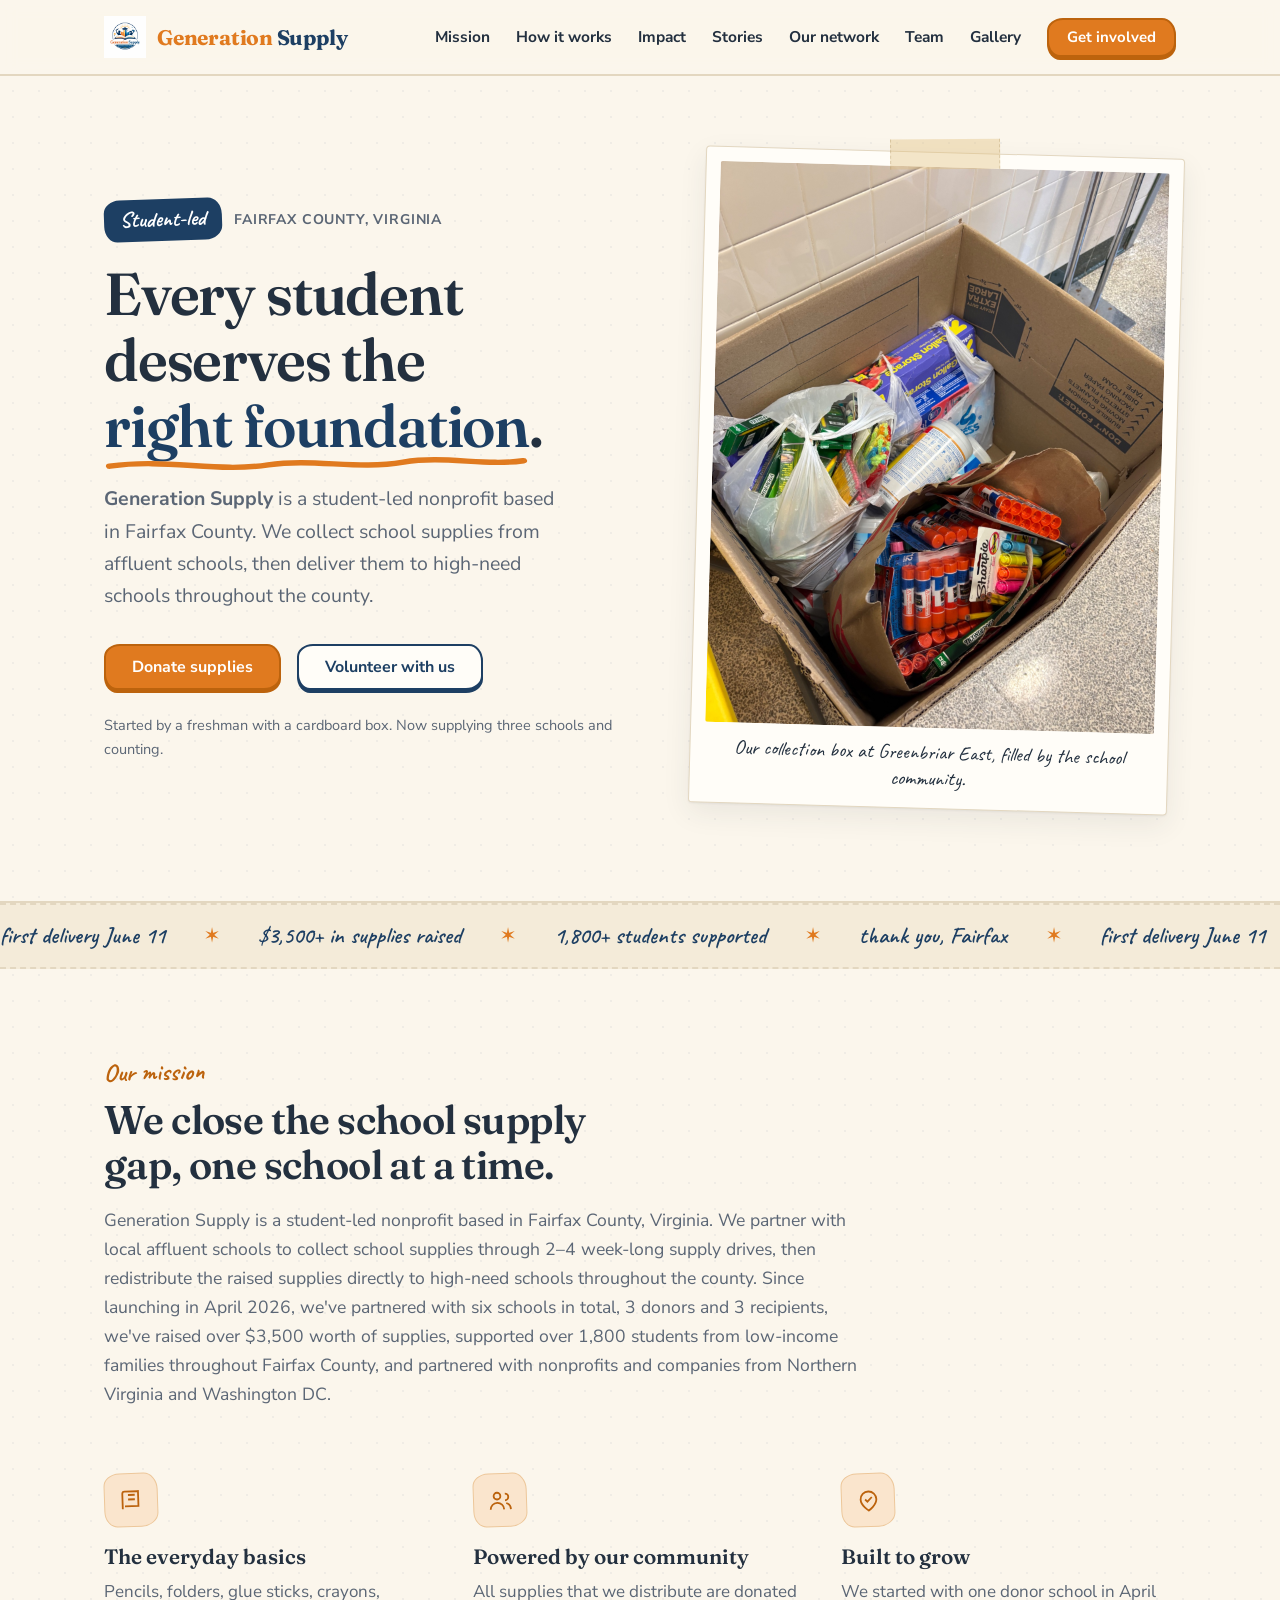
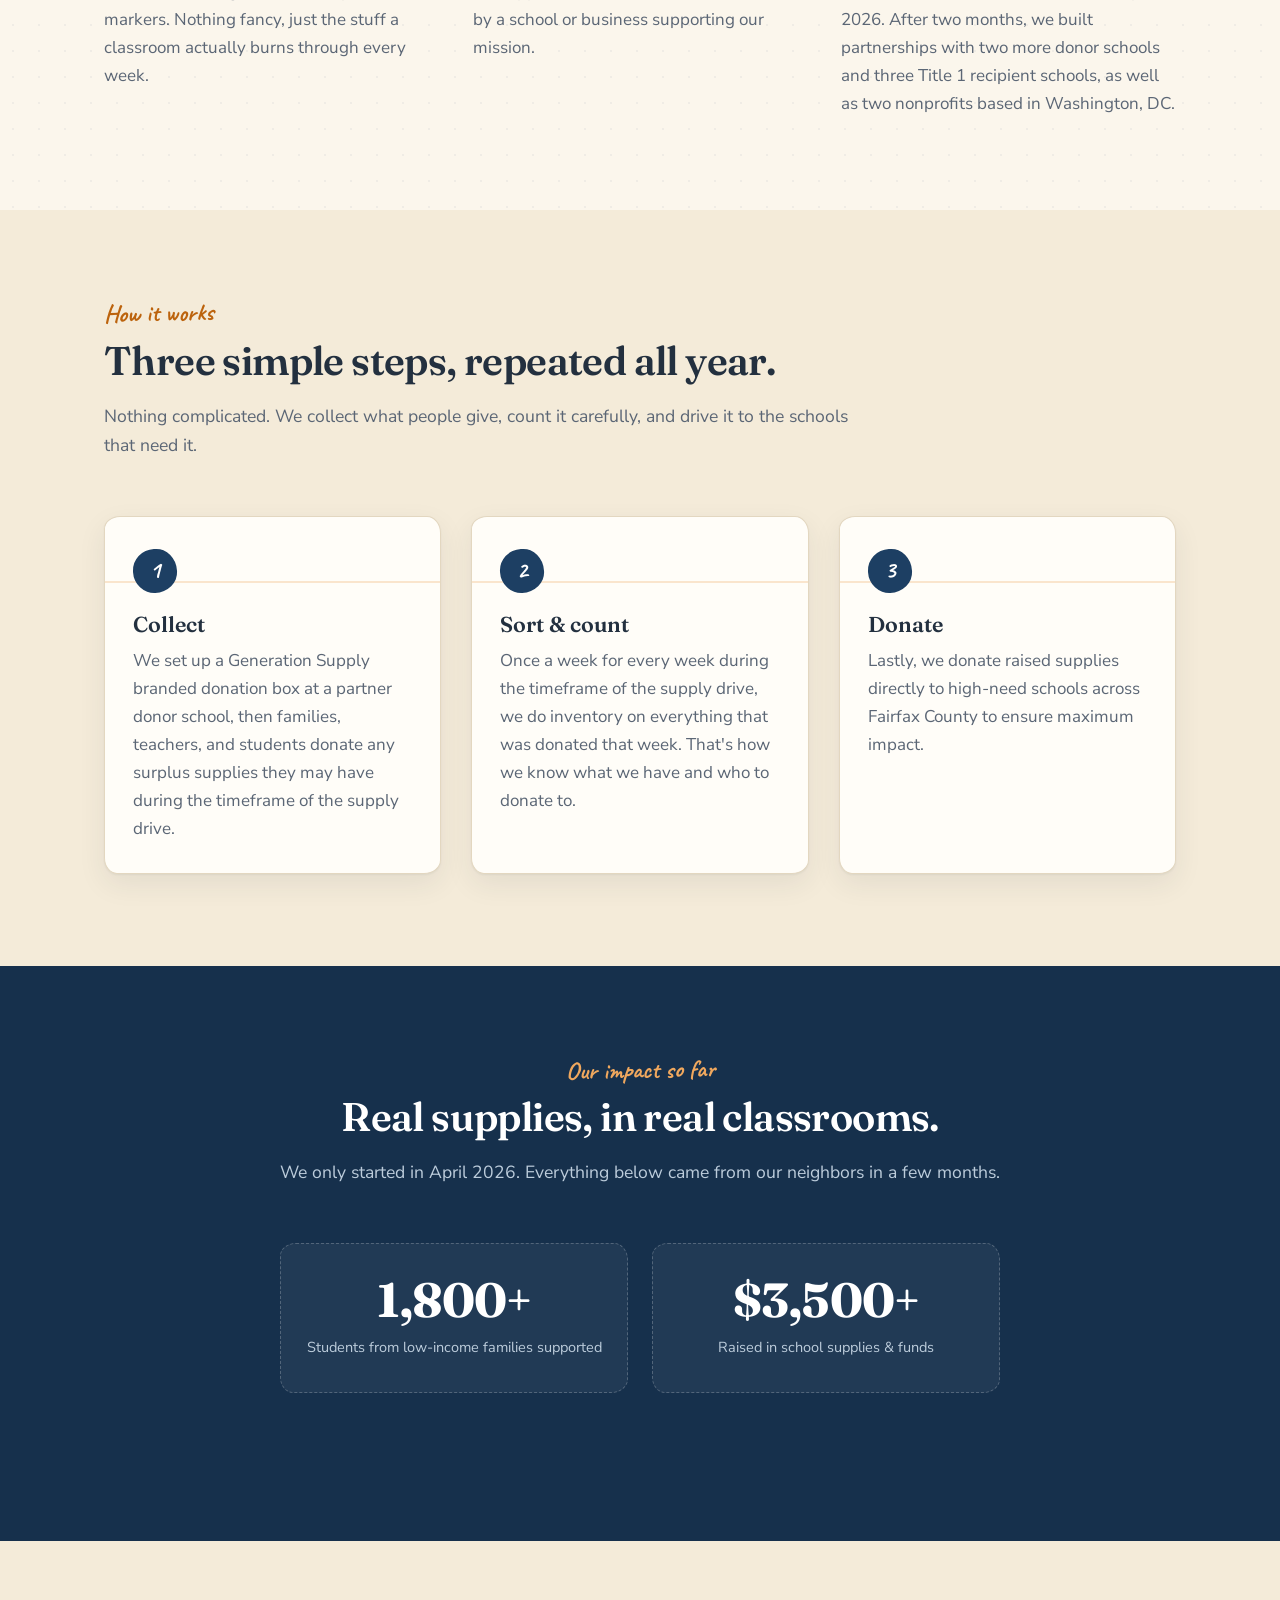
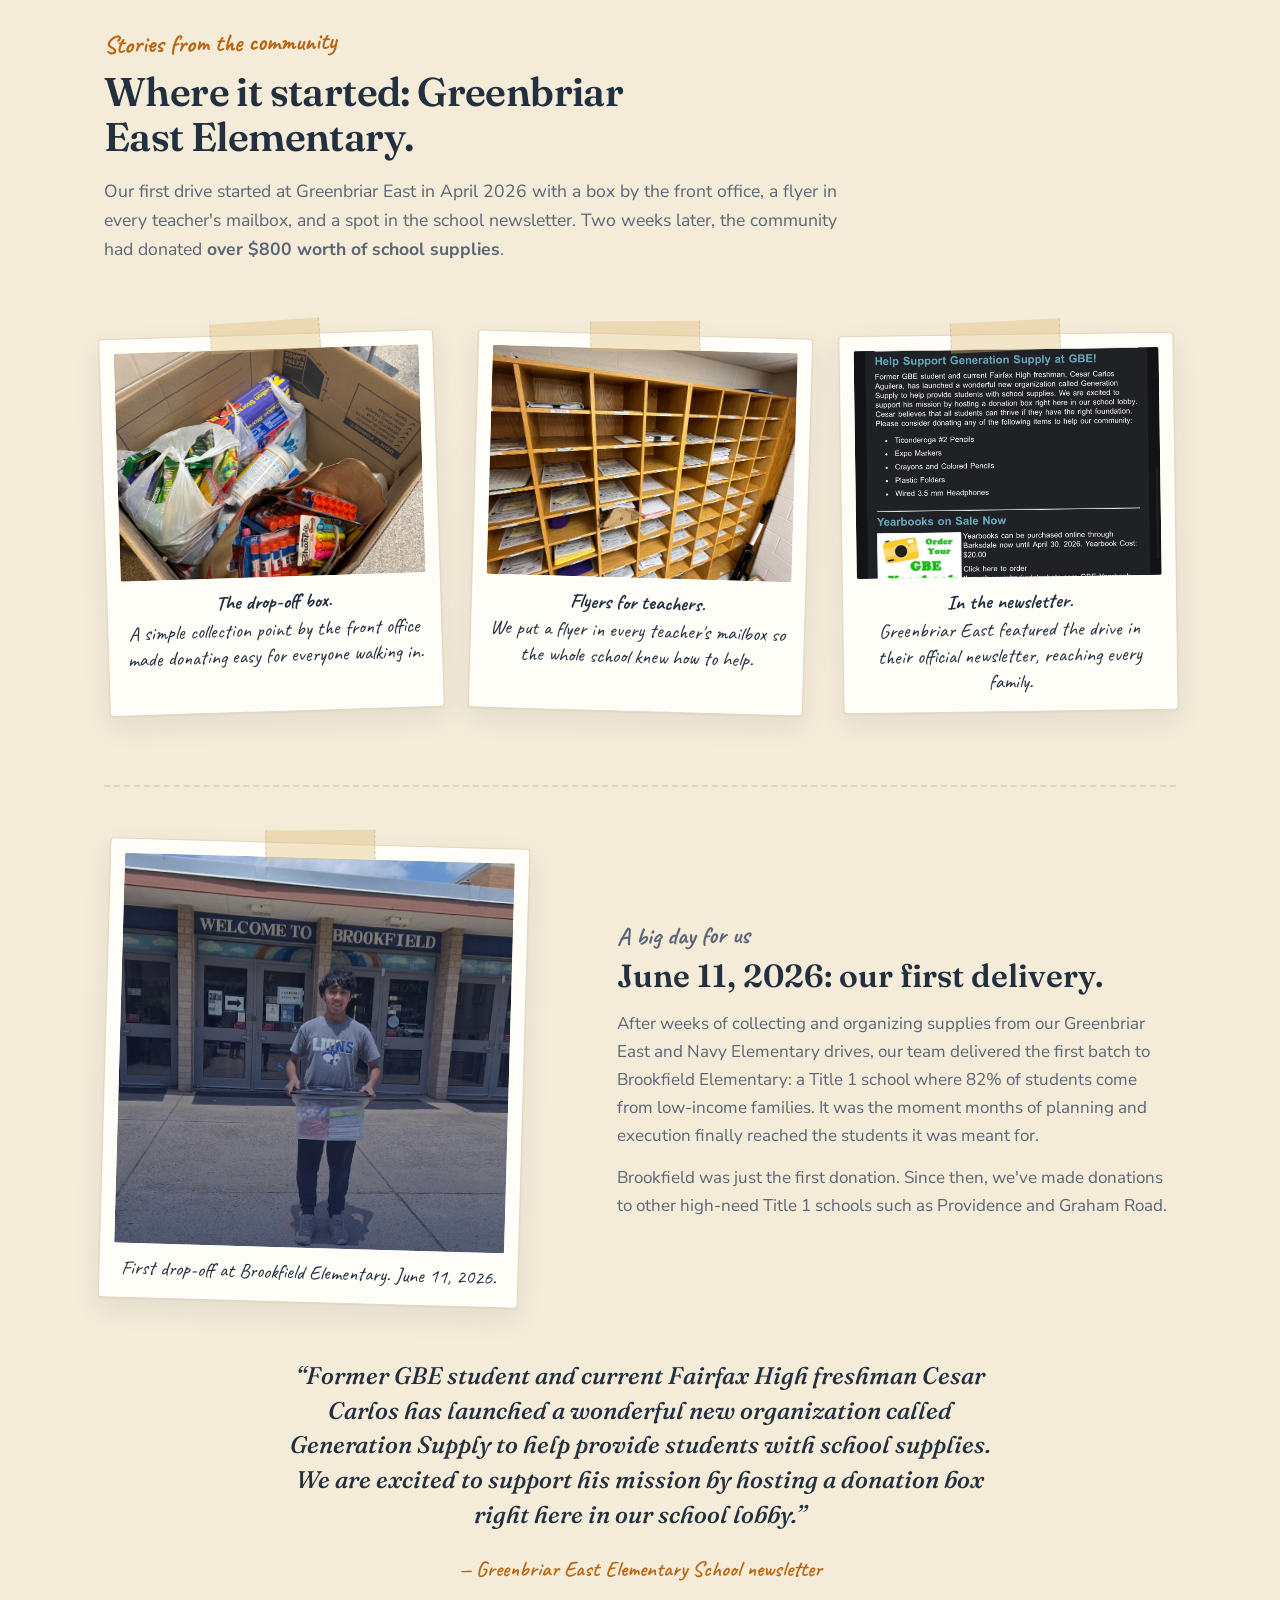
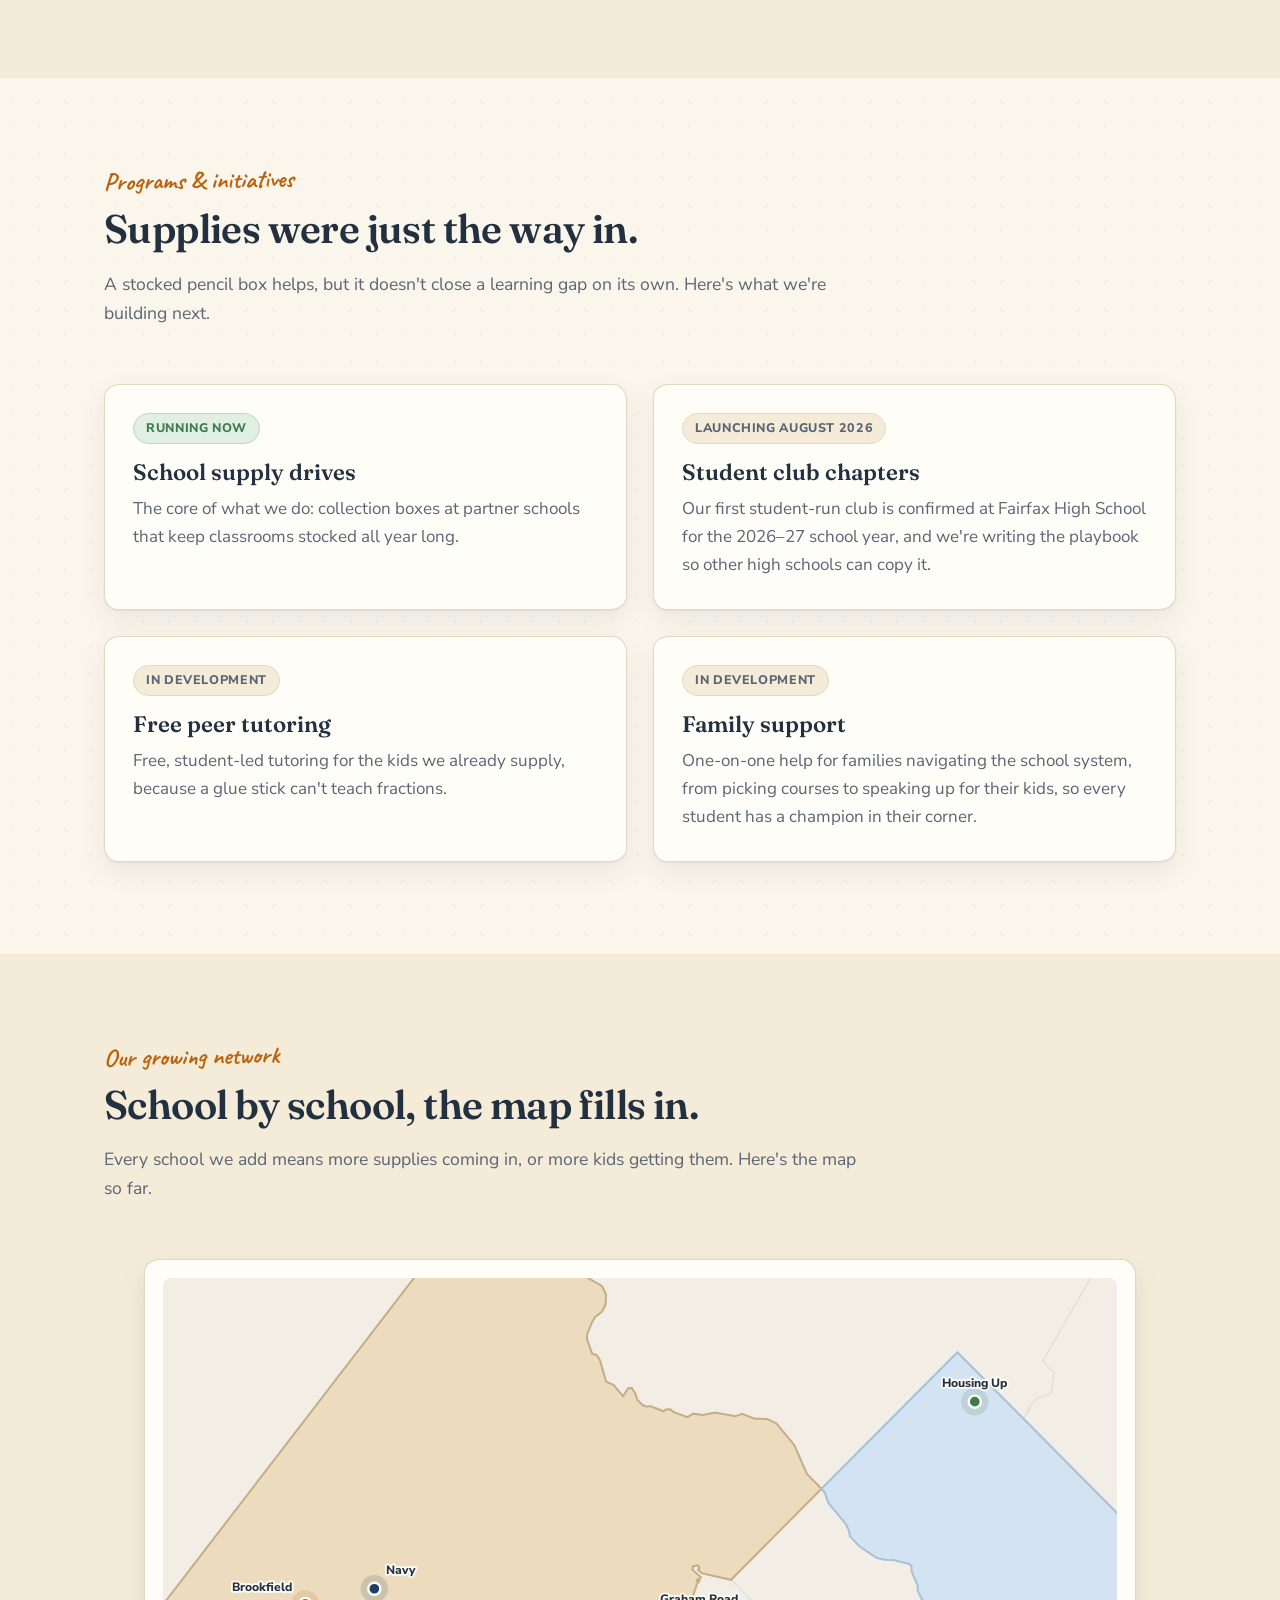
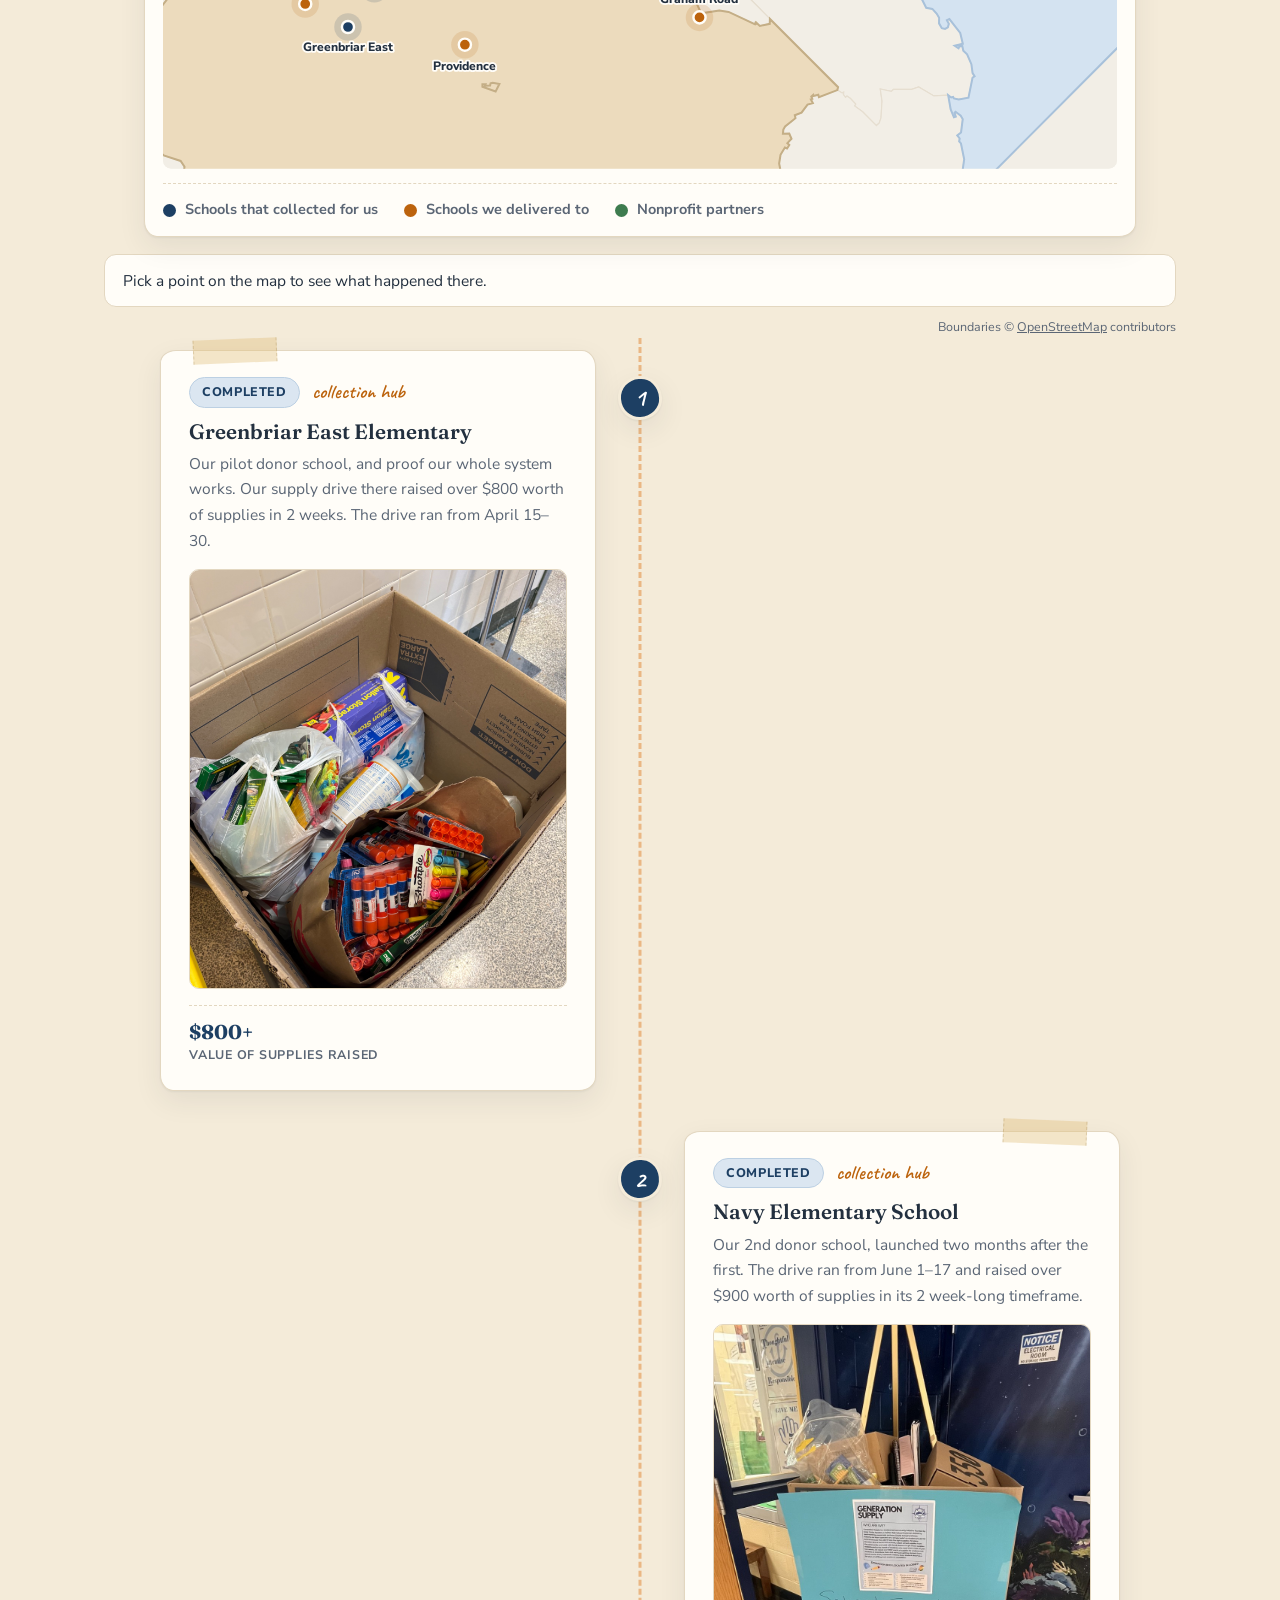
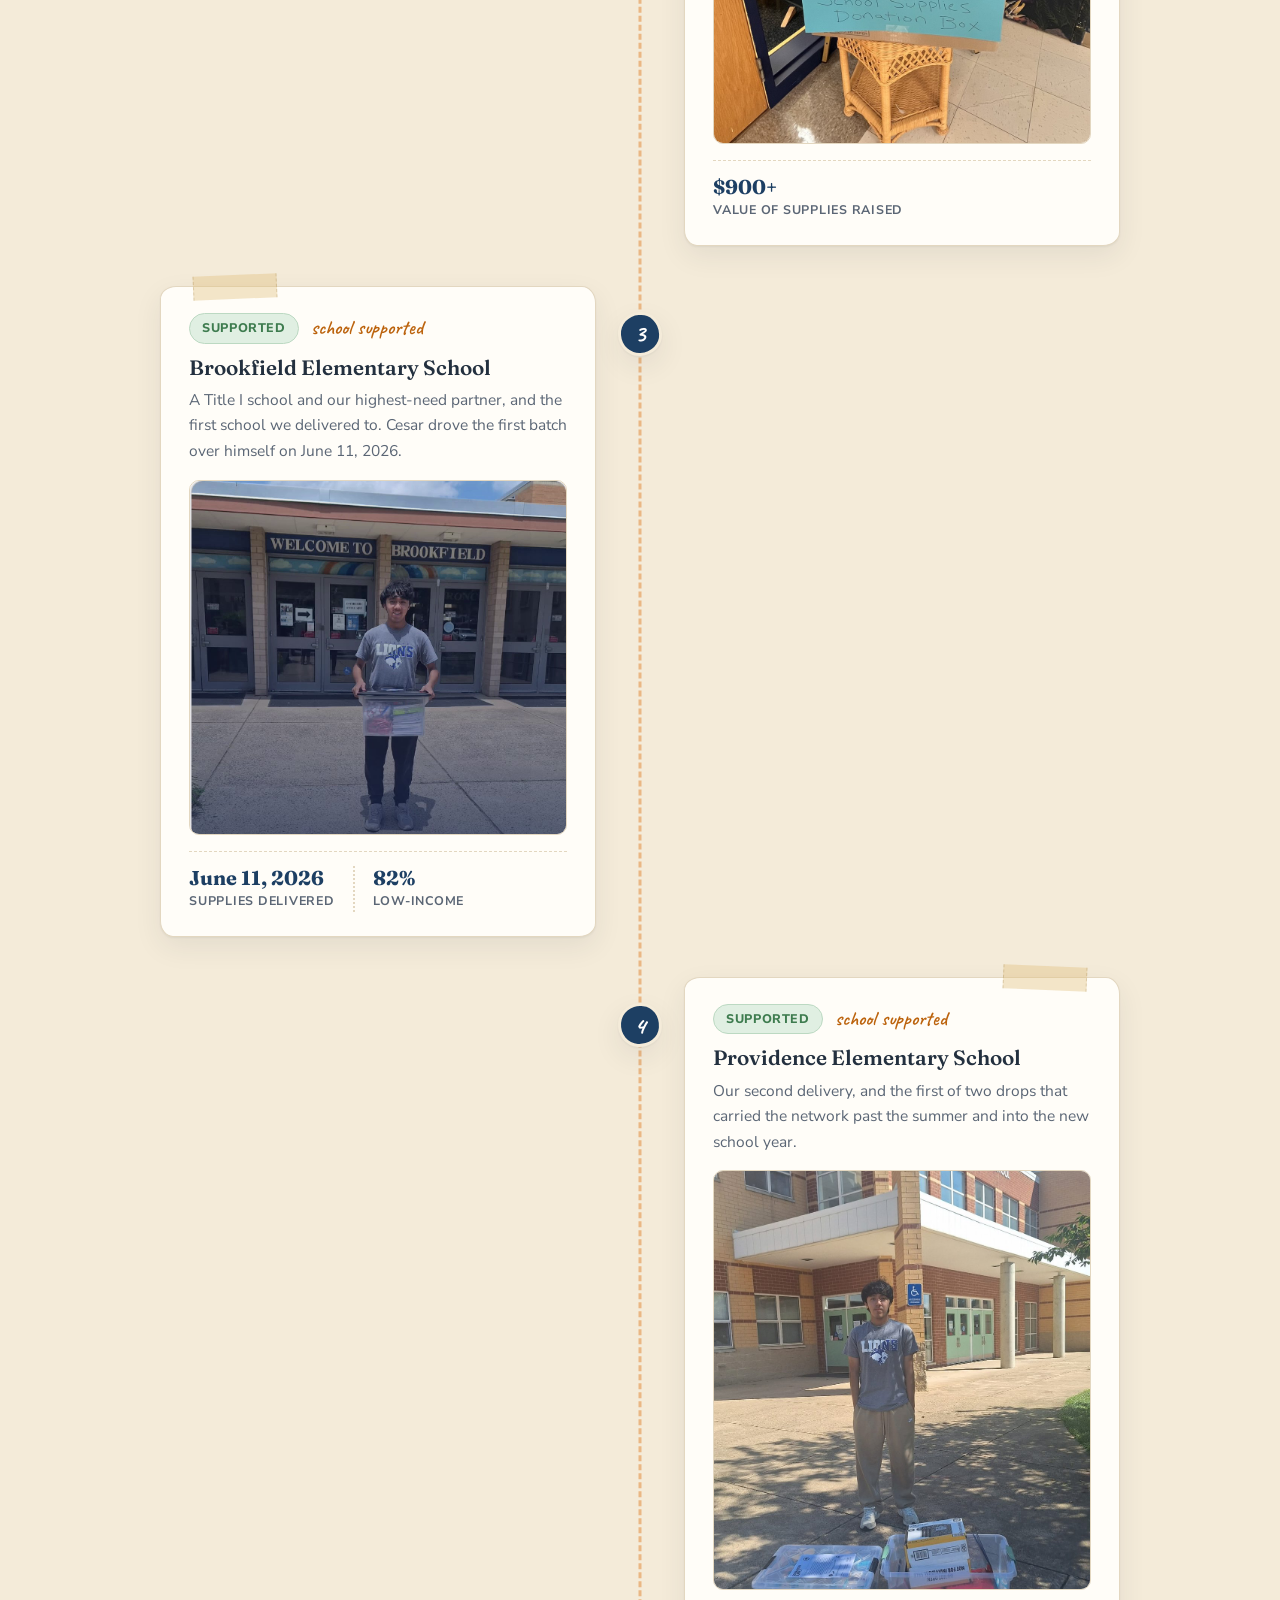
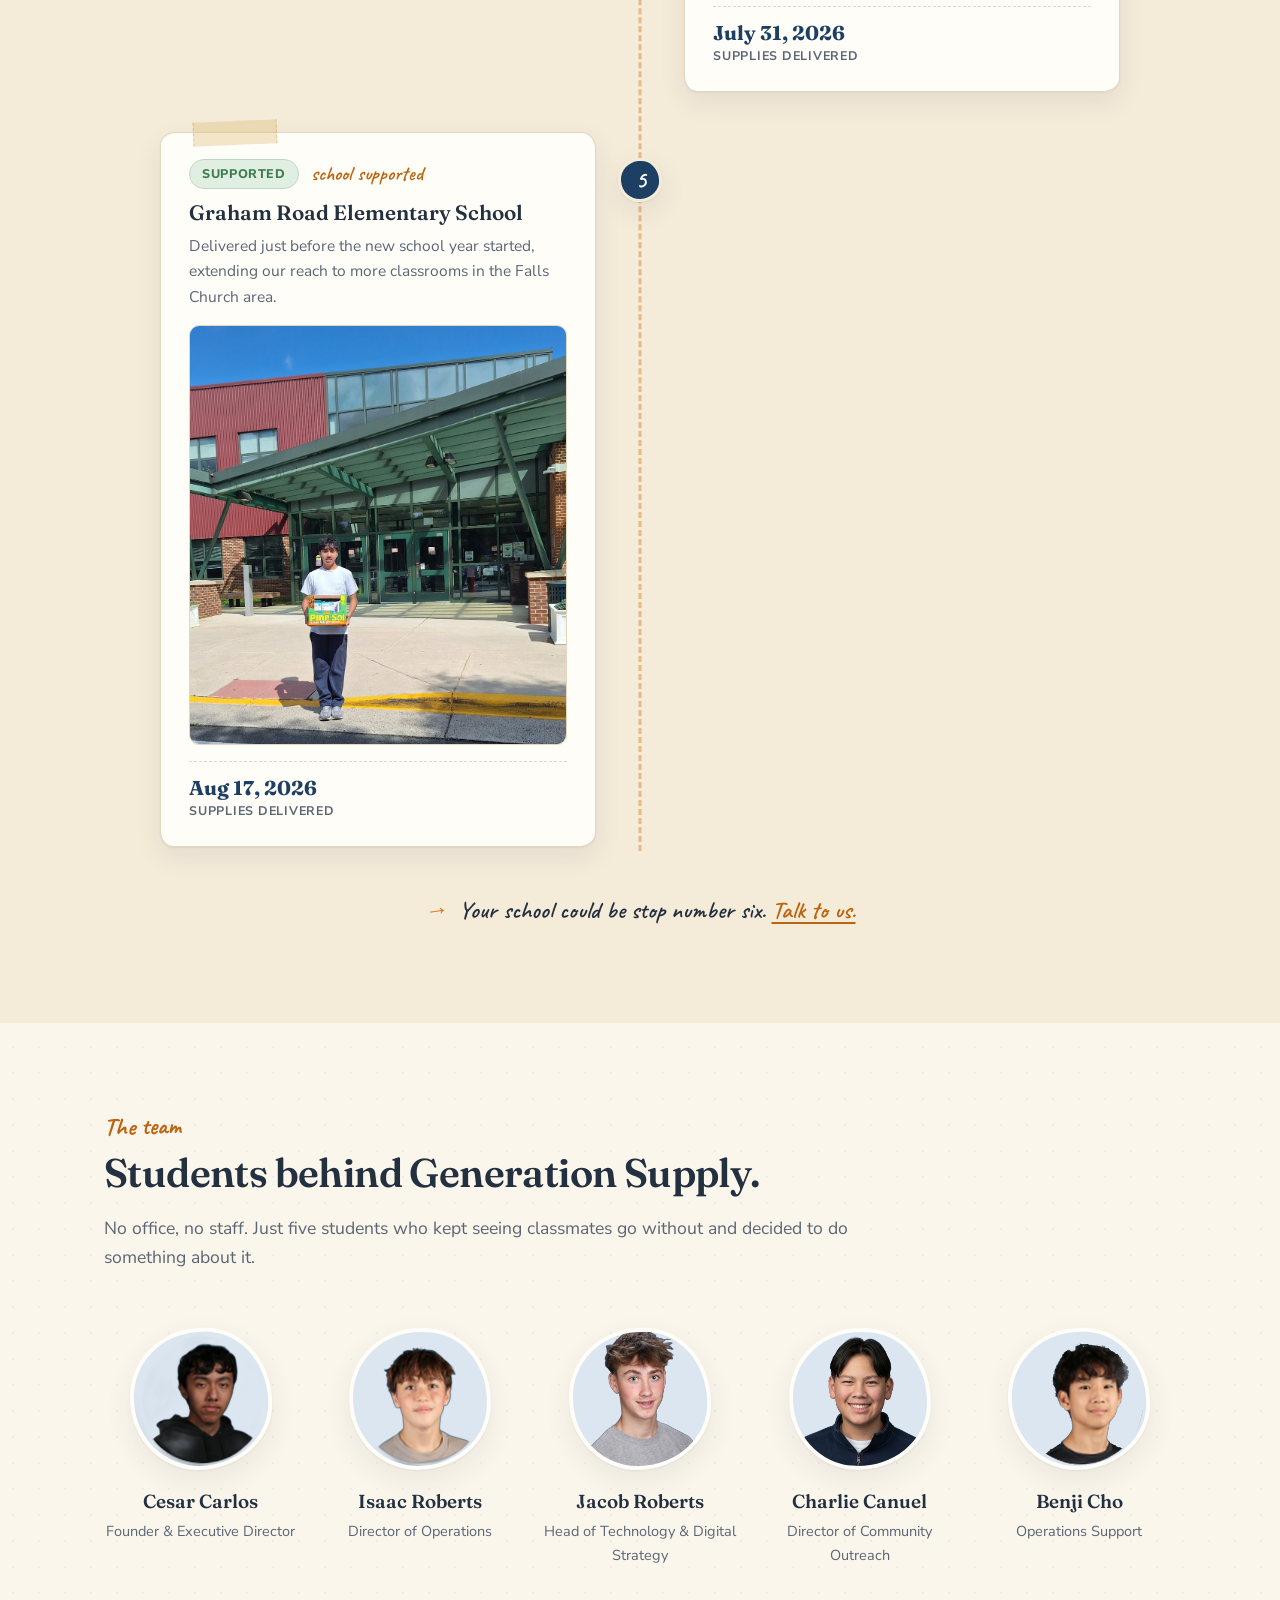
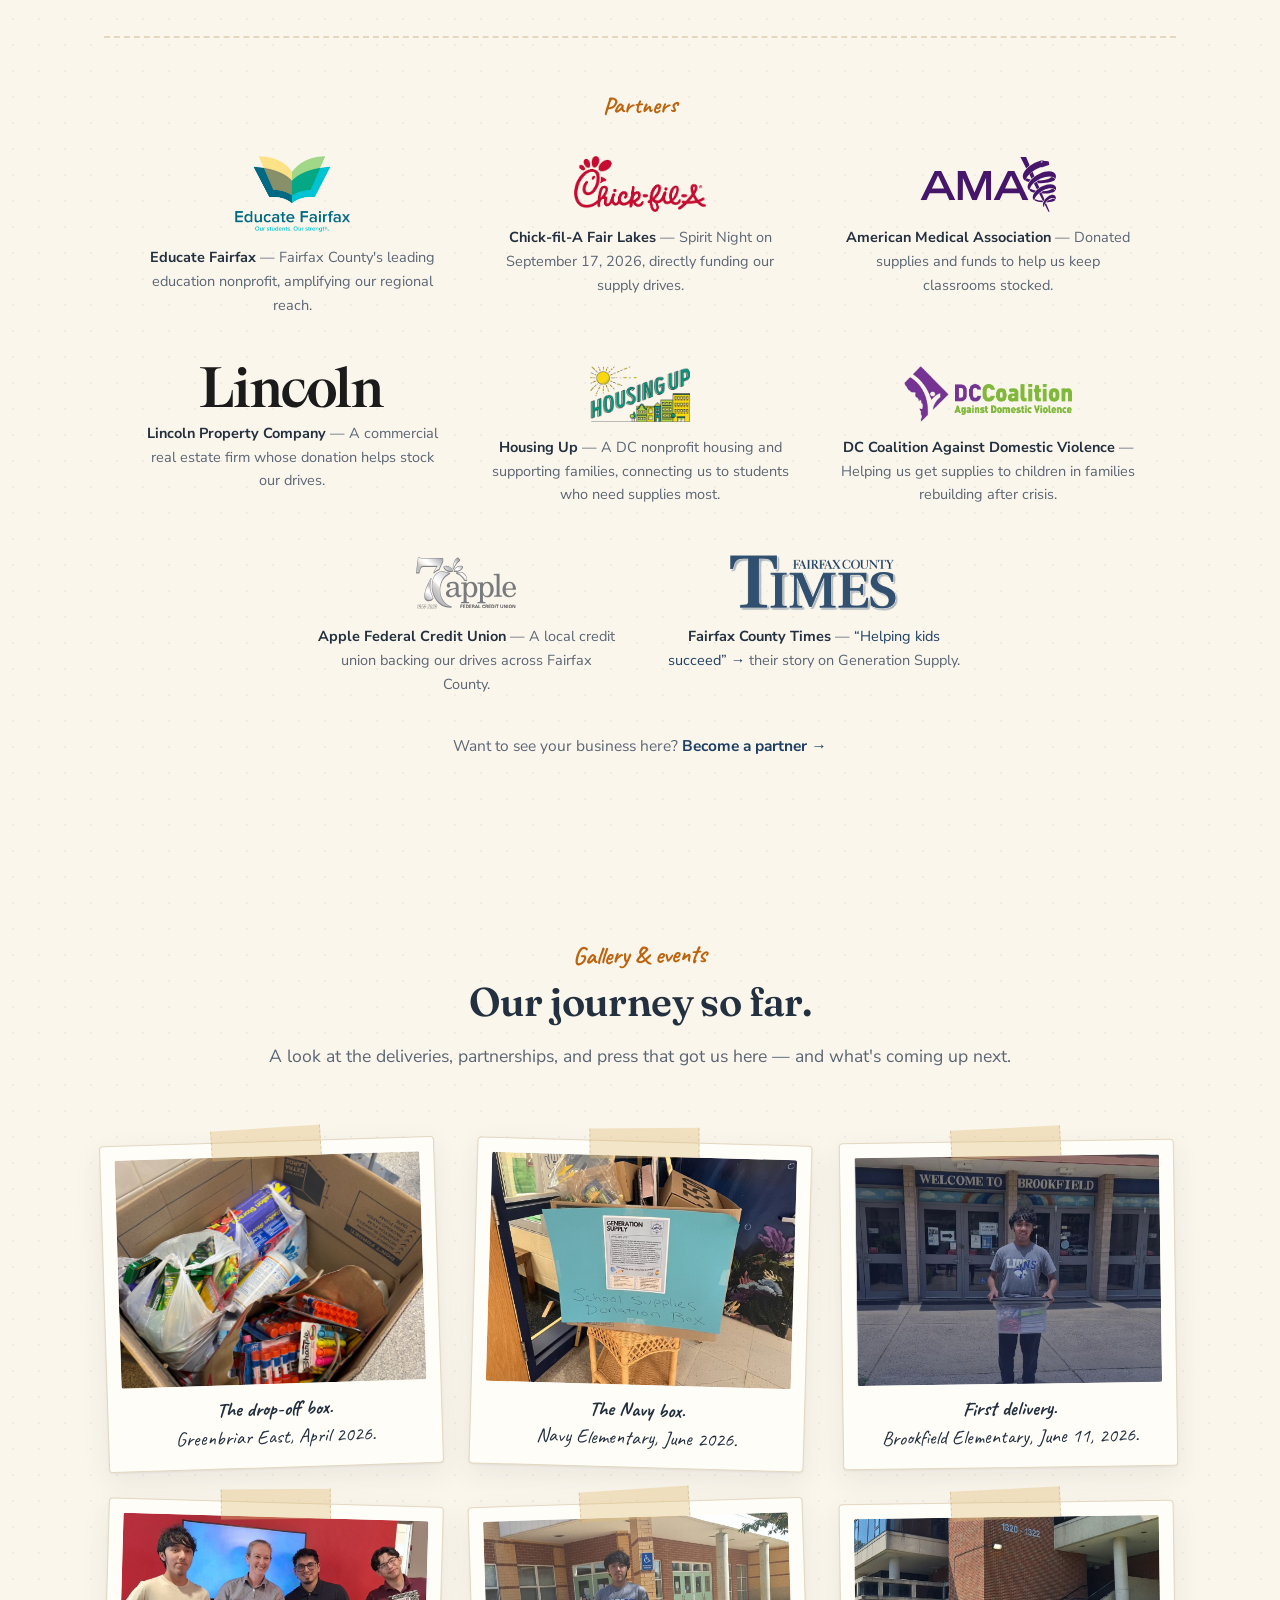
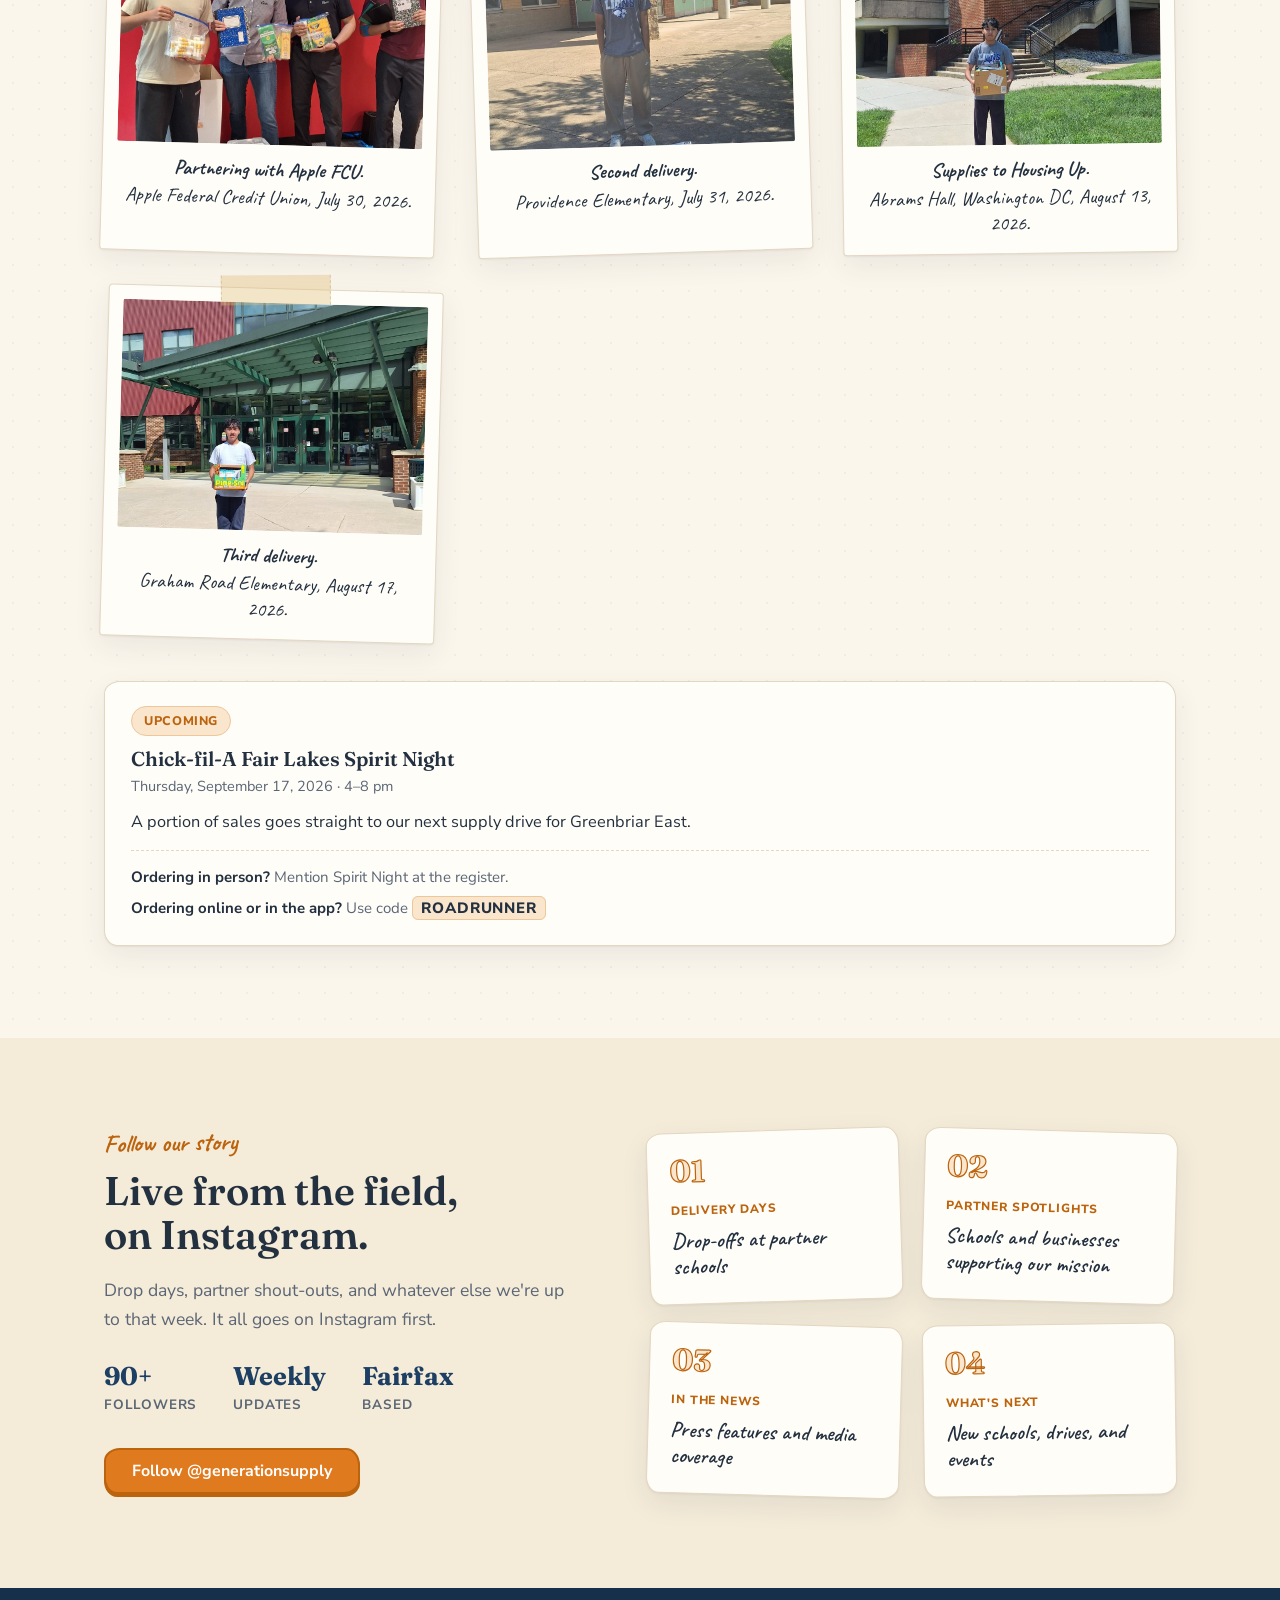
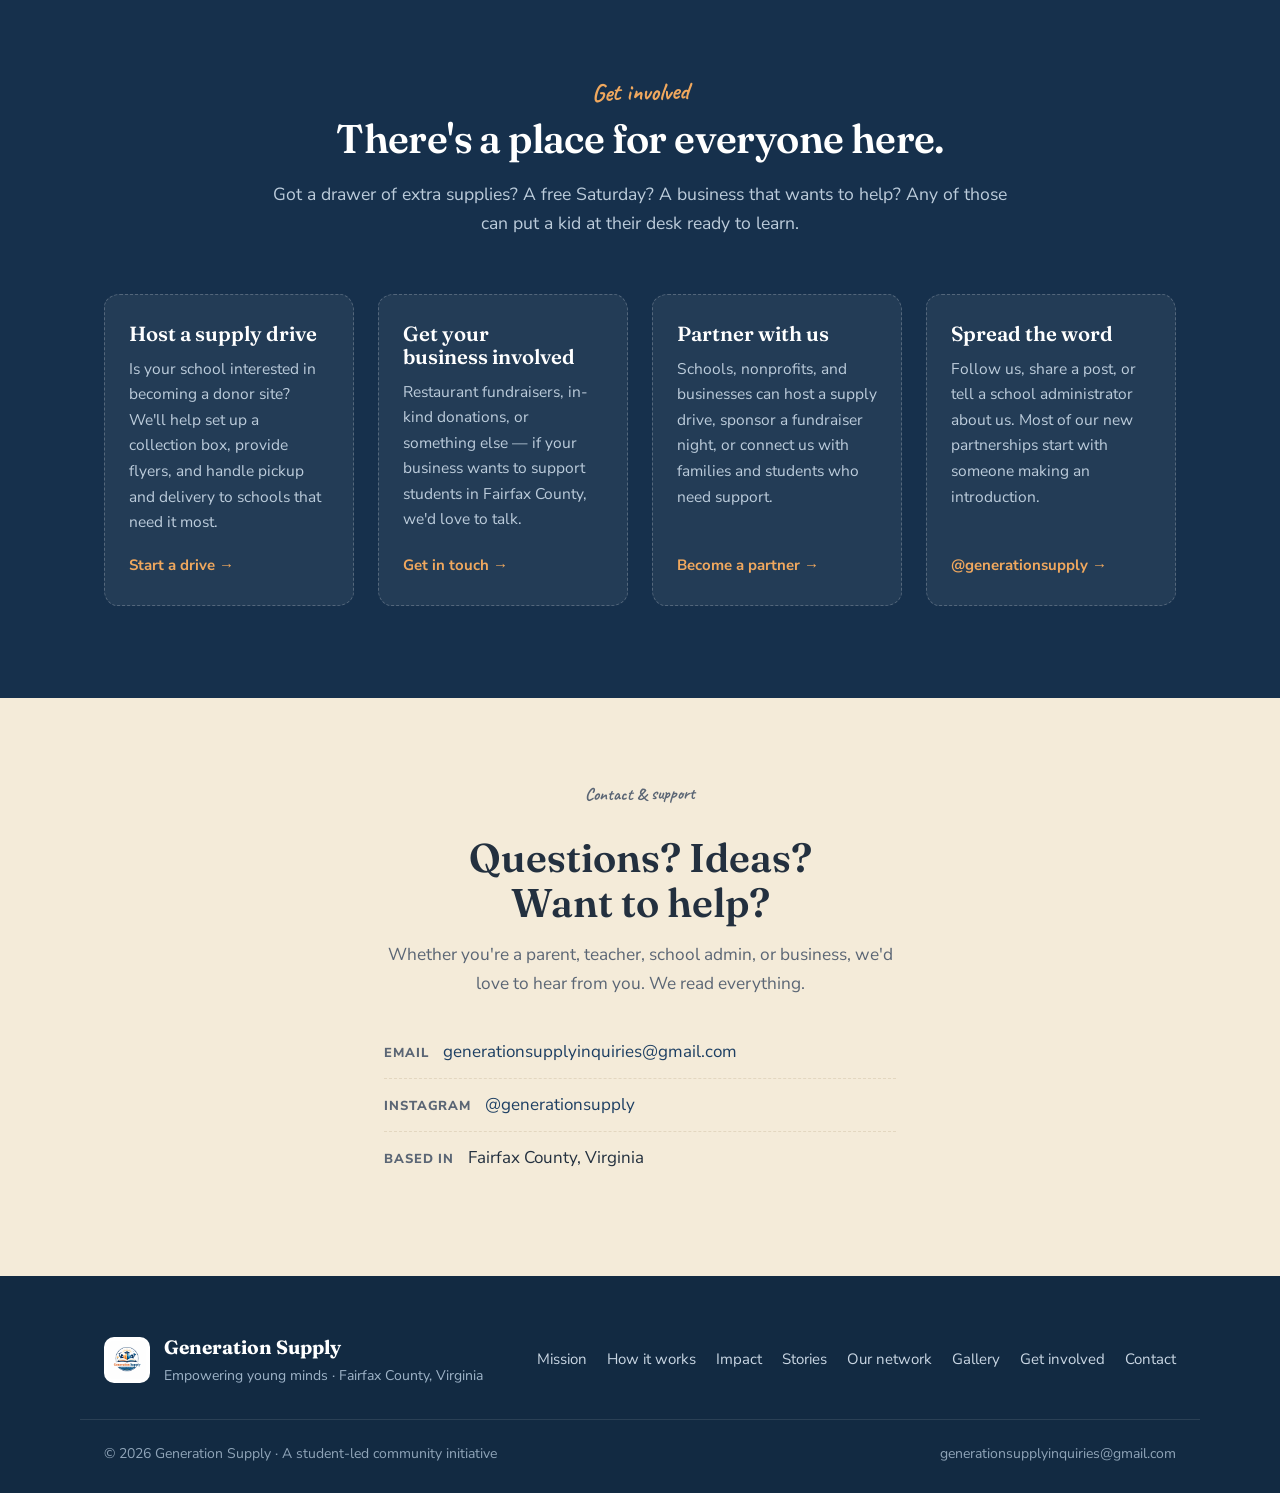
==== index.html @ fa34ab77 "Add a service-area map to the network section An inline SVG map of the Fairfax-to-DC corridor showin" ====
<!DOCTYPE html>
<html lang="en">
<head>
  <meta charset="UTF-8" />
  <meta name="viewport" content="width=device-width, initial-scale=1.0" />
  <title>Generation Supply | School Supply Nonprofit in Fairfax County</title>
  <meta name="description" content="Generation Supply is a student-led nonprofit in Fairfax County, Virginia. We collect donated school supplies from families, teachers, and local businesses and hand-deliver them to classrooms that need them most. Founded 2026 by Cesar Carlos." />
  <link rel="canonical" href="https://gensupply.org/" />
  <meta name="robots" content="index, follow, max-image-preview:large, max-snippet:-1" />
  <meta name="author" content="Generation Supply" />
  <meta name="keywords" content="Generation Supply, GenSupply, school supply donation, Fairfax County nonprofit, student-led nonprofit, school supplies for students in need, Virginia school supply drive" />
  <link rel="icon" type="image/png" href="/assets/logo.png" />
  <link rel="apple-touch-icon" href="/assets/logo.png" />

  <!-- Open Graph -->
  <meta property="og:site_name" content="Generation Supply" />
  <meta property="og:title" content="Generation Supply — Student-Led School Supply Nonprofit in Fairfax County" />
  <meta property="og:description" content="We collect donated school supplies across Fairfax County and hand-deliver them to the classrooms that need them most." />
  <meta property="og:image" content="https://gensupply.org/assets/logo.png" />
  <meta property="og:image:alt" content="Generation Supply logo" />
  <meta property="og:url" content="https://gensupply.org/" />
  <meta property="og:type" content="website" />
  <meta property="og:locale" content="en_US" />

  <!-- Twitter / X -->
  <meta name="twitter:card" content="summary_large_image" />
  <meta name="twitter:title" content="Generation Supply — Student-Led School Supply Nonprofit in Fairfax County" />
  <meta name="twitter:description" content="We collect donated school supplies across Fairfax County and hand-deliver them to the classrooms that need them most." />
  <meta name="twitter:image" content="https://gensupply.org/assets/logo.png" />

  <!-- Structured data -->
  <script type="application/ld+json">
  {
    "@context": "https://schema.org",
    "@graph": [
      {
        "@type": ["NGO", "Organization"],
        "@id": "https://gensupply.org/#organization",
        "name": "Generation Supply",
        "alternateName": ["GenSupply", "Generation Supply Fairfax"],
        "url": "https://gensupply.org/",
        "logo": {
          "@type": "ImageObject",
          "url": "https://gensupply.org/assets/logo.png"
        },
        "image": "https://gensupply.org/assets/logo.png",
        "description": "Generation Supply is a student-led nonprofit in Fairfax County, Virginia that collects donated school supplies and hand-delivers them to classrooms that need them most.",
        "foundingDate": "2026-04",
        "founder": {
          "@type": "Person",
          "name": "Cesar Carlos"
        },
        "email": "generationsupplyinquiries@gmail.com",
        "areaServed": {
          "@type": "AdministrativeArea",
          "name": "Fairfax County, Virginia"
        },
        "address": {
          "@type": "PostalAddress",
          "addressRegion": "VA",
          "addressLocality": "Fairfax County",
          "addressCountry": "US"
        },
        "sameAs": [
          "https://www.instagram.com/generationsupply",
          "https://www.fairfaxtimes.com/articles/helping-kids-succeed/article_2a3df8d2-0830-4caa-8f2f-b1328328c92b.html"
        ]
      },
      {
        "@type": "WebSite",
        "@id": "https://gensupply.org/#website",
        "url": "https://gensupply.org/",
        "name": "Generation Supply",
        "inLanguage": "en-US",
        "publisher": { "@id": "https://gensupply.org/#organization" }
      }
    ]
  }
  </script>

  <!-- Fonts: Fraunces (headings) · Nunito Sans (body) · Caveat (handwritten accents) -->
  <link rel="preconnect" href="https://fonts.googleapis.com" />
  <link rel="preconnect" href="https://fonts.gstatic.com" crossorigin />
  <link href="https://fonts.googleapis.com/css2?family=Fraunces:opsz,wght@9..144,500;9..144,600;9..144,700&family=Nunito+Sans:opsz,wght@6..12,400;6..12,600;6..12,700;6..12,800&family=Caveat:wght@500;600;700&display=swap" rel="stylesheet" />

  <link rel="stylesheet" href="styles.css?v=16" />

  <!-- Decide before first paint whether the event banner shows, so it never flashes
       for someone who dismissed it or after the event has passed -->
  <script>
    (function () {
      var EXPIRES = new Date(2026, 8, 18);           // midnight after Spirit Night
      var KEY = "gs-promo-spirit-night-2026-09-17";  // keyed to the event, so the next one shows again
      var hide = new Date() >= EXPIRES;
      try { if (localStorage.getItem(KEY) === "1") hide = true; } catch (e) { /* private mode */ }
      if (hide) document.documentElement.classList.add("gs-promo-hide");
    })();
  </script>

  <!-- Decide before first paint whether the intro plays, so repeat visits never flash it -->
  <script>
    (function () {
      try {
        if (sessionStorage.getItem("gs-intro-seen") === "1") {
          document.documentElement.classList.add("gs-intro-skip");
        }
      } catch (e) { /* private mode: just play it */ }
    })();
  </script>
</head>
<body>
  <!-- ============ INTRO CURTAIN ============ -->
  <!-- Purely decorative: the real page is already in the DOM underneath. -->
  <div class="gs-intro" id="gsIntro" role="presentation" aria-hidden="true">
    <p class="gs-intro-words">
      <span class="gs-intro-word">Collect<i>.</i></span>
      <span class="gs-intro-word">Count<i>.</i></span>
      <span class="gs-intro-word">Deliver<i>.</i></span>
    </p>
    <span class="gs-intro-hint">click anywhere to skip</span>
  </div>

  <a class="skip-link" href="#main">Skip to content</a>

  <!-- ============ EVENT BANNER ============ -->
  <!-- Hidden automatically once the event passes; see the guard in <head>. -->
  <aside class="promo" id="gsPromo" aria-label="Upcoming event">
    <div class="container promo-inner">
      <p class="promo-copy">
        <span class="promo-when" id="gsPromoWhen">Coming up</span>
        <span class="promo-text">
          <strong>Spirit Night at Chick-fil-A Fair Lakes.</strong>
          <span class="promo-date">Thursday, September 17 &middot; 4&ndash;8 pm</span>
          <span class="promo-detail">&mdash; eat with us and fund our next drive.</span>
        </span>
      </p>
      <a class="promo-cta" href="#spirit-night">See details</a>
      <button class="promo-close" id="gsPromoClose" type="button" aria-label="Dismiss this announcement">
        <svg viewBox="0 0 16 16" aria-hidden="true" focusable="false"><path d="M3 3l10 10M13 3L3 13" fill="none" stroke="currentColor" stroke-width="2.2" stroke-linecap="round"/></svg>
      </button>
    </div>
  </aside>

  <!-- ============ HEADER ============ -->
  <header class="site-header" id="top">
    <div class="container header-inner">
      <a class="brand" href="#top" aria-label="Generation Supply home">
        <img src="assets/logo.png" alt="" class="brand-mark" />
        <span class="brand-name">Generation<span> Supply</span></span>
      </a>

      <nav class="nav" id="nav" aria-label="Primary">
        <a href="#mission">Mission</a>
        <a href="#how">How it works</a>
        <a href="#impact">Impact</a>
        <a href="#stories">Stories</a>
        <a href="#network">Our network</a>
        <a href="#team">Team</a>
        <a href="#gallery">Gallery</a>
        <a href="#involved" class="btn btn-primary nav-cta">Get involved</a>
      </nav>

      <button class="nav-toggle" id="navToggle" aria-label="Open menu" aria-expanded="false" aria-controls="nav">
        <span></span><span></span><span></span>
      </button>
    </div>
  </header>

  <main id="main">

    <!-- ============ HERO ============ -->
    <section class="hero">
      <div class="container hero-grid">
        <div class="hero-copy">
          <p class="eyebrow"><span class="sticker">Student-led</span> Fairfax County, Virginia</p>
          <h1>Every student deserves the <span class="squiggle">right foundation<svg viewBox="0 0 220 14" preserveAspectRatio="none" aria-hidden="true"><path d="M3 9c30-6 55 5 82-1 24-5 46 4 70-2 21-5 42 3 62-1" fill="none" stroke="currentColor" stroke-width="4" stroke-linecap="round"/></svg></span>.</h1>
          <p class="lead">
            <strong>Generation Supply</strong> is a student-led nonprofit based in Fairfax County. We collect
            school supplies from affluent schools, then deliver them to high-need schools throughout
            the county.
          </p>
          <div class="hero-actions">
            <a href="#involved" class="btn btn-primary">Donate supplies</a>
            <a href="#involved" class="btn btn-outline">Volunteer with us</a>
          </div>
          <p class="hero-note">Started by a freshman with a cardboard box. Now supplying three schools and counting.</p>
        </div>

        <figure class="hero-figure polaroid tilt-r">
          <img src="assets/gbe-dropbox.jpeg" alt="A collection box at Greenbriar East Elementary filled with donated pencils, glue sticks, markers, and other school supplies." />
          <figcaption>Our collection box at Greenbriar East, filled by the school community.</figcaption>
        </figure>
      </div>
    </section>

    <!-- ============ TICKER ============ -->
    <div class="ticker" aria-hidden="true">
      <div class="ticker-track">
        <span>first delivery June 11</span><span class="tick-dot">✶</span>
        <span>$3,500+ in supplies raised</span><span class="tick-dot">✶</span>
        <span>1,800+ students supported</span><span class="tick-dot">✶</span>
        <span>thank you, Fairfax</span><span class="tick-dot">✶</span>
        <span>first delivery June 11</span><span class="tick-dot">✶</span>
        <span>$3,500+ in supplies raised</span><span class="tick-dot">✶</span>
        <span>1,800+ students supported</span><span class="tick-dot">✶</span>
        <span>thank you, Fairfax</span><span class="tick-dot">✶</span>
        <span>first delivery June 11</span><span class="tick-dot">✶</span>
        <span>$3,500+ in supplies raised</span><span class="tick-dot">✶</span>
        <span>1,800+ students supported</span><span class="tick-dot">✶</span>
        <span>thank you, Fairfax</span><span class="tick-dot">✶</span>
        <span>first delivery June 11</span><span class="tick-dot">✶</span>
        <span>$3,500+ in supplies raised</span><span class="tick-dot">✶</span>
        <span>1,800+ students supported</span><span class="tick-dot">✶</span>
        <span>thank you, Fairfax</span><span class="tick-dot">✶</span>
        <span>first delivery June 11</span><span class="tick-dot">✶</span>
        <span>$3,500+ in supplies raised</span><span class="tick-dot">✶</span>
        <span>1,800+ students supported</span><span class="tick-dot">✶</span>
        <span>thank you, Fairfax</span><span class="tick-dot">✶</span>
        <span>first delivery June 11</span><span class="tick-dot">✶</span>
        <span>$3,500+ in supplies raised</span><span class="tick-dot">✶</span>
        <span>1,800+ students supported</span><span class="tick-dot">✶</span>
        <span>thank you, Fairfax</span><span class="tick-dot">✶</span>
      </div>
    </div>

    <!-- ============ MISSION / WHAT WE DO ============ -->
    <section class="section" id="mission">
      <div class="container">
        <div class="section-head">
          <p class="kicker">Our mission</p>
          <h2>We close the school supply gap, one school at a time.</h2>
          <p class="section-intro">
            Generation Supply is a student-led nonprofit based in Fairfax County, Virginia. We partner
            with local affluent schools to collect school supplies through 2&ndash;4 week-long supply
            drives, then redistribute the raised supplies directly to high-need schools throughout the
            county. Since launching in April 2026, we've partnered with six schools in total, 3 donors
            and 3 recipients, we've raised over $3,500 worth of supplies, supported over 1,800 students
            from low-income families throughout Fairfax County, and partnered with nonprofits and
            companies from Northern Virginia and Washington DC.
          </p>
        </div>

        <div class="feature-row">
          <article class="feature">
            <div class="feature-icon" aria-hidden="true">
              <svg viewBox="0 0 24 24" fill="none" stroke="currentColor" stroke-width="1.6"><path d="M4 19.5V6a2 2 0 0 1 2-2h11.5"/><path d="M6 17h12V3"/><path d="M9 7h6M9 11h6"/></svg>
            </div>
            <h3>The everyday basics</h3>
            <p>Pencils, folders, glue sticks, crayons, markers. Nothing fancy, just the stuff a classroom actually burns through every week.</p>
          </article>

          <article class="feature">
            <div class="feature-icon" aria-hidden="true">
              <svg viewBox="0 0 24 24" fill="none" stroke="currentColor" stroke-width="1.6"><circle cx="9" cy="8" r="3"/><path d="M3 20a6 6 0 0 1 12 0"/><path d="M16 6a3 3 0 0 1 0 6M21 20a6 6 0 0 0-4-5.6"/></svg>
            </div>
            <h3>Powered by our community</h3>
            <p>All supplies that we distribute are donated by a school or business supporting our mission.</p>
          </article>

          <article class="feature">
            <div class="feature-icon" aria-hidden="true">
              <svg viewBox="0 0 24 24" fill="none" stroke="currentColor" stroke-width="1.6"><path d="M12 21s-7-4.6-7-10a7 7 0 0 1 14 0c0 5.4-7 10-7 10Z"/><path d="M9 11l2 2 4-4"/></svg>
            </div>
            <h3>Built to grow</h3>
            <p>We started with one donor school in April 2026. After two months, we built partnerships with two more donor schools and three Title 1 recipient schools, as well as two nonprofits based in Washington, DC.</p>
          </article>
        </div>
      </div>
    </section>

    <!-- ============ HOW IT WORKS ============ -->
    <section class="section section-alt" id="how">
      <div class="container">
        <div class="section-head">
          <p class="kicker">How it works</p>
          <h2>Three simple steps, repeated all year.</h2>
          <p class="section-intro">
            Nothing complicated. We collect what people give, count it carefully, and drive it to
            the schools that need it.
          </p>
        </div>

        <ol class="steps">
          <li class="step">
            <span class="step-num">1</span>
            <h3>Collect</h3>
            <p>We set up a Generation Supply branded donation box at a partner donor school, then families, teachers, and students donate any surplus supplies they may have during the timeframe of the supply drive.</p>
          </li>
          <li class="step">
            <span class="step-num">2</span>
            <h3>Sort &amp; count</h3>
            <p>Once a week for every week during the timeframe of the supply drive, we do inventory on everything that was donated that week. That's how we know what we have and who to donate to.</p>
          </li>
          <li class="step">
            <span class="step-num">3</span>
            <h3>Donate</h3>
            <p>Lastly, we donate raised supplies directly to high-need schools across Fairfax County to ensure maximum impact.</p>
          </li>
        </ol>
      </div>
    </section>

    <!-- ============ IMPACT ============ -->
    <section class="section section-dark" id="impact">
      <div class="container">
        <div class="section-head center">
          <p class="kicker kicker-light">Our impact so far</p>
          <h2>Real supplies, in real classrooms.</h2>
          <p class="section-intro section-intro-light">
            We only started in April 2026. Everything below came from our neighbors in a few months.
          </p>
        </div>

        <div class="stats stats-duo">
          <div class="stat">
            <span class="stat-num" data-count="1800" data-suffix="+">0</span>
            <span class="stat-label">Students from low-income families supported</span>
          </div>
          <div class="stat">
            <span class="stat-num" data-prefix="$" data-count="3500" data-suffix="+">0</span>
            <span class="stat-label">Raised in school supplies &amp; funds</span>
          </div>
        </div>

      </div>
    </section>

    <!-- ============ STORIES ============ -->
    <section class="section section-alt" id="stories">
      <div class="container">
        <div class="section-head">
          <p class="kicker">Stories from the community</p>
          <h2>Where it started: Greenbriar East Elementary.</h2>
          <p class="section-intro">
            Our first drive started at Greenbriar East in April 2026 with a box by the front office,
            a flyer in every teacher's mailbox, and a spot in the school newsletter. Two weeks later,
            the community had donated <strong>over $800 worth of school supplies</strong>.
          </p>
        </div>

        <div class="story-grid">
          <figure class="story-card polaroid tilt-l">
            <img src="assets/gbe-dropbox.jpeg" alt="The Generation Supply drop-off box at Greenbriar East, filled with donated supplies." />
            <figcaption><strong>The drop-off box.</strong> A simple collection point by the front office made donating easy for everyone walking in.</figcaption>
          </figure>
          <figure class="story-card polaroid tilt-r">
            <img src="assets/gbe-mailers.jpeg" alt="Printed flyers prepared for distribution to teachers at Greenbriar East." />
            <figcaption><strong>Flyers for teachers.</strong> We put a flyer in every teacher's mailbox so the whole school knew how to help.</figcaption>
          </figure>
          <figure class="story-card polaroid tilt-l2">
            <img src="assets/gbe-newsletter.jpeg" alt="Generation Supply featured in the Greenbriar East school newsletter." />
            <figcaption><strong>In the newsletter.</strong> Greenbriar East featured the drive in their official newsletter, reaching every family.</figcaption>
          </figure>
        </div>

        <!-- Milestone: first delivery -->
        <div class="milestone">
          <figure class="milestone-photo polaroid tilt-r">
            <img src="assets/brookfield-delivery.png" alt="Cesar Carlos standing in front of Brookfield Elementary holding a bin of donated school supplies." />
            <figcaption>First drop-off at Brookfield Elementary. June 11, 2026.</figcaption>
          </figure>
          <div class="milestone-copy">
            <p class="kicker">A big day for us</p>
            <h3>June 11, 2026: our first delivery.</h3>
            <p>
              After weeks of collecting and organizing supplies from our Greenbriar East and Navy
              Elementary drives, our team delivered the first batch to Brookfield Elementary: a Title 1
              school where 82% of students come from low-income families. It was the moment months of
              planning and execution finally reached the students it was meant for.
            </p>
            <p>
              Brookfield was just the first donation. Since then, we've made donations to other high-need
              Title 1 schools such as Providence and Graham Road.
            </p>
          </div>
        </div>

        <blockquote class="testimonial">
          <p>
            “Former GBE student and current Fairfax High freshman Cesar Carlos has launched a wonderful
            new organization called Generation Supply to help provide students with school supplies.
            We are excited to support his mission by hosting a donation box right here in our school lobby.”
          </p>
          <footer>— Greenbriar East Elementary School newsletter</footer>
        </blockquote>
      </div>
    </section>

    <!-- ============ PROGRAMS ============ -->
    <section class="section" id="programs">
      <div class="container">
        <div class="section-head">
          <p class="kicker">Programs &amp; initiatives</p>
          <h2>Supplies were just the way in.</h2>
          <p class="section-intro">
            A stocked pencil box helps, but it doesn't close a learning gap on its own.
            Here's what we're building next.
          </p>
        </div>

        <div class="program-grid">
          <article class="program">
            <p class="program-tag"><span class="chip chip-live">Running now</span></p>
            <h3>School supply drives</h3>
            <p>The core of what we do: collection boxes at partner schools that keep classrooms stocked all year long.</p>
          </article>

          <article class="program">
            <p class="program-tag"><span class="chip">Launching August 2026</span></p>
            <h3>Student club chapters</h3>
            <p>Our first student-run club is confirmed at Fairfax High School for the 2026–27 school year, and we're writing the playbook so other high schools can copy it.</p>
          </article>

          <article class="program">
            <p class="program-tag"><span class="chip">In development</span></p>
            <h3>Free peer tutoring</h3>
            <p>Free, student-led tutoring for the kids we already supply, because a glue stick can't teach fractions.</p>
          </article>

          <article class="program">
            <p class="program-tag"><span class="chip">In development</span></p>
            <h3>Family support</h3>
            <p>One-on-one help for families navigating the school system, from picking courses to speaking up for their kids, so every student has a champion in their corner.</p>
          </article>
        </div>
      </div>
    </section>

        <!-- ============ NETWORK / ROADMAP ============ -->
    <section class="section section-alt" id="network">
      <div class="container">
        <div class="section-head">
          <p class="kicker">Our growing network</p>
          <h2>School by school, the map fills in.</h2>
          <p class="section-intro">
            Every school we add means more supplies coming in, or more kids getting them.
            Here's the map so far.
          </p>
        </div>

        <figure class="gm-figure">
        <svg class="gm-svg" viewBox="0 0 1180 607" role="img" aria-label="Map of where Generation Supply collects and delivers school supplies"><defs><clipPath id="gmFrame"><rect x="0" y="0" width="1180" height="607" rx="10"/></clipPath></defs><g class="gm-shapes" clip-path="url(#gmFrame)"><rect class="gm-ground" x="0" y="0" width="1180" height="607"/><path class="gm-near" d="M-981.9 43.0L-323.3 239.3L-316.4 237.7L-310.7 241.2L-307.8 241.1L-304.1 238.5L-299.0 237.6L-296.0 240.0L-288.9 240.7L-283.1 251.3L-272.3 263.0L-265.4 263.9L-260.9 269.6L-254.3 270.0L-251.2 268.5L-247.6 270.4L-245.8 279.6L-243.8 279.9L-242.2 284.4L-236.8 288.7L-237.0 292.3L-233.7 301.1L-234.3 306.9L-231.4 309.5L-228.7 318.7L-225.5 322.1L-216.2 324.6L-205.8 347.2L-191.1 357.1L-191.5 364.0L-184.3 365.0L-179.2 368.0L-171.1 379.0L-164.0 378.3L-157.7 381.1L-154.8 378.9L-152.2 379.5L-144.5 384.1L-142.0 388.9L-133.1 392.8L-128.5 389.9L-125.3 391.0L-116.6 385.9L-107.4 391.7L-106.6 402.4L-102.3 413.1L-103.2 417.4L-107.0 422.4L-104.2 428.3L-106.1 432.4L-101.4 442.8L-107.9 449.5L-108.9 452.8L-104.4 452.6L-98.9 456.7L-102.0 463.2L-106.2 467.2L-108.2 474.7L-97.5 481.8L-97.4 484.4L-103.9 495.3L-101.7 501.0L-98.9 500.1L-96.6 502.2L-93.2 498.5L-96.4 495.5L-91.2 491.2L-78.6 498.0L-73.0 499.0L369.9 -77.4L358.2 -81.9L356.8 -87.2L344.0 -91.5L293.0 -90.0L279.2 -87.6L259.7 -90.8L247.3 -89.5L219.1 -96.7L206.8 -96.0L184.4 -101.1L173.2 -101.3L136.3 -113.0L102.2 -118.4L86.0 -125.9L70.2 -153.6L71.8 -161.7L69.7 -166.7L61.9 -174.7L53.2 -195.5L38.0 -216.4L20.3 -227.3L1.8 -232.5L-21.9 -242.8L-27.0 -243.2L-40.1 -251.9L-49.3 -272.9L-53.7 -295.4L-54.7 -319.7L-48.3 -328.7L-41.8 -361.1L-34.3 -381.6L-23.4 -402.2L-16.0 -412.4L-6.6 -419.0L35.3 -429.0L44.3 -434.3L51.4 -441.2L57.2 -456.2L55.0 -472.8L59.2 -488.6L67.8 -500.1L89.3 -518.4L93.4 -526.4L94.5 -533.2L91.1 -542.4L84.6 -548.7L65.9 -561.2L45.6 -580.4L36.4 -593.9L25.4 -601.3L11.2 -607.5L-10.0 -610.6L-20.2 -613.9L-46.0 -630.5L-61.3 -634.8L-82.6 -645.6L-88.5 -650.9L-93.5 -663.2L-104.5 -674.8L-110.9 -689.5L-118.8 -694.7L-125.5 -702.7L-128.3 -714.9L-127.5 -721.7L-130.0 -726.8L-127.6 -743.2L-129.1 -749.0L-137.8 -757.9L-141.7 -759.4L-165.9 -755.3L-183.8 -746.5L-193.6 -744.8L-210.5 -747.4L-223.6 -751.8L-228.4 -748.2L-234.1 -750.9L-244.0 -748.8L-258.7 -755.3L-269.2 -757.7L-275.0 -762.4L-303.3 -765.0L-317.5 -770.8L-328.0 -778.6L-348.2 -787.4L-359.8 -800.0L-370.5 -808.3L-374.5 -808.5L-384.4 -806.5L-394.5 -796.2L-408.7 -791.7L-420.5 -793.3L-439.2 -800.9L-456.3 -798.3L-463.4 -799.4L-466.6 -794.5L-488.1 -784.1L-497.2 -776.1L-505.0 -763.6L-515.8 -740.2L-523.4 -729.2L-528.7 -716.6L-535.8 -693.9L-535.9 -679.0L-544.3 -670.2L-546.9 -663.1L-548.0 -654.7L-545.6 -645.4L-553.4 -642.2L-556.6 -632.8L-556.1 -628.1L-564.5 -624.9L-567.3 -625.9L-568.9 -622.9L-572.3 -621.4L-574.2 -602.7L-566.0 -603.2L-571.8 -585.7L-575.2 -567.8L-588.7 -548.6L-596.8 -543.6L-596.3 -540.9L-606.9 -526.8L-606.4 -520.7L-612.9 -507.9L-622.6 -495.2L-620.8 -491.5L-632.9 -466.2L-632.0 -447.4L-646.3 -410.8L-645.5 -406.7L-649.0 -390.0L-653.3 -386.3L-656.7 -380.2L-660.4 -378.6L-669.7 -360.8L-676.0 -344.1L-682.0 -336.8L-685.5 -318.4L-683.5 -302.7L-689.3 -293.6L-694.2 -290.1L-696.1 -281.8L-704.3 -270.2L-714.9 -260.9L-720.6 -251.3L-732.1 -240.2L-751.0 -196.0L-752.4 -181.1L-760.0 -165.4L-760.6 -157.2L-767.4 -148.5L-769.1 -141.9L-770.5 -140.4L-780.0 -139.0L-791.5 -139.1L-800.4 -134.5L-819.4 -105.6L-826.3 -92.0L-830.5 -76.5L-836.9 -67.5L-845.2 -67.2L-849.8 -58.4L-857.4 -52.3L-863.7 -50.4L-866.9 -40.9L-886.5 -25.9L-905.6 -16.7L-909.5 -13.1L-908.4 -7.3L-923.5 2.7L-928.2 18.8L-938.8 16.2L-959.7 23.1L-967.3 24.1L-970.8 37.8L-979.7 40.3L-981.9 43.0Z"/><path class="gm-near" d="M-456.4 517.1L-456.0 539.9L-338.3 770.5L-261.9 914.3L-66.3 1294.4L-63.1 1296.2L4.6 1231.1L10.1 1221.5L10.5 1214.0L15.4 1207.7L17.5 1208.5L17.3 1206.7L19.7 1206.1L21.1 1202.7L35.6 1198.2L38.8 1201.6L43.1 1197.6L47.1 1199.5L53.2 1198.3L59.6 1204.2L65.0 1205.9L65.4 1212.9L68.0 1216.8L71.3 1217.0L70.9 1221.5L73.7 1223.7L73.9 1226.9L77.3 1229.5L79.9 1235.4L90.6 1233.5L97.7 1229.1L102.8 1230.4L106.7 1228.8L115.8 1229.4L117.4 1239.4L121.0 1243.5L127.7 1246.2L131.5 1250.3L137.7 1250.6L141.2 1258.0L146.1 1259.4L151.2 1269.3L159.8 1274.3L162.2 1272.9L167.0 1274.6L167.6 1278.5L172.5 1276.7L169.3 1282.8L174.1 1283.2L177.2 1290.3L183.6 1292.4L186.3 1297.7L191.1 1295.9L193.9 1297.7L197.3 1301.7L197.5 1304.7L202.0 1303.1L210.4 1309.6L216.5 1315.8L214.5 1321.7L220.1 1319.6L227.8 1327.5L228.6 1330.9L225.2 1334.0L227.0 1338.6L232.9 1342.0L232.6 1347.4L235.7 1351.7L241.6 1354.9L241.7 1359.9L250.5 1360.2L248.8 1366.3L258.0 1370.0L254.0 1374.6L254.5 1379.4L263.5 1379.2L266.1 1377.3L267.1 1379.2L268.8 1378.4L274.2 1387.0L273.7 1390.5L279.7 1397.4L289.0 1398.4L292.4 1394.0L296.8 1394.2L304.9 1397.5L308.6 1402.5L315.6 1401.2L326.3 1407.3L335.8 1408.2L345.6 1412.7L350.3 1410.2L354.2 1410.9L357.1 1413.1L358.3 1421.6L371.3 1432.4L388.1 1437.2L409.8 1449.0L413.1 1446.8L406.5 1438.8L411.8 1434.4L419.0 1433.6L425.5 1438.7L432.6 1437.1L433.8 1430.9L430.4 1424.8L430.9 1420.6L435.4 1417.1L440.0 1425.9L452.1 1401.7L457.7 1395.3L461.5 1397.2L462.2 1395.6L456.9 1393.9L457.3 1392.4L463.0 1383.7L466.6 1381.1L467.1 1375.3L475.0 1358.4L475.0 1351.5L480.6 1343.1L481.7 1337.2L479.4 1324.8L484.7 1314.4L492.7 1307.0L511.2 1297.8L512.4 1289.6L523.3 1285.8L544.0 1204.6L544.4 1195.5L585.3 1166.3L579.2 1108.4L598.8 1066.0L600.3 1055.5L599.0 1046.0L593.1 1034.6L549.9 981.9L536.1 974.0L526.6 954.6L528.0 953.7L523.7 947.8L511.5 940.6L504.6 938.4L484.5 919.8L470.4 914.4L442.9 895.5L433.2 891.4L424.0 881.2L418.3 881.4L410.9 885.3L403.0 896.8L399.5 899.3L375.3 898.0L372.9 895.0L372.8 891.7L379.2 881.7L386.9 876.9L385.4 870.2L378.0 868.3L366.1 872.4L361.8 871.5L359.9 868.0L361.5 855.3L360.1 852.3L351.7 849.0L341.2 848.1L334.7 845.1L321.9 844.1L310.9 833.3L307.2 834.7L302.2 840.5L295.5 859.9L286.6 864.9L283.5 874.1L279.8 874.6L272.6 870.3L261.9 854.5L258.9 845.1L259.2 834.2L265.0 822.1L263.1 808.2L259.7 801.7L250.9 792.2L238.8 785.1L242.2 769.3L229.9 766.6L221.5 768.2L215.3 760.7L211.8 759.5L208.4 761.4L206.1 766.6L208.8 776.6L201.2 776.9L197.2 779.9L191.8 779.7L191.5 774.3L194.1 767.9L203.4 756.9L202.2 754.6L183.6 744.3L180.0 736.1L182.0 733.3L188.0 733.3L189.6 731.2L189.3 723.6L183.2 718.3L184.6 711.8L190.1 706.5L180.2 698.8L172.6 695.7L169.8 691.6L160.2 686.8L153.3 680.7L145.9 683.9L146.6 664.7L139.1 654.5L139.2 648.4L133.3 632.5L125.3 619.1L116.1 618.2L109.4 622.5L110.1 628.5L106.9 636.8L104.1 639.5L95.8 640.3L94.2 636.4L90.8 635.2L84.5 641.2L76.0 638.2L66.8 640.7L57.8 637.9L53.4 630.7L46.7 631.7L45.0 638.6L39.3 636.7L32.0 638.5L16.6 634.0L16.0 627.9L25.6 612.9L26.6 604.5L21.8 597.4L0.9 590.5L-7.3 584.2L-10.0 572.0L-3.8 559.9L-22.7 545.6L-19.0 538.5L-19.4 529.7L-12.5 526.8L-15.0 521.5L-15.1 516.4L-19.9 515.4L-46.6 527.7L-55.2 526.3L-59.7 527.4L-70.6 521.2L-74.5 515.0L-74.9 510.3L-71.2 499.7L-78.6 498.0L-91.2 491.2L-96.4 495.5L-93.2 498.2L-93.7 500.7L-96.6 502.2L-98.9 500.1L-101.7 501.0L-103.7 494.6L-97.2 483.2L-98.2 480.8L-108.2 474.7L-106.2 467.2L-102.0 463.2L-98.9 456.7L-104.4 452.6L-108.9 452.8L-107.9 449.5L-101.4 442.8L-106.1 432.4L-104.2 428.3L-107.0 422.4L-103.2 417.4L-102.3 413.1L-106.6 402.4L-107.4 391.7L-116.6 385.9L-125.3 391.0L-128.5 389.9L-133.1 392.8L-142.0 388.9L-144.5 384.1L-152.2 379.5L-154.8 378.9L-157.7 381.1L-164.0 378.3L-171.1 379.0L-179.2 368.0L-184.3 365.0L-191.5 364.0L-191.1 357.1L-205.8 347.2L-216.2 324.6L-225.5 322.1L-228.7 318.7L-231.4 309.5L-234.3 306.9L-233.7 301.1L-237.0 292.3L-236.8 288.7L-242.2 284.4L-243.8 279.9L-245.8 279.6L-247.6 270.4L-251.2 268.5L-254.3 270.0L-260.9 269.6L-265.4 263.9L-272.3 263.0L-283.1 251.3L-288.9 240.7L-296.0 240.0L-298.3 237.6L-309.4 241.2L-316.4 237.7L-323.3 239.3L-326.9 238.2L-330.4 245.5L-332.3 260.1L-336.6 262.1L-345.7 281.6L-342.8 285.3L-346.2 293.7L-345.5 298.7L-348.4 303.6L-349.2 309.6L-381.1 373.9L-407.2 391.6L-419.3 428.2L-418.8 434.2L-426.9 480.6L-426.2 488.0L-433.4 510.6L-456.1 510.4L-456.4 517.1Z"/><path class="gm-near" d="M-54.7 -319.7L-53.7 -295.4L-49.3 -272.9L-40.1 -251.9L-27.0 -243.2L-21.9 -242.8L1.8 -232.5L20.3 -227.3L38.0 -216.4L53.2 -195.5L61.9 -174.7L69.7 -166.7L71.8 -161.7L70.2 -153.6L80.2 -137.8L84.2 -128.1L87.8 -124.5L102.2 -118.4L136.3 -113.0L173.2 -101.3L184.4 -101.1L206.8 -96.0L219.1 -96.7L247.3 -89.5L259.7 -90.8L280.3 -87.6L293.0 -90.0L345.0 -91.3L357.4 -86.9L358.2 -81.9L373.5 -76.2L380.2 -71.2L389.6 -69.5L398.8 -61.8L416.8 -61.2L441.4 -48.6L454.3 -39.7L461.9 -30.9L482.4 -13.8L495.5 -8.5L524.1 -1.0L540.6 7.8L544.2 11.6L548.0 20.1L547.4 32.8L543.1 41.5L534.6 48.1L530.7 54.6L524.7 69.4L524.2 74.9L530.7 93.3L536.7 95.6L540.3 101.3L548.1 128.1L557.5 132.4L569.0 146.3L575.3 136.3L579.8 136.2L584.1 142.5L586.8 150.8L593.5 157.4L598.7 159.3L602.7 158.4L619.2 164.8L622.1 162.6L627.4 162.5L631.8 165.9L648.7 172.1L655.8 167.8L667.4 169.5L682.8 166.3L707.9 171.1L716.3 168.0L726.7 172.8L747.9 174.6L756.1 177.8L780.6 206.3L796.7 242.7L814.5 260.7L982.6 91.8L1064.7 174.8L1071.7 159.4L1081.2 148.9L1098.3 143.3L1102.5 116.6L1095.2 110.8L1088.5 102.2L1262.9 -199.9L1261.7 -201.3L1264.6 -202.8L1275.6 -234.0L1267.6 -243.5L1277.4 -250.7L1276.3 -252.5L1279.5 -254.4L1281.0 -251.8L1295.6 -258.7L1298.2 -265.4L1302.3 -267.3L1309.5 -280.7L1287.5 -265.1L1270.0 -261.3L1263.4 -266.4L1251.4 -266.5L1250.2 -271.4L1244.0 -280.2L1226.2 -290.0L1224.5 -298.3L1221.1 -298.5L1211.6 -293.4L1208.5 -287.3L1202.0 -283.0L1191.2 -282.2L1185.2 -273.8L1177.7 -274.8L1159.5 -285.1L1158.8 -289.2L1162.1 -295.3L1171.5 -300.9L1170.2 -310.2L1176.3 -312.2L1175.8 -316.0L1172.4 -319.9L1164.8 -315.9L1154.7 -316.6L1149.3 -318.4L1145.8 -326.1L1122.5 -329.1L1119.5 -336.5L1119.7 -341.1L1125.9 -353.7L1127.0 -363.5L1122.8 -366.9L1117.2 -365.9L1115.7 -368.0L1108.6 -369.7L1105.7 -372.6L1096.3 -375.3L1076.4 -375.4L1067.6 -384.3L1067.4 -387.7L1075.7 -396.8L1072.7 -399.2L1060.3 -396.8L1058.3 -402.2L1064.0 -401.8L1070.8 -404.6L1072.2 -407.2L1069.7 -408.9L1060.2 -410.1L1054.1 -413.5L1051.9 -417.0L1053.7 -419.8L1053.9 -425.9L1056.3 -427.6L1060.7 -438.7L1061.0 -445.9L1055.1 -450.2L1046.0 -450.6L1043.2 -453.4L1043.1 -457.2L1050.7 -479.9L1049.8 -485.0L1048.0 -487.5L1033.8 -492.0L1028.5 -501.7L1021.9 -505.1L1011.6 -517.5L1005.3 -521.4L1000.4 -522.0L1002.0 -532.8L995.3 -540.9L996.1 -548.9L990.3 -550.8L984.5 -556.6L976.1 -566.9L976.4 -571.3L974.5 -569.5L962.0 -571.0L956.2 -573.9L951.2 -572.4L946.7 -577.9L942.2 -577.4L938.4 -581.3L940.6 -586.4L936.9 -595.0L937.7 -596.7L929.7 -602.9L928.7 -608.8L925.0 -610.1L923.7 -612.8L921.6 -611.4L921.5 -614.7L917.8 -618.5L915.5 -618.1L910.3 -621.5L904.8 -621.7L901.3 -625.2L902.1 -627.1L899.3 -631.0L886.4 -633.5L880.3 -638.0L871.9 -638.9L866.0 -641.5L862.6 -645.2L849.4 -648.5L843.9 -643.2L840.7 -644.7L833.9 -643.2L830.3 -645.7L827.1 -644.7L821.2 -652.6L812.6 -651.2L800.5 -656.1L791.7 -654.6L789.6 -659.7L785.1 -660.7L782.8 -667.4L784.3 -677.2L778.8 -681.5L779.0 -684.8L771.3 -694.9L772.5 -698.4L771.4 -702.5L776.8 -707.8L771.2 -711.8L771.5 -719.9L764.0 -722.2L760.8 -729.1L752.1 -739.4L745.9 -742.8L742.4 -747.5L729.4 -754.6L723.9 -763.2L719.4 -761.7L715.5 -773.5L714.0 -775.1L708.5 -775.3L706.6 -777.6L703.3 -783.4L700.6 -797.7L682.9 -820.2L676.2 -840.5L671.3 -846.5L671.4 -853.5L678.6 -865.8L688.0 -870.4L712.3 -890.4L247.9 -611.8L91.0 -522.5L88.2 -516.9L67.8 -500.1L59.2 -488.6L55.0 -472.8L57.2 -456.2L53.3 -444.5L48.7 -437.9L34.7 -428.8L-6.6 -419.0L-14.7 -413.7L-22.0 -404.5L-34.3 -381.6L-41.8 -361.1L-48.3 -328.7L-54.7 -319.7Z"/><path class="gm-near" d="M893.0 883.1L965.4 1129.9L968.0 1132.7L972.0 1125.6L971.3 1121.8L978.1 1115.6L978.9 1112.7L981.4 1112.0L984.9 1105.9L985.9 1098.6L989.2 1096.4L988.2 1095.1L1000.2 1089.4L1003.3 1085.0L1011.2 1084.1L1013.7 1078.0L1012.7 1073.1L1016.8 1068.7L1015.7 1066.1L1019.2 1065.5L1019.2 1063.5L1022.7 1061.2L1024.7 1050.6L1027.1 1046.6L1031.8 1042.6L1045.5 1037.7L1046.9 1034.8L1048.8 1035.9L1050.6 1033.2L1055.4 1033.9L1059.0 1032.4L1059.2 1029.9L1061.9 1031.1L1065.5 1026.9L1072.0 1028.7L1081.2 1023.2L1090.9 1019.7L1094.2 1020.4L1097.2 1018.1L1107.5 1019.6L1113.4 1017.6L1115.4 1019.1L1119.7 1016.3L1128.6 1017.0L1133.0 1011.5L1149.2 1009.3L1153.2 1011.6L1152.4 1012.9L1164.9 1015.1L1166.2 1016.7L1183.7 1015.4L1190.5 1022.6L1193.1 1022.6L1198.4 1027.6L1208.8 1025.6L1217.7 1028.9L1225.3 1026.6L1237.3 1028.5L1239.3 1030.4L1240.2 1029.4L1247.0 1033.2L1258.9 1032.2L1261.9 1034.2L1264.1 1032.7L1273.4 1035.8L1275.8 1033.2L1283.0 1032.5L1286.9 1027.0L1292.9 1027.8L1295.3 1025.6L1303.4 1026.7L1308.0 1020.3L1313.3 1019.2L1321.5 1020.8L1327.7 1014.4L1334.2 1017.3L1339.4 1017.5L1343.2 1015.6L1350.0 1018.4L1353.6 1016.0L1362.7 1016.6L1543.7 1103.0L1573.0 1115.2L1584.0 1122.6L1587.9 1123.5L1593.7 1121.8L1608.2 1129.4L1611.3 1157.3L1610.5 1167.7L1612.6 1173.4L1611.0 1183.8L1613.0 1184.2L1612.7 1186.9L1617.7 1192.6L1619.8 1199.8L1619.5 1221.9L1617.9 1225.8L1622.1 1235.2L1618.7 1242.6L1622.0 1244.5L1625.3 1251.8L1621.8 1257.3L1624.9 1261.1L1625.8 1266.2L1623.7 1269.8L1619.8 1271.8L1625.5 1275.3L1623.5 1290.9L1629.6 1294.8L1634.9 1291.2L1643.0 1294.3L1644.0 1299.1L1650.1 1303.2L1654.1 1309.5L1666.2 1310.9L1669.6 1313.4L1677.4 1314.9L1674.1 1318.1L1674.9 1319.8L1682.0 1320.9L1683.9 1317.1L1687.2 1321.8L1692.7 1324.4L1694.1 1331.7L1696.6 1333.5L1700.1 1333.4L1700.8 1326.4L1704.5 1325.6L1706.6 1328.1L1707.3 1335.2L1716.4 1333.1L1726.0 1338.6L1729.6 1347.2L1753.8 1354.0L1761.8 1352.8L1767.7 1324.6L1768.6 1307.5L1759.1 1279.1L1754.6 1271.0L1757.0 1255.2L1751.0 1229.3L1754.3 1214.9L1762.5 1198.7L1764.6 1187.7L1768.4 1178.9L1766.1 1156.7L1768.5 1129.0L1755.6 1102.7L1750.3 1098.6L1739.0 1094.5L1730.1 1086.2L1725.1 1078.2L1727.6 1044.1L1741.4 1027.0L1745.6 1015.9L1744.1 1006.7L1736.6 1002.2L1722.0 1002.1L1715.7 999.9L1711.3 996.8L1707.6 989.7L1708.3 984.9L1711.3 982.2L1724.7 978.8L1730.1 975.1L1737.5 956.1L1737.1 954.1L1719.3 942.0L1715.2 936.5L1712.9 924.3L1720.4 902.2L1720.5 896.2L1714.5 883.7L1705.4 873.9L1723.4 834.7L1718.5 813.8L1719.6 808.5L1723.5 804.6L1735.1 805.5L1742.6 801.9L1743.9 797.9L1742.3 776.0L1739.3 771.2L1736.7 770.1L1722.8 769.8L1717.3 768.4L1714.7 765.7L1710.6 755.2L1710.8 742.0L1707.8 717.5L1705.2 713.0L1692.8 702.4L1682.7 697.5L1680.0 691.8L1679.1 684.1L1683.6 672.4L1697.8 668.6L1703.1 665.2L1706.3 660.6L1704.9 655.9L1695.9 649.5L1687.6 639.0L1687.5 632.8L1692.8 617.2L1684.2 601.5L1683.9 592.1L1688.7 584.9L1691.9 584.2L1699.6 587.5L1705.1 586.9L1716.5 577.4L1717.5 567.1L1714.2 552.5L1713.7 539.6L1710.4 528.4L1711.3 520.8L1716.7 499.9L1725.3 488.5L1728.7 479.1L1726.3 470.9L1727.7 464.8L1734.4 451.9L1746.1 444.7L1750.7 435.1L1751.1 429.7L1755.8 427.0L1759.6 421.1L1762.2 404.3L1760.7 401.4L1761.9 394.7L1766.1 393.9L1770.0 389.7L1760.2 377.4L1760.3 366.5L1767.0 358.5L1770.6 356.6L1770.2 353.8L1771.8 352.8L1770.6 350.5L1774.9 345.1L1774.2 337.0L1773.0 334.5L1769.5 336.0L1763.6 330.0L1755.4 325.7L1756.9 318.1L1754.0 309.2L1750.8 308.9L1745.1 302.2L1741.4 306.0L1738.7 305.0L1729.4 289.7L1731.2 285.8L1746.7 281.1L1749.2 274.1L1749.1 268.2L1731.9 262.2L1726.2 253.8L1729.6 242.7L1723.8 233.4L1719.9 221.6L1723.9 212.7L1722.3 199.3L1719.9 195.4L1720.0 191.9L1711.9 183.1L1711.5 166.0L1708.3 165.5L1702.5 160.7L1700.9 156.8L1701.7 154.3L1706.0 152.9L1707.8 146.4L1704.1 143.9L1704.6 136.2L1713.3 129.7L1711.0 123.9L1706.5 120.7L1704.5 116.0L1700.5 114.4L1695.0 108.4L1693.6 104.8L1691.3 103.7L1691.0 99.4L1686.4 94.9L1678.6 93.3L1677.2 89.6L1671.4 88.4L1668.4 83.5L1664.4 81.3L1654.4 83.6L1653.8 80.1L1657.9 69.7L1654.6 63.5L1650.3 60.5L1644.1 63.5L1640.6 61.3L1638.6 61.9L1630.1 49.1L1627.2 46.5L1622.8 45.5L1622.5 40.9L1613.7 33.1L1618.1 26.4L1616.1 10.9L1611.1 2.7L1606.1 1.0L1602.5 -3.3L1607.6 -10.4L1604.6 -13.8L1599.1 -14.8L1595.1 -20.6L1588.5 -22.8L1576.9 -15.7L1572.5 -21.6L1573.2 -25.3L1570.4 -29.8L1566.1 -25.8L1562.7 -25.7L1560.1 -31.3L1552.3 -31.3L1550.0 -34.7L1552.8 -38.9L1550.7 -42.0L1546.9 -41.3L1545.7 -43.1L1530.9 -46.2L1528.5 -42.6L1523.6 -41.3L1513.1 -45.2L1510.5 -50.7L1510.8 -55.9L1508.3 -64.6L1506.0 -65.9L1505.5 -68.7L1493.8 -72.0L1491.4 -84.3L1487.7 -90.8L1480.6 -87.1L1474.8 -86.2L1470.6 -87.2L1467.7 -90.3L1464.2 -89.6L1462.2 -91.0L1458.3 -88.4L1451.6 -93.3L1448.5 -92.9L1439.7 -99.7L1432.5 -101.0L1429.3 -108.8L1425.4 -109.5L1425.3 -106.5L1420.2 -105.1L1416.6 -111.0L1415.4 -120.5L1416.7 -122.1L1418.7 -120.8L1419.8 -123.2L1422.4 -123.5L1422.8 -125.9L1427.1 -127.3L1421.7 -146.1L1429.2 -156.7L1432.7 -158.0L1432.6 -160.5L1438.5 -164.8L1436.8 -178.9L1433.8 -181.5L1432.0 -179.2L1430.3 -180.9L1427.4 -180.0L1426.7 -182.9L1423.9 -181.9L1416.3 -184.8L1416.1 -195.5L1409.4 -202.9L1408.9 -208.2L1402.0 -213.6L1395.0 -215.4L1391.9 -218.4L1387.1 -218.0L1376.2 -222.8L1362.5 -221.6L1346.7 -228.2L1345.5 -231.9L1341.4 -233.2L1335.0 -241.0L1331.7 -249.7L1317.3 -265.9L1314.3 -273.7L1315.4 -277.7L1313.5 -279.8L1309.5 -280.7L1302.3 -267.3L1298.2 -265.4L1295.6 -258.7L1281.0 -251.8L1279.5 -254.4L1276.3 -252.5L1277.4 -250.7L1267.6 -243.5L1275.6 -234.0L1264.6 -202.8L1261.7 -201.3L1262.9 -199.9L1088.5 102.2L1095.2 110.8L1102.5 116.6L1098.3 143.3L1081.2 148.9L1071.7 159.4L1072.3 160.8L1064.6 174.1L1263.2 374.4L986.2 652.5L985.9 655.2L983.9 655.6L979.8 790.2L977.2 795.5L981.3 802.1L981.5 832.2L977.5 852.4L971.4 863.5L956.6 875.9L917.4 875.6L912.7 871.3L893.0 883.1Z"/><path class="gm-near" d="M702.6 373.3L835.0 506.1L834.1 509.5L839.8 513.2L841.9 512.4L841.6 515.4L844.2 518.8L846.0 517.1L850.4 520.2L856.8 527.1L855.4 529.3L865.4 536.6L882.4 553.6L886.0 550.3L888.1 544.1L889.4 523.3L887.2 508.4L900.8 511.3L903.5 508.9L926.1 508.8L934.7 505.8L953.5 517.0L970.3 515.8L974.9 518.9L977.3 518.2L978.3 520.0L984.3 521.3L996.3 519.1L1001.3 494.5L1003.8 492.2L1001.4 488.8L999.9 477.7L994.6 465.4L989.9 460.9L988.7 455.2L985.1 455.7L984.0 458.0L979.3 454.8L989.3 452.5L988.1 443.6L983.8 434.6L972.3 421.8L969.5 423.7L972.0 427.7L970.8 432.1L964.0 433.6L960.2 428.0L960.0 420.3L956.9 415.1L951.6 409.3L944.0 407.9L933.6 387.2L933.5 380.6L926.0 363.0L925.9 356.6L923.4 353.9L903.3 348.8L892.7 348.6L882.5 346.2L861.4 331.8L849.8 319.6L848.2 311.5L843.5 302.8L823.0 278.2L818.7 265.7L814.5 260.7L702.6 373.3Z"/><path class="gm-near" d="M762.1 600.5L764.6 613.5L766.4 613.1L771.7 628.4L776.2 626.8L776.6 633.9L813.8 627.0L829.0 620.7L830.5 623.3L847.9 619.4L860.0 619.8L908.4 627.3L917.5 629.9L935.5 638.7L934.3 641.7L983.5 669.5L983.9 655.6L985.9 655.2L986.9 651.9L986.4 627.0L991.0 595.3L987.0 575.7L984.8 573.2L985.4 569.6L982.4 565.8L987.1 562.1L989.2 545.6L986.7 541.3L980.3 536.5L979.1 537.7L980.6 542.5L978.3 543.4L974.3 533.6L971.2 516.0L953.5 517.0L934.7 505.8L926.1 508.8L903.5 508.9L900.8 511.3L887.2 508.4L889.4 523.3L888.1 544.1L886.0 550.3L882.5 553.6L865.4 536.6L855.4 529.3L856.8 527.1L850.4 520.2L846.0 517.1L844.2 518.8L841.6 515.4L841.9 512.4L839.8 513.2L834.1 509.5L811.3 518.6L810.5 515.6L804.5 517.1L804.2 515.7L801.9 517.6L803.1 520.5L801.3 521.1L803.8 525.9L797.2 527.7L789.8 537.6L781.5 540.8L782.3 544.5L769.5 554.7L767.3 558.6L766.8 563.6L774.6 563.5L777.4 570.0L772.3 575.3L774.7 577.6L771.9 582.0L769.2 580.8L763.8 589.8L762.1 600.5Z"/><path class="gm-near" d="M654.4 358.7L657.0 363.3L665.2 370.0L663.3 374.5L661.7 372.5L660.2 374.6L662.8 375.7L660.3 378.7L655.6 392.9L665.7 414.7L688.1 411.2L699.6 413.0L732.5 428.5L734.1 427.6L732.4 425.0L738.2 430.3L750.5 427.8L750.7 421.7L702.6 373.3L667.1 365.4L661.7 361.0L663.5 358.5L661.4 355.5L655.7 356.7L654.4 358.7Z"/><path class="gm-home" d="M-75.3 512.2L-70.8 521.1L-59.5 527.5L-55.2 526.3L-46.6 527.7L-19.6 515.3L-14.6 516.9L-15.0 521.5L-12.5 526.8L-19.4 529.7L-19.0 538.5L-22.7 545.6L-3.8 559.9L-10.0 572.0L-7.3 584.2L0.9 590.5L21.8 597.4L26.6 604.5L25.6 612.9L15.8 628.4L16.8 634.2L32.0 638.5L39.3 636.7L45.0 638.6L46.7 631.7L53.4 630.7L57.8 637.9L66.8 640.7L76.0 638.2L84.5 641.2L90.8 635.2L94.2 636.4L95.8 640.3L104.1 639.5L106.9 636.8L110.1 628.5L109.4 622.5L115.3 618.4L125.2 619.0L133.3 632.5L139.2 648.4L139.1 654.5L146.6 664.7L145.9 683.9L153.3 680.7L160.2 686.8L169.8 691.6L172.6 695.7L180.2 698.8L190.1 706.5L184.6 711.8L183.2 718.3L189.3 723.6L189.6 731.2L188.0 733.3L182.0 733.3L180.0 736.1L183.6 744.3L202.2 754.6L203.4 756.9L194.1 767.9L191.5 774.3L191.8 779.7L197.2 779.9L201.2 776.9L208.8 776.6L206.1 766.6L208.4 761.4L211.8 759.5L215.3 760.7L221.5 768.2L229.9 766.6L242.2 769.3L238.8 785.1L250.9 792.2L259.7 801.7L263.1 808.2L265.0 822.1L259.2 834.2L258.9 845.1L261.9 854.5L272.6 870.3L279.8 874.6L283.5 874.1L286.6 864.9L295.5 859.9L302.2 840.5L307.2 834.7L310.9 833.3L321.9 844.1L334.7 845.1L341.2 848.1L351.7 849.0L360.1 852.3L361.5 855.3L359.9 868.0L361.8 871.5L366.1 872.4L378.0 868.3L385.4 870.2L386.9 876.9L379.2 881.7L372.8 891.7L372.9 895.0L375.3 898.0L399.5 899.3L403.0 896.8L410.9 885.3L418.3 881.4L424.0 881.2L433.2 891.4L442.9 895.5L470.4 914.4L484.5 919.8L504.6 938.4L511.5 940.6L523.7 947.8L528.0 953.7L526.6 954.6L536.1 974.0L549.9 981.9L593.1 1034.6L599.0 1046.0L600.3 1055.5L598.8 1066.0L579.2 1108.4L585.3 1166.3L642.5 1125.3L650.0 1123.4L661.6 1124.4L666.8 1120.2L680.6 1117.3L685.7 1113.4L701.2 1110.5L792.0 1081.4L788.7 1067.8L784.9 1059.9L786.5 1054.6L779.2 1047.5L779.1 1038.6L786.9 974.2L798.4 961.7L808.4 943.4L848.5 909.0L860.4 905.6L870.9 895.6L880.9 888.8L882.3 890.1L883.1 887.5L899.5 878.3L912.7 871.3L917.4 875.6L956.6 875.9L971.4 863.5L977.5 852.4L981.5 832.2L981.3 802.1L977.2 795.5L979.8 790.2L983.5 669.5L934.3 641.7L935.5 638.7L917.5 629.9L908.4 627.3L860.0 619.8L847.9 619.4L830.5 623.3L829.0 620.7L813.8 627.0L776.6 633.9L776.2 626.8L771.7 628.4L766.4 613.1L764.6 613.5L762.1 600.5L763.8 589.8L769.2 580.8L771.9 582.0L774.7 577.6L772.3 575.3L777.4 570.0L774.6 563.5L766.8 563.6L767.3 558.6L769.5 554.7L782.3 544.5L781.5 540.8L789.8 537.6L797.2 527.7L803.8 525.9L801.3 521.1L803.1 520.5L801.9 517.6L804.2 515.7L804.5 517.1L810.5 515.6L811.3 518.6L834.1 509.7L835.0 506.1L750.7 421.7L750.5 427.8L738.2 430.3L732.4 425.0L734.1 427.6L732.5 428.5L699.6 413.0L688.1 411.2L665.7 414.7L655.6 392.9L660.3 378.7L662.8 375.7L660.2 374.6L661.7 372.5L663.3 374.5L665.2 370.0L654.9 360.8L655.5 356.8L661.4 355.5L663.5 358.5L661.7 361.0L667.1 365.4L702.6 373.3L814.5 260.7L796.7 242.7L780.6 206.3L758.8 179.9L747.9 174.6L730.8 173.7L716.3 168.0L707.9 171.1L682.8 166.3L667.4 169.5L655.8 167.8L648.7 172.1L631.8 165.9L627.4 162.5L622.1 162.6L619.2 164.8L602.7 158.4L598.7 159.3L593.5 157.4L586.8 150.8L584.1 142.5L579.8 136.2L575.3 136.3L569.0 146.3L557.5 132.4L548.1 128.1L540.3 101.3L536.7 95.6L530.7 93.3L524.2 74.9L524.7 69.4L530.7 54.6L534.6 48.1L543.1 41.5L547.4 32.8L548.0 20.1L543.0 10.2L524.1 -1.0L495.5 -8.5L482.4 -13.8L461.9 -30.9L453.1 -40.6L420.4 -59.7L413.5 -62.0L398.8 -61.8L389.6 -69.5L380.2 -71.2L369.9 -77.4L-73.1 499.1L-70.8 500.5L-75.3 512.2Z M395.1 502.4L395.1 505.6L411.4 511.5L416.1 502.2L407.8 500.6L405.2 501.3L404.6 504.1L398.2 504.3L399.0 502.4L395.1 502.4Z"/><path class="gm-dc" d="M814.5 260.7L818.7 265.7L823.0 278.2L843.5 302.8L848.2 311.5L849.8 319.6L861.4 331.8L882.5 346.2L892.7 348.6L903.3 348.8L923.4 353.9L925.9 356.6L926.0 363.0L933.5 380.6L933.6 387.2L944.0 407.9L951.6 409.3L956.9 415.1L960.0 420.3L959.9 427.2L963.3 433.1L967.3 434.0L970.8 432.1L972.0 427.7L969.6 423.2L972.7 421.8L986.1 439.0L989.3 452.5L979.3 454.8L984.0 458.0L985.1 455.7L988.7 455.2L989.9 460.9L994.6 465.4L999.9 477.7L1001.4 488.8L1003.9 492.5L1001.3 494.5L996.3 519.1L984.3 521.3L978.3 520.0L977.3 518.2L974.9 518.9L971.2 516.0L974.3 533.6L978.3 543.4L980.6 542.5L979.1 537.7L980.3 536.5L986.7 541.3L989.2 545.6L987.1 562.1L982.4 565.8L985.4 569.6L984.8 573.2L987.0 575.7L991.0 595.3L986.4 627.0L986.9 651.9L1263.2 374.4L982.6 91.8L814.5 260.7Z"/></g><g class="gm-pins"><g class="gm-pin gm-hub" tabindex="0" role="button" data-i="0" aria-label="Greenbriar East Elementary" data-stop="stop-greenbriar-east" data-detail="Greenbriar East Elementary &mdash; our pilot donor school. April 15&ndash;30, 2026 &middot; $800+ raised"><circle class="gm-halo" cx="228.8" cy="431.7" r="17"/><circle class="gm-dot"  cx="228.8" cy="431.7" r="7.5"/><text class="gm-lbl" x="228.8" y="461.7" text-anchor="middle">Greenbriar East</text></g><g class="gm-pin gm-hub" tabindex="0" role="button" data-i="1" aria-label="Navy Elementary School" data-stop="stop-navy" data-detail="Navy Elementary School &mdash; our second donor school. June 1&ndash;17, 2026 &middot; $900+ raised"><circle class="gm-halo" cx="261.4" cy="384.4" r="17"/><circle class="gm-dot"  cx="261.4" cy="384.4" r="7.5"/><text class="gm-lbl" x="275.4" y="366.4" text-anchor="start">Navy</text></g><g class="gm-pin gm-give" tabindex="0" role="button" data-i="2" aria-label="Brookfield Elementary School" data-stop="stop-brookfield" data-detail="Brookfield Elementary School &mdash; our first delivery, June 11, 2026."><circle class="gm-halo" cx="175.9" cy="403.2" r="17"/><circle class="gm-dot"  cx="175.9" cy="403.2" r="7.5"/><text class="gm-lbl" x="159.9" y="387.2" text-anchor="end">Brookfield</text></g><g class="gm-pin gm-give" tabindex="0" role="button" data-i="3" aria-label="Providence Elementary School" data-stop="stop-providence" data-detail="Providence Elementary School &mdash; our second delivery, July 31, 2026."><circle class="gm-halo" cx="373.4" cy="453.6" r="17"/><circle class="gm-dot"  cx="373.4" cy="453.6" r="7.5"/><text class="gm-lbl" x="373.4" y="484.6" text-anchor="middle">Providence</text></g><g class="gm-pin gm-give" tabindex="0" role="button" data-i="4" aria-label="Graham Road Elementary School" data-stop="stop-graham-road" data-detail="Graham Road Elementary School &mdash; delivered August 17, 2026."><circle class="gm-halo" cx="663.6" cy="419.8" r="17"/><circle class="gm-dot"  cx="663.6" cy="419.8" r="7.5"/><text class="gm-lbl" x="663.6" y="401.8" text-anchor="middle">Graham Road</text></g><g class="gm-pin gm-np" tabindex="0" role="button" data-i="5" aria-label="Housing Up" data-stop="" data-detail="Housing Up &mdash; a DC nonprofit housing and supporting families. Supplies delivered August 13, 2026."><circle class="gm-halo" cx="1004.1" cy="153.0" r="17"/><circle class="gm-dot"  cx="1004.1" cy="153.0" r="7.5"/><text class="gm-lbl" x="1004.1" y="135.0" text-anchor="middle">Housing Up</text></g></g></svg>
        <div class="gm-key">
        <span class="gm-hub"><i></i>Schools that collected for us</span>
        <span class="gm-give"><i></i>Schools we delivered to</span>
        <span class="gm-np"><i></i>Nonprofit partners</span>
        </div>
        </figure>
        <p class="gm-readout" id="gmReadout" aria-live="polite">Pick a point on the map to see what happened there.</p>
        <p class="gm-credit">Boundaries &copy; <a href="https://www.openstreetmap.org/copyright" target="_blank" rel="noopener">OpenStreetMap</a> contributors</p>

        <ol class="network-route">
          <li class="stop">
            <span class="stop-pin" aria-hidden="true">1</span>
            <article class="stop-card" id="stop-greenbriar-east">
              <div class="stop-head">
                <span class="chip chip-done">Completed</span>
                <span class="network-role">collection hub</span>
              </div>
              <h3>Greenbriar East Elementary</h3>
              <p>Our pilot donor school, and proof our whole system works. Our supply drive there raised over $800 worth of supplies in 2 weeks. The drive ran from April 15&ndash;30.</p>
              <figure class="stop-photo">
                <img src="assets/gbe-dropbox.jpeg" alt="The Generation Supply collection box at Greenbriar East Elementary, filled with donated school supplies." loading="lazy" />
              </figure>
              <ul class="stop-stats">
                <li><strong>$800+</strong><span>Value of Supplies Raised</span></li>
              </ul>
            </article>
          </li>
          <li class="stop">
            <span class="stop-pin" aria-hidden="true">2</span>
            <article class="stop-card" id="stop-navy">
              <div class="stop-head">
                <span class="chip chip-done">Completed</span>
                <span class="network-role">collection hub</span>
              </div>
              <h3>Navy Elementary School</h3>
              <p>Our 2nd donor school, launched two months after the first. The drive ran from June 1&ndash;17 and raised over $900 worth of supplies in its 2 week-long timeframe.</p>
              <figure class="stop-photo">
                <img src="assets/navy-dropbox.jpg" alt="The Generation Supply donation box in the Navy Elementary lobby, filled with donated school supplies beside a hand-lettered sign." loading="lazy" width="1000" height="1778" />
              </figure>
              <ul class="stop-stats">
                <li><strong>$900+</strong><span>Value of Supplies Raised</span></li>
              </ul>
            </article>
          </li>
          <li class="stop">
            <span class="stop-pin" aria-hidden="true">3</span>
            <article class="stop-card" id="stop-brookfield">
              <div class="stop-head">
                <span class="chip chip-live">Supported</span>
                <span class="network-role">school supported</span>
              </div>
              <h3>Brookfield Elementary School</h3>
              <p>A Title I school and our highest-need partner, and the first school we delivered to. Cesar drove the first batch over himself on June 11, 2026.</p>
              <figure class="stop-photo">
                <img src="assets/brookfield-delivery.png" alt="Cesar Carlos outside Brookfield Elementary holding a bin of donated school supplies." loading="lazy" />
              </figure>
              <ul class="stop-stats">
                <li><strong>June 11, 2026</strong><span>supplies delivered</span></li>
                <li><strong>82%</strong><span>low-income</span></li>
              </ul>
            </article>
          </li>
          <li class="stop">
            <span class="stop-pin" aria-hidden="true">4</span>
            <article class="stop-card" id="stop-providence">
              <div class="stop-head">
                <span class="chip chip-live">Supported</span>
                <span class="network-role">school supported</span>
              </div>
              <h3>Providence Elementary School</h3>
              <p>Our second delivery, and the first of two drops that carried the network past the summer and into the new school year.</p>
              <figure class="stop-photo">
                <img src="assets/providence-delivery.jpg" alt="Cesar Carlos outside Providence Elementary School with two bins of donated school supplies." loading="lazy" width="1000" height="1546" />
              </figure>
              <ul class="stop-stats">
                <li><strong>July 31, 2026</strong><span>supplies delivered</span></li>
              </ul>
            </article>
          </li>
          <li class="stop">
            <span class="stop-pin" aria-hidden="true">5</span>
            <article class="stop-card" id="stop-graham-road">
              <div class="stop-head">
                <span class="chip chip-live">Supported</span>
                <span class="network-role">school supported</span>
              </div>
              <h3>Graham Road Elementary School</h3>
              <p>Delivered just before the new school year started, extending our reach to more classrooms in the Falls Church area.</p>
              <figure class="stop-photo">
                <img src="assets/graham-road-delivery.jpg" alt="Cesar Carlos outside Graham Road Elementary School carrying a box of donated supplies." loading="lazy" width="1000" height="1164" />
              </figure>
              <ul class="stop-stats">
                <li><strong>Aug 17, 2026</strong><span>supplies delivered</span></li>
              </ul>
            </article>
          </li>
        </ol>
        <p class="route-next"><span class="route-next-doodle" aria-hidden="true">→</span> Your school could be stop number six. <a href="#contact">Talk to us.</a></p>
      </div>
    </section>

    <!-- ============ TEAM ============ -->
    <section class="section" id="team">
      <div class="container">
        <div class="section-head">
          <p class="kicker">The team</p>
          <h2>Students behind Generation Supply.</h2>
          <p class="section-intro">
            No office, no staff. Just five students who kept seeing classmates go without
            and decided to do something about it.
          </p>
        </div>

        <div class="team-grid">
          <figure class="member">
            <img src="assets/cesar-carlos.png?v=3" alt="Portrait of Cesar Carlos" />
            <figcaption>
              <span class="member-name">Cesar Carlos</span>
              <span class="member-role">Founder &amp; Executive Director</span>
            </figcaption>
          </figure>
          <figure class="member">
            <img src="assets/isaac-roberts.png?v=3" alt="Portrait of Isaac Roberts" />
            <figcaption>
              <span class="member-name">Isaac Roberts</span>
              <span class="member-role">Director of Operations</span>
            </figcaption>
          </figure>
          <figure class="member">
            <img src="assets/jacob-roberts.png?v=3" alt="Portrait of Jacob Roberts" />
            <figcaption>
              <span class="member-name">Jacob Roberts</span>
              <span class="member-role">Head of Technology &amp; Digital Strategy</span>
            </figcaption>
          </figure>
          <figure class="member">
            <img src="assets/charlie-canuel.png?v=3" alt="Portrait of Charlie Canuel" />
            <figcaption>
              <span class="member-name">Charlie Canuel</span>
              <span class="member-role">Director of Community Outreach</span>
            </figcaption>
          </figure>
          <figure class="member">
            <img src="assets/benji-cho.png?v=3" alt="Portrait of Benji Cho" />
            <figcaption>
              <span class="member-name">Benji Cho</span>
              <span class="member-role">Operations Support</span>
            </figcaption>
          </figure>
        </div>

        <!-- Partners -->
        <div class="partners">
          <p class="partners-title">Partners</p>
          <div class="partners-logos">
            <div class="partner">
              <a href="https://educatefairfax.org/" target="_blank" rel="noopener">
                <img class="partner-logo-lg" src="assets/educate-fairfax.png?v=2" alt="Educate Fairfax" />
              </a>
              <span><strong>Educate Fairfax</strong> — Fairfax County's leading education nonprofit, amplifying our regional reach.</span>
            </div>
            <div class="partner">
              <img src="assets/chick-fil-a.png?v=2" alt="Chick-fil-A Fair Lakes" />
              <span><strong>Chick-fil-A Fair Lakes</strong> — Spirit Night on September 17, 2026, directly funding our supply drives.</span>
            </div>
            <div class="partner">
              <img src="assets/american-medical-association.svg" alt="American Medical Association" />
              <span><strong>American Medical Association</strong> &mdash; Donated supplies and funds to help us keep classrooms stocked.</span>
            </div>
            <div class="partner">
              <img class="partner-logo-wordmark" src="assets/lincoln-property-company.svg" alt="Lincoln Property Company" />
              <span><strong>Lincoln Property Company</strong> &mdash; A commercial real estate firm whose donation helps stock our drives.</span>
            </div>
            <div class="partner">
              <img src="assets/housing-up.svg" alt="Housing Up" />
              <span><strong>Housing Up</strong> — A DC nonprofit housing and supporting families, connecting us to students who need supplies most.</span>
            </div>
            <div class="partner">
              <img src="assets/dc-coalition-domestic-violence.png" alt="DC Coalition Against Domestic Violence" />
              <span><strong>DC Coalition Against Domestic Violence</strong> — Helping us get supplies to children in families rebuilding after crisis.</span>
            </div>
            <div class="partner">
              <a href="https://www.instagram.com/reel/Db_21FjxsR4/" target="_blank" rel="noopener">
                <img src="assets/apple-fcu.svg" alt="Apple Federal Credit Union" />
              </a>
              <span><strong>Apple Federal Credit Union</strong> — A local credit union backing our drives across Fairfax County.</span>
            </div>
            <div class="partner">
              <a href="https://www.fairfaxtimes.com/articles/helping-kids-succeed/article_2a3df8d2-0830-4caa-8f2f-b1328328c92b.html" target="_blank" rel="noopener">
                <img src="assets/fairfax-county-times.png" alt="Fairfax County Times" />
              </a>
              <span><strong>Fairfax County Times</strong> — <a href="https://www.fairfaxtimes.com/articles/helping-kids-succeed/article_2a3df8d2-0830-4caa-8f2f-b1328328c92b.html" target="_blank" rel="noopener">“Helping kids succeed” →</a> their story on Generation Supply.</span>
            </div>
          </div>
          <p class="partners-cta">Want to see your business here? <a href="#contact">Become a partner →</a></p>
        </div>
      </div>
    </section>

    <!-- ============ GALLERY & EVENTS ============ -->
    <section class="section" id="gallery">
      <div class="container">
        <div class="section-head center">
          <p class="kicker">Gallery &amp; events</p>
          <h2>Our journey so far.</h2>
          <p class="section-intro">A look at the deliveries, partnerships, and press that got us here &mdash; and what's coming up next.</p>
        </div>

        <div class="story-grid">
          <figure class="story-card polaroid tilt-l">
            <img src="assets/gbe-dropbox.jpeg" alt="A collection box at Greenbriar East Elementary filled with donated pencils, glue sticks, markers, and other school supplies." />
            <figcaption><strong>The drop-off box.</strong> Greenbriar East, April 2026.</figcaption>
          </figure>
          <figure class="story-card polaroid tilt-r">
            <img src="assets/navy-dropbox.jpg" style="object-position: center 58%" alt="The Generation Supply donation box in the Navy Elementary lobby, filled with donated school supplies beside a hand-lettered sign." />
            <figcaption><strong>The Navy box.</strong> Navy Elementary, June 2026.</figcaption>
          </figure>
          <figure class="story-card polaroid tilt-l2">
            <img src="assets/brookfield-delivery.png" alt="Cesar Carlos standing in front of Brookfield Elementary holding a bin of donated school supplies." loading="lazy" />
            <figcaption><strong>First delivery.</strong> Brookfield Elementary, June 11, 2026.</figcaption>
          </figure>
          <figure class="story-card polaroid tilt-r">
            <img src="assets/apple-fcu-visit.jpg" style="object-position: center 42%" alt="Generation Supply team members with an Apple Federal Credit Union staff member, holding donated school supplies beside a Generation Supply collection bin." loading="lazy" />
            <figcaption><strong>Partnering with Apple FCU.</strong> Apple Federal Credit Union, July 30, 2026.</figcaption>
          </figure>
          <figure class="story-card polaroid tilt-l">
            <img src="assets/providence-delivery.jpg" alt="Cesar Carlos outside Providence Elementary School with two bins of donated school supplies." loading="lazy" />
            <figcaption><strong>Second delivery.</strong> Providence Elementary, July 31, 2026.</figcaption>
          </figure>
          <figure class="story-card polaroid tilt-l2">
            <img src="assets/housing-up-delivery.jpg" style="object-position: center 62%" alt="A Generation Supply team member carrying a box of donated school supplies outside Abrams Hall in Washington, DC." loading="lazy" />
            <figcaption><strong>Supplies to Housing Up.</strong> Abrams Hall, Washington DC, August 13, 2026.</figcaption>
          </figure>
          <figure class="story-card polaroid tilt-r">
            <img src="assets/graham-road-delivery.jpg" alt="Cesar Carlos outside Graham Road Elementary School carrying a box of donated supplies." loading="lazy" />
            <figcaption><strong>Third delivery.</strong> Graham Road Elementary, August 17, 2026.</figcaption>
          </figure>
                </div>

        <div class="hub-cards" style="margin-top: 40px;">
          <article class="hub-card" id="spirit-night">
            <p class="hub-status"><span class="chip chip-soon">Upcoming</span></p>
            <h3>Chick-fil-A Fair Lakes Spirit Night</h3>
            <p class="hub-meta">Thursday, September 17, 2026 &middot; 4&ndash;8 pm</p>
            <p class="hub-raised">A portion of sales goes straight to our next supply drive for Greenbriar East.</p>
            <ul class="hub-how">
              <li><strong>Ordering in person?</strong> Mention Spirit Night at the register.</li>
              <li><strong>Ordering online or in the app?</strong> Use code <strong class="hub-code">ROADRUNNER</strong></li>
            </ul>
          </article>
        </div>
      </div>
    </section>

    <!-- ============ INSTAGRAM ============ -->
    <section class="section section-alt" id="instagram">
      <div class="container insta-grid">
        <div class="insta-copy">
          <p class="kicker">Follow our story</p>
          <h2>Live from the field, on Instagram.</h2>
          <p class="section-intro">
            Drop days, partner shout-outs, and whatever else we're up to that week.
            It all goes on Instagram first.
          </p>
          <div class="insta-stats">
            <div><strong>90+</strong><span>followers</span></div>
            <div><strong>Weekly</strong><span>updates</span></div>
            <div><strong>Fairfax</strong><span>based</span></div>
          </div>
          <a href="https://www.instagram.com/generationsupply" target="_blank" rel="noopener" class="btn btn-primary">Follow @generationsupply</a>
        </div>

        <div class="insta-feed" aria-label="What we post about">
          <a class="insta-card tilt-l" href="https://www.instagram.com/generationsupply" target="_blank" rel="noopener">
            <span class="insta-num">01</span>
            <span class="insta-tag">Delivery days</span>
            <span class="insta-title">Drop-offs at partner schools</span>
          </a>
          <a class="insta-card tilt-r" href="https://www.instagram.com/generationsupply" target="_blank" rel="noopener">
            <span class="insta-num">02</span>
            <span class="insta-tag">Partner spotlights</span>
            <span class="insta-title">Schools and businesses supporting our mission</span>
          </a>
          <a class="insta-card tilt-r" href="https://www.instagram.com/generationsupply" target="_blank" rel="noopener">
            <span class="insta-num">03</span>
            <span class="insta-tag">In the news</span>
            <span class="insta-title">Press features and media coverage</span>
          </a>
          <a class="insta-card tilt-l2" href="https://www.instagram.com/generationsupply" target="_blank" rel="noopener">
            <span class="insta-num">04</span>
            <span class="insta-tag">What's next</span>
            <span class="insta-title">New schools, drives, and events</span>
          </a>
        </div>
      </div>
    </section>

    <!-- ============ GET INVOLVED ============ -->
    <section class="section section-dark" id="involved">
      <div class="container">
        <div class="section-head center">
          <p class="kicker kicker-light">Get involved</p>
          <h2>There's a place for everyone here.</h2>
          <p class="section-intro section-intro-light">
            Got a drawer of extra supplies? A free Saturday? A business that wants to help?
            Any of those can put a kid at their desk ready to learn.
          </p>
        </div>

        <div class="involve-grid">
          <div class="involve-card">
            <h3>Host a supply drive</h3>
            <p>Is your school interested in becoming a donor site? We'll help set up a collection box, provide flyers, and handle pickup and delivery to schools that need it most.</p>
            <a href="#contact" class="link-arrow">Start a drive</a>
          </div>
          <div class="involve-card">
            <h3>Get your business involved</h3>
            <p>Restaurant fundraisers, in-kind donations, or something else &mdash; if your business wants to support students in Fairfax County, we'd love to talk.</p>
            <a href="#contact" class="link-arrow">Get in touch</a>
          </div>
          <div class="involve-card">
            <h3>Partner with us</h3>
            <p>Schools, nonprofits, and businesses can host a supply drive, sponsor a fundraiser night, or connect us with families and students who need support.</p>
            <a href="#contact" class="link-arrow">Become a partner</a>
          </div>
          <div class="involve-card">
            <h3>Spread the word</h3>
            <p>Follow us, share a post, or tell a school administrator about us. Most of our new partnerships start with someone making an introduction.</p>
            <a href="https://www.instagram.com/generationsupply" target="_blank" rel="noopener" class="link-arrow">@generationsupply</a>
          </div>
        </div>
      </div>
    </section>

    <!-- ============ CONTACT ============ -->
    <section class="section section-contact" id="contact">
      <div class="container contact-grid">
        <div class="contact-copy">
          <p class="kicker">Contact &amp; support</p>
          <h2>Questions? Ideas? Want to help?</h2>
          <p>
            Whether you're a parent, teacher, school admin, or business, we'd love to hear from you.
            We read everything.
          </p>
          <ul class="contact-list">
            <li>
              <span class="contact-label">Email</span>
              <a href="mailto:generationsupplyinquiries@gmail.com">generationsupplyinquiries@gmail.com</a>
            </li>
            <li>
              <span class="contact-label">Instagram</span>
              <a href="https://www.instagram.com/generationsupply" target="_blank" rel="noopener">@generationsupply</a>
            </li>
            <li>
              <span class="contact-label">Based in</span>
              <span>Fairfax County, Virginia</span>
            </li>
          </ul>
        </div>
      </div>
    </section>
  </main>

  <!-- ============ FOOTER ============ -->
  <footer class="site-footer">
    <div class="container footer-inner">
      <div class="footer-brand">
        <img src="assets/logo.png" alt="" class="footer-mark" />
        <div>
          <p class="footer-name">Generation Supply</p>
          <p class="footer-tag">Empowering young minds · Fairfax County, Virginia</p>
        </div>
      </div>
      <nav class="footer-nav" aria-label="Footer">
        <a href="#mission">Mission</a>
        <a href="#how">How it works</a>
        <a href="#impact">Impact</a>
        <a href="#stories">Stories</a>
        <a href="#network">Our network</a>
        <a href="#gallery">Gallery</a>
        <a href="#involved">Get involved</a>
        <a href="#contact">Contact</a>
      </nav>
    </div>
    <div class="container footer-bottom">
      <p>© 2026 Generation Supply · A student-led community initiative</p>
      <a href="mailto:generationsupplyinquiries@gmail.com">generationsupplyinquiries@gmail.com</a>
    </div>
  </footer>

  <script src="script.js?v=16"></script>
</body>
</html>
---- styles.css ----
/* ============================================================
   Generation Supply — stylesheet
   Palette from the logo: navy + warm orange on kraft paper.
   Fraunces (headings) · Nunito Sans (body) · Caveat (handwritten).
   ============================================================ */

:root {
  --paper:      #fbf6ec;  /* warm cream background */
  --paper-2:    #f4ebd9;  /* kraft-paper section background */
  --white:      #fffdf8;  /* warm card white */
  --ink:        #23303f;  /* primary text */
  --muted:      #5b6675;  /* secondary text */
  --navy:       #1d3f63;  /* brand blue */
  --navy-deep:  #16304c;  /* chalkboard sections */
  --navy-ink:   #122a42;
  --orange:     #e07a1f;  /* brand accent */
  --orange-dk:  #bc630d;
  --orange-soft:#fae5cd;
  --navy-soft:  #dbe6f1;  /* muted brand-navy tint — portrait backdrops */
  --green:      #3e7c4f;  /* crayon green — "active" states */
  --green-soft: #e0efe2;
  --line:       #e3d7c0;  /* hairline borders on paper */

  --maxw: 1120px;
  /* Slightly uneven radii so cards feel hand-cut, not stamped out */
  --radius-hand: 16px 14px 17px 13px / 13px 17px 14px 16px;
  --radius: 14px;
  --shadow: 0 1px 2px rgba(34, 48, 63, .06), 0 10px 28px rgba(34, 48, 63, .08);
  --shadow-lift: 0 2px 4px rgba(34, 48, 63, .08), 0 16px 36px rgba(34, 48, 63, .12);

  --serif: "Fraunces", Georgia, "Times New Roman", serif;
  --sans: "Nunito Sans", -apple-system, BlinkMacSystemFont, "Segoe UI", Roboto, Helvetica, Arial, sans-serif;
  --hand: "Caveat", "Segoe Print", cursive;
}

/* ---------- Reset ---------- */
*, *::before, *::after { box-sizing: border-box; }
html { scroll-behavior: smooth; -webkit-text-size-adjust: 100%; }
body {
  margin: 0;
  font-family: var(--sans);
  font-size: 17px;
  line-height: 1.65;
  color: var(--ink);
  background: var(--paper);
  /* Faint dot-grid, like graph paper */
  background-image: radial-gradient(rgba(29, 63, 99, .05) 1px, transparent 1px);
  background-size: 26px 26px;
  -webkit-font-smoothing: antialiased;
  text-rendering: optimizeLegibility;
}
img { max-width: 100%; display: block; }
a { color: var(--navy); text-decoration: none; }
a:hover { color: var(--orange-dk); }
h1, h2, h3 { font-family: var(--serif); color: var(--ink); line-height: 1.12; margin: 0; font-weight: 600; text-wrap: balance; }
p { margin: 0; }
ul, ol { margin: 0; padding: 0; list-style: none; }

.container { width: 100%; max-width: var(--maxw); margin: 0 auto; padding: 0 24px; }

.skip-link {
  position: absolute; left: -999px; top: 0; z-index: 200;
  background: var(--navy); color: #fff; padding: 10px 16px; border-radius: 0 0 8px 0;
}
.skip-link:focus { left: 0; color: #fff; }

:focus-visible { outline: 3px solid var(--orange); outline-offset: 2px; border-radius: 4px; }

/* ---------- Buttons ---------- */
.btn {
  display: inline-flex; align-items: center; justify-content: center;
  font-family: var(--sans); font-weight: 700; font-size: 16px;
  padding: 13px 26px; border-radius: var(--radius-hand); border: 2px solid transparent;
  cursor: pointer; text-align: center; line-height: 1;
  transition: transform .12s ease, box-shadow .12s ease, background-color .15s ease, color .15s ease, border-color .15s ease;
}
.btn-primary {
  background: var(--orange); color: #fff; border-color: var(--orange-dk);
  box-shadow: 0 3px 0 var(--orange-dk);
}
.btn-primary:hover { background: var(--orange-dk); color: #fff; transform: translateY(-1px); box-shadow: 0 4px 0 #9c500a; }
.btn-primary:active { transform: translateY(2px); box-shadow: 0 1px 0 var(--orange-dk); }
.btn-outline {
  background: var(--white); color: var(--navy); border-color: var(--navy);
  box-shadow: 0 3px 0 var(--navy);
}
.btn-outline:hover { background: var(--navy); color: #fff; transform: translateY(-1px); box-shadow: 0 4px 0 var(--navy-ink); }
.btn-outline:active { transform: translateY(2px); box-shadow: 0 1px 0 var(--navy); }
.btn-block { width: 100%; }

/* ---------- Status chips (sticker-style) ---------- */
.chip {
  display: inline-block; font-size: 12.5px; font-weight: 800; letter-spacing: .05em;
  text-transform: uppercase; color: var(--muted); background: var(--paper-2);
  border: 1.5px solid var(--line);
  padding: 4px 12px; border-radius: 999px;
}
.chip-live { color: var(--green); background: var(--green-soft); border-color: #bcd9c2; }
.chip-soon { color: var(--orange-dk); background: var(--orange-soft); border-color: #edc79a; }
.chip-done { color: var(--navy); background: var(--navy-soft); border-color: #bcd0e3; }

/* ============================================================
   EVENT BANNER
   Sits above the sticky header, so it reads as an announcement and
   scrolls away instead of eating room on small screens for good.
   ============================================================ */
.gs-promo-hide .promo { display: none; }
.promo {
  background: var(--navy-deep);
  color: #f3ece0;
  border-bottom: 2px solid var(--navy-ink);
}
.promo-inner {
  display: flex; align-items: center; gap: 18px;
  /* padding-block only — the shorthand would drop .container's side padding */
  padding-top: 11px; padding-bottom: 11px; min-height: 52px;
}
.promo-copy {
  display: flex; align-items: center; gap: 14px;
  flex: 1; min-width: 0; margin: 0;
  font-size: 15px; line-height: 1.35;
}
/* The countdown reads as a hand-written note, not another status chip */
.promo-when {
  flex: none;
  font-family: var(--hand); font-size: 1.28rem; font-weight: 700;
  color: #ffc689; line-height: 1;
  padding-right: 14px; border-right: 1.5px dashed rgba(243, 236, 224, .32);
}
.promo-text { min-width: 0; }
.promo-text strong { color: #fff; font-weight: 800; }
.promo-date { color: #cdd8e4; }
.promo-detail { color: #cdd8e4; }
.promo-cta {
  flex: none; color: var(--navy-deep); background: var(--orange);
  font-weight: 800; font-size: 14.5px; white-space: nowrap;
  padding: 9px 18px; border-radius: 999px;
  box-shadow: 0 2px 0 var(--orange-dk);
  transition: transform .18s ease, background .18s ease;
}
.promo-cta:hover { background: #f08c33; color: var(--navy-deep); transform: translateY(-1px); }
.promo-cta:active { transform: translateY(1px); box-shadow: 0 1px 0 var(--orange-dk); }
.promo-close {
  flex: none; display: grid; place-items: center;
  width: 32px; height: 32px; padding: 0; cursor: pointer;
  color: #a9bacd; background: none;
  border: 1.5px solid rgba(243, 236, 224, .22); border-radius: 50%;
  transition: color .18s ease, border-color .18s ease, background .18s ease;
}
.promo-close svg { width: 13px; height: 13px; }
.promo-close:hover { color: #fff; border-color: rgba(243, 236, 224, .5); background: rgba(243, 236, 224, .1); }
.promo :focus-visible { outline: 3px solid #ffc689; outline-offset: 3px; }

/* ============================================================
   HEADER
   ============================================================ */
.site-header {
  position: sticky; top: 0; z-index: 100;
  background: rgba(251, 246, 236, .92);
  backdrop-filter: saturate(150%) blur(8px);
  border-bottom: 2px solid var(--line);
}
.header-inner { display: flex; align-items: center; justify-content: space-between; height: 74px; }
.brand { display: inline-flex; align-items: center; gap: 11px; color: var(--ink); }
.brand-mark { width: 42px; height: 42px; object-fit: contain; }
.brand-name { font-family: var(--serif); font-weight: 700; font-size: 21px; letter-spacing: -.01em; color: var(--orange); }
.brand-name span { color: var(--navy); }

.nav { display: flex; align-items: center; gap: 26px; }
.nav > a { font-weight: 700; font-size: 15.5px; color: var(--ink); }
.nav > a:hover { color: var(--orange-dk); }
.nav .nav-cta { color: #fff; font-size: 15px; padding: 10px 18px; }
.nav .nav-cta:hover { color: #fff; }

.nav-toggle {
  display: none; flex-direction: column; gap: 5px; background: none; border: 0;
  padding: 8px; cursor: pointer;
}
.nav-toggle span { width: 24px; height: 2.5px; background: var(--ink); border-radius: 2px; transition: .2s; }
.nav-toggle[aria-expanded="true"] span:nth-child(1) { transform: translateY(7.5px) rotate(45deg); }
.nav-toggle[aria-expanded="true"] span:nth-child(2) { opacity: 0; }
.nav-toggle[aria-expanded="true"] span:nth-child(3) { transform: translateY(-7.5px) rotate(-45deg); }

/* ============================================================
   HERO
   ============================================================ */
.hero { padding: 76px 0 92px; border-bottom: 2px solid var(--line); }
.hero-grid { display: grid; grid-template-columns: 1.05fr .95fr; gap: 64px; align-items: center; }

.eyebrow {
  display: flex; align-items: center; gap: 12px; flex-wrap: wrap;
  font-weight: 700; font-size: 14px; letter-spacing: .06em; text-transform: uppercase;
  color: var(--muted); margin-bottom: 20px;
}
.sticker {
  display: inline-block; font-family: var(--hand); font-size: 1.35rem; font-weight: 700;
  text-transform: none; letter-spacing: 0;
  color: #fff; background: var(--navy); padding: 2px 16px 4px;
  border-radius: var(--radius-hand); transform: rotate(-2deg);
}
.hero h1 { font-size: clamp(2.5rem, 4.8vw, 3.7rem); letter-spacing: -.02em; margin-bottom: 24px; }

/* Hand-drawn underline on the key phrase */
.squiggle { position: relative; white-space: nowrap; color: var(--navy); }
.squiggle svg {
  position: absolute; left: 0; bottom: -.18em; width: 100%; height: .32em;
  color: var(--orange); overflow: visible;
}
.squiggle svg path { stroke-dasharray: 300; stroke-dashoffset: 300; animation: draw 1s ease-out .4s forwards; }
@keyframes draw { to { stroke-dashoffset: 0; } }

.lead { font-size: 1.22rem; color: var(--muted); max-width: 38ch; margin-bottom: 32px; }
.hero-actions { display: flex; gap: 16px; flex-wrap: wrap; margin-bottom: 24px; }
.hero-note { font-size: 14.5px; color: var(--muted); }

/* ---------- Polaroid photos with tape ---------- */
.polaroid {
  margin: 0; position: relative;
  background: var(--white); border: 1px solid var(--line);
  padding: 14px 14px 16px; border-radius: 4px;
  box-shadow: var(--shadow);
  transition: transform .25s ease, box-shadow .25s ease;
}
.polaroid::before {
  content: ""; position: absolute; top: -14px; left: 50%; z-index: 2;
  width: 110px; height: 30px; transform: translateX(-50%) rotate(-2deg);
  background: rgba(224, 190, 122, .38);
  border-left: 1px dashed rgba(150, 118, 60, .25);
  border-right: 1px dashed rgba(150, 118, 60, .25);
}
.polaroid img { border-radius: 2px; }
.polaroid figcaption {
  font-family: var(--hand); font-size: 1.25rem; line-height: 1.3; color: var(--ink);
  padding: 12px 4px 0; text-align: center;
}
.tilt-r  { transform: rotate(1.6deg); }
.tilt-l  { transform: rotate(-1.8deg); }
.tilt-l2 { transform: rotate(-.8deg); }
.polaroid:hover { transform: rotate(0deg) translateY(-4px); box-shadow: var(--shadow-lift); }

.hero-figure img { width: 100%; aspect-ratio: 4 / 5; object-fit: cover; }

/* ---------- Ticker (paper banner strip) ---------- */
.ticker {
  overflow: hidden; background: var(--paper-2);
  border-top: 2px dashed var(--line); border-bottom: 2px dashed var(--line);
  padding: 12px 0;
}
.ticker-track {
  display: flex; align-items: center; gap: 40px; width: max-content;
  animation: ticker 36s linear infinite;
}
.ticker-track span {
  font-family: var(--hand); font-size: 1.45rem; font-weight: 600;
  color: var(--navy); white-space: nowrap;
}
.ticker-track .tick-dot { color: var(--orange); font-size: 1rem; }
@keyframes ticker { to { transform: translateX(-50%); } }
.ticker:hover .ticker-track { animation-play-state: paused; }

/* ---------- Scroll reveal ---------- */
.reveal { opacity: 0; transition: opacity .7s ease, transform .7s ease; }
.reveal-up { transform: translateY(20px); }
.reveal.in { opacity: 1; }
.reveal-up.in { transform: none; }

/* ============================================================
   SECTION SCAFFOLD
   ============================================================ */
.section { padding: 92px 0; scroll-margin-top: 74px; }
.section-alt { background: var(--paper-2); }
.section-dark { background: var(--navy-deep); color: #e8eef5; }
.section-dark h2 { color: #fff; }

.section-head { max-width: 760px; margin-bottom: 56px; }
.section-head.center { margin-left: auto; margin-right: auto; text-align: center; }
.kicker {
  font-family: var(--hand); font-size: 1.55rem; font-weight: 700; line-height: 1;
  color: var(--orange-dk); margin-bottom: 12px; transform: rotate(-1deg); transform-origin: left bottom;
}
.section-head.center .kicker { transform: rotate(-1deg) translateX(0); transform-origin: center; }
.kicker-light { color: #f0a85e; }
.section-head h2 { font-size: clamp(1.8rem, 3.2vw, 2.5rem); letter-spacing: -.015em; }
.section-intro { margin-top: 18px; font-size: 1.1rem; color: var(--muted); }
.section-intro-light { color: #bcccdb; }

/* ---------- Mission features ---------- */
.feature-row { display: grid; grid-template-columns: repeat(3, 1fr); gap: 34px; }
.feature { padding-top: 8px; }
.feature-icon {
  width: 54px; height: 54px; border-radius: var(--radius-hand); display: grid; place-items: center;
  background: var(--orange-soft); color: var(--orange-dk); margin-bottom: 18px;
  border: 1.5px solid #edc79a; transform: rotate(-2deg);
}
.feature-icon svg { width: 27px; height: 27px; }
.feature h3 { font-size: 1.3rem; margin-bottom: 10px; }
.feature p { color: var(--muted); }

/* ---------- How it works / steps ---------- */
.steps { display: grid; grid-template-columns: repeat(3, 1fr); gap: 30px; }
.step {
  position: relative; background: var(--white); border: 1.5px solid var(--line);
  border-radius: var(--radius-hand); padding: 32px 28px 30px; box-shadow: var(--shadow);
  /* Ruled-paper top edge */
  background-image: linear-gradient(var(--orange-soft) 2px, transparent 2px);
  background-size: 100% 100%; background-position: 0 64px; background-repeat: no-repeat;
}
.step-num {
  display: grid; place-items: center; width: 44px; height: 44px; border-radius: 50% 46% 52% 48% / 48% 52% 46% 50%;
  background: var(--navy); color: #fff; font-family: var(--hand); font-weight: 700; font-size: 1.5rem;
  margin-bottom: 20px; transform: rotate(-3deg);
}
.step h3 { font-size: 1.35rem; margin-bottom: 10px; }
.step p { color: var(--muted); }
.step-detail { margin-top: 16px; font-size: 14.5px; color: var(--ink); padding-top: 14px; border-top: 1.5px dashed var(--line); }
.step-detail strong { color: var(--navy); }

/* ---------- Impact / stats (chalkboard) ---------- */
.stats { display: grid; grid-template-columns: repeat(4, 1fr); gap: 24px; margin-bottom: 56px; }
.stats-duo { grid-template-columns: repeat(2, 1fr); max-width: 720px; margin-inline: auto; }
.stat {
  text-align: center; padding: 32px 18px; border-radius: var(--radius-hand);
  background: rgba(255,255,255,.05); border: 1.5px dashed rgba(255,255,255,.22);
}
.stat-num {
  display: block; font-family: var(--serif); font-weight: 700; font-variant-numeric: tabular-nums;
  font-size: clamp(2.2rem, 4vw, 3rem); color: #fff; line-height: 1; letter-spacing: -.02em;
}
.stat-label { display: block; margin-top: 12px; font-size: 14.5px; color: #bcccdb; }

.impact-schools {
  max-width: 820px; margin: 0 auto; padding: 28px 30px; border-radius: var(--radius-hand);
  background: rgba(255,255,255,.06); border: 1px solid rgba(255,255,255,.14);
}
.impact-schools > p { color: #cdd9e6; margin-bottom: 16px; }
.impact-schools li { padding: 10px 0; border-top: 1px solid rgba(255,255,255,.1); color: #e8eef5; }
.impact-schools li:first-of-type { border-top: 0; }
.impact-schools strong { color: #fff; }
.impact-schools span { color: #9fb4c8; }

/* ---------- Supply ledger ---------- */
.ledger-grid { display: grid; grid-template-columns: 1.05fr .95fr; gap: 40px; align-items: start; }

.ledger {
  position: relative; background: var(--white); border: 1.5px solid var(--line);
  border-radius: 4px; padding: 32px 34px 28px 58px; box-shadow: var(--shadow);
  /* Notebook paper: red margin line + blue rules */
  background-image:
    linear-gradient(90deg, transparent 42px, rgba(194, 78, 58, .4) 42px, rgba(194, 78, 58, .4) 44px, transparent 44px),
    repeating-linear-gradient(transparent, transparent 35px, rgba(29, 63, 99, .12) 35px, rgba(29, 63, 99, .12) 36px);
}
.ledger::before {
  content: ""; position: absolute; top: -12px; right: 38px; z-index: 2;
  width: 96px; height: 26px; transform: rotate(2.5deg);
  background: rgba(224, 190, 122, .38);
  border-left: 1px dashed rgba(150, 118, 60, .25);
  border-right: 1px dashed rgba(150, 118, 60, .25);
}
.ledger-title { font-family: var(--serif); font-weight: 700; font-size: 1.2rem; margin-bottom: 18px; }
.ledger-date {
  display: block; font-family: var(--hand); font-weight: 600; font-size: 1.2rem;
  color: var(--orange-dk); margin-top: 2px;
}
.ledger-rows li {
  display: flex; align-items: baseline; gap: 10px; padding: 7px 0;
  font-size: 1.02rem;
}
.ledger-item { flex-shrink: 0; font-weight: 700; }
/* Dotted leader line, like a handwritten ledger */
.ledger-rows li::after { content: ""; order: 2; flex: 1; border-bottom: 2px dotted var(--line); transform: translateY(-4px); }
.ledger-rows .ledger-item { order: 1; }
.ledger-rows .ledger-count { order: 3; }
.ledger-count {
  font-family: var(--serif); font-weight: 700; font-variant-numeric: tabular-nums;
  font-size: 1.15rem; color: var(--navy);
}
.ledger-total {
  display: flex; justify-content: space-between; align-items: baseline;
  margin-top: 16px; padding-top: 14px; border-top: 2px solid var(--ink);
  font-weight: 800;
}
.ledger-total .ledger-count { font-size: 1.45rem; color: var(--orange-dk); }

.hub-cards { display: flex; flex-direction: column; gap: 20px; }
.hub-card { scroll-margin-top: 92px; }
.hub-card {
  background: var(--white); border: 1.5px solid var(--line); border-radius: var(--radius-hand);
  padding: 24px 26px; box-shadow: var(--shadow);
}
.hub-status { margin-bottom: 12px; }
.hub-card h3 { font-size: 1.25rem; margin-bottom: 4px; }
.hub-meta { font-size: 14.5px; color: var(--muted); margin-bottom: 10px; }
.hub-raised { font-size: 1.02rem; }
.hub-how { list-style: none; margin: 14px 0 0; padding: 14px 0 0; border-top: 1.5px dashed var(--line); }
.hub-how li { font-size: 15px; color: var(--muted); }
.hub-how li + li { margin-top: 7px; }
.hub-how strong { color: var(--ink); }
.hub-code {
  font-family: var(--sans); font-weight: 800; letter-spacing: .06em;
  color: var(--orange-dk); background: var(--orange-soft);
  border: 1.5px solid #edc79a; border-radius: 6px; padding: 1px 8px;
}
.hub-raised strong {
  font-family: var(--serif); font-size: 1.3rem; color: var(--green); font-variant-numeric: tabular-nums;
}
.hub-note { font-size: 15px; color: var(--muted); padding: 4px 6px 0; }
.hub-note strong { color: var(--ink); }

/* ---------- Stories ---------- */
.story-grid { display: grid; grid-template-columns: repeat(3, 1fr); gap: 34px; padding-top: 14px; }
.story-card img { width: 100%; height: auto; aspect-ratio: 4 / 3; object-fit: cover; }
.story-card figcaption strong { display: block; margin-bottom: 2px; }

/* ---------- Milestone (first delivery) ---------- */
.milestone {
  display: grid; grid-template-columns: .9fr 1.1fr; gap: 56px; align-items: center;
  margin-top: 72px; padding-top: 56px; border-top: 2px dashed var(--line);
}
.milestone-photo { max-width: 420px; }
.milestone-photo img { width: 100%; aspect-ratio: 1 / 1; object-fit: cover; }
.milestone-copy h3 { font-size: clamp(1.5rem, 2.6vw, 2rem); margin-bottom: 16px; }
.milestone-copy p { color: var(--muted); margin-bottom: 14px; }
.milestone-copy p:last-child { margin-bottom: 0; }
.milestone-copy .kicker { margin-bottom: 8px; }

.testimonial { max-width: 760px; margin: 56px auto 0; text-align: center; padding: 0 12px; }
.testimonial p {
  font-family: var(--serif); font-size: clamp(1.2rem, 2.2vw, 1.5rem); line-height: 1.45;
  color: var(--ink); font-weight: 500; font-style: italic;
}
.testimonial footer { margin-top: 18px; font-family: var(--hand); font-size: 1.35rem; font-weight: 600; color: var(--orange-dk); }

/* ---------- Programs ---------- */
.program-grid { display: grid; grid-template-columns: repeat(2, 1fr); gap: 26px; }
.program {
  background: var(--white); border: 1.5px solid var(--line); border-radius: var(--radius-hand);
  padding: 28px 28px 30px; box-shadow: var(--shadow);
  transition: transform .2s ease, box-shadow .2s ease;
}
.program:hover { transform: translateY(-3px); box-shadow: var(--shadow-lift); }
.program-tag { margin-bottom: 16px; }
.program h3 { font-size: 1.4rem; margin-bottom: 10px; }
.program p { color: var(--muted); }

/* ---------- Network / route map ---------- */
.network-route { position: relative; max-width: 960px; margin: 0 auto; padding: 12px 0 4px; }
/* The dashed "route" drawn down the middle */
.network-route::before {
  content: ""; position: absolute; left: 50%; top: 0; bottom: 0;
  border-left: 3px dashed var(--orange); opacity: .45; transform: translateX(-1.5px);
}
.stop { position: relative; width: 50%; padding: 0 44px 40px 0; }
.stop:nth-child(even) { margin-left: 50%; padding: 0 0 40px 44px; }
.stop:last-child { padding-bottom: 0; }

.stop-pin {
  position: absolute; top: 26px; right: -22px; z-index: 2;
  display: grid; place-items: center; width: 44px; height: 44px;
  border-radius: 50% 46% 52% 48% / 48% 52% 46% 50%;
  background: var(--navy); color: #fff;
  font-family: var(--hand); font-weight: 700; font-size: 1.5rem;
  border: 3px solid var(--paper-2); box-shadow: var(--shadow);
  transform: rotate(-4deg);
}
.stop:nth-child(even) .stop-pin { right: auto; left: -22px; transform: rotate(4deg); }

.stop-card {
  position: relative; background: var(--white); border: 1.5px solid var(--line);
  border-radius: var(--radius-hand); padding: 26px 28px 24px; box-shadow: var(--shadow);
  transition: transform .2s ease, box-shadow .2s ease;
}
.stop-card:hover { transform: translateY(-3px); box-shadow: var(--shadow-lift); }
/* Tape strip on top, like it's pinned to the map */
.stop-card::before {
  content: ""; position: absolute; top: -12px; left: 32px;
  width: 84px; height: 24px; transform: rotate(-2.5deg);
  background: rgba(224, 190, 122, .38);
  border-left: 1px dashed rgba(150, 118, 60, .25);
  border-right: 1px dashed rgba(150, 118, 60, .25);
}
.stop:nth-child(even) .stop-card::before { left: auto; right: 32px; transform: rotate(2.5deg); }

.stop-head { display: flex; align-items: center; gap: 12px; flex-wrap: wrap; margin-bottom: 12px; }
.network-role { font-family: var(--hand); font-weight: 600; font-size: 1.25rem; color: var(--orange-dk); line-height: 1.1; }
.stop-card h3 { font-size: 1.3rem; margin-bottom: 8px; }
.stop-card p { color: var(--muted); font-size: 15.5px; }

.stop-stats {
  display: flex; flex-wrap: wrap; margin-top: 16px; padding-top: 14px;
  border-top: 1.5px dashed var(--line);
}
.stop-stats li { display: flex; flex-direction: column; }
.stop-stats li + li { border-left: 2px dotted var(--line); padding-left: 18px; margin-left: 18px; }
.stop-stats strong {
  font-family: var(--serif); font-weight: 700; font-size: 1.25rem;
  color: var(--navy); line-height: 1.15; font-variant-numeric: tabular-nums;
}
.stop-stats span { font-size: 12.5px; text-transform: uppercase; letter-spacing: .06em; color: var(--muted); font-weight: 700; margin-top: 2px; }

.route-next {
  text-align: center; margin-top: 40px;
  font-family: var(--hand); font-weight: 600; font-size: 1.5rem; color: var(--ink);
}
.route-next a { color: var(--orange-dk); text-decoration: underline; text-decoration-thickness: 2px; text-underline-offset: 4px; }
.route-next a:hover { color: var(--navy); }
.route-next-doodle { display: inline-block; color: var(--orange); transform: rotate(-8deg); margin-right: 4px; }

/* ---------- Team ---------- */
.team-grid { display: grid; grid-template-columns: repeat(5, 1fr); gap: 26px; }
.member { margin: 0; text-align: center; }
.member img {
  width: 142px; height: 142px; border-radius: 50% 46% 52% 48% / 48% 52% 46% 50%;
  object-fit: cover; margin: 0 auto 16px;
  border: 4px solid var(--white); box-shadow: var(--shadow);
  /* Same soft-navy backdrop behind every portrait */
  background: var(--navy-soft);
}
.member:nth-child(odd) img { transform: rotate(-2deg); }
.member:nth-child(even) img { transform: rotate(2deg); }
.member-name { display: block; font-family: var(--serif); font-weight: 600; font-size: 1.18rem; color: var(--ink); }
.member-role { display: block; font-size: 14.5px; color: var(--muted); margin-top: 3px; }

/* ---------- Partners ---------- */
.partners { margin-top: 68px; padding-top: 48px; border-top: 2px dashed var(--line); text-align: center; }
.partners-title {
  font-family: var(--hand); font-size: 1.5rem; font-weight: 700; color: var(--orange-dk);
  margin-bottom: 30px; transform: rotate(-1deg);
}
.partners-logos { display: flex; justify-content: center; flex-wrap: wrap; gap: 48px; }
.partner { display: flex; flex-direction: column; align-items: center; gap: 14px; max-width: 300px; }
.partner img { height: 56px; width: auto; object-fit: contain; }
.partner img.partner-logo-lg { height: 76px; }
.partner img.partner-logo-wordmark { height: 42px; }
.partner > a { display: block; line-height: 0; transition: transform .2s ease; }
.partner > a:hover { transform: translateY(-3px); }
.partner span { font-size: 14.5px; color: var(--muted); }
.partner strong { color: var(--ink); }
.partners-cta { margin-top: 36px; font-size: 15.5px; color: var(--muted); }
.partners-cta a { font-weight: 700; }

/* ---------- Instagram ---------- */
.insta-grid { display: grid; grid-template-columns: 1fr 1.1fr; gap: 64px; align-items: center; }
.insta-copy h2 { font-size: clamp(1.8rem, 3.2vw, 2.5rem); }
.insta-copy .section-intro { margin-bottom: 28px; }
.insta-stats { display: flex; gap: 36px; margin-bottom: 30px; }
.insta-stats strong {
  display: block; font-family: var(--serif); font-weight: 700; font-size: 1.6rem;
  color: var(--navy); line-height: 1.1;
}
.insta-stats span { font-size: 13.5px; text-transform: uppercase; letter-spacing: .06em; color: var(--muted); font-weight: 700; }
.insta-feed { display: grid; grid-template-columns: 1fr 1fr; gap: 22px; }
.insta-card {
  display: flex; flex-direction: column; gap: 6px;
  background: var(--white); border: 1.5px solid var(--line); border-radius: var(--radius-hand);
  padding: 22px 22px 24px; box-shadow: var(--shadow); color: var(--ink);
  transition: transform .2s ease, box-shadow .2s ease;
}
.insta-card:hover { transform: rotate(0deg) translateY(-4px); box-shadow: var(--shadow-lift); color: var(--ink); }
.insta-num { font-family: var(--serif); font-weight: 700; font-size: 1.9rem; color: var(--orange-soft); -webkit-text-stroke: 1.2px var(--orange-dk); line-height: 1; }
.insta-tag { font-size: 12px; font-weight: 800; text-transform: uppercase; letter-spacing: .07em; color: var(--orange-dk); margin-top: 10px; }
.insta-title { font-family: var(--hand); font-weight: 600; font-size: 1.35rem; line-height: 1.2; }

/* ---------- Get involved ---------- */
.involve-grid { display: grid; grid-template-columns: repeat(4, 1fr); gap: 24px; }
.involve-card {
  background: rgba(255,255,255,.06); border: 1.5px dashed rgba(255,255,255,.22);
  border-radius: var(--radius-hand); padding: 28px 24px; display: flex; flex-direction: column;
}
.involve-card h3 { color: #fff; font-size: 1.28rem; margin-bottom: 10px; }
.involve-card p { color: #bcccdb; font-size: 15.5px; margin-bottom: 18px; flex: 1; }
.link-arrow { color: #f0a85e; font-weight: 700; font-size: 15px; }
.link-arrow::after { content: " →"; }
.link-arrow:hover { color: #fff; }

/* ---------- Contact ---------- */
.section-contact { background: var(--paper-2); }
.contact-grid { display: block; max-width: 560px; margin: 0 auto; text-align: center; }
.contact-grid .contact-list { text-align: left; }
.contact-copy h2 { font-size: clamp(1.8rem, 3.2vw, 2.5rem); margin-bottom: 16px; }
.contact-copy > p { color: var(--muted); font-size: 1.08rem; margin-bottom: 28px; }
.contact-list li { display: flex; gap: 14px; padding: 12px 0; border-top: 1.5px dashed var(--line); align-items: baseline; }
.contact-list li:first-child { border-top: 0; }
.contact-list li > * { min-width: 0; overflow-wrap: anywhere; }
.contact-label { min-width: 86px; font-size: 13px; text-transform: uppercase; letter-spacing: .07em; color: var(--muted); font-weight: 800; }

/* ============================================================
   FOOTER
   ============================================================ */
.site-footer { background: var(--navy-ink); color: #c9d6e3; padding: 56px 0 28px; }
.footer-inner { display: flex; justify-content: space-between; gap: 32px; flex-wrap: wrap; padding-bottom: 32px; border-bottom: 1px solid rgba(255,255,255,.1); }
.footer-brand { display: flex; gap: 14px; align-items: center; }
.footer-mark { width: 46px; height: 46px; object-fit: contain; background: #fff; border-radius: 10px; padding: 4px; }
.footer-name { font-family: var(--serif); font-weight: 700; font-size: 1.2rem; color: #fff; }
.footer-tag { font-size: 14px; color: #9fb4c8; }
.footer-nav { display: flex; flex-wrap: wrap; gap: 20px; align-items: center; }
.footer-nav a { color: #c9d6e3; font-size: 15px; }
.footer-nav a:hover { color: #fff; }
.footer-bottom { display: flex; justify-content: space-between; gap: 16px; flex-wrap: wrap; padding-top: 22px; font-size: 14px; color: #8fa4b8; }
.footer-bottom a { color: #8fa4b8; }
.footer-bottom a:hover { color: #fff; }

/* ============================================================
   RESPONSIVE
   ============================================================ */
/* ---------- Service-area map ---------- */
.gm-wrap { margin-top: 30px; }
.stop-card { transition: box-shadow .3s ease, border-color .3s ease; }
.stop-card.gm-flash { border-color: var(--orange); box-shadow: 0 0 0 3px var(--orange-soft); }
.gm-figure {
  position: relative; background: var(--white);
  border: 1.5px solid var(--line); border-radius: var(--radius-hand);
  box-shadow: var(--shadow); padding: 18px 18px 14px;
}
.gm-svg { width: 100%; height: auto; display: block; }
/* Backdrop is warm neutral, not blue - everything off-frame is land.
   Fairfax County and DC are the two places we work, so they carry the
   saturation; the surrounding counties stay recessive context. */
.gm-ground { fill: #faf7f1; }
.gm-near   { fill: #f2eee6; stroke: #e6ded0; stroke-width: 1.5; }
.gm-home   { fill: #ecdbbd; stroke: #c4ae86; stroke-width: 2.5; }
.gm-dc     { fill: #d4e3f1; stroke: #a8c1da; stroke-width: 2.5; }

.gm-hub  { color: var(--navy); }
.gm-give { color: var(--orange-dk); }
.gm-np   { color: var(--green); }

.gm-pin { cursor: pointer; outline: none; }
.gm-halo { fill: currentColor; opacity: .15; transition: r .18s ease, opacity .18s ease; }
.gm-dot  { fill: currentColor; stroke: var(--white); stroke-width: 3; transition: r .18s ease; }
.gm-lbl {
  font-family: var(--sans); font-weight: 800; font-size: 15px; fill: var(--ink);
  paint-order: stroke; stroke: var(--white); stroke-width: 4.5; stroke-linejoin: round;
  pointer-events: none;
}
.gm-pin:hover .gm-halo, .gm-pin:focus-visible .gm-halo { r: 22; opacity: .3; }
.gm-pin:hover .gm-dot,  .gm-pin:focus-visible .gm-dot  { r: 9; }
.gm-pin.is-on .gm-halo { r: 22; opacity: .34; }
.gm-pin.is-on .gm-dot  { r: 9.5; }
.gm-pin:focus-visible .gm-dot { stroke: var(--orange); }

/* legend */
.gm-key { display: flex; flex-wrap: wrap; gap: 10px 26px; margin-top: 14px; padding-top: 14px; border-top: 1.5px dashed var(--line); }
.gm-key span { display: inline-flex; align-items: center; gap: 9px; font-size: 14.5px; font-weight: 700; color: var(--muted); }
.gm-key i { width: 13px; height: 13px; border-radius: 50%; flex: none; }
.gm-key .gm-hub  i { background: var(--navy); }
.gm-key .gm-give i { background: var(--orange-dk); }
.gm-key .gm-np   i { background: var(--green); }

/* readout under the map - the route timeline below carries the full story,
   so this stays a single line instead of repeating every stop as a card */
.gm-readout {
  margin-top: 16px; padding: 14px 18px;
  background: var(--white); border: 1.5px solid var(--line); border-radius: 12px;
  font-size: 15.5px; color: var(--ink); line-height: 1.5; min-height: 22px;
}
.gm-readout em { font-style: normal; color: var(--muted); }
.gm-readout a { font-weight: 700; white-space: nowrap; }

.gm-credit { margin-top: 10px; font-size: 12.5px; color: var(--muted); text-align: right; }
.gm-credit a { color: var(--muted); text-decoration: underline; }

@media (max-width: 720px) {
  /* At phone width the map is ~340px across, so labels are illegible and a
     pin is a ~2px tap target. The map becomes an overview and the list below
     becomes the interface: tapping a card lights its pin. Pins are scaled up
     so that highlight is actually visible. */
  .gm-lbl { display: none; }
  .gm-figure { padding: 12px 12px 10px; }
  .gm-halo { r: 30; }
  .gm-dot  { r: 15; stroke-width: 5; }
  .gm-pin.is-on .gm-halo, .gm-pin:hover .gm-halo { r: 40; }
  .gm-pin.is-on .gm-dot,  .gm-pin:hover .gm-dot  { r: 18; }
  .gm-key { gap: 8px 18px; }
  .gm-key span { font-size: 13.5px; }
}

@media (max-width: 940px) {
  .promo-detail { display: none; }  /* the date stays; only the sales line goes */
  .hero-grid { grid-template-columns: 1fr; gap: 48px; }
  .hero-figure { order: -1; max-width: 460px; }
  .hero-figure img { aspect-ratio: 16 / 11; }
  .feature-row, .steps { grid-template-columns: 1fr; }
  .stats { grid-template-columns: repeat(2, 1fr); }
  .ledger-grid { grid-template-columns: 1fr; }
  .program-grid { grid-template-columns: 1fr; }
  .story-grid { grid-template-columns: 1fr; max-width: 480px; margin-left: auto; margin-right: auto; }
  .milestone { grid-template-columns: 1fr; gap: 44px; }
  .milestone-photo { margin: 0 auto; }
  .team-grid { grid-template-columns: repeat(3, 1fr); }
  .insta-grid { grid-template-columns: 1fr; gap: 44px; }
  .involve-grid { grid-template-columns: repeat(2, 1fr); }
  /* Route map: rail moves to the left edge, cards go full width */
  .network-route::before { left: 21px; transform: none; }
  .stop, .stop:nth-child(even) { width: 100%; margin-left: 0; padding: 0 0 36px 60px; }
  .stop-pin, .stop:nth-child(even) .stop-pin { left: 0; right: auto; }
  .stop-card::before, .stop:nth-child(even) .stop-card::before { left: 28px; right: auto; }
}

@media (max-width: 720px) {
  /* Mobile nav */
  .nav {
    position: fixed; inset: 74px 0 auto 0; flex-direction: column; align-items: stretch;
    gap: 0; background: var(--paper); border-bottom: 2px solid var(--line);
    padding: 8px 0 16px; box-shadow: 0 12px 24px rgba(34,48,63,.1);
    transform: translateY(-130%); transition: transform .25s ease; visibility: hidden;
  }
  .nav.open { transform: translateY(0); visibility: visible; }
  .nav > a { padding: 14px 24px; font-size: 17px; border-top: 1px solid var(--line); }
  .nav > a:first-child { border-top: 0; }
  .nav .nav-cta { margin: 12px 24px 0; padding: 13px; }
  .nav-toggle { display: flex; }
}

@media (max-width: 540px) {
  /* Narrow phones: copy stacks on its own row, the button gets the row below,
     and the close button tucks into the corner so nothing squeezes the headline. */
  .promo-inner { position: relative; flex-wrap: wrap; gap: 15px; padding-top: 18px; padding-bottom: 20px; }
  .promo-copy {
    flex: 1 1 100%; flex-direction: column; align-items: flex-start;
    gap: 7px; padding-right: 44px; font-size: 15px; line-height: 1.45;
  }
  .promo-when { padding-right: 0; border-right: 0; font-size: 1.32rem; }
  .promo-date { display: block; }  /* own line, so the date never wraps mid-phrase */
  .promo-cta { flex: 1 1 auto; text-align: center; padding: 13px 16px; font-size: 15px; }
  .promo-close { position: absolute; top: 14px; right: 0; width: 34px; height: 34px; }
  body { font-size: 16px; }
  .section { padding: 64px 0; }
  .hero { padding: 48px 0 64px; }
  .stats { grid-template-columns: 1fr 1fr; gap: 14px; }
  .team-grid { grid-template-columns: 1fr 1fr; }
  .insta-feed { grid-template-columns: 1fr; }
  .insta-stats { gap: 24px; }
  .involve-grid { grid-template-columns: 1fr; }
  .partners-logos { gap: 32px; }
  .hero-actions .btn { flex: 1; }
  .ledger { padding: 28px 22px 24px 50px; }
  .squiggle { white-space: normal; text-decoration: none; }
  .squiggle svg { display: none; }
  /* The absolute SVG can't follow a wrapped line, so repeat the wave as a
     background instead — box-decoration-break makes it redraw on every line. */
  .squiggle {
    background-image: url("data:image/svg+xml,%3Csvg%20xmlns='http://www.w3.org/2000/svg'%20viewBox='0%200%2090%2016'%3E%3Cpath%20d='M0%2010q22.5-9%2045%200t45%200'%20fill='none'%20stroke='%23e07a1f'%20stroke-width='4'%20stroke-linecap='round'/%3E%3C/svg%3E");
    background-repeat: repeat-x;
    background-position: left bottom;
    background-size: 90px 15px;
    padding-bottom: 13px;
    -webkit-box-decoration-break: clone;
    box-decoration-break: clone;
  }
}

@media (prefers-reduced-motion: reduce) {
  html { scroll-behavior: auto; }
  * { transition: none !important; animation: none !important; }
  .squiggle svg path { stroke-dashoffset: 0; }
}

/* ---------- Intro curtain ---------- */
/* Three words, then the curtain lifts. The page underneath is fully rendered
   the whole time, so crawlers and reduced-motion users never see this at all. */
.gs-intro {
  position: fixed; inset: 0; z-index: 9999;
  display: grid; place-items: center; align-content: center;
  background:
    radial-gradient(115% 78% at 50% 40%,
      #26527f 0%, #1b3e61 40%, #16304c 70%, #112742 100%);
  /* Independent of JS: the curtain lifts on its own even if script.js fails */
  animation: gsIntroLift .55s cubic-bezier(.4, 0, .2, 1) 2.55s forwards;
}

.gs-intro-words {
  position: relative; margin: 0;
  display: grid; place-items: center;
  padding: 0 24px;
}
.gs-intro-word {
  grid-area: 1 / 1;                     /* stack all three in one spot */
  font-family: var(--serif); font-weight: 700;
  font-size: clamp(2.5rem, 8.5vw, 5.75rem);
  letter-spacing: -.02em; line-height: 1.1;
  color: #f7f3ea; white-space: nowrap;
  opacity: 0;
  animation: gsIntroWord .85s cubic-bezier(.22, 1, .36, 1) both;
}
.gs-intro-word i { color: var(--orange); font-style: normal; }
.gs-intro-word:nth-child(1) { animation-delay: .10s; }
.gs-intro-word:nth-child(2) { animation-delay: .95s; }
.gs-intro-word:nth-child(3) { animation-delay: 1.80s; }

.gs-intro-hint {
  position: absolute; left: 50%; bottom: 42px; transform: translateX(-50%);
  font-family: var(--hand); font-size: 1.05rem; color: rgba(247, 243, 234, .42);
  opacity: 0; animation: gsIntroHint .5s ease-out 1.5s forwards;
}

@keyframes gsIntroWord {
  0%   { opacity: 0; transform: translateY(15px) scale(.985); filter: blur(11px); }
  20%  { opacity: 1; transform: translateY(0)    scale(1);    filter: blur(0); }
  72%  { opacity: 1; transform: translateY(0)    scale(1);    filter: blur(0); }
  100% { opacity: 0; transform: translateY(-11px) scale(1.015); filter: blur(9px); }
}
@keyframes gsIntroHint { to { opacity: 1; } }
@keyframes gsIntroLift { to { opacity: 0; visibility: hidden; } }

/* Repeat visit this session, or the user skipped it */
.gs-intro-skip .gs-intro,
.gs-intro-done .gs-intro { display: none; }

/* Never animate at people who asked us not to */
@media (prefers-reduced-motion: reduce) {
  .gs-intro { display: none; }
}

/* ---------- Timeline delivery photo ---------- */
.stop-photo { margin: 16px 0 0; }
.stop-photo img {
  display: block; width: 100%; height: auto;
  max-height: 420px; object-fit: cover;
  border-radius: 10px; border: 1.5px solid var(--line);
}
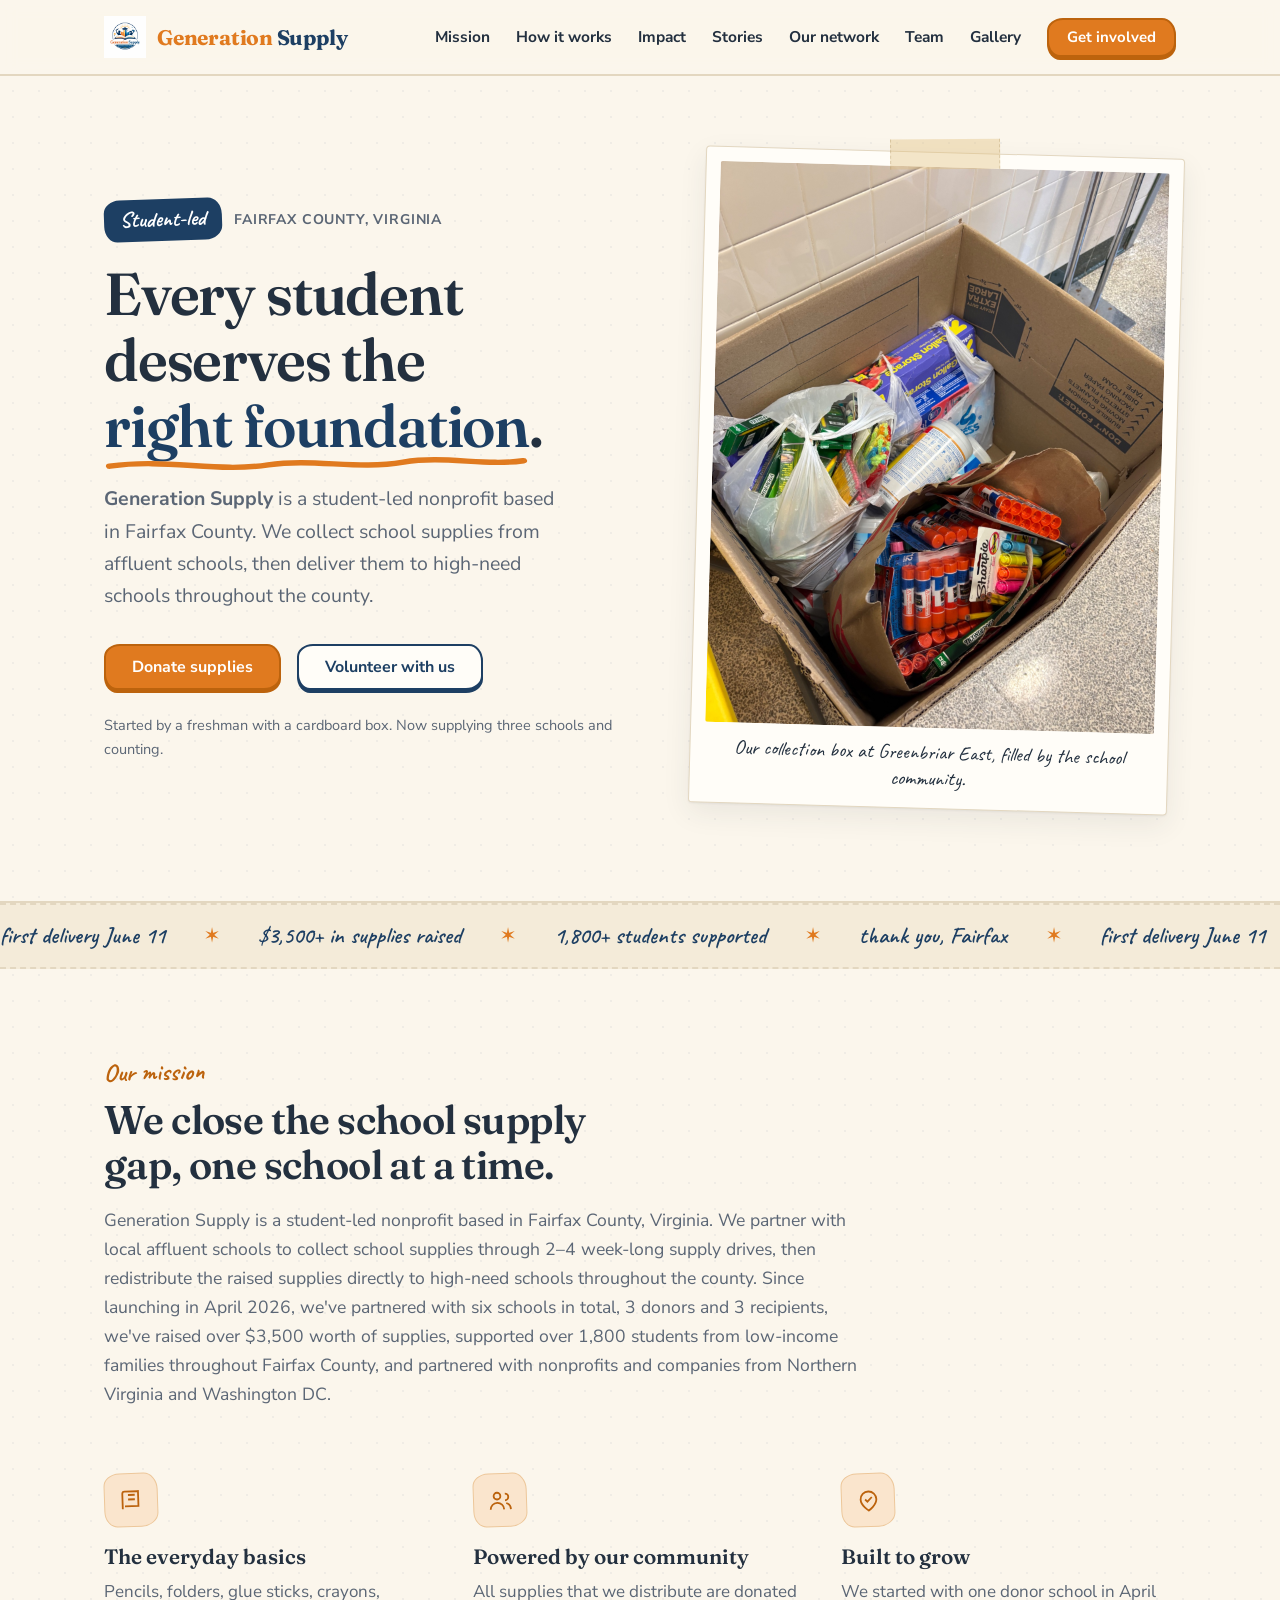
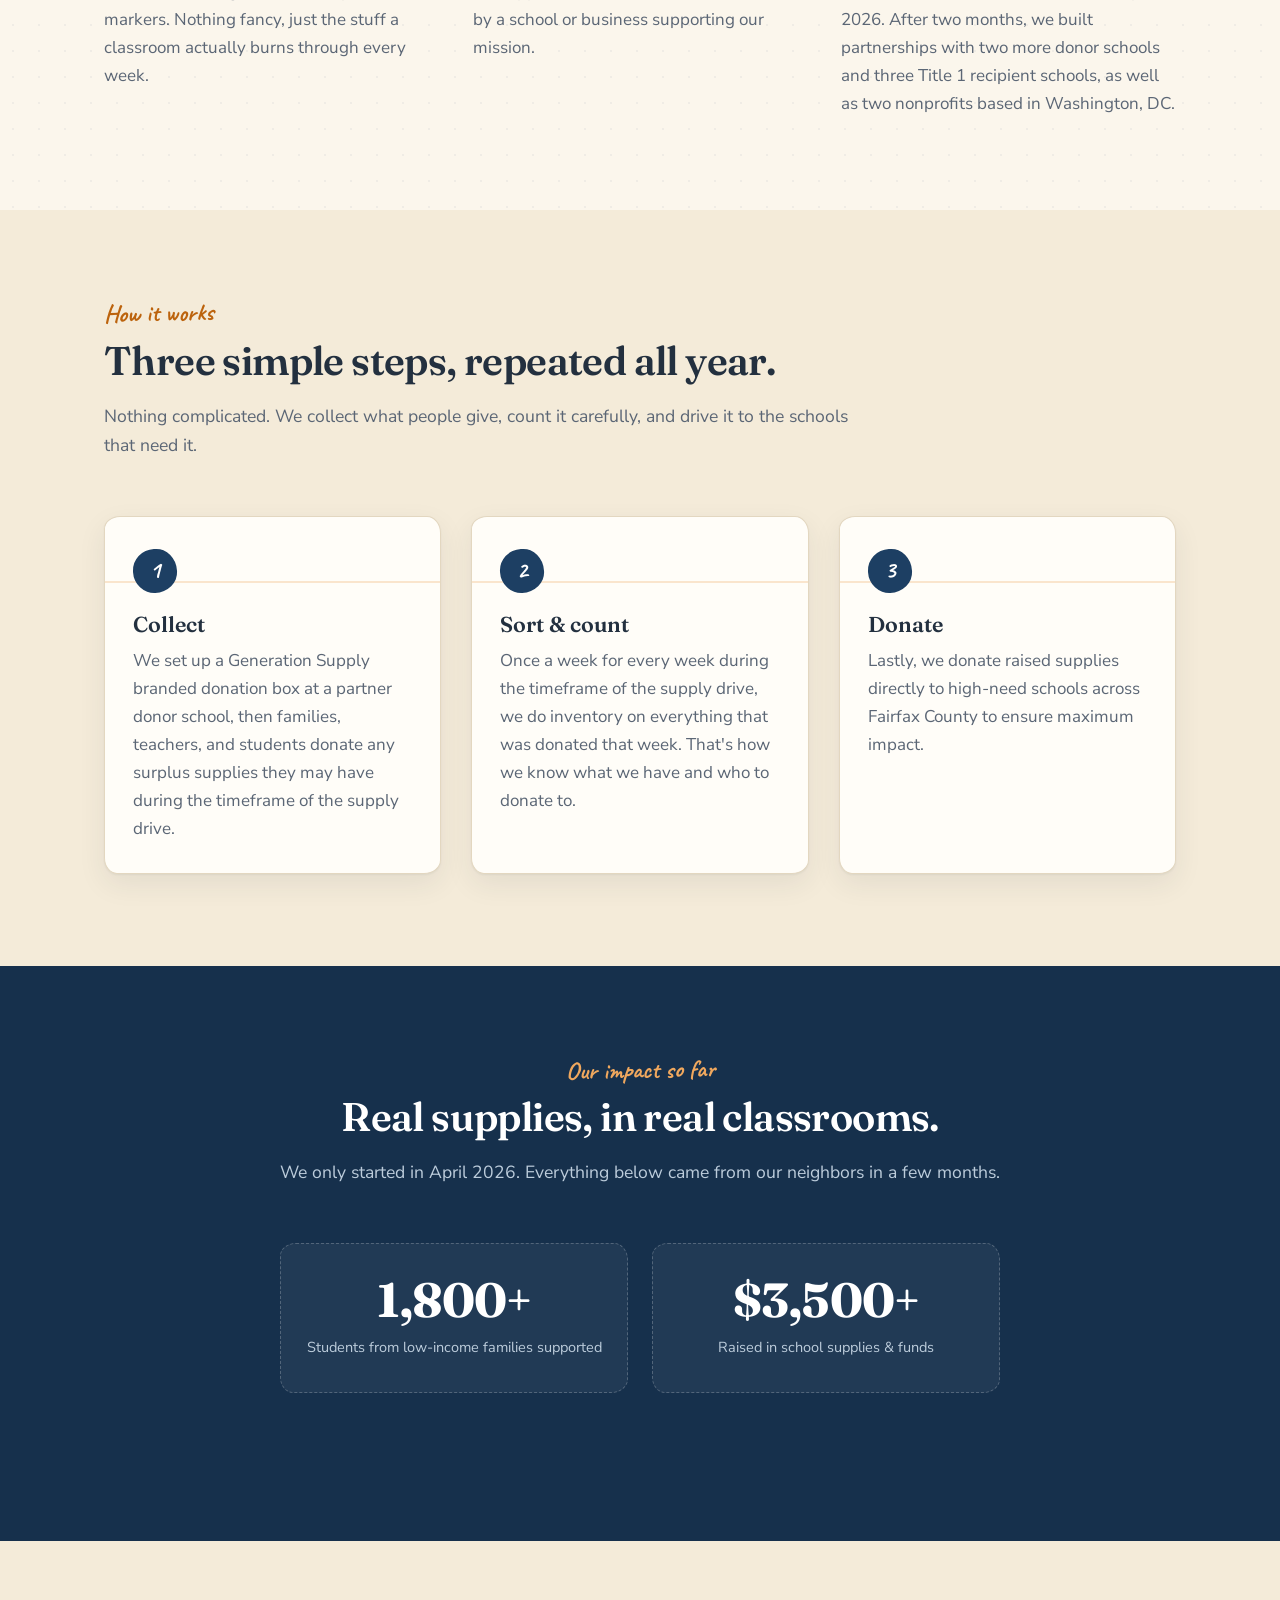
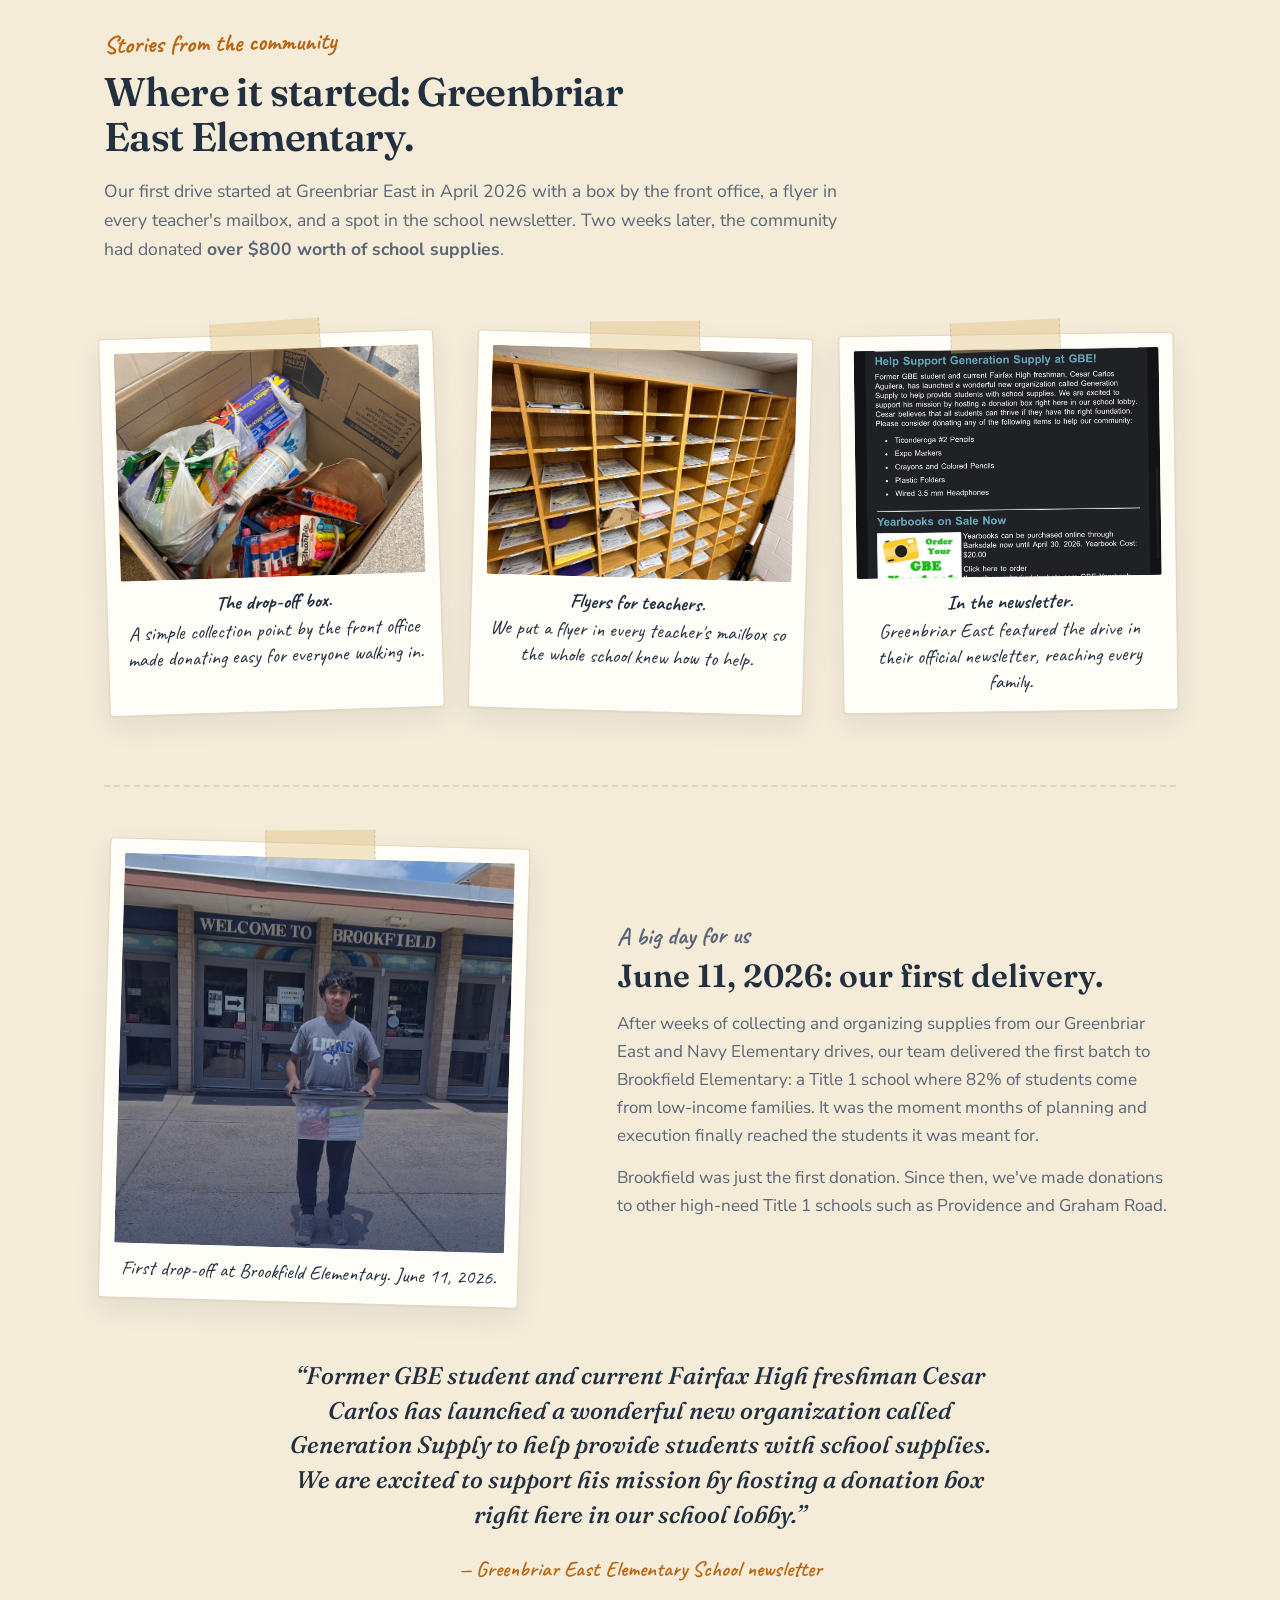
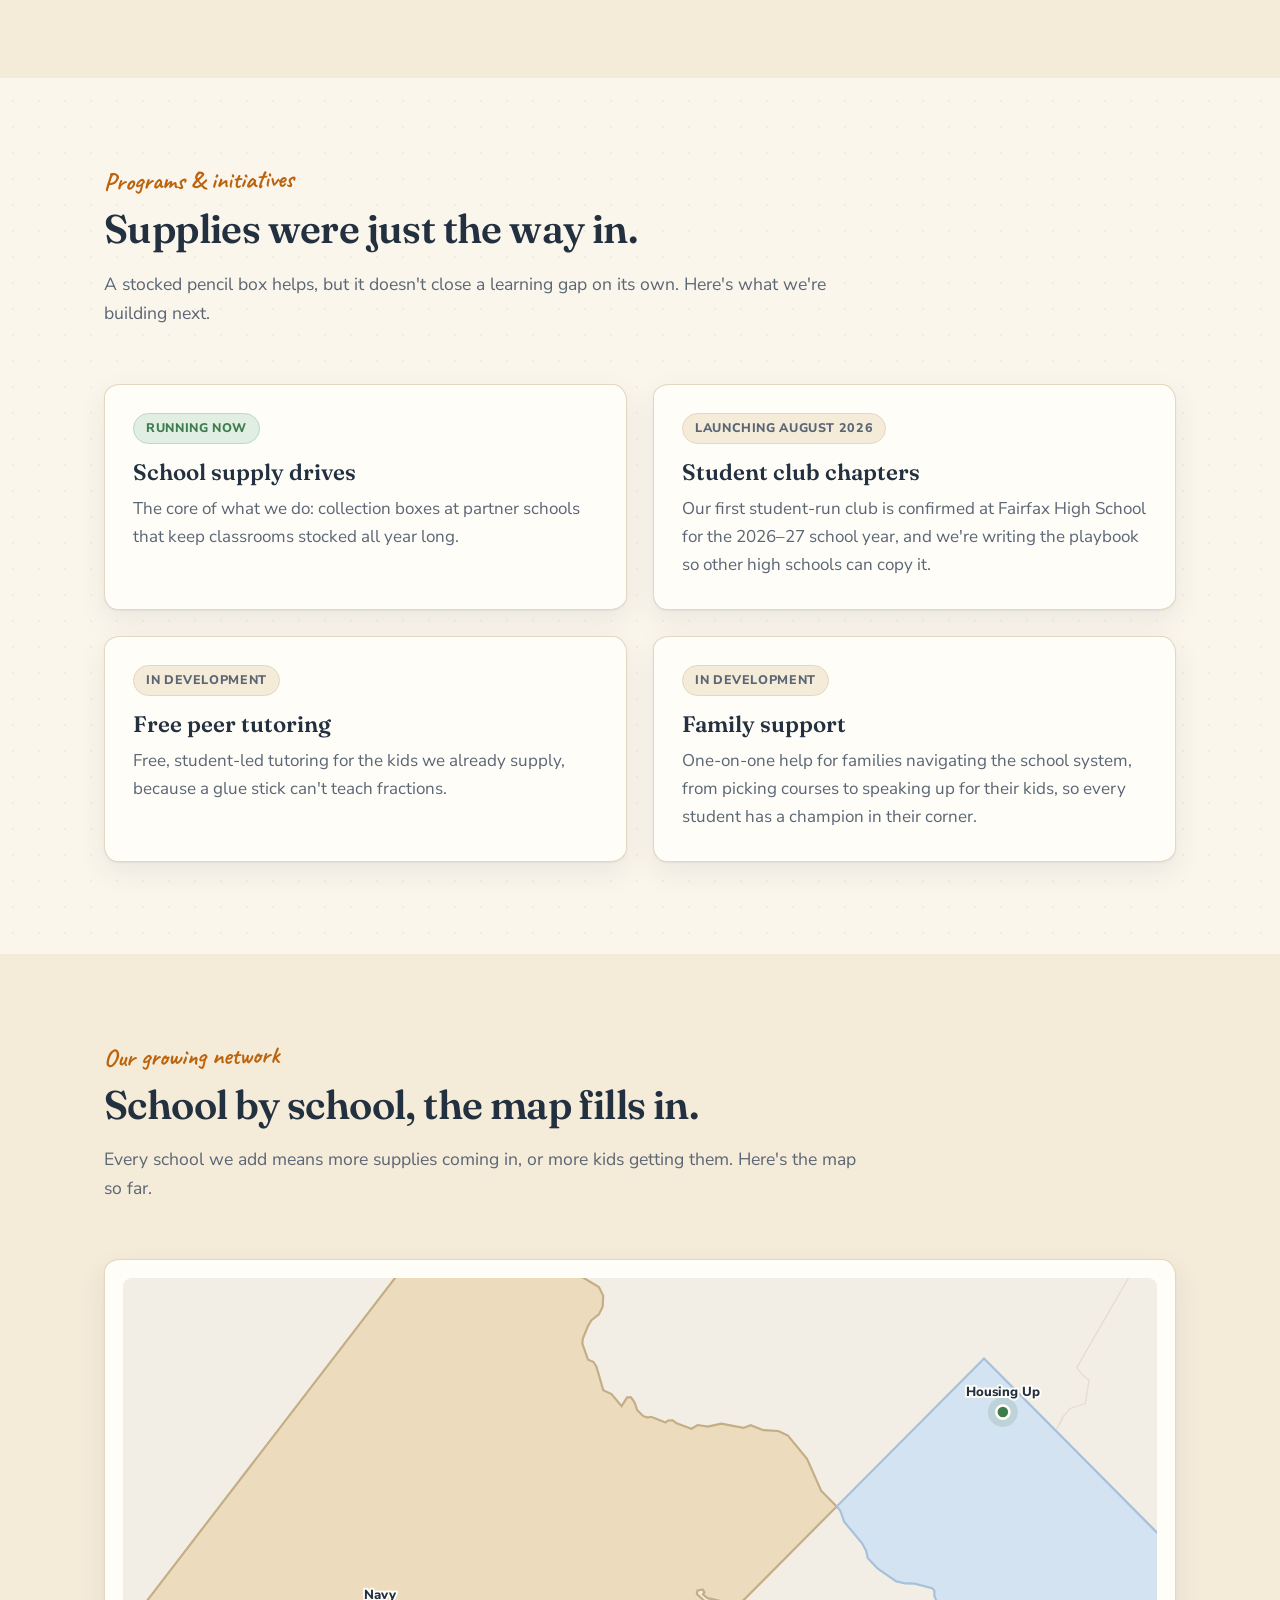
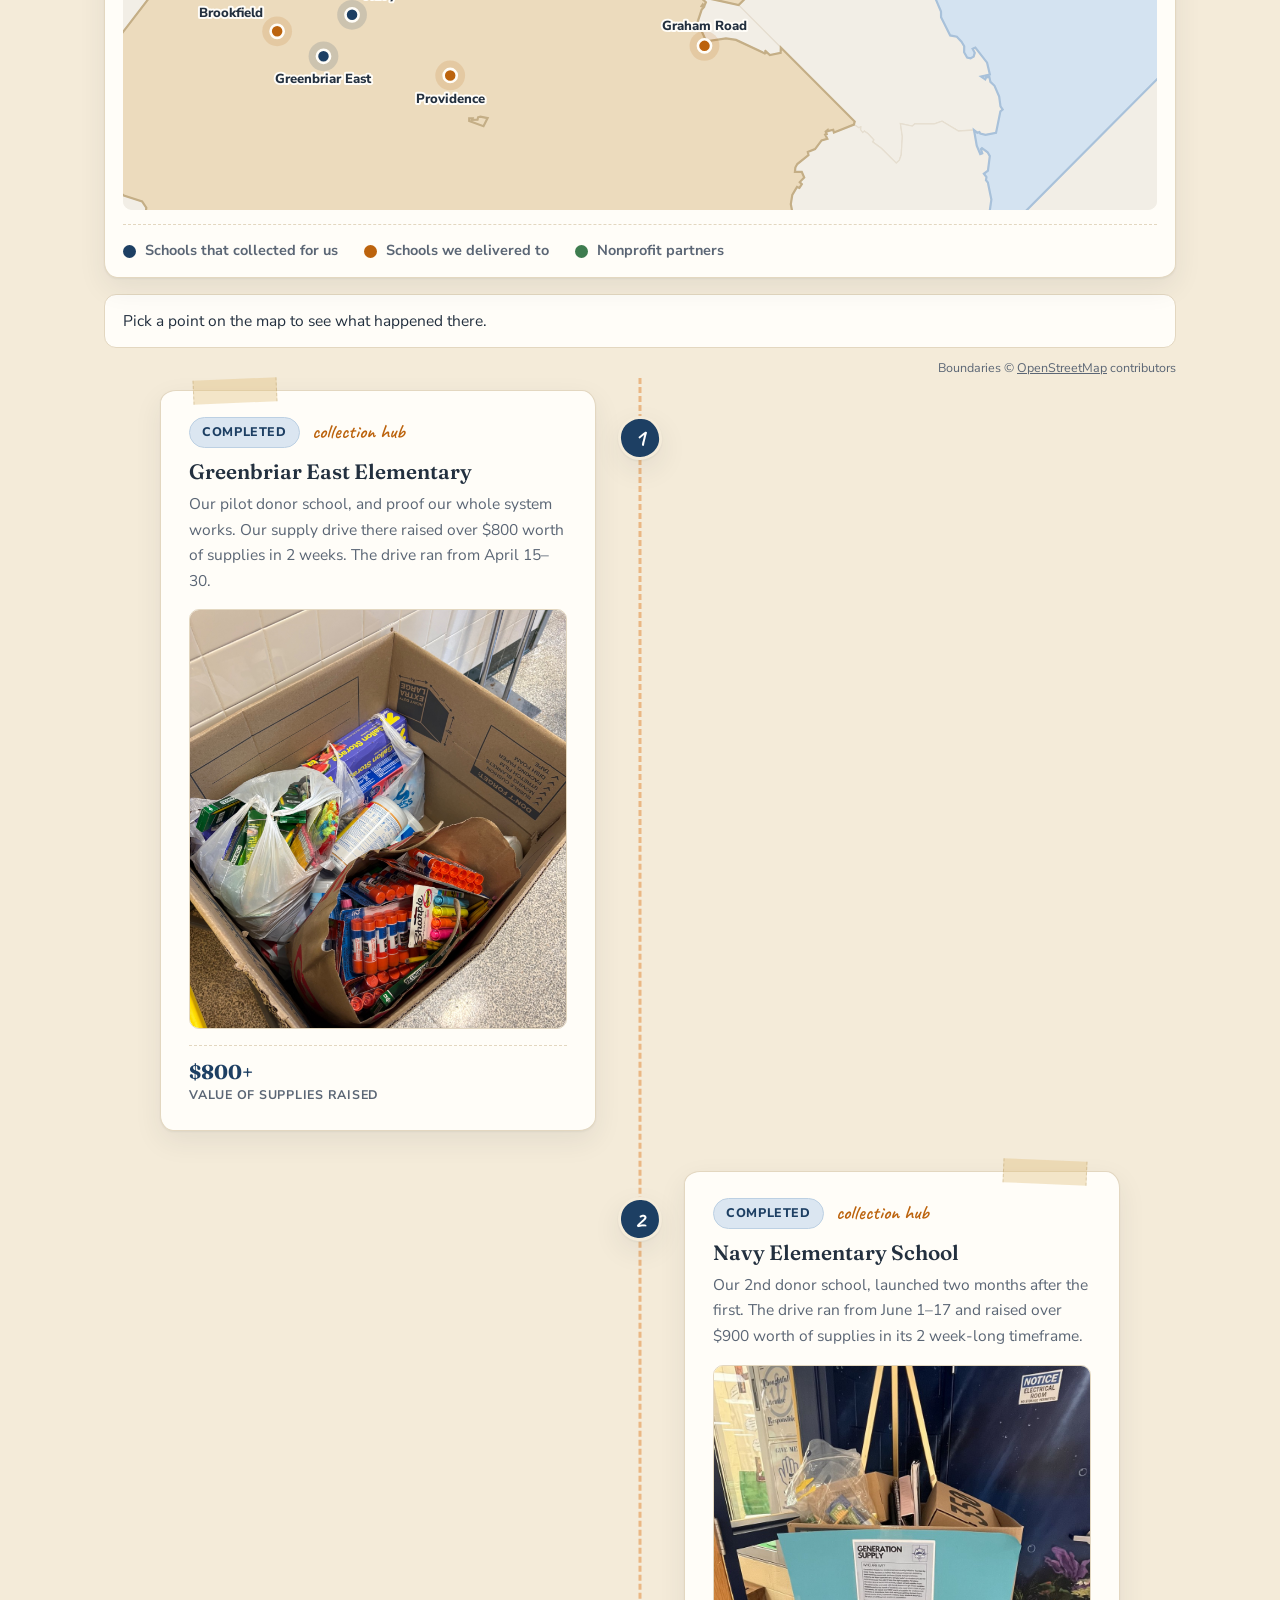
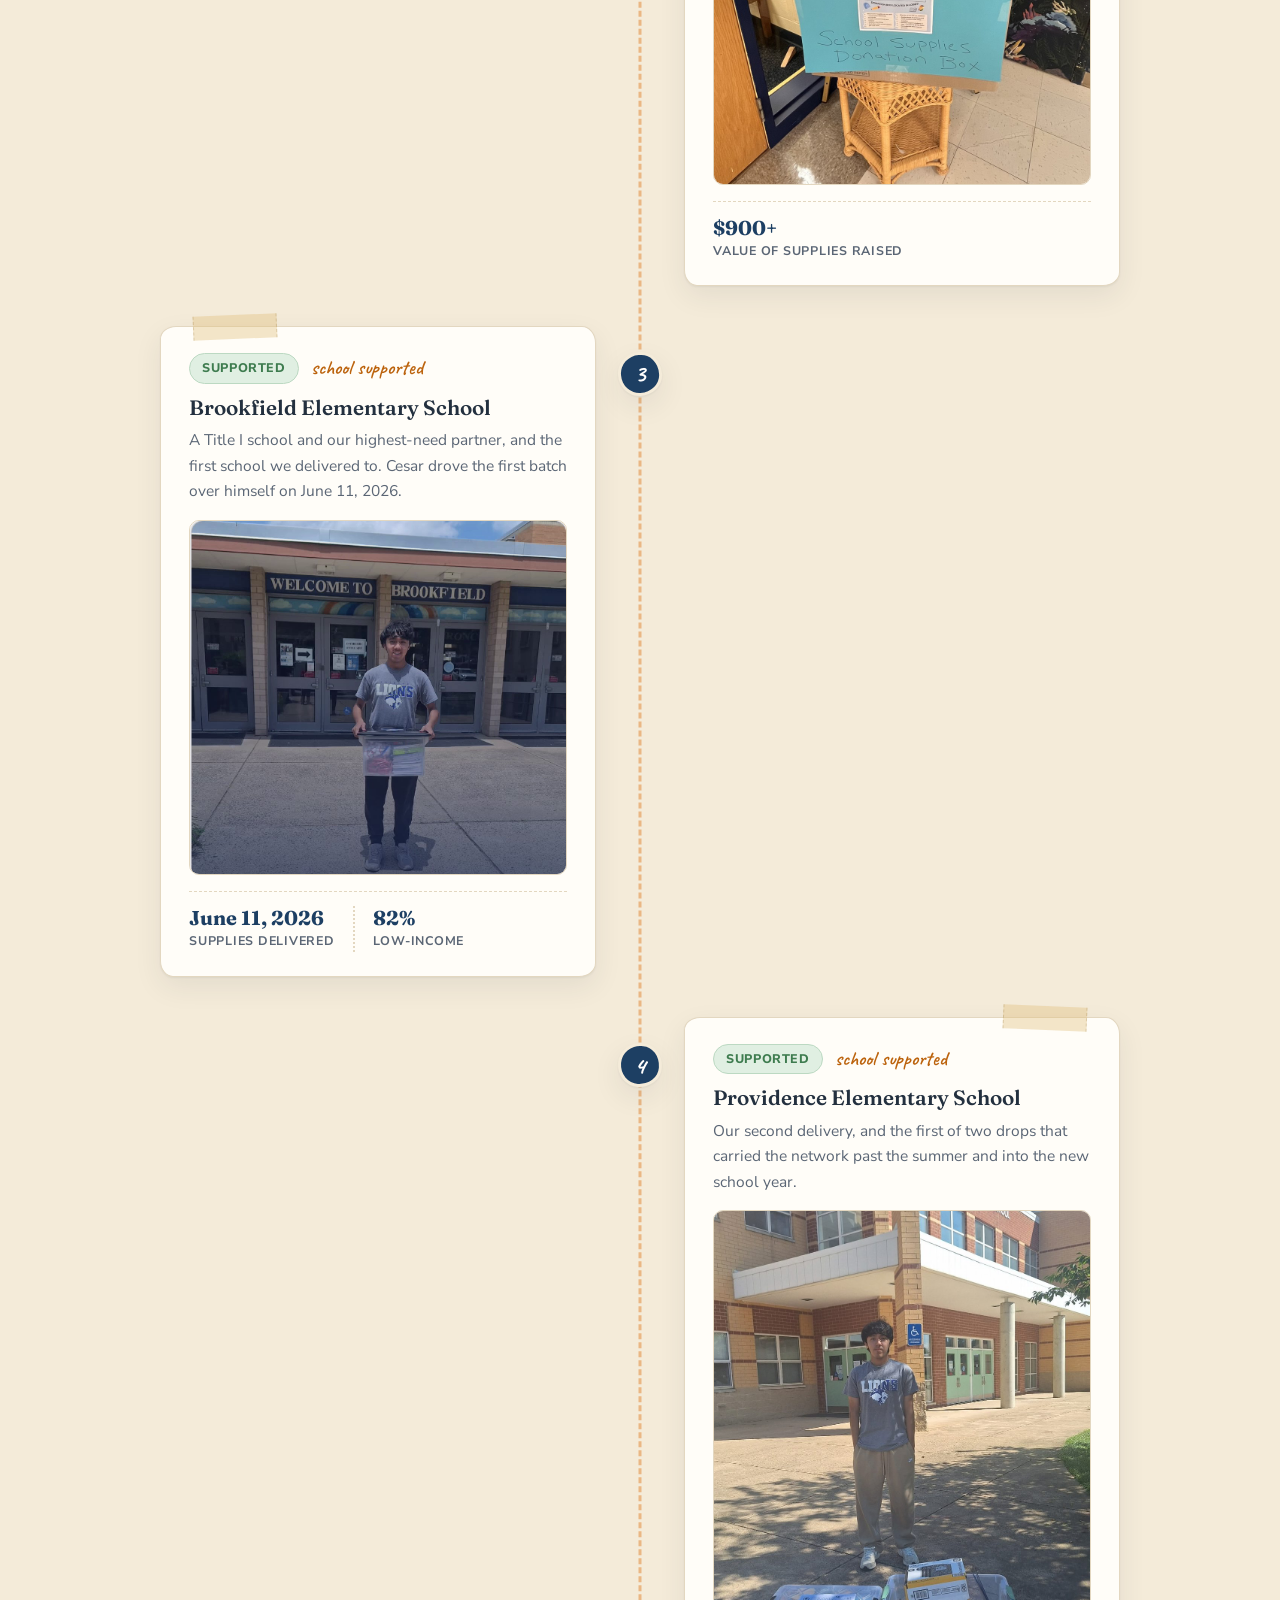
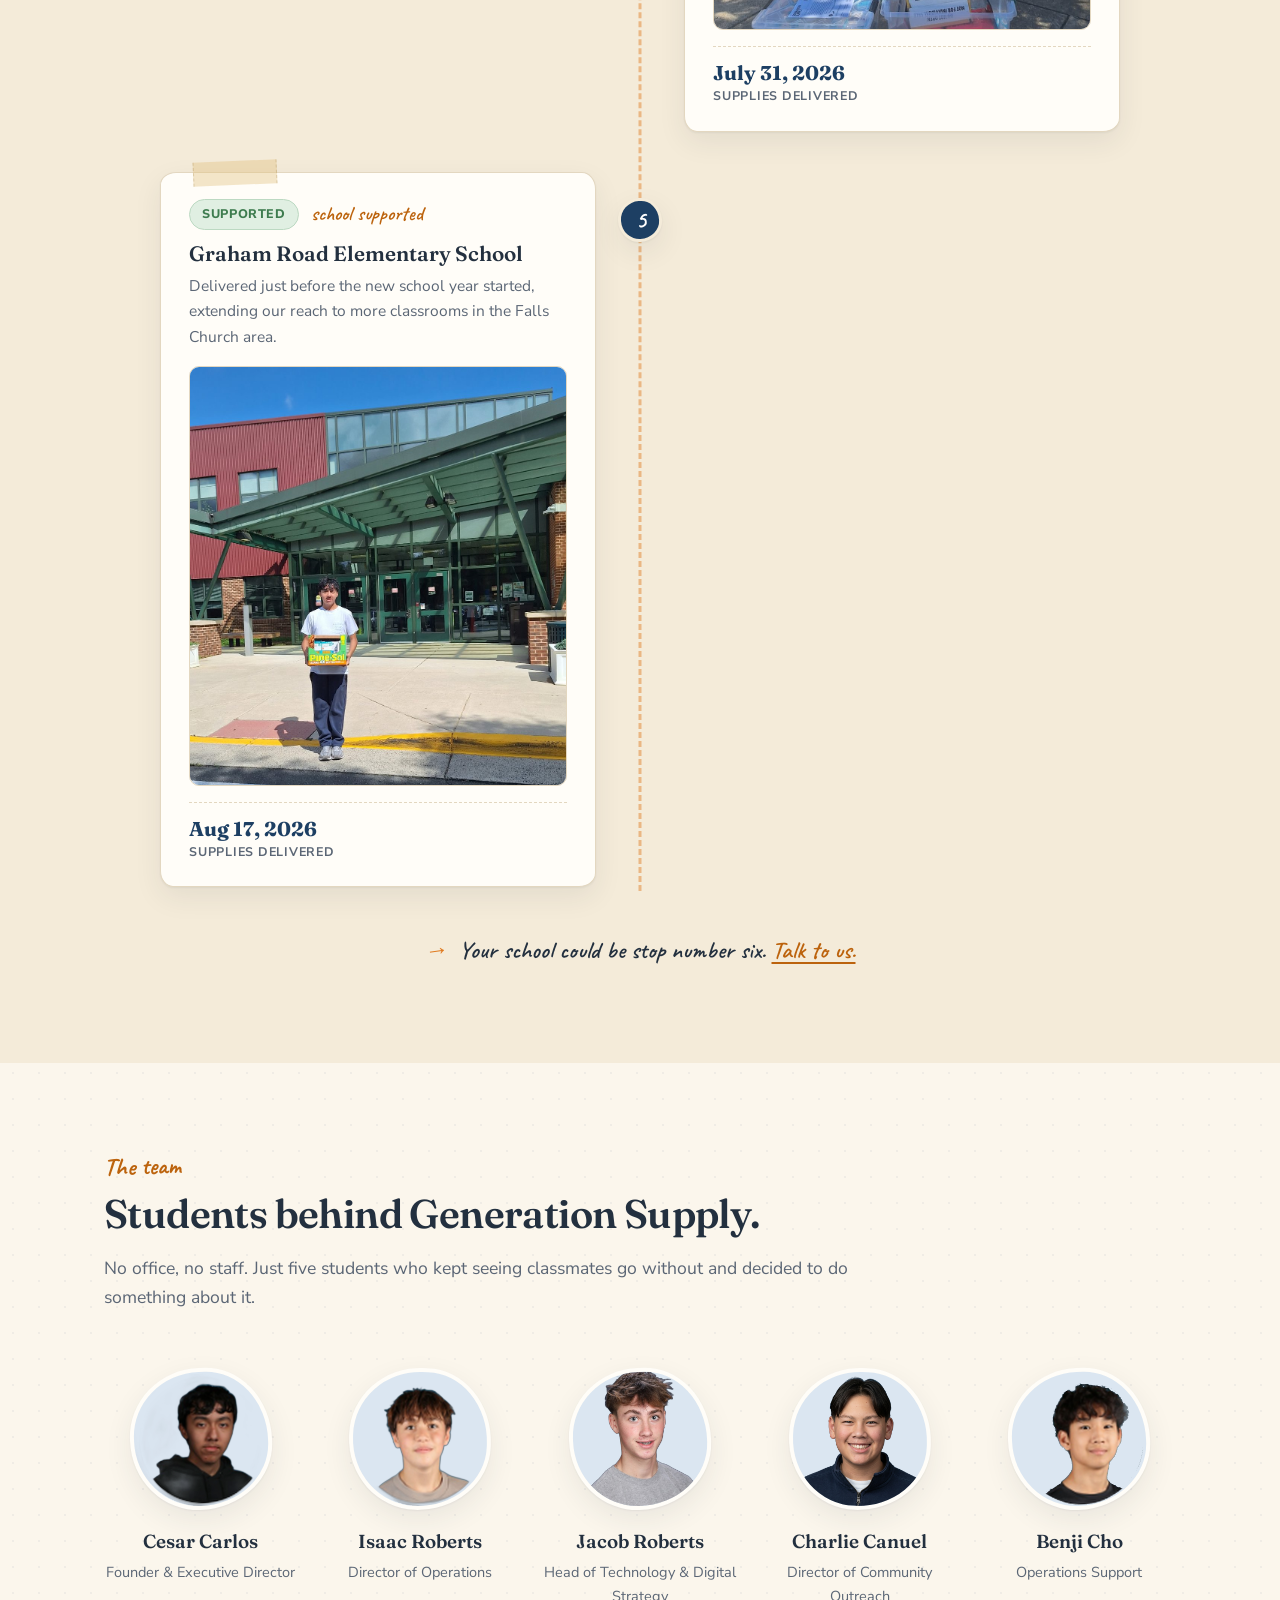
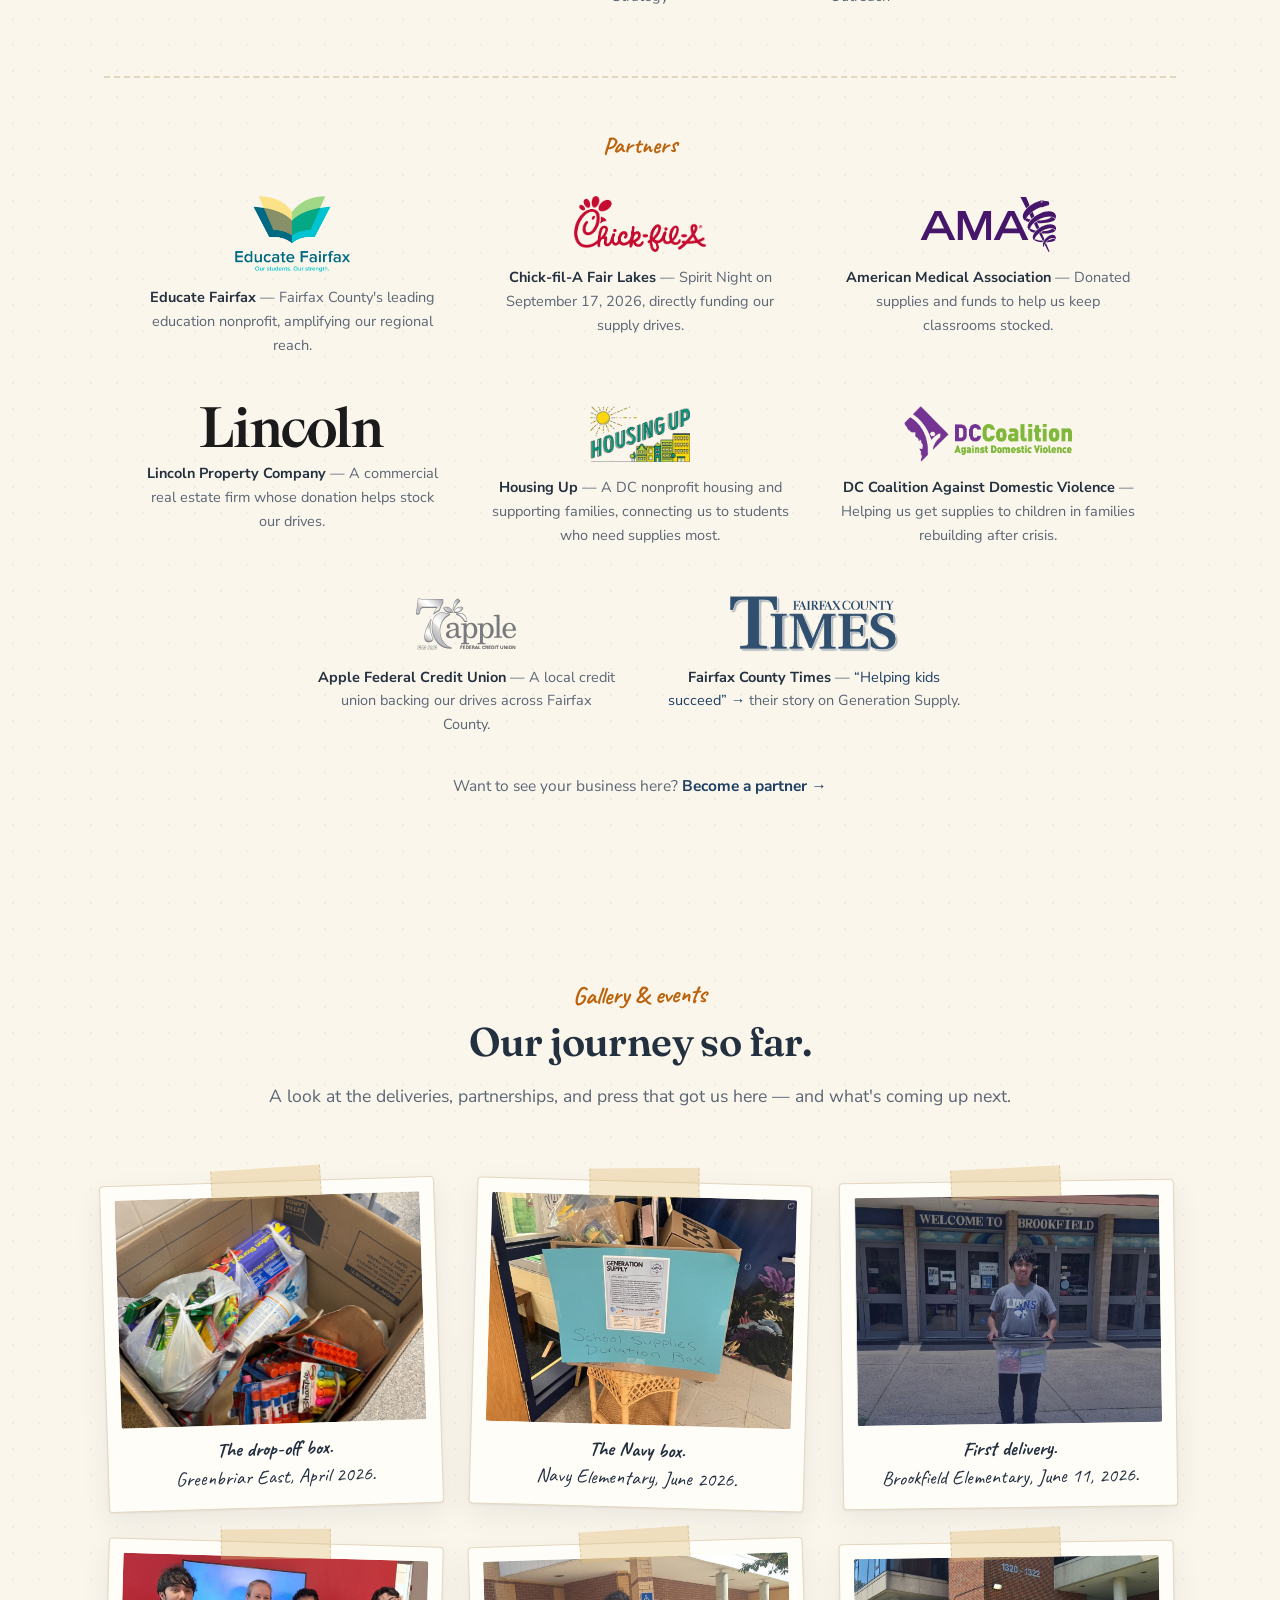
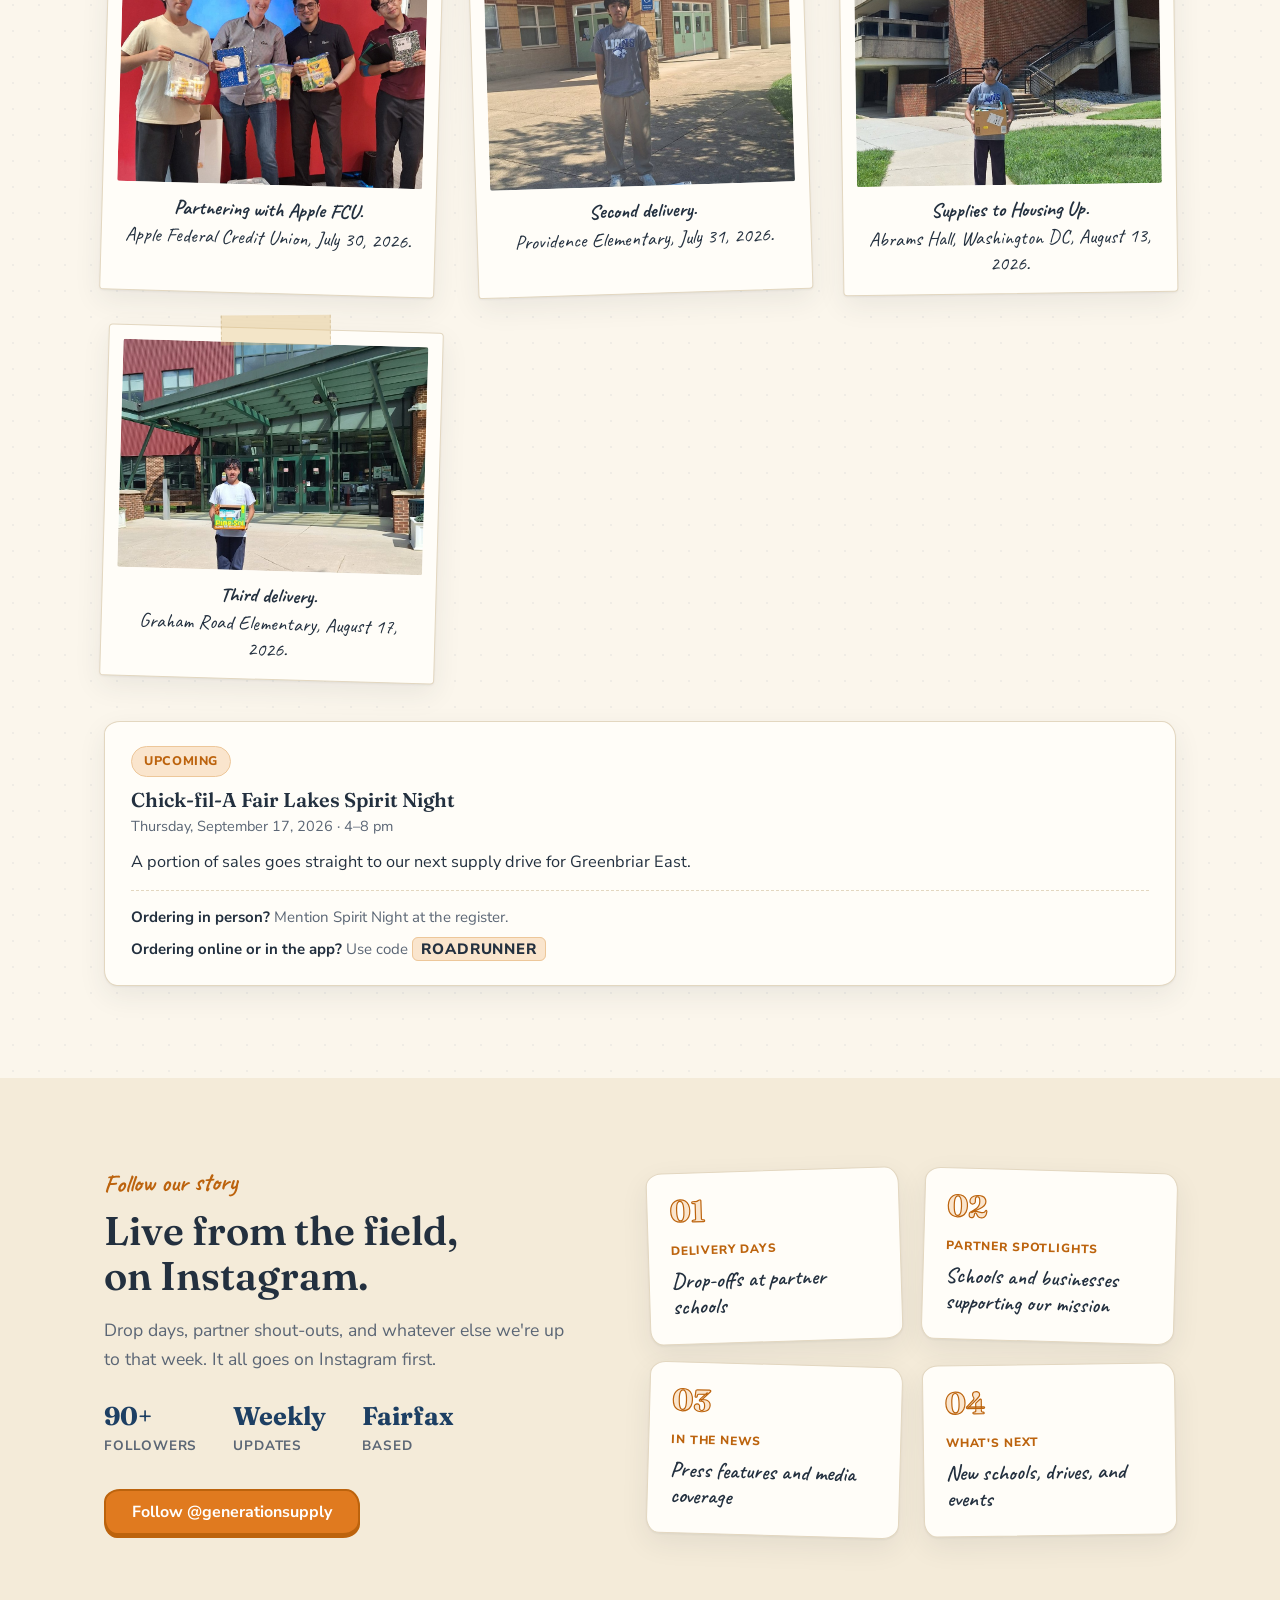
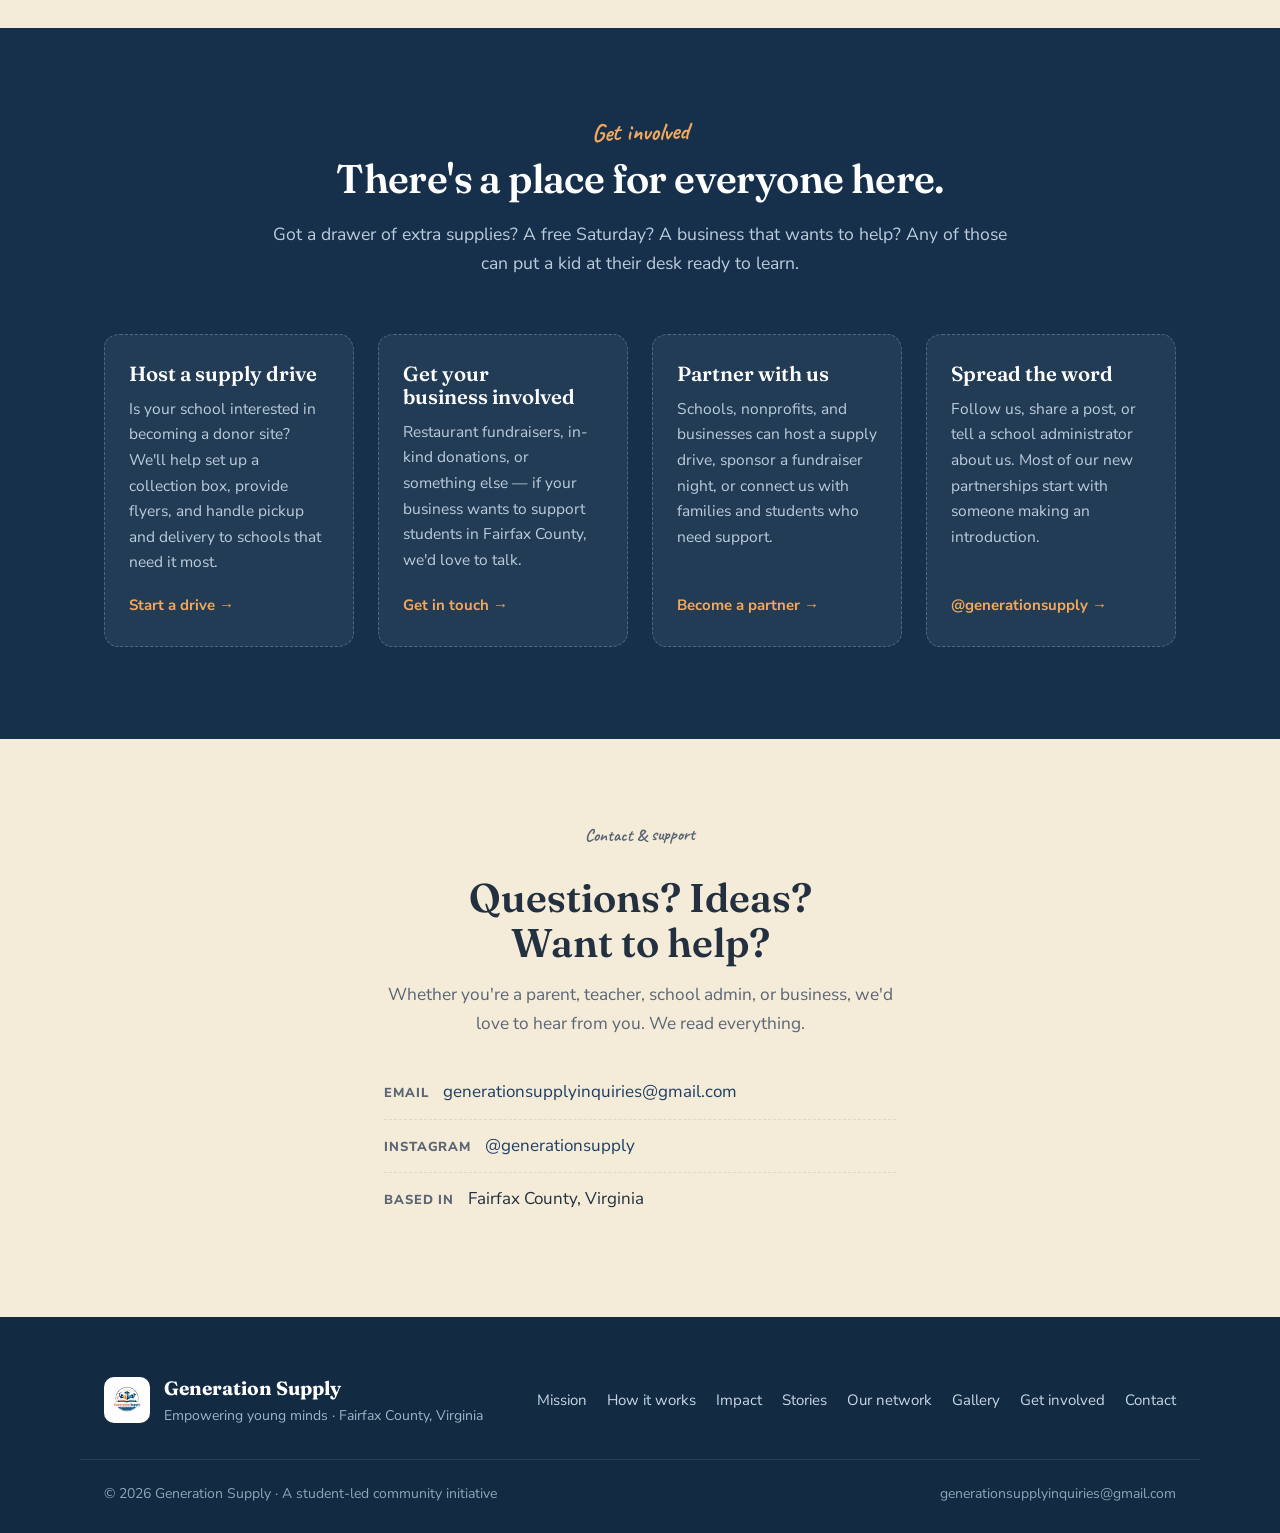
==== commit 03b95ad7: "Reset the map figure's default margin <figure> carries a UA default margin of 1em 40px, which I neve" ====
--- a/index.html
+++ b/index.html
@@ -83,7 +83,7 @@
   <link rel="preconnect" href="https://fonts.gstatic.com" crossorigin />
   <link href="https://fonts.googleapis.com/css2?family=Fraunces:opsz,wght@9..144,500;9..144,600;9..144,700&family=Nunito+Sans:opsz,wght@6..12,400;6..12,600;6..12,700;6..12,800&family=Caveat:wght@500;600;700&display=swap" rel="stylesheet" />
 
-  <link rel="stylesheet" href="styles.css?v=16" />
+  <link rel="stylesheet" href="styles.css?v=17" />
 
   <!-- Decide before first paint whether the event banner shows, so it never flashes
        for someone who dismissed it or after the event has passed -->
@@ -830,6 +830,6 @@
     </div>
   </footer>
 
-  <script src="script.js?v=16"></script>
+  <script src="script.js?v=17"></script>
 </body>
 </html>
--- a/styles.css
+++ b/styles.css
@@ -607,7 +607,7 @@
 .stop-card { transition: box-shadow .3s ease, border-color .3s ease; }
 .stop-card.gm-flash { border-color: var(--orange); box-shadow: 0 0 0 3px var(--orange-soft); }
 .gm-figure {
-  position: relative; background: var(--white);
+  margin: 0; position: relative; background: var(--white);
   border: 1.5px solid var(--line); border-radius: var(--radius-hand);
   box-shadow: var(--shadow); padding: 18px 18px 14px;
 }
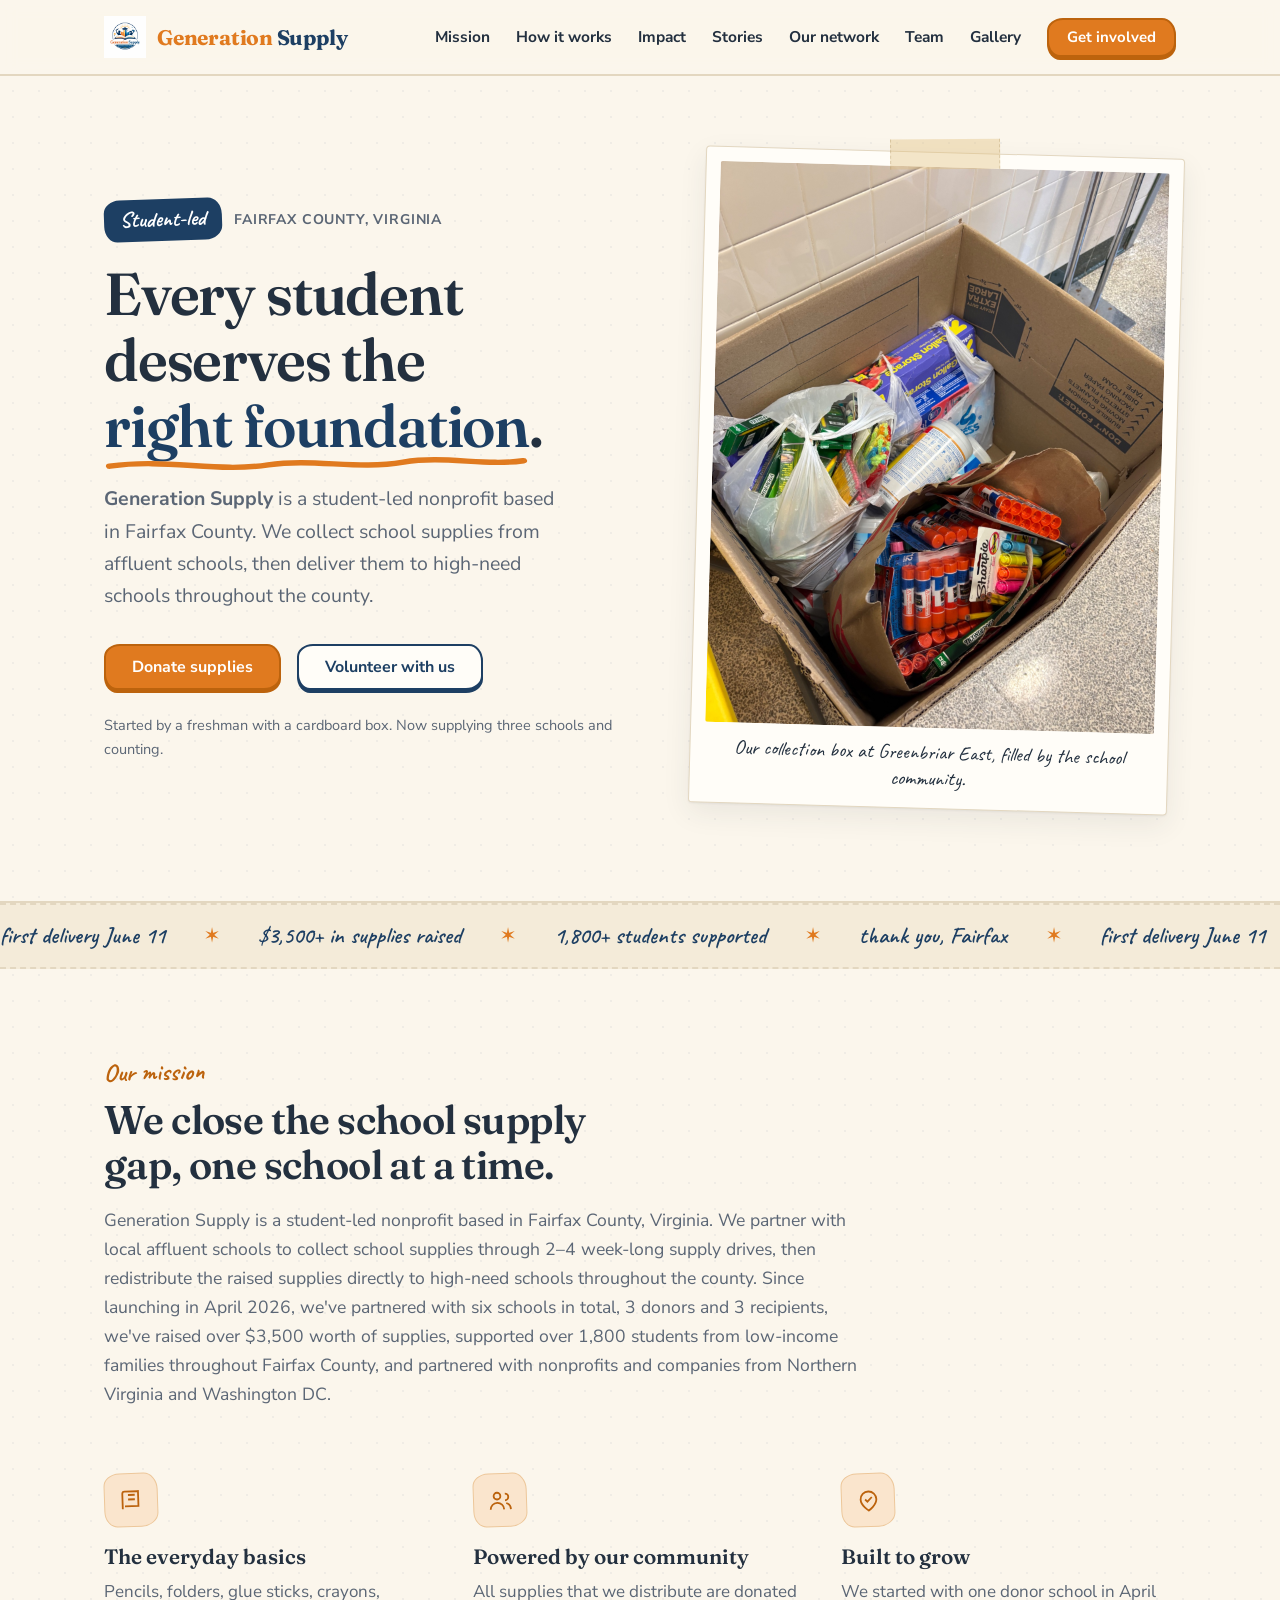
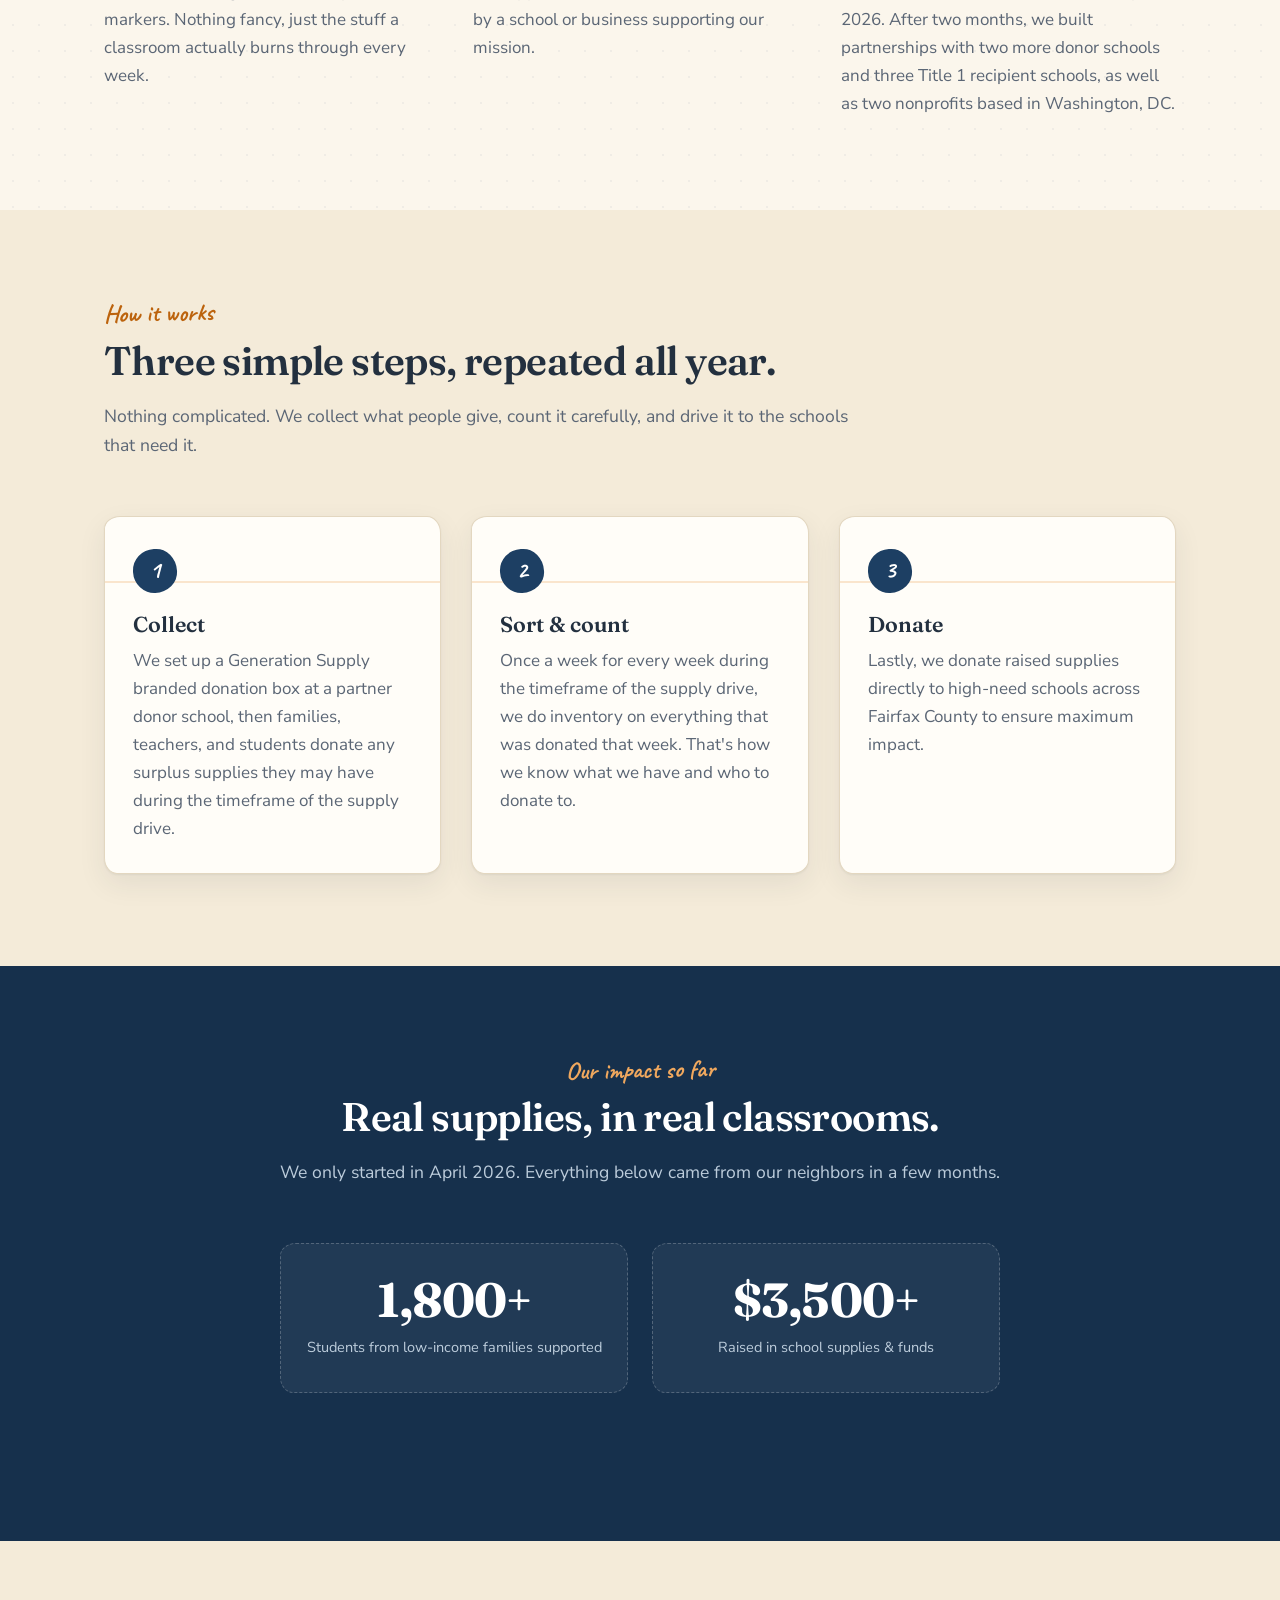
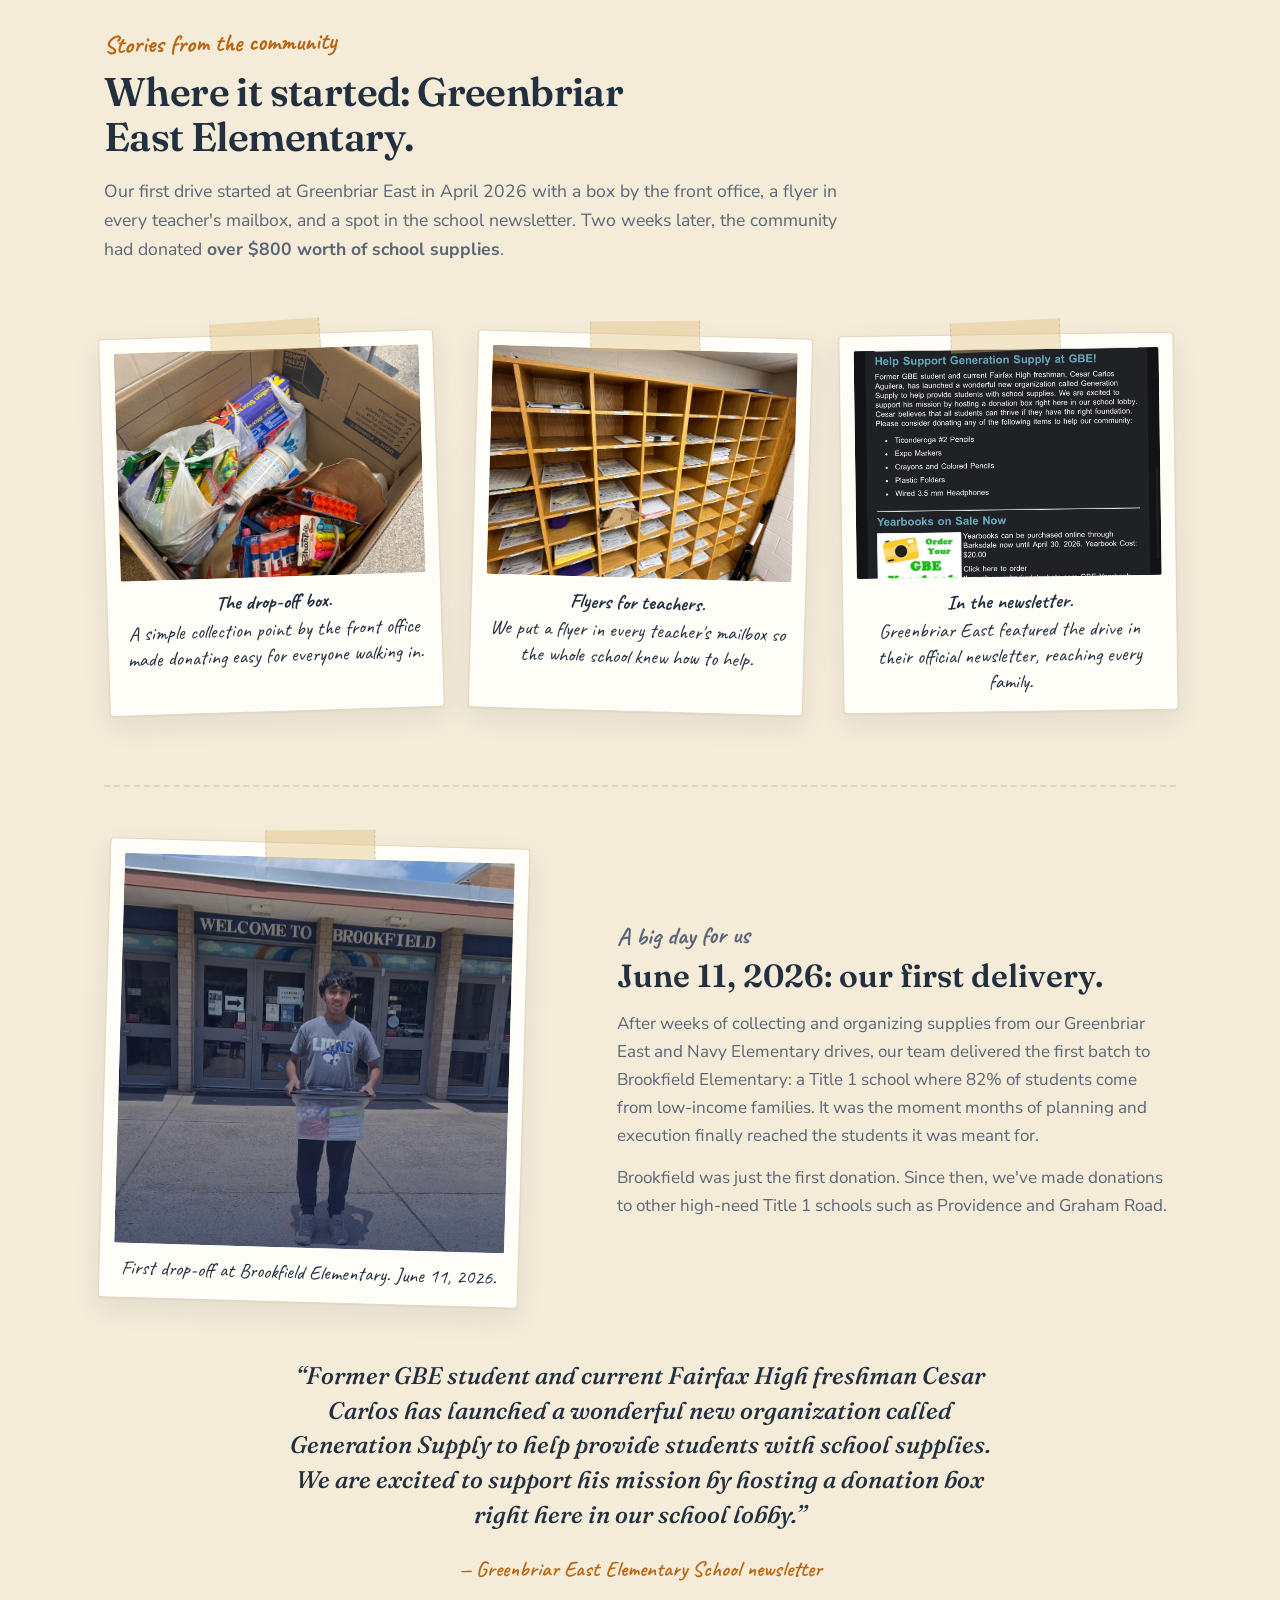
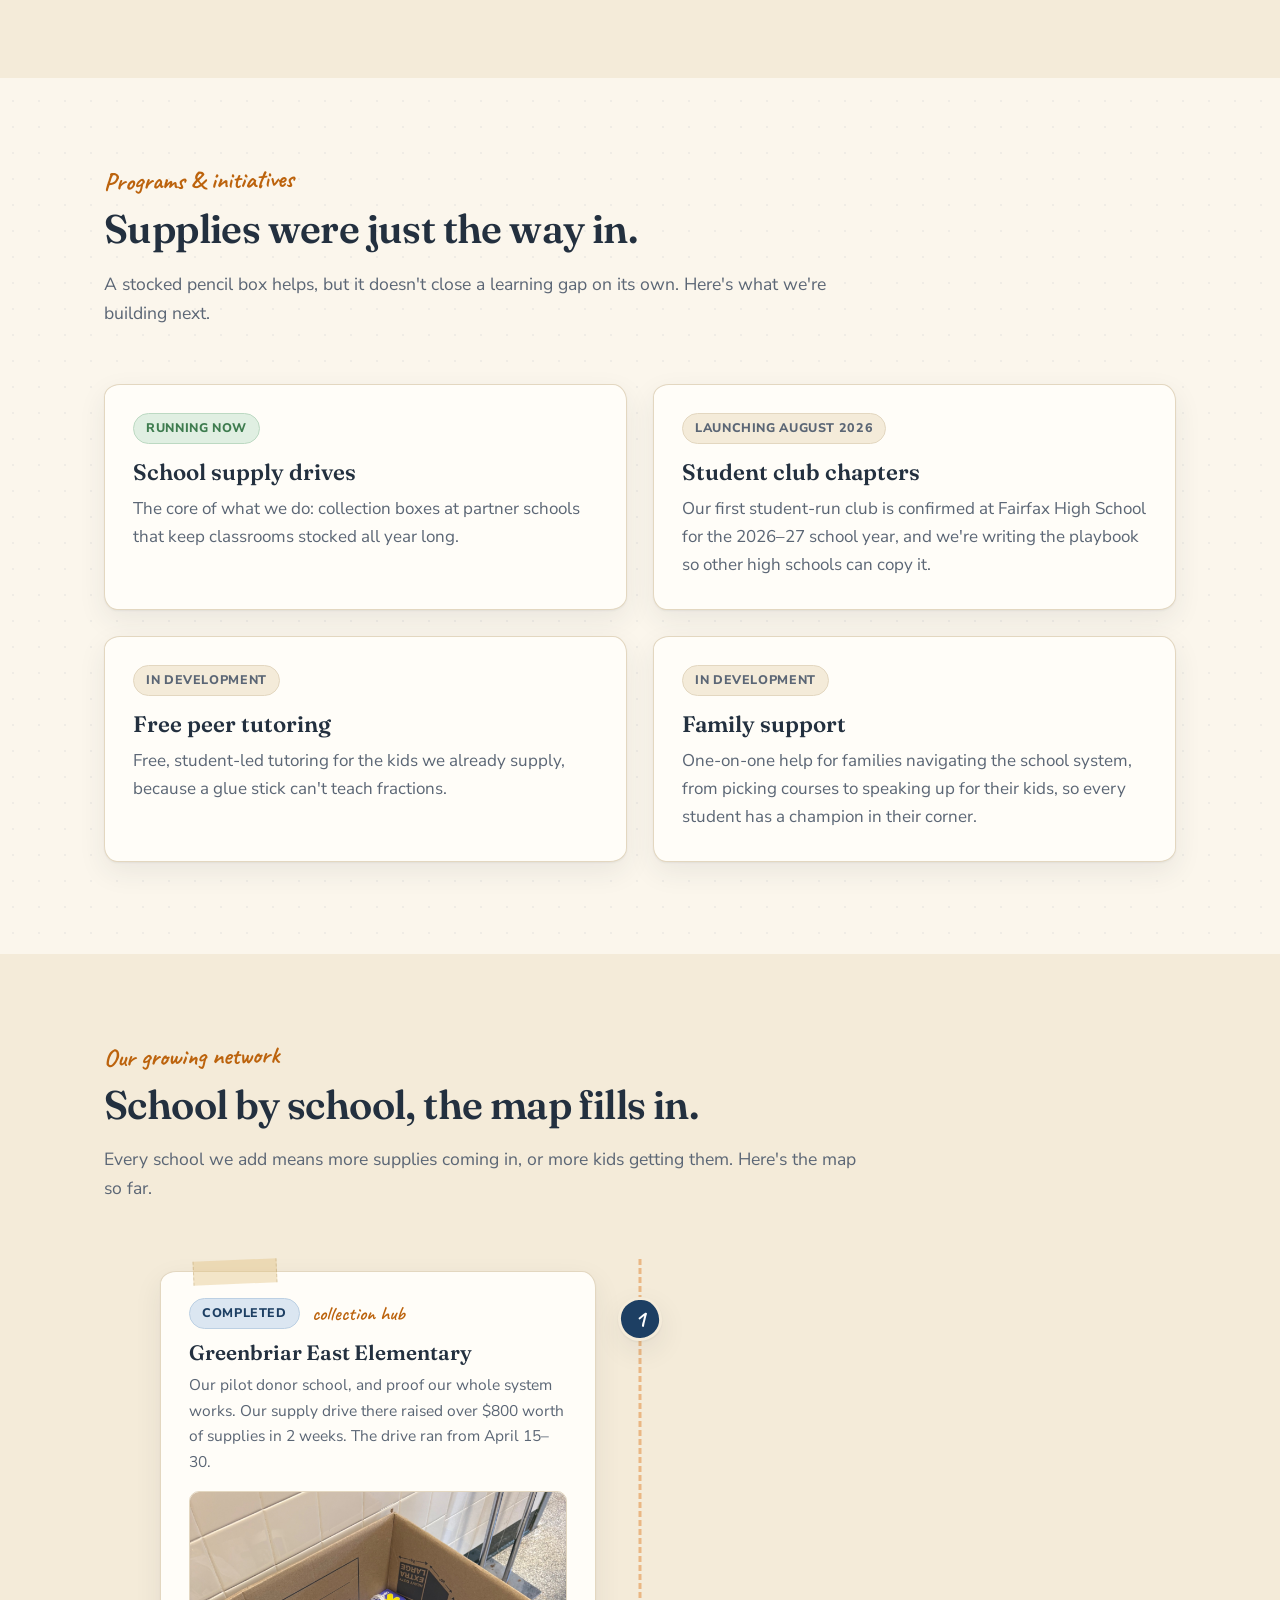
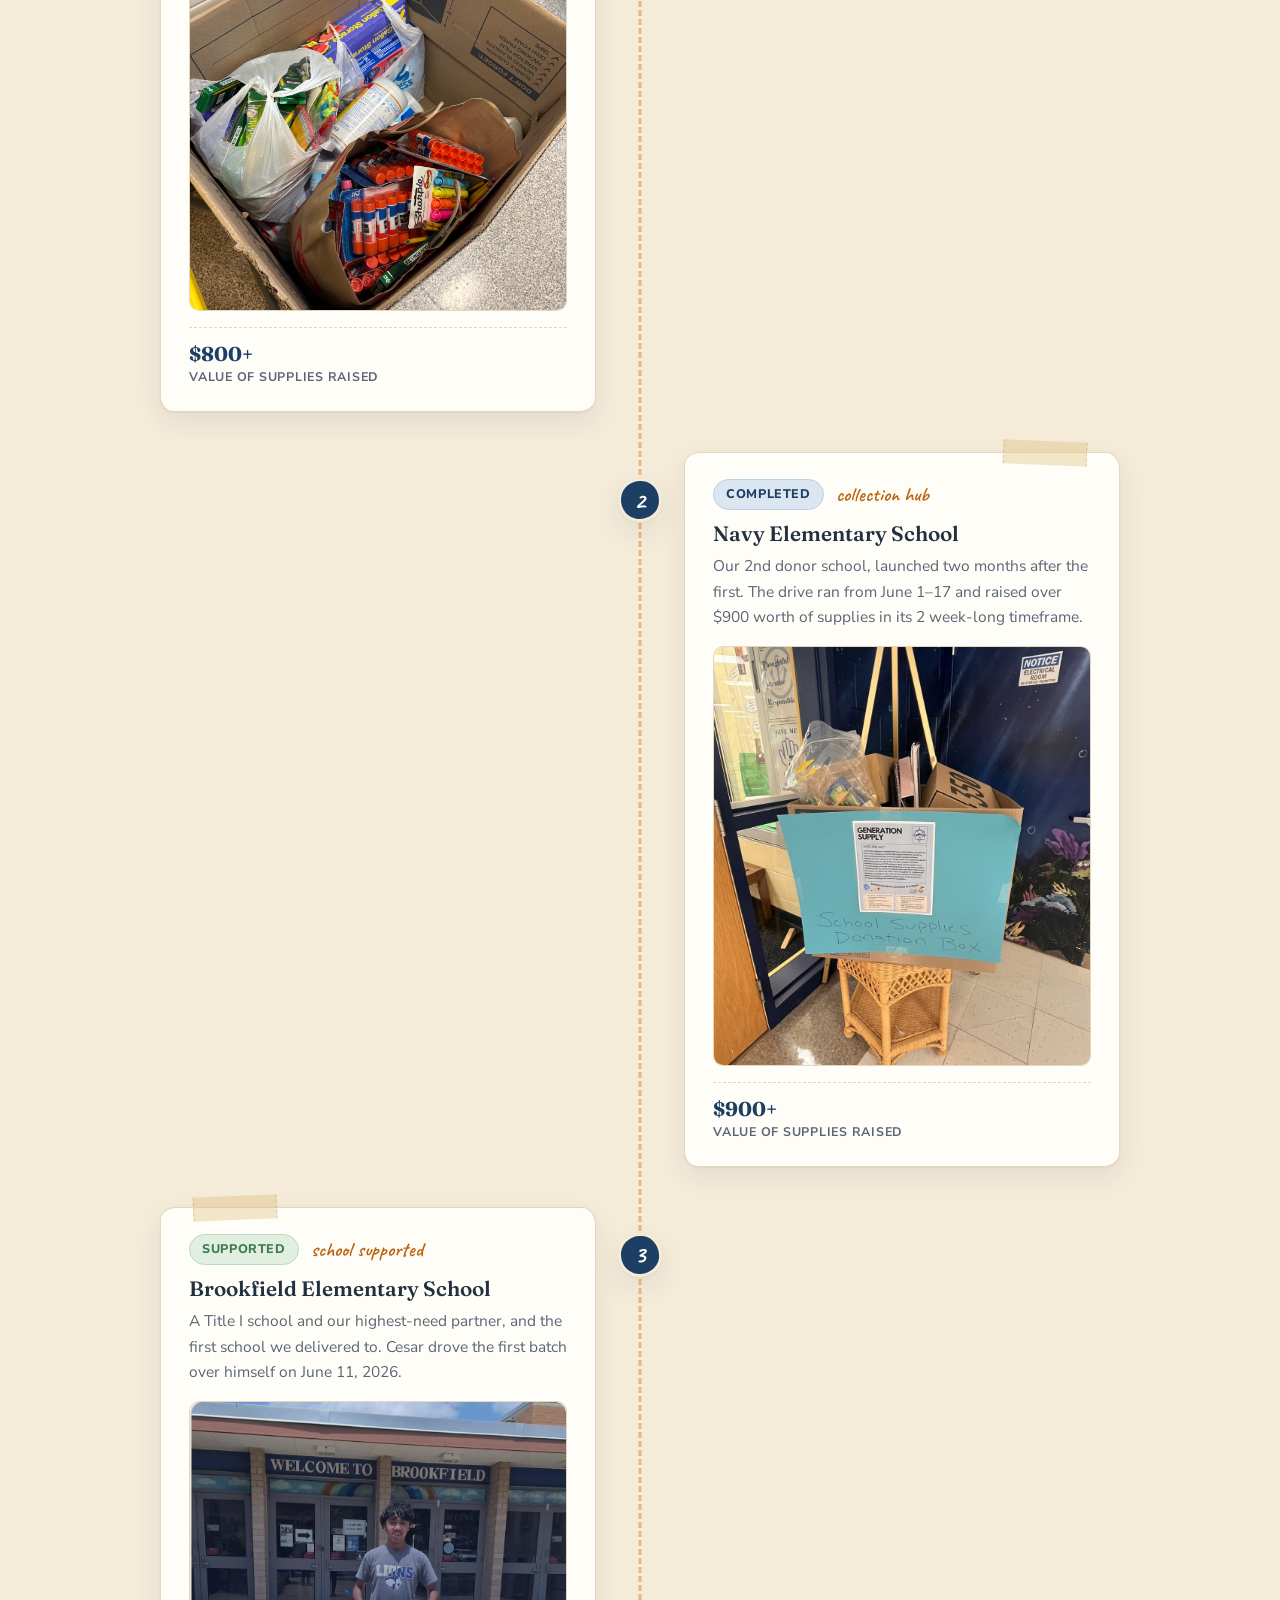
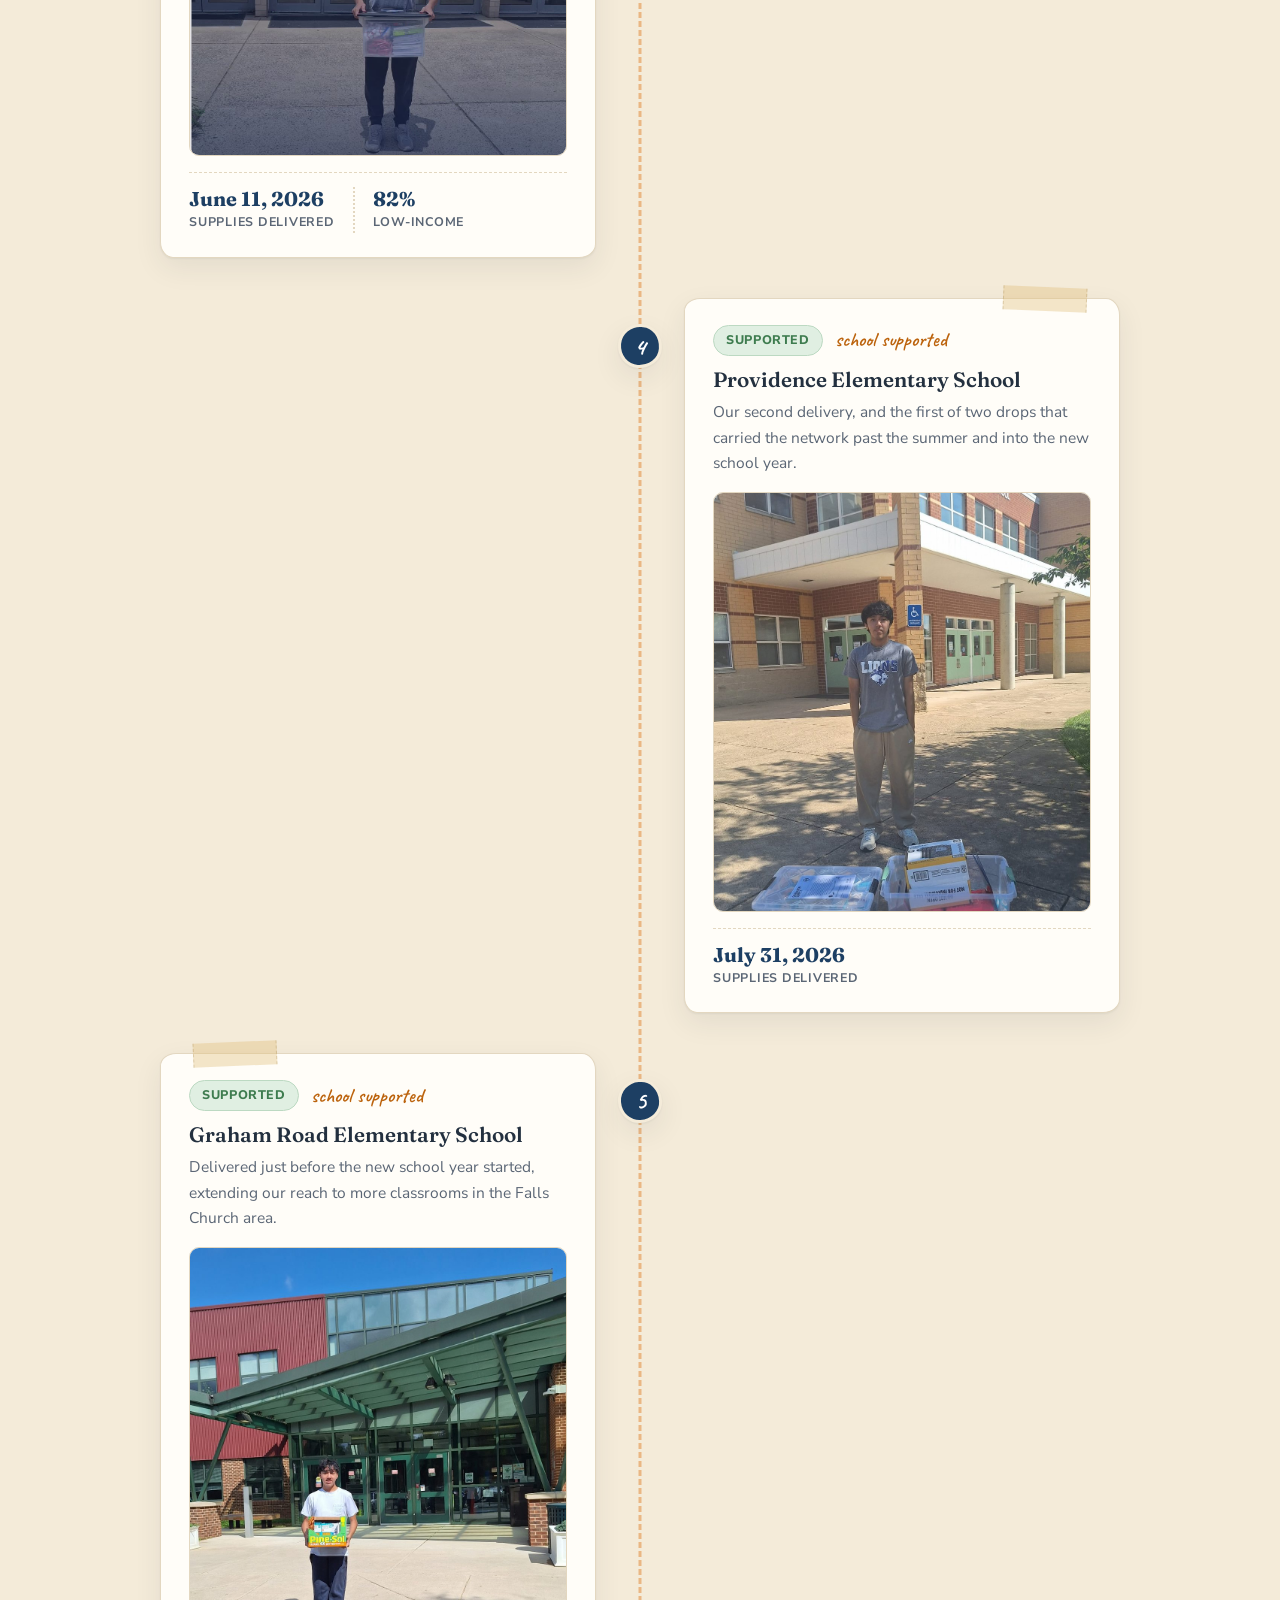
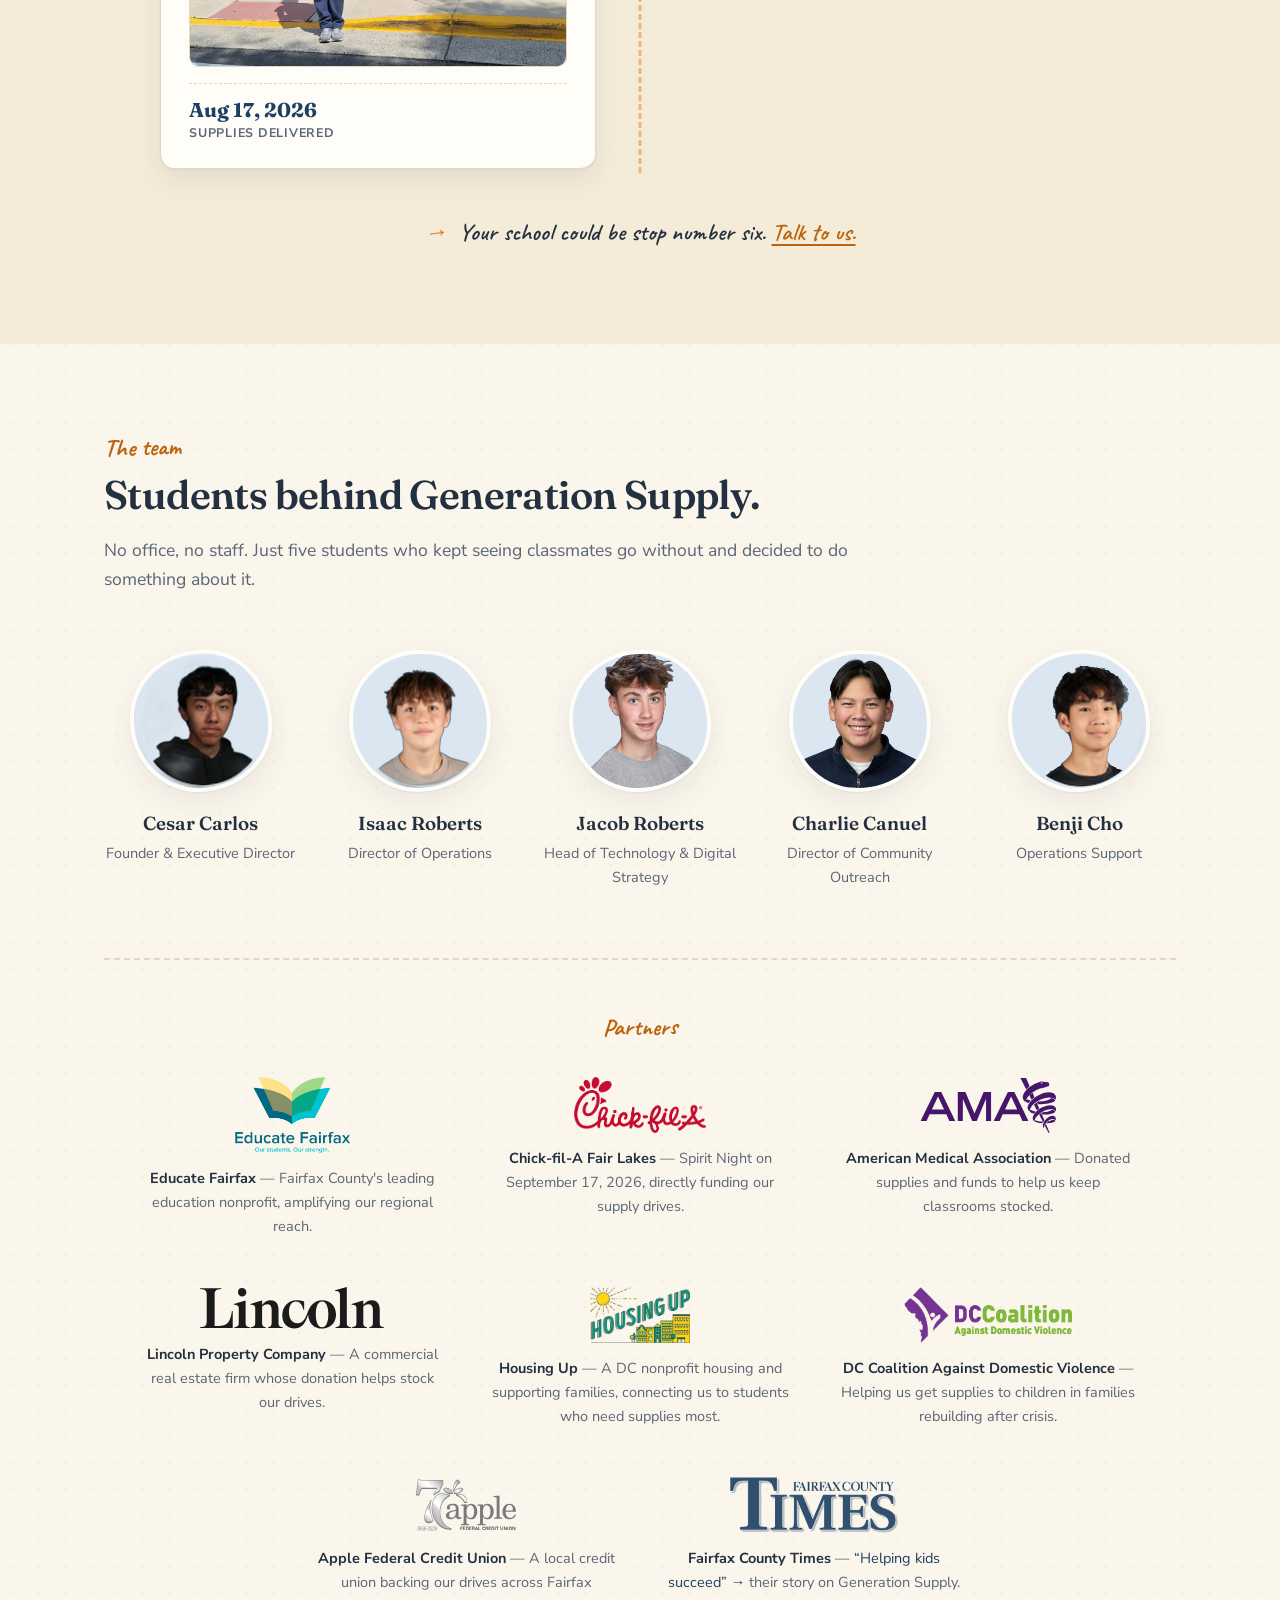
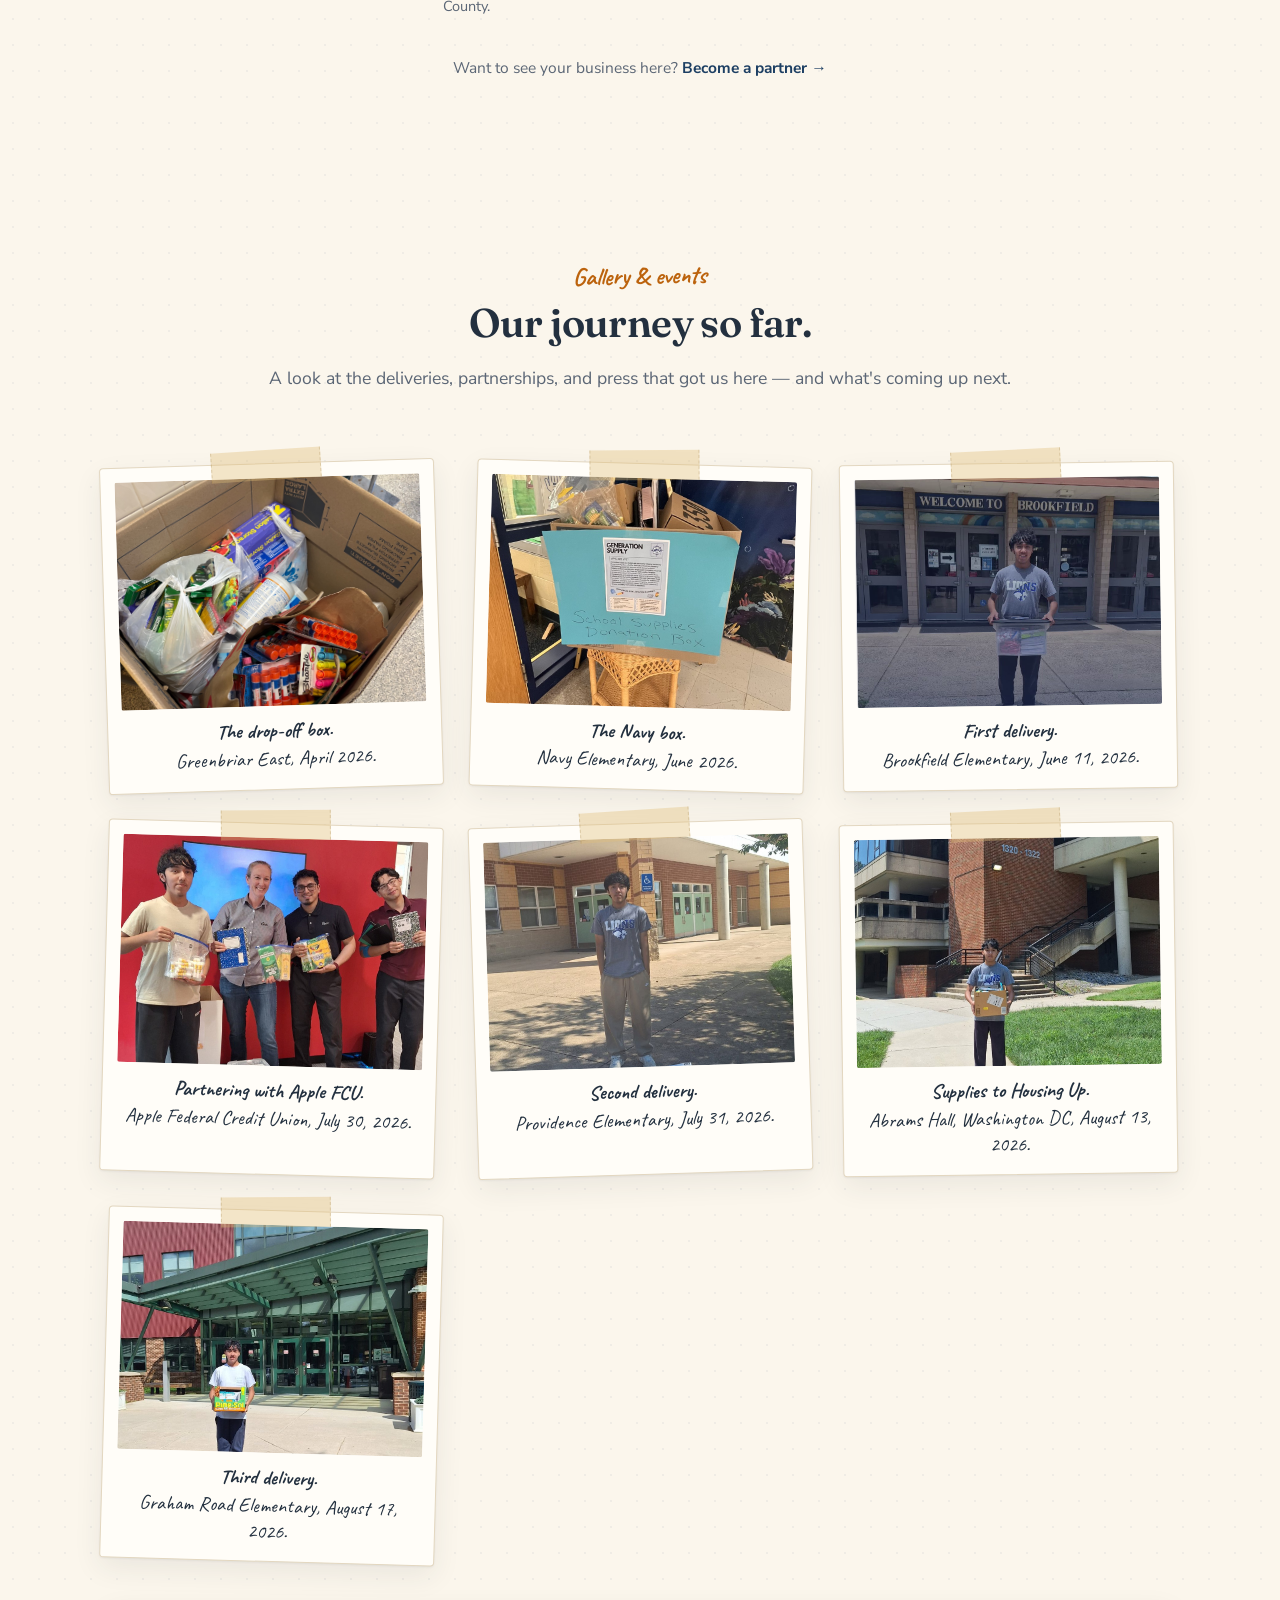
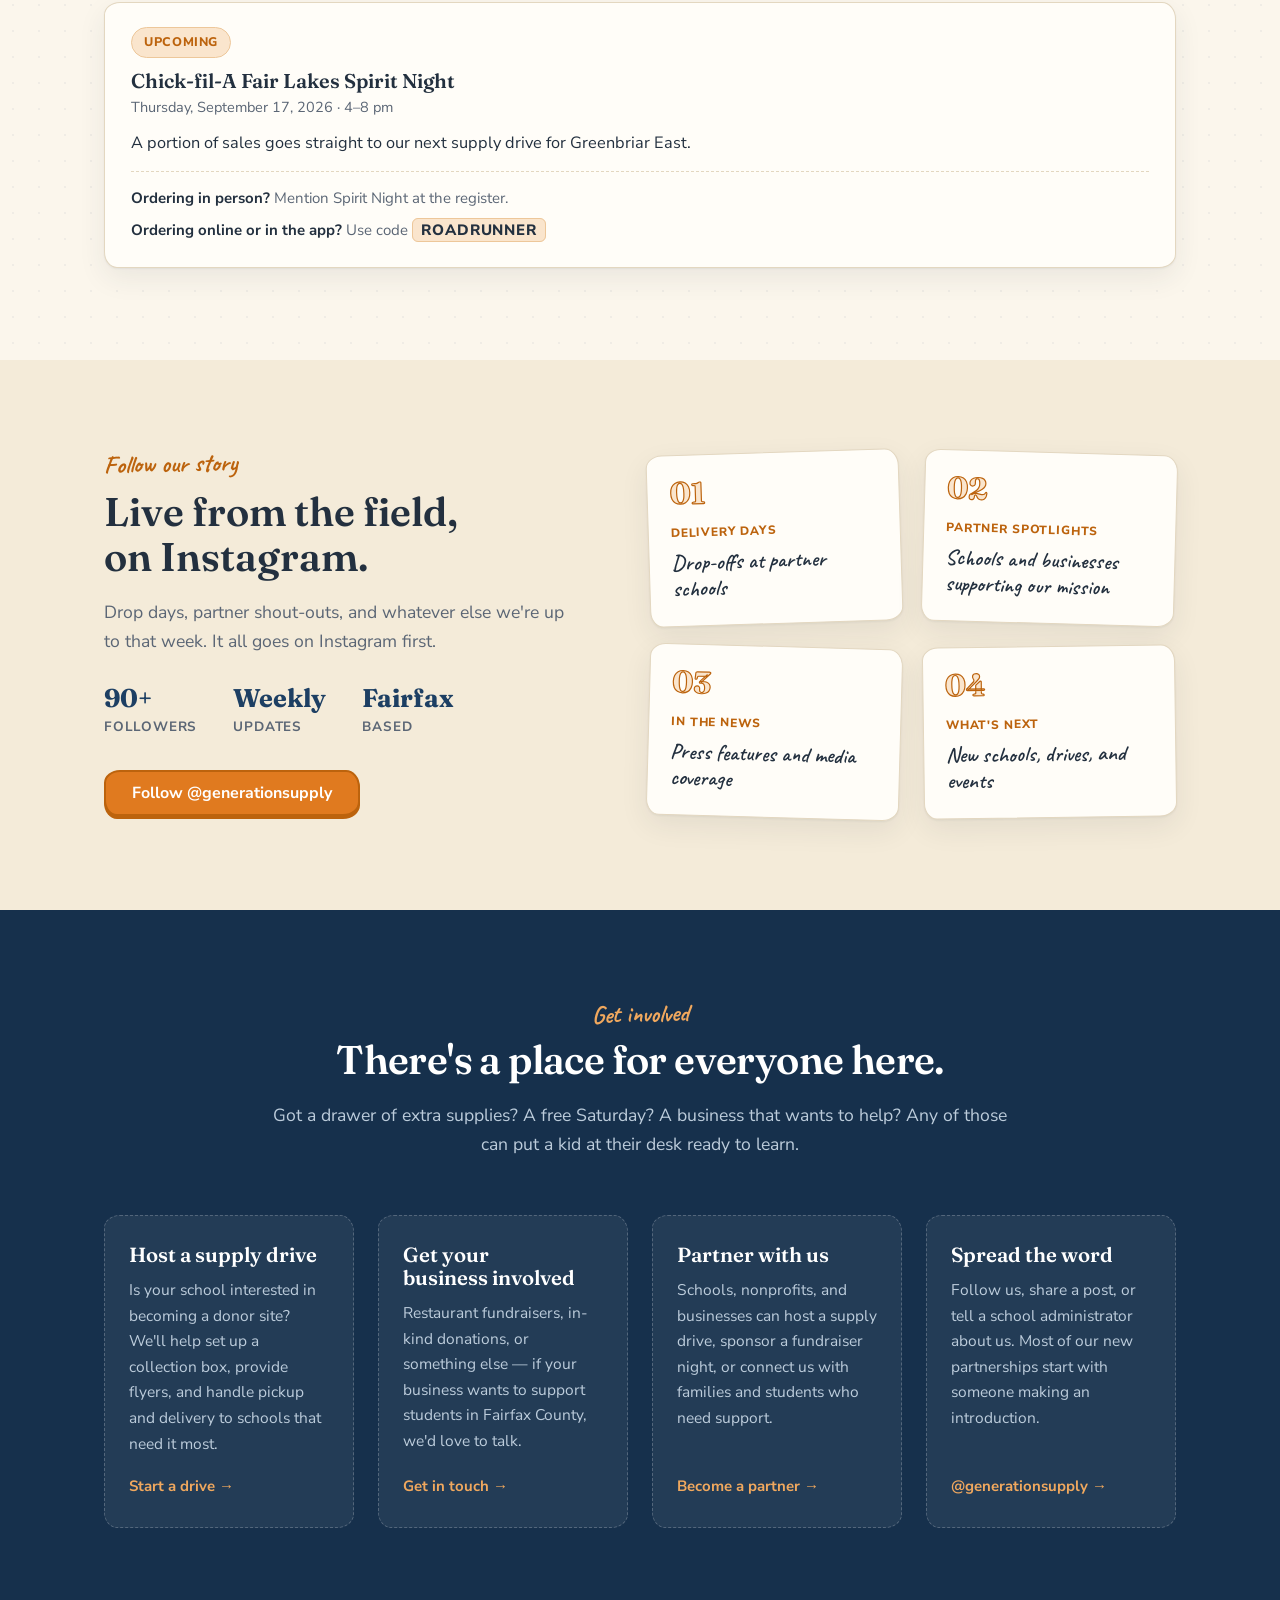
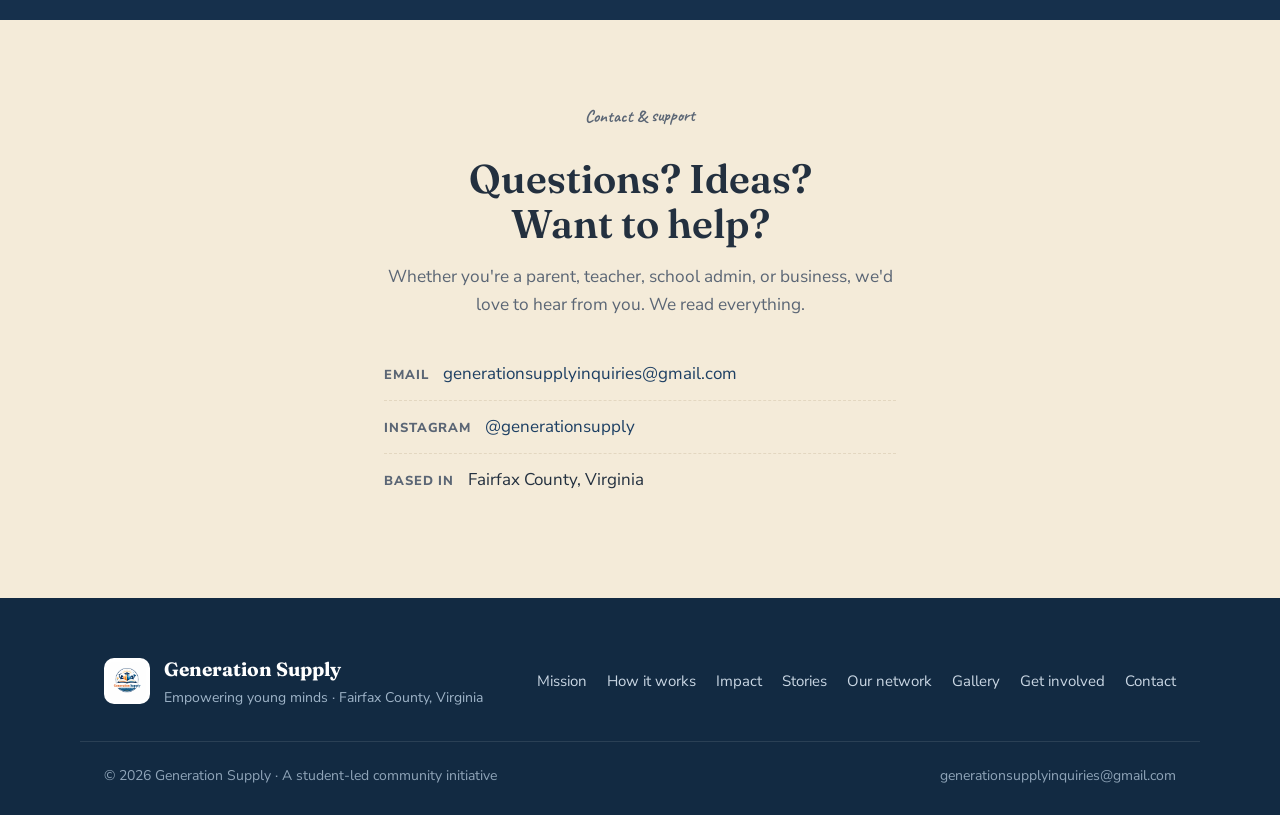
==== commit ac923aca: "Hide the service-area map for now Moved the map markup out of index.html into disabled/map-section.h" ====
--- a/index.html
+++ b/index.html
@@ -83,7 +83,7 @@
   <link rel="preconnect" href="https://fonts.gstatic.com" crossorigin />
   <link href="https://fonts.googleapis.com/css2?family=Fraunces:opsz,wght@9..144,500;9..144,600;9..144,700&family=Nunito+Sans:opsz,wght@6..12,400;6..12,600;6..12,700;6..12,800&family=Caveat:wght@500;600;700&display=swap" rel="stylesheet" />
 
-  <link rel="stylesheet" href="styles.css?v=17" />
+  <link rel="stylesheet" href="styles.css?v=18" />
 
   <!-- Decide before first paint whether the event banner shows, so it never flashes
        for someone who dismissed it or after the event has passed -->
@@ -437,17 +437,6 @@
             Here's the map so far.
           </p>
         </div>
-
-        <figure class="gm-figure">
-        <svg class="gm-svg" viewBox="0 0 1180 607" role="img" aria-label="Map of where Generation Supply collects and delivers school supplies"><defs><clipPath id="gmFrame"><rect x="0" y="0" width="1180" height="607" rx="10"/></clipPath></defs><g class="gm-shapes" clip-path="url(#gmFrame)"><rect class="gm-ground" x="0" y="0" width="1180" height="607"/><path class="gm-near" d="M-981.9 43.0L-323.3 239.3L-316.4 237.7L-310.7 241.2L-307.8 241.1L-304.1 238.5L-299.0 237.6L-296.0 240.0L-288.9 240.7L-283.1 251.3L-272.3 263.0L-265.4 263.9L-260.9 269.6L-254.3 270.0L-251.2 268.5L-247.6 270.4L-245.8 279.6L-243.8 279.9L-242.2 284.4L-236.8 288.7L-237.0 292.3L-233.7 301.1L-234.3 306.9L-231.4 309.5L-228.7 318.7L-225.5 322.1L-216.2 324.6L-205.8 347.2L-191.1 357.1L-191.5 364.0L-184.3 365.0L-179.2 368.0L-171.1 379.0L-164.0 378.3L-157.7 381.1L-154.8 378.9L-152.2 379.5L-144.5 384.1L-142.0 388.9L-133.1 392.8L-128.5 389.9L-125.3 391.0L-116.6 385.9L-107.4 391.7L-106.6 402.4L-102.3 413.1L-103.2 417.4L-107.0 422.4L-104.2 428.3L-106.1 432.4L-101.4 442.8L-107.9 449.5L-108.9 452.8L-104.4 452.6L-98.9 456.7L-102.0 463.2L-106.2 467.2L-108.2 474.7L-97.5 481.8L-97.4 484.4L-103.9 495.3L-101.7 501.0L-98.9 500.1L-96.6 502.2L-93.2 498.5L-96.4 495.5L-91.2 491.2L-78.6 498.0L-73.0 499.0L369.9 -77.4L358.2 -81.9L356.8 -87.2L344.0 -91.5L293.0 -90.0L279.2 -87.6L259.7 -90.8L247.3 -89.5L219.1 -96.7L206.8 -96.0L184.4 -101.1L173.2 -101.3L136.3 -113.0L102.2 -118.4L86.0 -125.9L70.2 -153.6L71.8 -161.7L69.7 -166.7L61.9 -174.7L53.2 -195.5L38.0 -216.4L20.3 -227.3L1.8 -232.5L-21.9 -242.8L-27.0 -243.2L-40.1 -251.9L-49.3 -272.9L-53.7 -295.4L-54.7 -319.7L-48.3 -328.7L-41.8 -361.1L-34.3 -381.6L-23.4 -402.2L-16.0 -412.4L-6.6 -419.0L35.3 -429.0L44.3 -434.3L51.4 -441.2L57.2 -456.2L55.0 -472.8L59.2 -488.6L67.8 -500.1L89.3 -518.4L93.4 -526.4L94.5 -533.2L91.1 -542.4L84.6 -548.7L65.9 -561.2L45.6 -580.4L36.4 -593.9L25.4 -601.3L11.2 -607.5L-10.0 -610.6L-20.2 -613.9L-46.0 -630.5L-61.3 -634.8L-82.6 -645.6L-88.5 -650.9L-93.5 -663.2L-104.5 -674.8L-110.9 -689.5L-118.8 -694.7L-125.5 -702.7L-128.3 -714.9L-127.5 -721.7L-130.0 -726.8L-127.6 -743.2L-129.1 -749.0L-137.8 -757.9L-141.7 -759.4L-165.9 -755.3L-183.8 -746.5L-193.6 -744.8L-210.5 -747.4L-223.6 -751.8L-228.4 -748.2L-234.1 -750.9L-244.0 -748.8L-258.7 -755.3L-269.2 -757.7L-275.0 -762.4L-303.3 -765.0L-317.5 -770.8L-328.0 -778.6L-348.2 -787.4L-359.8 -800.0L-370.5 -808.3L-374.5 -808.5L-384.4 -806.5L-394.5 -796.2L-408.7 -791.7L-420.5 -793.3L-439.2 -800.9L-456.3 -798.3L-463.4 -799.4L-466.6 -794.5L-488.1 -784.1L-497.2 -776.1L-505.0 -763.6L-515.8 -740.2L-523.4 -729.2L-528.7 -716.6L-535.8 -693.9L-535.9 -679.0L-544.3 -670.2L-546.9 -663.1L-548.0 -654.7L-545.6 -645.4L-553.4 -642.2L-556.6 -632.8L-556.1 -628.1L-564.5 -624.9L-567.3 -625.9L-568.9 -622.9L-572.3 -621.4L-574.2 -602.7L-566.0 -603.2L-571.8 -585.7L-575.2 -567.8L-588.7 -548.6L-596.8 -543.6L-596.3 -540.9L-606.9 -526.8L-606.4 -520.7L-612.9 -507.9L-622.6 -495.2L-620.8 -491.5L-632.9 -466.2L-632.0 -447.4L-646.3 -410.8L-645.5 -406.7L-649.0 -390.0L-653.3 -386.3L-656.7 -380.2L-660.4 -378.6L-669.7 -360.8L-676.0 -344.1L-682.0 -336.8L-685.5 -318.4L-683.5 -302.7L-689.3 -293.6L-694.2 -290.1L-696.1 -281.8L-704.3 -270.2L-714.9 -260.9L-720.6 -251.3L-732.1 -240.2L-751.0 -196.0L-752.4 -181.1L-760.0 -165.4L-760.6 -157.2L-767.4 -148.5L-769.1 -141.9L-770.5 -140.4L-780.0 -139.0L-791.5 -139.1L-800.4 -134.5L-819.4 -105.6L-826.3 -92.0L-830.5 -76.5L-836.9 -67.5L-845.2 -67.2L-849.8 -58.4L-857.4 -52.3L-863.7 -50.4L-866.9 -40.9L-886.5 -25.9L-905.6 -16.7L-909.5 -13.1L-908.4 -7.3L-923.5 2.7L-928.2 18.8L-938.8 16.2L-959.7 23.1L-967.3 24.1L-970.8 37.8L-979.7 40.3L-981.9 43.0Z"/><path class="gm-near" d="M-456.4 517.1L-456.0 539.9L-338.3 770.5L-261.9 914.3L-66.3 1294.4L-63.1 1296.2L4.6 1231.1L10.1 1221.5L10.5 1214.0L15.4 1207.7L17.5 1208.5L17.3 1206.7L19.7 1206.1L21.1 1202.7L35.6 1198.2L38.8 1201.6L43.1 1197.6L47.1 1199.5L53.2 1198.3L59.6 1204.2L65.0 1205.9L65.4 1212.9L68.0 1216.8L71.3 1217.0L70.9 1221.5L73.7 1223.7L73.9 1226.9L77.3 1229.5L79.9 1235.4L90.6 1233.5L97.7 1229.1L102.8 1230.4L106.7 1228.8L115.8 1229.4L117.4 1239.4L121.0 1243.5L127.7 1246.2L131.5 1250.3L137.7 1250.6L141.2 1258.0L146.1 1259.4L151.2 1269.3L159.8 1274.3L162.2 1272.9L167.0 1274.6L167.6 1278.5L172.5 1276.7L169.3 1282.8L174.1 1283.2L177.2 1290.3L183.6 1292.4L186.3 1297.7L191.1 1295.9L193.9 1297.7L197.3 1301.7L197.5 1304.7L202.0 1303.1L210.4 1309.6L216.5 1315.8L214.5 1321.7L220.1 1319.6L227.8 1327.5L228.6 1330.9L225.2 1334.0L227.0 1338.6L232.9 1342.0L232.6 1347.4L235.7 1351.7L241.6 1354.9L241.7 1359.9L250.5 1360.2L248.8 1366.3L258.0 1370.0L254.0 1374.6L254.5 1379.4L263.5 1379.2L266.1 1377.3L267.1 1379.2L268.8 1378.4L274.2 1387.0L273.7 1390.5L279.7 1397.4L289.0 1398.4L292.4 1394.0L296.8 1394.2L304.9 1397.5L308.6 1402.5L315.6 1401.2L326.3 1407.3L335.8 1408.2L345.6 1412.7L350.3 1410.2L354.2 1410.9L357.1 1413.1L358.3 1421.6L371.3 1432.4L388.1 1437.2L409.8 1449.0L413.1 1446.8L406.5 1438.8L411.8 1434.4L419.0 1433.6L425.5 1438.7L432.6 1437.1L433.8 1430.9L430.4 1424.8L430.9 1420.6L435.4 1417.1L440.0 1425.9L452.1 1401.7L457.7 1395.3L461.5 1397.2L462.2 1395.6L456.9 1393.9L457.3 1392.4L463.0 1383.7L466.6 1381.1L467.1 1375.3L475.0 1358.4L475.0 1351.5L480.6 1343.1L481.7 1337.2L479.4 1324.8L484.7 1314.4L492.7 1307.0L511.2 1297.8L512.4 1289.6L523.3 1285.8L544.0 1204.6L544.4 1195.5L585.3 1166.3L579.2 1108.4L598.8 1066.0L600.3 1055.5L599.0 1046.0L593.1 1034.6L549.9 981.9L536.1 974.0L526.6 954.6L528.0 953.7L523.7 947.8L511.5 940.6L504.6 938.4L484.5 919.8L470.4 914.4L442.9 895.5L433.2 891.4L424.0 881.2L418.3 881.4L410.9 885.3L403.0 896.8L399.5 899.3L375.3 898.0L372.9 895.0L372.8 891.7L379.2 881.7L386.9 876.9L385.4 870.2L378.0 868.3L366.1 872.4L361.8 871.5L359.9 868.0L361.5 855.3L360.1 852.3L351.7 849.0L341.2 848.1L334.7 845.1L321.9 844.1L310.9 833.3L307.2 834.7L302.2 840.5L295.5 859.9L286.6 864.9L283.5 874.1L279.8 874.6L272.6 870.3L261.9 854.5L258.9 845.1L259.2 834.2L265.0 822.1L263.1 808.2L259.7 801.7L250.9 792.2L238.8 785.1L242.2 769.3L229.9 766.6L221.5 768.2L215.3 760.7L211.8 759.5L208.4 761.4L206.1 766.6L208.8 776.6L201.2 776.9L197.2 779.9L191.8 779.7L191.5 774.3L194.1 767.9L203.4 756.9L202.2 754.6L183.6 744.3L180.0 736.1L182.0 733.3L188.0 733.3L189.6 731.2L189.3 723.6L183.2 718.3L184.6 711.8L190.1 706.5L180.2 698.8L172.6 695.7L169.8 691.6L160.2 686.8L153.3 680.7L145.9 683.9L146.6 664.7L139.1 654.5L139.2 648.4L133.3 632.5L125.3 619.1L116.1 618.2L109.4 622.5L110.1 628.5L106.9 636.8L104.1 639.5L95.8 640.3L94.2 636.4L90.8 635.2L84.5 641.2L76.0 638.2L66.8 640.7L57.8 637.9L53.4 630.7L46.7 631.7L45.0 638.6L39.3 636.7L32.0 638.5L16.6 634.0L16.0 627.9L25.6 612.9L26.6 604.5L21.8 597.4L0.9 590.5L-7.3 584.2L-10.0 572.0L-3.8 559.9L-22.7 545.6L-19.0 538.5L-19.4 529.7L-12.5 526.8L-15.0 521.5L-15.1 516.4L-19.9 515.4L-46.6 527.7L-55.2 526.3L-59.7 527.4L-70.6 521.2L-74.5 515.0L-74.9 510.3L-71.2 499.7L-78.6 498.0L-91.2 491.2L-96.4 495.5L-93.2 498.2L-93.7 500.7L-96.6 502.2L-98.9 500.1L-101.7 501.0L-103.7 494.6L-97.2 483.2L-98.2 480.8L-108.2 474.7L-106.2 467.2L-102.0 463.2L-98.9 456.7L-104.4 452.6L-108.9 452.8L-107.9 449.5L-101.4 442.8L-106.1 432.4L-104.2 428.3L-107.0 422.4L-103.2 417.4L-102.3 413.1L-106.6 402.4L-107.4 391.7L-116.6 385.9L-125.3 391.0L-128.5 389.9L-133.1 392.8L-142.0 388.9L-144.5 384.1L-152.2 379.5L-154.8 378.9L-157.7 381.1L-164.0 378.3L-171.1 379.0L-179.2 368.0L-184.3 365.0L-191.5 364.0L-191.1 357.1L-205.8 347.2L-216.2 324.6L-225.5 322.1L-228.7 318.7L-231.4 309.5L-234.3 306.9L-233.7 301.1L-237.0 292.3L-236.8 288.7L-242.2 284.4L-243.8 279.9L-245.8 279.6L-247.6 270.4L-251.2 268.5L-254.3 270.0L-260.9 269.6L-265.4 263.9L-272.3 263.0L-283.1 251.3L-288.9 240.7L-296.0 240.0L-298.3 237.6L-309.4 241.2L-316.4 237.7L-323.3 239.3L-326.9 238.2L-330.4 245.5L-332.3 260.1L-336.6 262.1L-345.7 281.6L-342.8 285.3L-346.2 293.7L-345.5 298.7L-348.4 303.6L-349.2 309.6L-381.1 373.9L-407.2 391.6L-419.3 428.2L-418.8 434.2L-426.9 480.6L-426.2 488.0L-433.4 510.6L-456.1 510.4L-456.4 517.1Z"/><path class="gm-near" d="M-54.7 -319.7L-53.7 -295.4L-49.3 -272.9L-40.1 -251.9L-27.0 -243.2L-21.9 -242.8L1.8 -232.5L20.3 -227.3L38.0 -216.4L53.2 -195.5L61.9 -174.7L69.7 -166.7L71.8 -161.7L70.2 -153.6L80.2 -137.8L84.2 -128.1L87.8 -124.5L102.2 -118.4L136.3 -113.0L173.2 -101.3L184.4 -101.1L206.8 -96.0L219.1 -96.7L247.3 -89.5L259.7 -90.8L280.3 -87.6L293.0 -90.0L345.0 -91.3L357.4 -86.9L358.2 -81.9L373.5 -76.2L380.2 -71.2L389.6 -69.5L398.8 -61.8L416.8 -61.2L441.4 -48.6L454.3 -39.7L461.9 -30.9L482.4 -13.8L495.5 -8.5L524.1 -1.0L540.6 7.8L544.2 11.6L548.0 20.1L547.4 32.8L543.1 41.5L534.6 48.1L530.7 54.6L524.7 69.4L524.2 74.9L530.7 93.3L536.7 95.6L540.3 101.3L548.1 128.1L557.5 132.4L569.0 146.3L575.3 136.3L579.8 136.2L584.1 142.5L586.8 150.8L593.5 157.4L598.7 159.3L602.7 158.4L619.2 164.8L622.1 162.6L627.4 162.5L631.8 165.9L648.7 172.1L655.8 167.8L667.4 169.5L682.8 166.3L707.9 171.1L716.3 168.0L726.7 172.8L747.9 174.6L756.1 177.8L780.6 206.3L796.7 242.7L814.5 260.7L982.6 91.8L1064.7 174.8L1071.7 159.4L1081.2 148.9L1098.3 143.3L1102.5 116.6L1095.2 110.8L1088.5 102.2L1262.9 -199.9L1261.7 -201.3L1264.6 -202.8L1275.6 -234.0L1267.6 -243.5L1277.4 -250.7L1276.3 -252.5L1279.5 -254.4L1281.0 -251.8L1295.6 -258.7L1298.2 -265.4L1302.3 -267.3L1309.5 -280.7L1287.5 -265.1L1270.0 -261.3L1263.4 -266.4L1251.4 -266.5L1250.2 -271.4L1244.0 -280.2L1226.2 -290.0L1224.5 -298.3L1221.1 -298.5L1211.6 -293.4L1208.5 -287.3L1202.0 -283.0L1191.2 -282.2L1185.2 -273.8L1177.7 -274.8L1159.5 -285.1L1158.8 -289.2L1162.1 -295.3L1171.5 -300.9L1170.2 -310.2L1176.3 -312.2L1175.8 -316.0L1172.4 -319.9L1164.8 -315.9L1154.7 -316.6L1149.3 -318.4L1145.8 -326.1L1122.5 -329.1L1119.5 -336.5L1119.7 -341.1L1125.9 -353.7L1127.0 -363.5L1122.8 -366.9L1117.2 -365.9L1115.7 -368.0L1108.6 -369.7L1105.7 -372.6L1096.3 -375.3L1076.4 -375.4L1067.6 -384.3L1067.4 -387.7L1075.7 -396.8L1072.7 -399.2L1060.3 -396.8L1058.3 -402.2L1064.0 -401.8L1070.8 -404.6L1072.2 -407.2L1069.7 -408.9L1060.2 -410.1L1054.1 -413.5L1051.9 -417.0L1053.7 -419.8L1053.9 -425.9L1056.3 -427.6L1060.7 -438.7L1061.0 -445.9L1055.1 -450.2L1046.0 -450.6L1043.2 -453.4L1043.1 -457.2L1050.7 -479.9L1049.8 -485.0L1048.0 -487.5L1033.8 -492.0L1028.5 -501.7L1021.9 -505.1L1011.6 -517.5L1005.3 -521.4L1000.4 -522.0L1002.0 -532.8L995.3 -540.9L996.1 -548.9L990.3 -550.8L984.5 -556.6L976.1 -566.9L976.4 -571.3L974.5 -569.5L962.0 -571.0L956.2 -573.9L951.2 -572.4L946.7 -577.9L942.2 -577.4L938.4 -581.3L940.6 -586.4L936.9 -595.0L937.7 -596.7L929.7 -602.9L928.7 -608.8L925.0 -610.1L923.7 -612.8L921.6 -611.4L921.5 -614.7L917.8 -618.5L915.5 -618.1L910.3 -621.5L904.8 -621.7L901.3 -625.2L902.1 -627.1L899.3 -631.0L886.4 -633.5L880.3 -638.0L871.9 -638.9L866.0 -641.5L862.6 -645.2L849.4 -648.5L843.9 -643.2L840.7 -644.7L833.9 -643.2L830.3 -645.7L827.1 -644.7L821.2 -652.6L812.6 -651.2L800.5 -656.1L791.7 -654.6L789.6 -659.7L785.1 -660.7L782.8 -667.4L784.3 -677.2L778.8 -681.5L779.0 -684.8L771.3 -694.9L772.5 -698.4L771.4 -702.5L776.8 -707.8L771.2 -711.8L771.5 -719.9L764.0 -722.2L760.8 -729.1L752.1 -739.4L745.9 -742.8L742.4 -747.5L729.4 -754.6L723.9 -763.2L719.4 -761.7L715.5 -773.5L714.0 -775.1L708.5 -775.3L706.6 -777.6L703.3 -783.4L700.6 -797.7L682.9 -820.2L676.2 -840.5L671.3 -846.5L671.4 -853.5L678.6 -865.8L688.0 -870.4L712.3 -890.4L247.9 -611.8L91.0 -522.5L88.2 -516.9L67.8 -500.1L59.2 -488.6L55.0 -472.8L57.2 -456.2L53.3 -444.5L48.7 -437.9L34.7 -428.8L-6.6 -419.0L-14.7 -413.7L-22.0 -404.5L-34.3 -381.6L-41.8 -361.1L-48.3 -328.7L-54.7 -319.7Z"/><path class="gm-near" d="M893.0 883.1L965.4 1129.9L968.0 1132.7L972.0 1125.6L971.3 1121.8L978.1 1115.6L978.9 1112.7L981.4 1112.0L984.9 1105.9L985.9 1098.6L989.2 1096.4L988.2 1095.1L1000.2 1089.4L1003.3 1085.0L1011.2 1084.1L1013.7 1078.0L1012.7 1073.1L1016.8 1068.7L1015.7 1066.1L1019.2 1065.5L1019.2 1063.5L1022.7 1061.2L1024.7 1050.6L1027.1 1046.6L1031.8 1042.6L1045.5 1037.7L1046.9 1034.8L1048.8 1035.9L1050.6 1033.2L1055.4 1033.9L1059.0 1032.4L1059.2 1029.9L1061.9 1031.1L1065.5 1026.9L1072.0 1028.7L1081.2 1023.2L1090.9 1019.7L1094.2 1020.4L1097.2 1018.1L1107.5 1019.6L1113.4 1017.6L1115.4 1019.1L1119.7 1016.3L1128.6 1017.0L1133.0 1011.5L1149.2 1009.3L1153.2 1011.6L1152.4 1012.9L1164.9 1015.1L1166.2 1016.7L1183.7 1015.4L1190.5 1022.6L1193.1 1022.6L1198.4 1027.6L1208.8 1025.6L1217.7 1028.9L1225.3 1026.6L1237.3 1028.5L1239.3 1030.4L1240.2 1029.4L1247.0 1033.2L1258.9 1032.2L1261.9 1034.2L1264.1 1032.7L1273.4 1035.8L1275.8 1033.2L1283.0 1032.5L1286.9 1027.0L1292.9 1027.8L1295.3 1025.6L1303.4 1026.7L1308.0 1020.3L1313.3 1019.2L1321.5 1020.8L1327.7 1014.4L1334.2 1017.3L1339.4 1017.5L1343.2 1015.6L1350.0 1018.4L1353.6 1016.0L1362.7 1016.6L1543.7 1103.0L1573.0 1115.2L1584.0 1122.6L1587.9 1123.5L1593.7 1121.8L1608.2 1129.4L1611.3 1157.3L1610.5 1167.7L1612.6 1173.4L1611.0 1183.8L1613.0 1184.2L1612.7 1186.9L1617.7 1192.6L1619.8 1199.8L1619.5 1221.9L1617.9 1225.8L1622.1 1235.2L1618.7 1242.6L1622.0 1244.5L1625.3 1251.8L1621.8 1257.3L1624.9 1261.1L1625.8 1266.2L1623.7 1269.8L1619.8 1271.8L1625.5 1275.3L1623.5 1290.9L1629.6 1294.8L1634.9 1291.2L1643.0 1294.3L1644.0 1299.1L1650.1 1303.2L1654.1 1309.5L1666.2 1310.9L1669.6 1313.4L1677.4 1314.9L1674.1 1318.1L1674.9 1319.8L1682.0 1320.9L1683.9 1317.1L1687.2 1321.8L1692.7 1324.4L1694.1 1331.7L1696.6 1333.5L1700.1 1333.4L1700.8 1326.4L1704.5 1325.6L1706.6 1328.1L1707.3 1335.2L1716.4 1333.1L1726.0 1338.6L1729.6 1347.2L1753.8 1354.0L1761.8 1352.8L1767.7 1324.6L1768.6 1307.5L1759.1 1279.1L1754.6 1271.0L1757.0 1255.2L1751.0 1229.3L1754.3 1214.9L1762.5 1198.7L1764.6 1187.7L1768.4 1178.9L1766.1 1156.7L1768.5 1129.0L1755.6 1102.7L1750.3 1098.6L1739.0 1094.5L1730.1 1086.2L1725.1 1078.2L1727.6 1044.1L1741.4 1027.0L1745.6 1015.9L1744.1 1006.7L1736.6 1002.2L1722.0 1002.1L1715.7 999.9L1711.3 996.8L1707.6 989.7L1708.3 984.9L1711.3 982.2L1724.7 978.8L1730.1 975.1L1737.5 956.1L1737.1 954.1L1719.3 942.0L1715.2 936.5L1712.9 924.3L1720.4 902.2L1720.5 896.2L1714.5 883.7L1705.4 873.9L1723.4 834.7L1718.5 813.8L1719.6 808.5L1723.5 804.6L1735.1 805.5L1742.6 801.9L1743.9 797.9L1742.3 776.0L1739.3 771.2L1736.7 770.1L1722.8 769.8L1717.3 768.4L1714.7 765.7L1710.6 755.2L1710.8 742.0L1707.8 717.5L1705.2 713.0L1692.8 702.4L1682.7 697.5L1680.0 691.8L1679.1 684.1L1683.6 672.4L1697.8 668.6L1703.1 665.2L1706.3 660.6L1704.9 655.9L1695.9 649.5L1687.6 639.0L1687.5 632.8L1692.8 617.2L1684.2 601.5L1683.9 592.1L1688.7 584.9L1691.9 584.2L1699.6 587.5L1705.1 586.9L1716.5 577.4L1717.5 567.1L1714.2 552.5L1713.7 539.6L1710.4 528.4L1711.3 520.8L1716.7 499.9L1725.3 488.5L1728.7 479.1L1726.3 470.9L1727.7 464.8L1734.4 451.9L1746.1 444.7L1750.7 435.1L1751.1 429.7L1755.8 427.0L1759.6 421.1L1762.2 404.3L1760.7 401.4L1761.9 394.7L1766.1 393.9L1770.0 389.7L1760.2 377.4L1760.3 366.5L1767.0 358.5L1770.6 356.6L1770.2 353.8L1771.8 352.8L1770.6 350.5L1774.9 345.1L1774.2 337.0L1773.0 334.5L1769.5 336.0L1763.6 330.0L1755.4 325.7L1756.9 318.1L1754.0 309.2L1750.8 308.9L1745.1 302.2L1741.4 306.0L1738.7 305.0L1729.4 289.7L1731.2 285.8L1746.7 281.1L1749.2 274.1L1749.1 268.2L1731.9 262.2L1726.2 253.8L1729.6 242.7L1723.8 233.4L1719.9 221.6L1723.9 212.7L1722.3 199.3L1719.9 195.4L1720.0 191.9L1711.9 183.1L1711.5 166.0L1708.3 165.5L1702.5 160.7L1700.9 156.8L1701.7 154.3L1706.0 152.9L1707.8 146.4L1704.1 143.9L1704.6 136.2L1713.3 129.7L1711.0 123.9L1706.5 120.7L1704.5 116.0L1700.5 114.4L1695.0 108.4L1693.6 104.8L1691.3 103.7L1691.0 99.4L1686.4 94.9L1678.6 93.3L1677.2 89.6L1671.4 88.4L1668.4 83.5L1664.4 81.3L1654.4 83.6L1653.8 80.1L1657.9 69.7L1654.6 63.5L1650.3 60.5L1644.1 63.5L1640.6 61.3L1638.6 61.9L1630.1 49.1L1627.2 46.5L1622.8 45.5L1622.5 40.9L1613.7 33.1L1618.1 26.4L1616.1 10.9L1611.1 2.7L1606.1 1.0L1602.5 -3.3L1607.6 -10.4L1604.6 -13.8L1599.1 -14.8L1595.1 -20.6L1588.5 -22.8L1576.9 -15.7L1572.5 -21.6L1573.2 -25.3L1570.4 -29.8L1566.1 -25.8L1562.7 -25.7L1560.1 -31.3L1552.3 -31.3L1550.0 -34.7L1552.8 -38.9L1550.7 -42.0L1546.9 -41.3L1545.7 -43.1L1530.9 -46.2L1528.5 -42.6L1523.6 -41.3L1513.1 -45.2L1510.5 -50.7L1510.8 -55.9L1508.3 -64.6L1506.0 -65.9L1505.5 -68.7L1493.8 -72.0L1491.4 -84.3L1487.7 -90.8L1480.6 -87.1L1474.8 -86.2L1470.6 -87.2L1467.7 -90.3L1464.2 -89.6L1462.2 -91.0L1458.3 -88.4L1451.6 -93.3L1448.5 -92.9L1439.7 -99.7L1432.5 -101.0L1429.3 -108.8L1425.4 -109.5L1425.3 -106.5L1420.2 -105.1L1416.6 -111.0L1415.4 -120.5L1416.7 -122.1L1418.7 -120.8L1419.8 -123.2L1422.4 -123.5L1422.8 -125.9L1427.1 -127.3L1421.7 -146.1L1429.2 -156.7L1432.7 -158.0L1432.6 -160.5L1438.5 -164.8L1436.8 -178.9L1433.8 -181.5L1432.0 -179.2L1430.3 -180.9L1427.4 -180.0L1426.7 -182.9L1423.9 -181.9L1416.3 -184.8L1416.1 -195.5L1409.4 -202.9L1408.9 -208.2L1402.0 -213.6L1395.0 -215.4L1391.9 -218.4L1387.1 -218.0L1376.2 -222.8L1362.5 -221.6L1346.7 -228.2L1345.5 -231.9L1341.4 -233.2L1335.0 -241.0L1331.7 -249.7L1317.3 -265.9L1314.3 -273.7L1315.4 -277.7L1313.5 -279.8L1309.5 -280.7L1302.3 -267.3L1298.2 -265.4L1295.6 -258.7L1281.0 -251.8L1279.5 -254.4L1276.3 -252.5L1277.4 -250.7L1267.6 -243.5L1275.6 -234.0L1264.6 -202.8L1261.7 -201.3L1262.9 -199.9L1088.5 102.2L1095.2 110.8L1102.5 116.6L1098.3 143.3L1081.2 148.9L1071.7 159.4L1072.3 160.8L1064.6 174.1L1263.2 374.4L986.2 652.5L985.9 655.2L983.9 655.6L979.8 790.2L977.2 795.5L981.3 802.1L981.5 832.2L977.5 852.4L971.4 863.5L956.6 875.9L917.4 875.6L912.7 871.3L893.0 883.1Z"/><path class="gm-near" d="M702.6 373.3L835.0 506.1L834.1 509.5L839.8 513.2L841.9 512.4L841.6 515.4L844.2 518.8L846.0 517.1L850.4 520.2L856.8 527.1L855.4 529.3L865.4 536.6L882.4 553.6L886.0 550.3L888.1 544.1L889.4 523.3L887.2 508.4L900.8 511.3L903.5 508.9L926.1 508.8L934.7 505.8L953.5 517.0L970.3 515.8L974.9 518.9L977.3 518.2L978.3 520.0L984.3 521.3L996.3 519.1L1001.3 494.5L1003.8 492.2L1001.4 488.8L999.9 477.7L994.6 465.4L989.9 460.9L988.7 455.2L985.1 455.7L984.0 458.0L979.3 454.8L989.3 452.5L988.1 443.6L983.8 434.6L972.3 421.8L969.5 423.7L972.0 427.7L970.8 432.1L964.0 433.6L960.2 428.0L960.0 420.3L956.9 415.1L951.6 409.3L944.0 407.9L933.6 387.2L933.5 380.6L926.0 363.0L925.9 356.6L923.4 353.9L903.3 348.8L892.7 348.6L882.5 346.2L861.4 331.8L849.8 319.6L848.2 311.5L843.5 302.8L823.0 278.2L818.7 265.7L814.5 260.7L702.6 373.3Z"/><path class="gm-near" d="M762.1 600.5L764.6 613.5L766.4 613.1L771.7 628.4L776.2 626.8L776.6 633.9L813.8 627.0L829.0 620.7L830.5 623.3L847.9 619.4L860.0 619.8L908.4 627.3L917.5 629.9L935.5 638.7L934.3 641.7L983.5 669.5L983.9 655.6L985.9 655.2L986.9 651.9L986.4 627.0L991.0 595.3L987.0 575.7L984.8 573.2L985.4 569.6L982.4 565.8L987.1 562.1L989.2 545.6L986.7 541.3L980.3 536.5L979.1 537.7L980.6 542.5L978.3 543.4L974.3 533.6L971.2 516.0L953.5 517.0L934.7 505.8L926.1 508.8L903.5 508.9L900.8 511.3L887.2 508.4L889.4 523.3L888.1 544.1L886.0 550.3L882.5 553.6L865.4 536.6L855.4 529.3L856.8 527.1L850.4 520.2L846.0 517.1L844.2 518.8L841.6 515.4L841.9 512.4L839.8 513.2L834.1 509.5L811.3 518.6L810.5 515.6L804.5 517.1L804.2 515.7L801.9 517.6L803.1 520.5L801.3 521.1L803.8 525.9L797.2 527.7L789.8 537.6L781.5 540.8L782.3 544.5L769.5 554.7L767.3 558.6L766.8 563.6L774.6 563.5L777.4 570.0L772.3 575.3L774.7 577.6L771.9 582.0L769.2 580.8L763.8 589.8L762.1 600.5Z"/><path class="gm-near" d="M654.4 358.7L657.0 363.3L665.2 370.0L663.3 374.5L661.7 372.5L660.2 374.6L662.8 375.7L660.3 378.7L655.6 392.9L665.7 414.7L688.1 411.2L699.6 413.0L732.5 428.5L734.1 427.6L732.4 425.0L738.2 430.3L750.5 427.8L750.7 421.7L702.6 373.3L667.1 365.4L661.7 361.0L663.5 358.5L661.4 355.5L655.7 356.7L654.4 358.7Z"/><path class="gm-home" d="M-75.3 512.2L-70.8 521.1L-59.5 527.5L-55.2 526.3L-46.6 527.7L-19.6 515.3L-14.6 516.9L-15.0 521.5L-12.5 526.8L-19.4 529.7L-19.0 538.5L-22.7 545.6L-3.8 559.9L-10.0 572.0L-7.3 584.2L0.9 590.5L21.8 597.4L26.6 604.5L25.6 612.9L15.8 628.4L16.8 634.2L32.0 638.5L39.3 636.7L45.0 638.6L46.7 631.7L53.4 630.7L57.8 637.9L66.8 640.7L76.0 638.2L84.5 641.2L90.8 635.2L94.2 636.4L95.8 640.3L104.1 639.5L106.9 636.8L110.1 628.5L109.4 622.5L115.3 618.4L125.2 619.0L133.3 632.5L139.2 648.4L139.1 654.5L146.6 664.7L145.9 683.9L153.3 680.7L160.2 686.8L169.8 691.6L172.6 695.7L180.2 698.8L190.1 706.5L184.6 711.8L183.2 718.3L189.3 723.6L189.6 731.2L188.0 733.3L182.0 733.3L180.0 736.1L183.6 744.3L202.2 754.6L203.4 756.9L194.1 767.9L191.5 774.3L191.8 779.7L197.2 779.9L201.2 776.9L208.8 776.6L206.1 766.6L208.4 761.4L211.8 759.5L215.3 760.7L221.5 768.2L229.9 766.6L242.2 769.3L238.8 785.1L250.9 792.2L259.7 801.7L263.1 808.2L265.0 822.1L259.2 834.2L258.9 845.1L261.9 854.5L272.6 870.3L279.8 874.6L283.5 874.1L286.6 864.9L295.5 859.9L302.2 840.5L307.2 834.7L310.9 833.3L321.9 844.1L334.7 845.1L341.2 848.1L351.7 849.0L360.1 852.3L361.5 855.3L359.9 868.0L361.8 871.5L366.1 872.4L378.0 868.3L385.4 870.2L386.9 876.9L379.2 881.7L372.8 891.7L372.9 895.0L375.3 898.0L399.5 899.3L403.0 896.8L410.9 885.3L418.3 881.4L424.0 881.2L433.2 891.4L442.9 895.5L470.4 914.4L484.5 919.8L504.6 938.4L511.5 940.6L523.7 947.8L528.0 953.7L526.6 954.6L536.1 974.0L549.9 981.9L593.1 1034.6L599.0 1046.0L600.3 1055.5L598.8 1066.0L579.2 1108.4L585.3 1166.3L642.5 1125.3L650.0 1123.4L661.6 1124.4L666.8 1120.2L680.6 1117.3L685.7 1113.4L701.2 1110.5L792.0 1081.4L788.7 1067.8L784.9 1059.9L786.5 1054.6L779.2 1047.5L779.1 1038.6L786.9 974.2L798.4 961.7L808.4 943.4L848.5 909.0L860.4 905.6L870.9 895.6L880.9 888.8L882.3 890.1L883.1 887.5L899.5 878.3L912.7 871.3L917.4 875.6L956.6 875.9L971.4 863.5L977.5 852.4L981.5 832.2L981.3 802.1L977.2 795.5L979.8 790.2L983.5 669.5L934.3 641.7L935.5 638.7L917.5 629.9L908.4 627.3L860.0 619.8L847.9 619.4L830.5 623.3L829.0 620.7L813.8 627.0L776.6 633.9L776.2 626.8L771.7 628.4L766.4 613.1L764.6 613.5L762.1 600.5L763.8 589.8L769.2 580.8L771.9 582.0L774.7 577.6L772.3 575.3L777.4 570.0L774.6 563.5L766.8 563.6L767.3 558.6L769.5 554.7L782.3 544.5L781.5 540.8L789.8 537.6L797.2 527.7L803.8 525.9L801.3 521.1L803.1 520.5L801.9 517.6L804.2 515.7L804.5 517.1L810.5 515.6L811.3 518.6L834.1 509.7L835.0 506.1L750.7 421.7L750.5 427.8L738.2 430.3L732.4 425.0L734.1 427.6L732.5 428.5L699.6 413.0L688.1 411.2L665.7 414.7L655.6 392.9L660.3 378.7L662.8 375.7L660.2 374.6L661.7 372.5L663.3 374.5L665.2 370.0L654.9 360.8L655.5 356.8L661.4 355.5L663.5 358.5L661.7 361.0L667.1 365.4L702.6 373.3L814.5 260.7L796.7 242.7L780.6 206.3L758.8 179.9L747.9 174.6L730.8 173.7L716.3 168.0L707.9 171.1L682.8 166.3L667.4 169.5L655.8 167.8L648.7 172.1L631.8 165.9L627.4 162.5L622.1 162.6L619.2 164.8L602.7 158.4L598.7 159.3L593.5 157.4L586.8 150.8L584.1 142.5L579.8 136.2L575.3 136.3L569.0 146.3L557.5 132.4L548.1 128.1L540.3 101.3L536.7 95.6L530.7 93.3L524.2 74.9L524.7 69.4L530.7 54.6L534.6 48.1L543.1 41.5L547.4 32.8L548.0 20.1L543.0 10.2L524.1 -1.0L495.5 -8.5L482.4 -13.8L461.9 -30.9L453.1 -40.6L420.4 -59.7L413.5 -62.0L398.8 -61.8L389.6 -69.5L380.2 -71.2L369.9 -77.4L-73.1 499.1L-70.8 500.5L-75.3 512.2Z M395.1 502.4L395.1 505.6L411.4 511.5L416.1 502.2L407.8 500.6L405.2 501.3L404.6 504.1L398.2 504.3L399.0 502.4L395.1 502.4Z"/><path class="gm-dc" d="M814.5 260.7L818.7 265.7L823.0 278.2L843.5 302.8L848.2 311.5L849.8 319.6L861.4 331.8L882.5 346.2L892.7 348.6L903.3 348.8L923.4 353.9L925.9 356.6L926.0 363.0L933.5 380.6L933.6 387.2L944.0 407.9L951.6 409.3L956.9 415.1L960.0 420.3L959.9 427.2L963.3 433.1L967.3 434.0L970.8 432.1L972.0 427.7L969.6 423.2L972.7 421.8L986.1 439.0L989.3 452.5L979.3 454.8L984.0 458.0L985.1 455.7L988.7 455.2L989.9 460.9L994.6 465.4L999.9 477.7L1001.4 488.8L1003.9 492.5L1001.3 494.5L996.3 519.1L984.3 521.3L978.3 520.0L977.3 518.2L974.9 518.9L971.2 516.0L974.3 533.6L978.3 543.4L980.6 542.5L979.1 537.7L980.3 536.5L986.7 541.3L989.2 545.6L987.1 562.1L982.4 565.8L985.4 569.6L984.8 573.2L987.0 575.7L991.0 595.3L986.4 627.0L986.9 651.9L1263.2 374.4L982.6 91.8L814.5 260.7Z"/></g><g class="gm-pins"><g class="gm-pin gm-hub" tabindex="0" role="button" data-i="0" aria-label="Greenbriar East Elementary" data-stop="stop-greenbriar-east" data-detail="Greenbriar East Elementary &mdash; our pilot donor school. April 15&ndash;30, 2026 &middot; $800+ raised"><circle class="gm-halo" cx="228.8" cy="431.7" r="17"/><circle class="gm-dot"  cx="228.8" cy="431.7" r="7.5"/><text class="gm-lbl" x="228.8" y="461.7" text-anchor="middle">Greenbriar East</text></g><g class="gm-pin gm-hub" tabindex="0" role="button" data-i="1" aria-label="Navy Elementary School" data-stop="stop-navy" data-detail="Navy Elementary School &mdash; our second donor school. June 1&ndash;17, 2026 &middot; $900+ raised"><circle class="gm-halo" cx="261.4" cy="384.4" r="17"/><circle class="gm-dot"  cx="261.4" cy="384.4" r="7.5"/><text class="gm-lbl" x="275.4" y="366.4" text-anchor="start">Navy</text></g><g class="gm-pin gm-give" tabindex="0" role="button" data-i="2" aria-label="Brookfield Elementary School" data-stop="stop-brookfield" data-detail="Brookfield Elementary School &mdash; our first delivery, June 11, 2026."><circle class="gm-halo" cx="175.9" cy="403.2" r="17"/><circle class="gm-dot"  cx="175.9" cy="403.2" r="7.5"/><text class="gm-lbl" x="159.9" y="387.2" text-anchor="end">Brookfield</text></g><g class="gm-pin gm-give" tabindex="0" role="button" data-i="3" aria-label="Providence Elementary School" data-stop="stop-providence" data-detail="Providence Elementary School &mdash; our second delivery, July 31, 2026."><circle class="gm-halo" cx="373.4" cy="453.6" r="17"/><circle class="gm-dot"  cx="373.4" cy="453.6" r="7.5"/><text class="gm-lbl" x="373.4" y="484.6" text-anchor="middle">Providence</text></g><g class="gm-pin gm-give" tabindex="0" role="button" data-i="4" aria-label="Graham Road Elementary School" data-stop="stop-graham-road" data-detail="Graham Road Elementary School &mdash; delivered August 17, 2026."><circle class="gm-halo" cx="663.6" cy="419.8" r="17"/><circle class="gm-dot"  cx="663.6" cy="419.8" r="7.5"/><text class="gm-lbl" x="663.6" y="401.8" text-anchor="middle">Graham Road</text></g><g class="gm-pin gm-np" tabindex="0" role="button" data-i="5" aria-label="Housing Up" data-stop="" data-detail="Housing Up &mdash; a DC nonprofit housing and supporting families. Supplies delivered August 13, 2026."><circle class="gm-halo" cx="1004.1" cy="153.0" r="17"/><circle class="gm-dot"  cx="1004.1" cy="153.0" r="7.5"/><text class="gm-lbl" x="1004.1" y="135.0" text-anchor="middle">Housing Up</text></g></g></svg>
-        <div class="gm-key">
-        <span class="gm-hub"><i></i>Schools that collected for us</span>
-        <span class="gm-give"><i></i>Schools we delivered to</span>
-        <span class="gm-np"><i></i>Nonprofit partners</span>
-        </div>
-        </figure>
-        <p class="gm-readout" id="gmReadout" aria-live="polite">Pick a point on the map to see what happened there.</p>
-        <p class="gm-credit">Boundaries &copy; <a href="https://www.openstreetmap.org/copyright" target="_blank" rel="noopener">OpenStreetMap</a> contributors</p>
 
         <ol class="network-route">
           <li class="stop">
@@ -830,6 +819,6 @@
     </div>
   </footer>
 
-  <script src="script.js?v=17"></script>
+  <script src="script.js?v=18"></script>
 </body>
 </html>
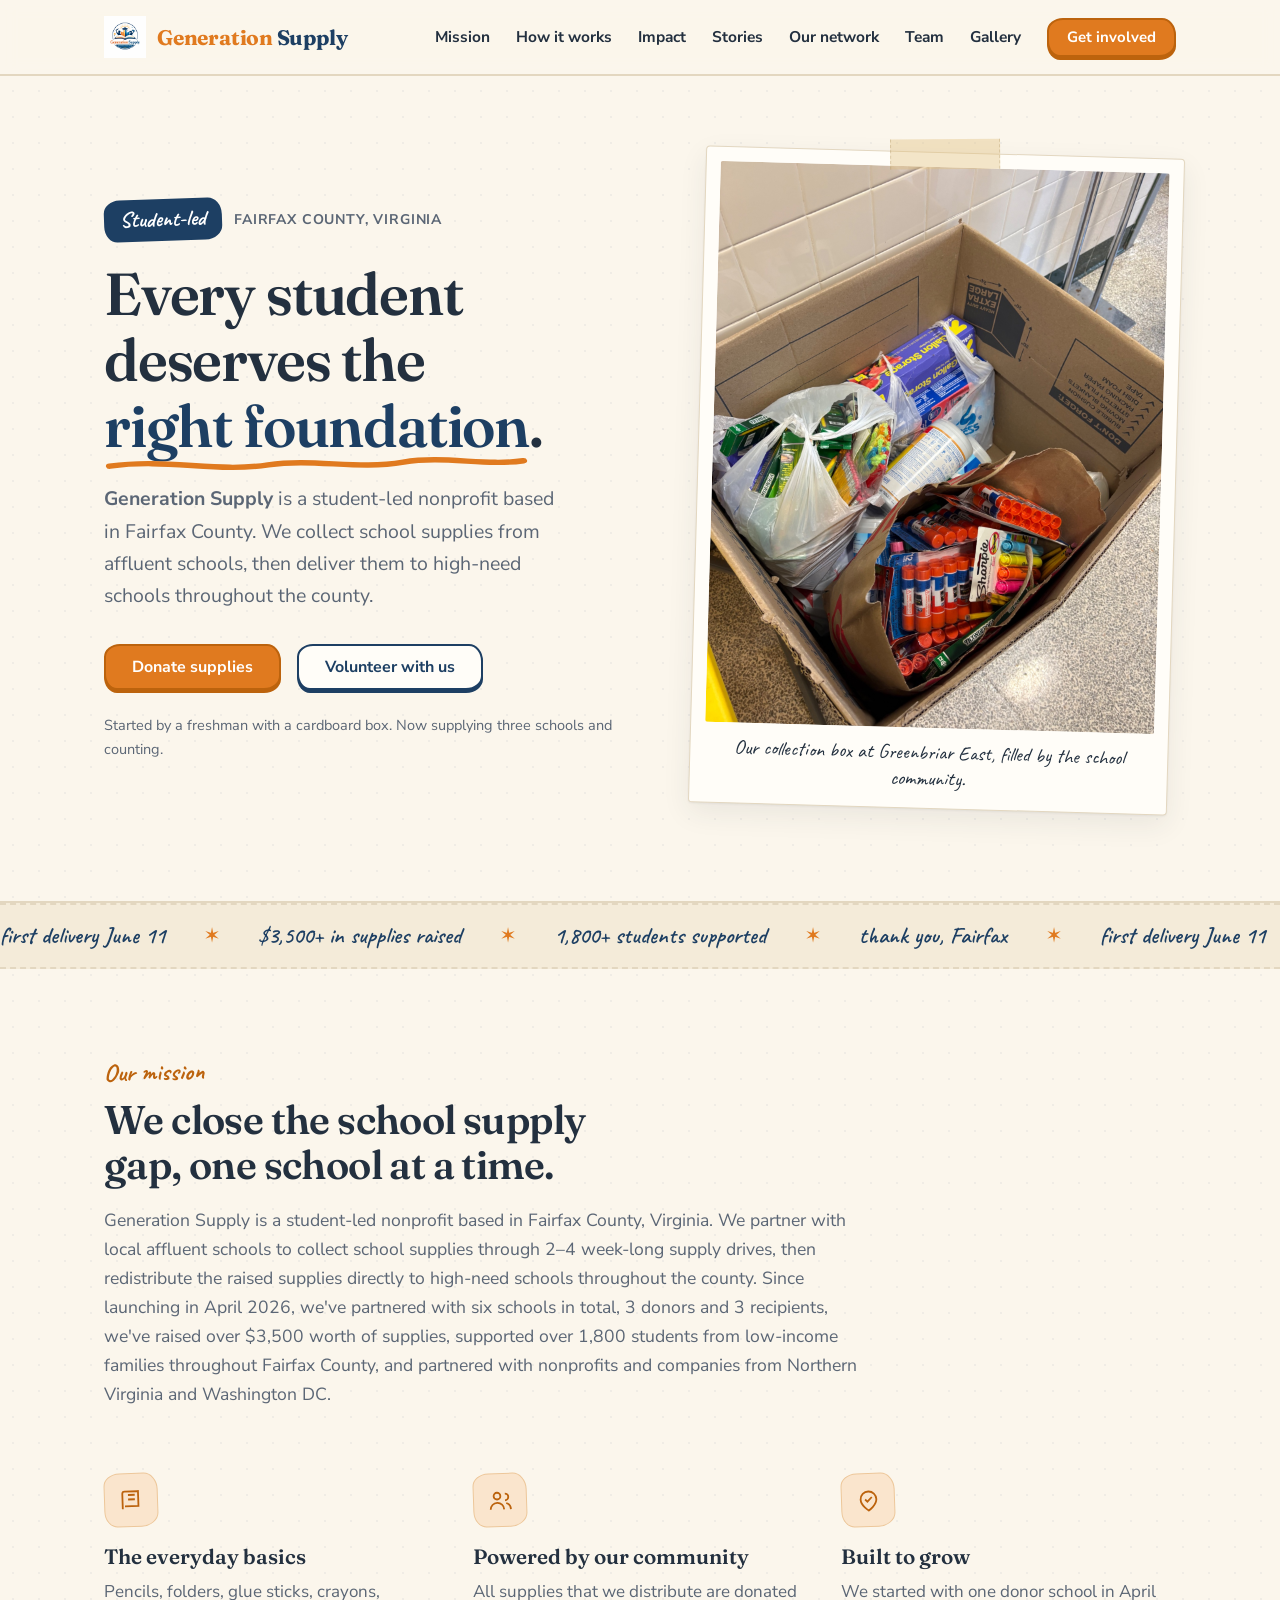
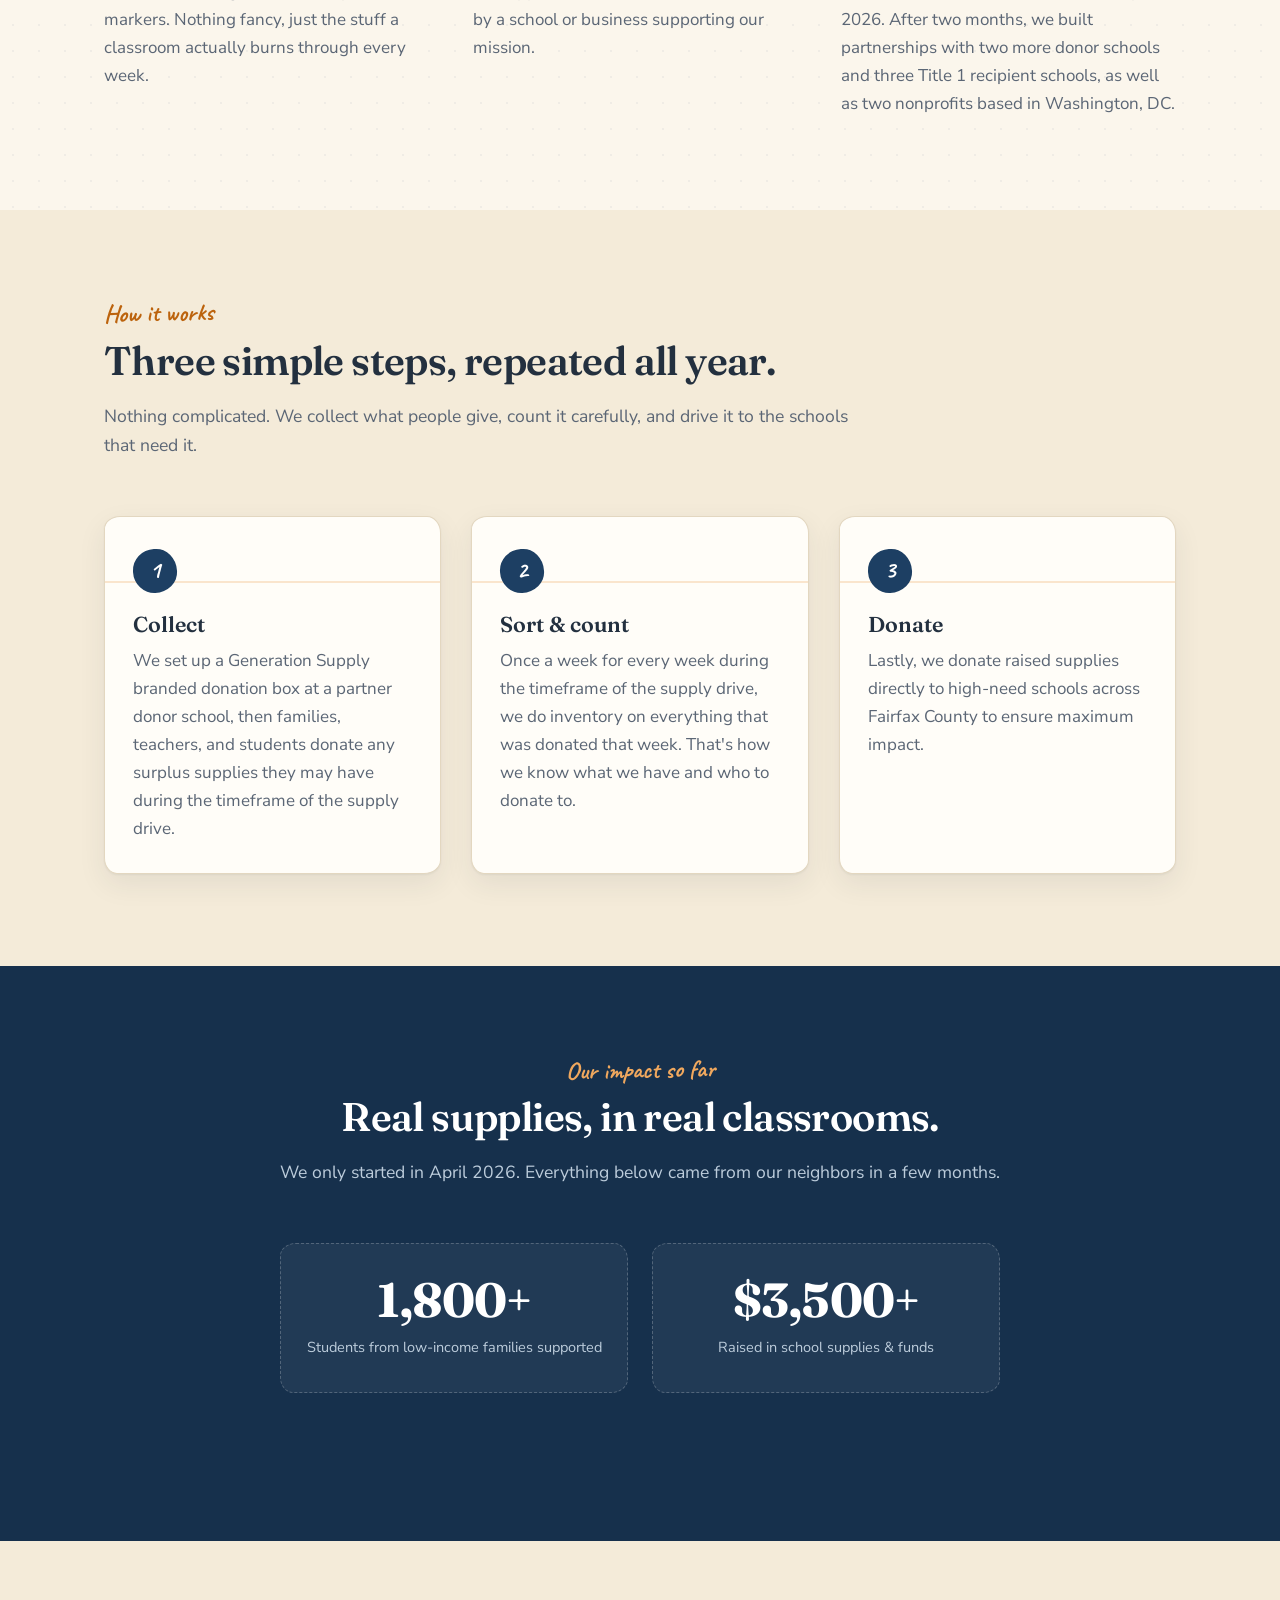
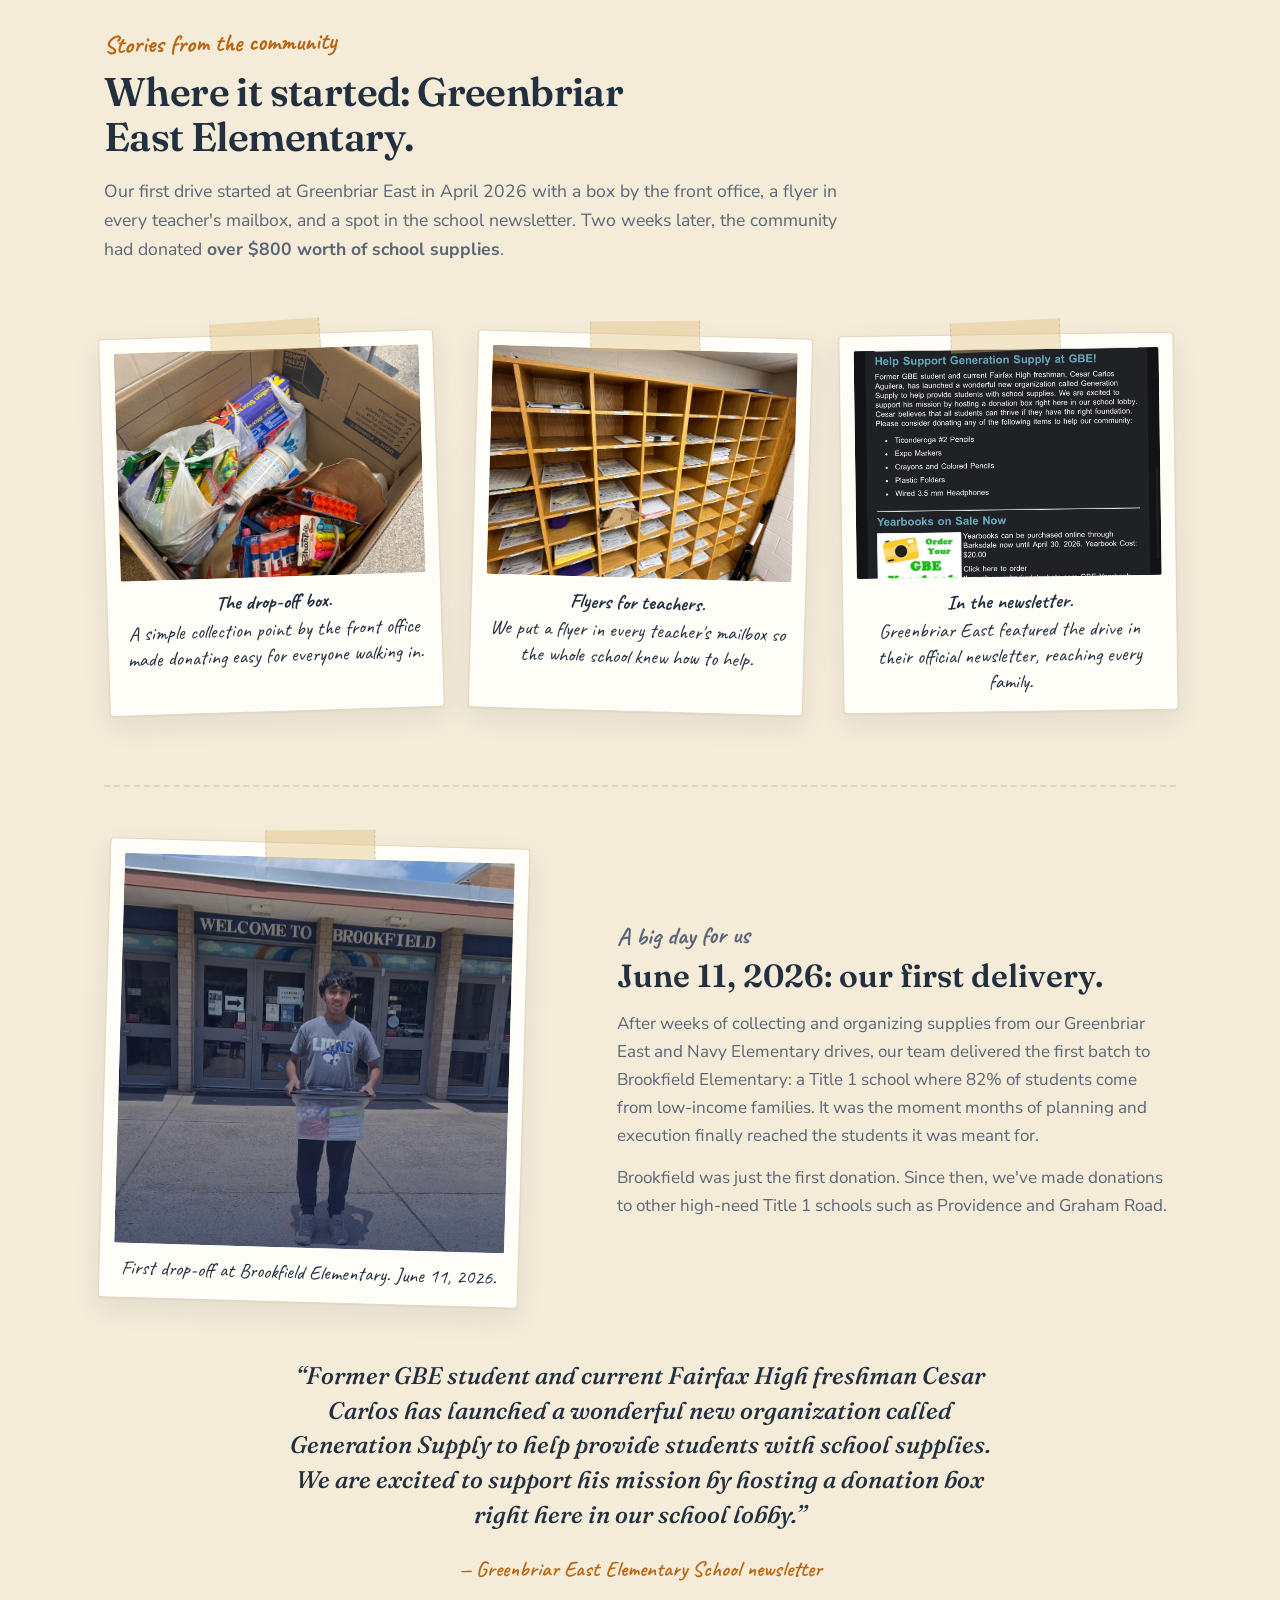
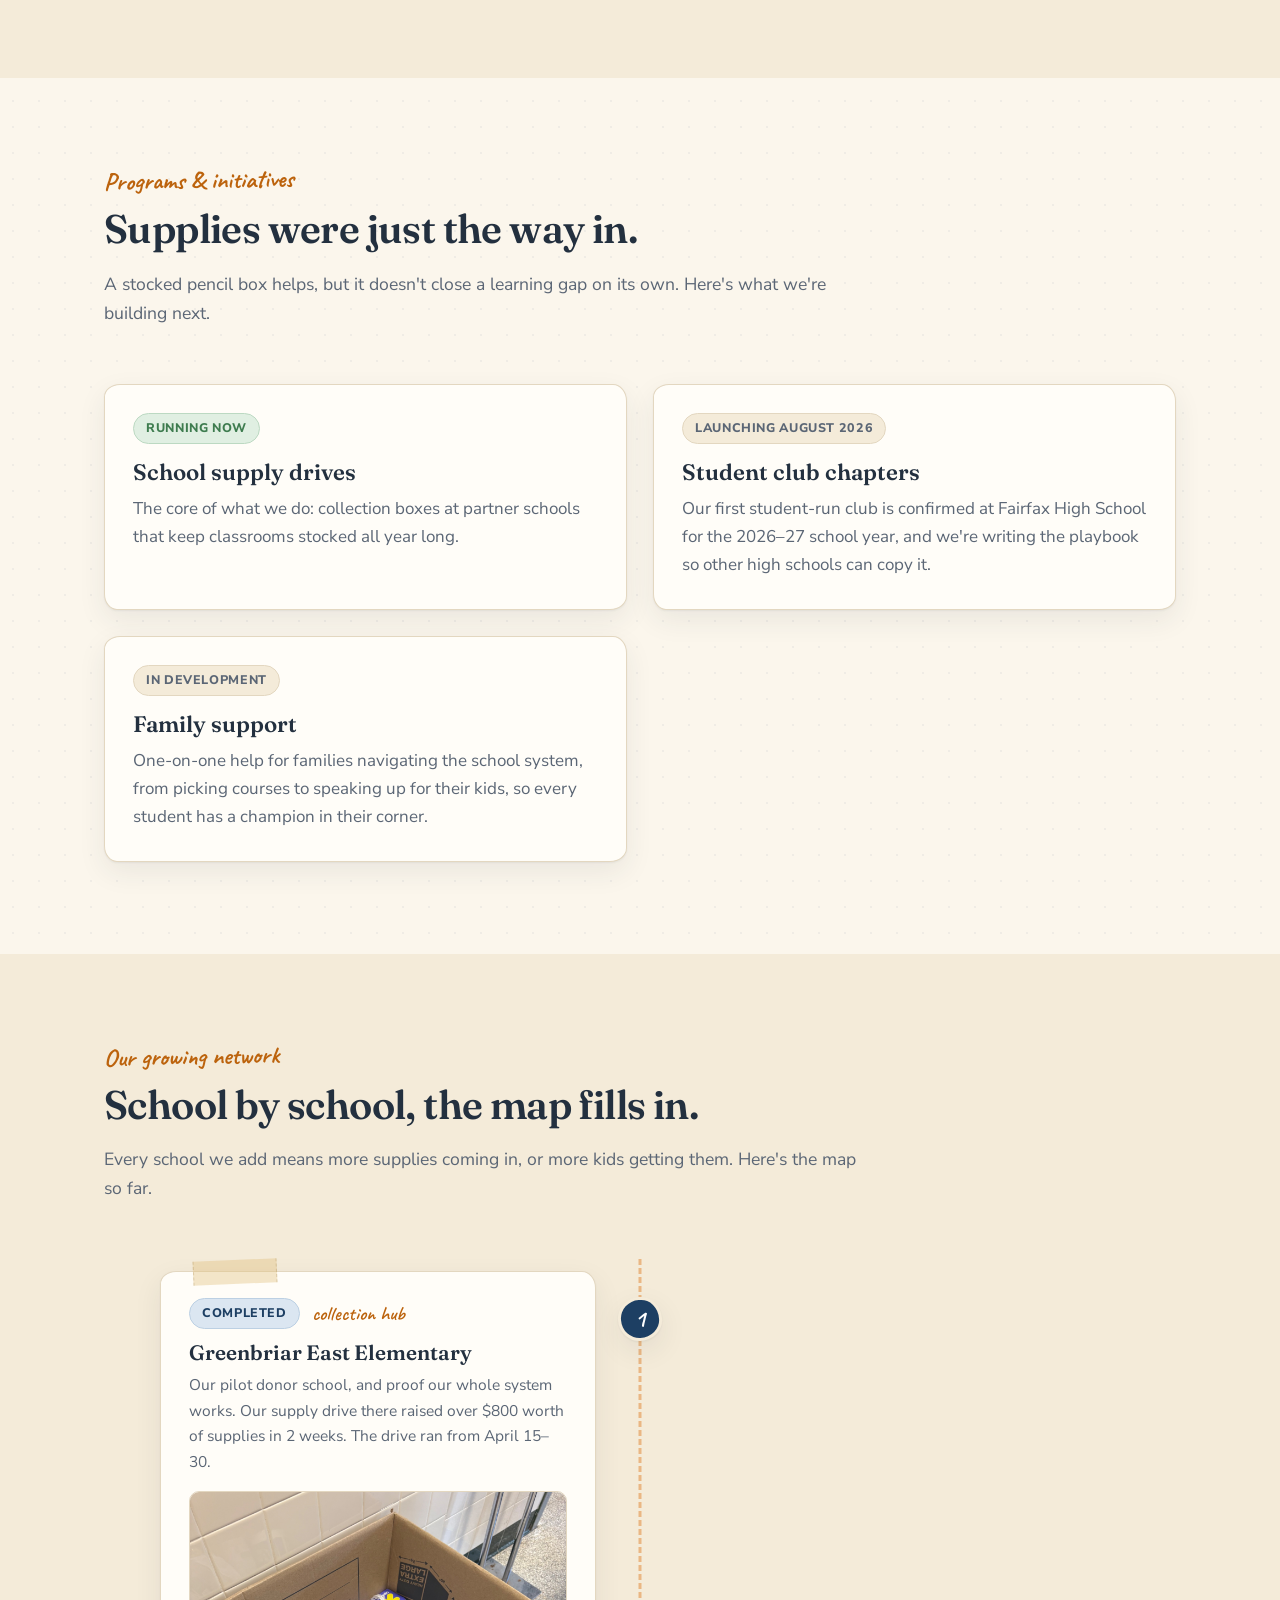
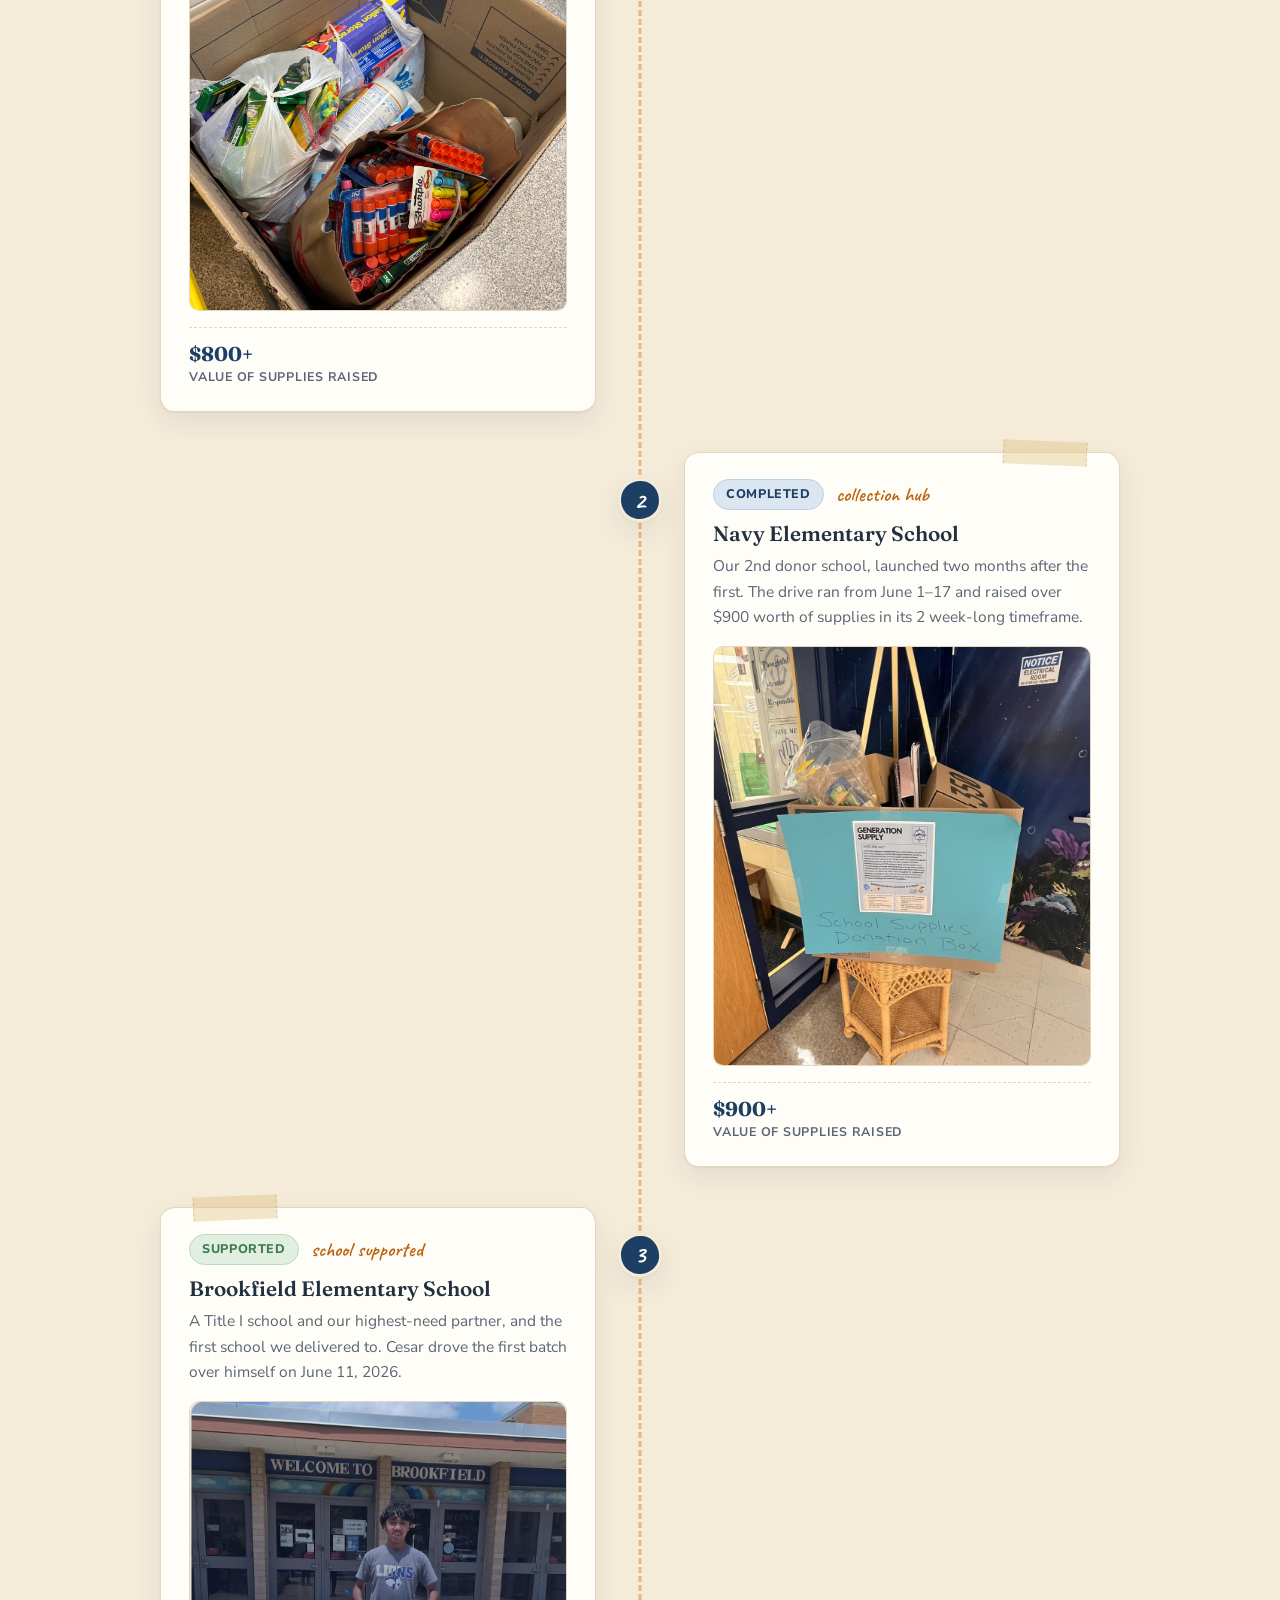
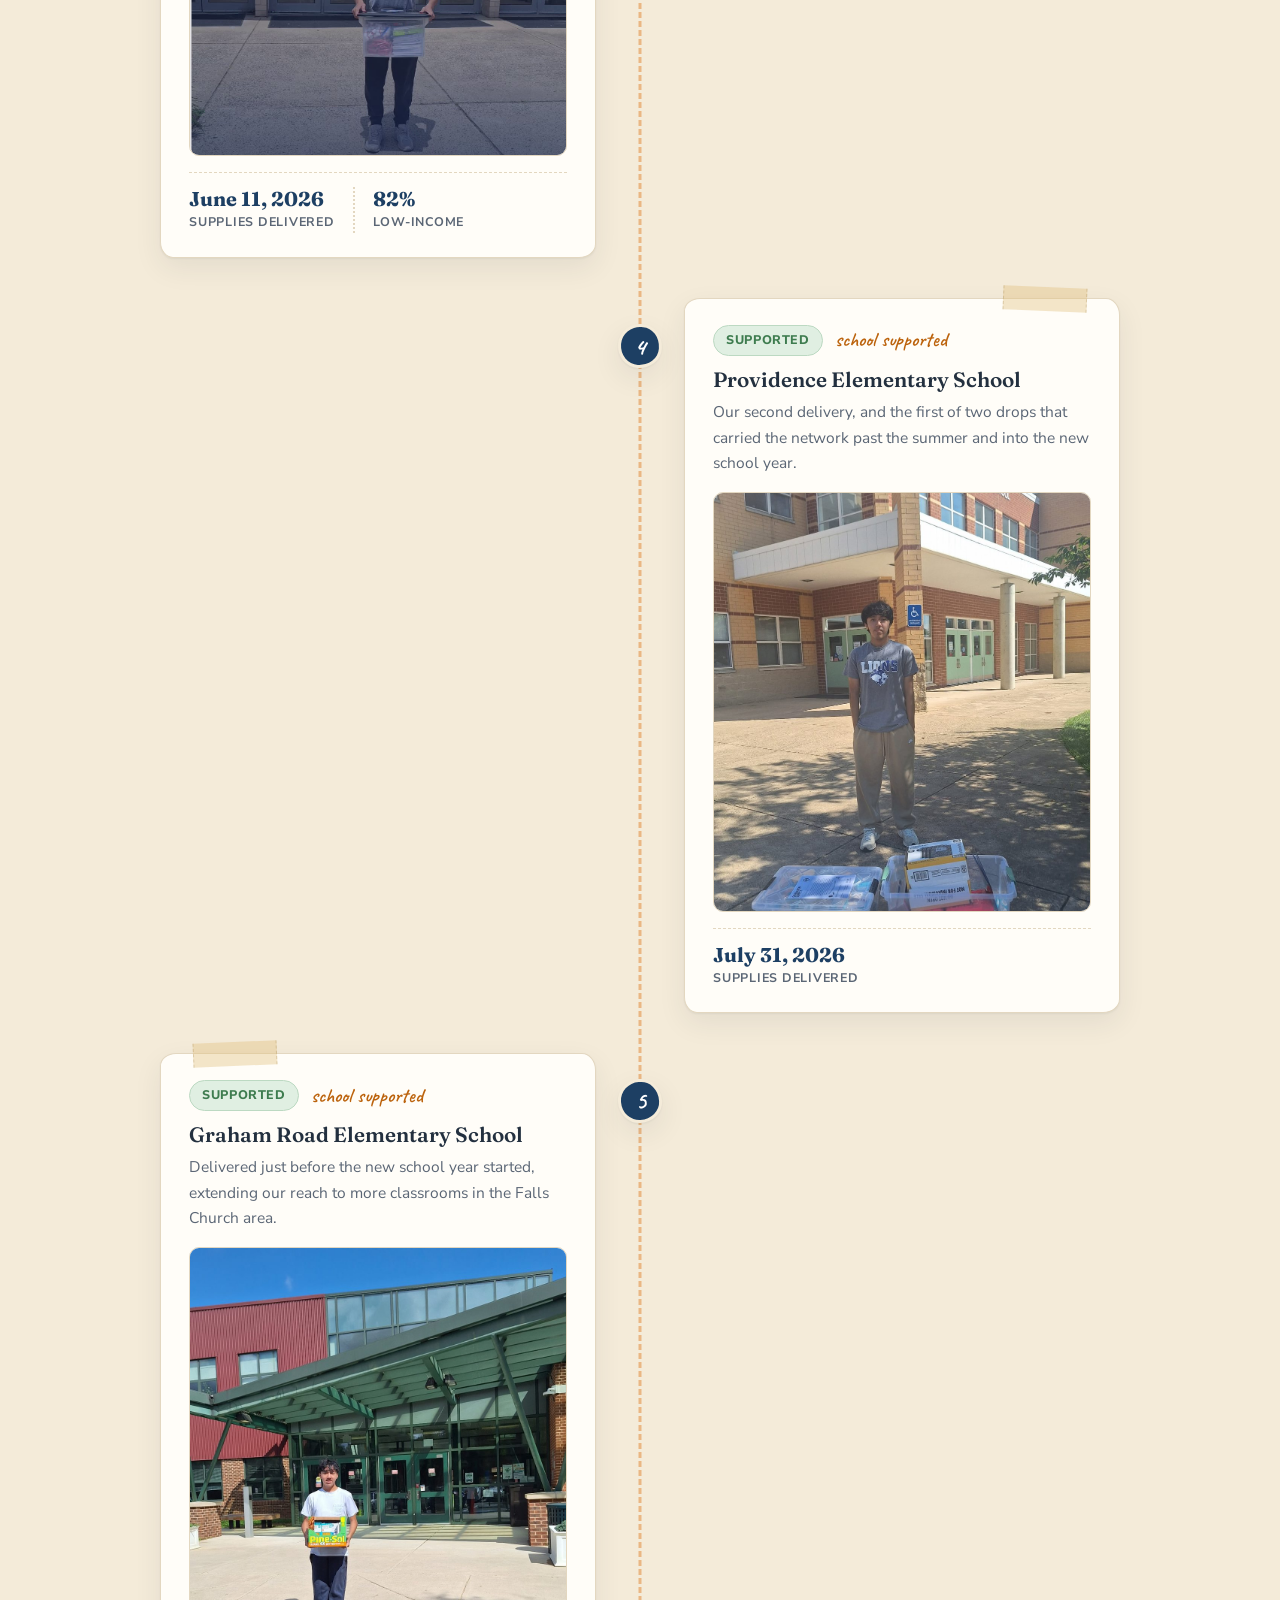
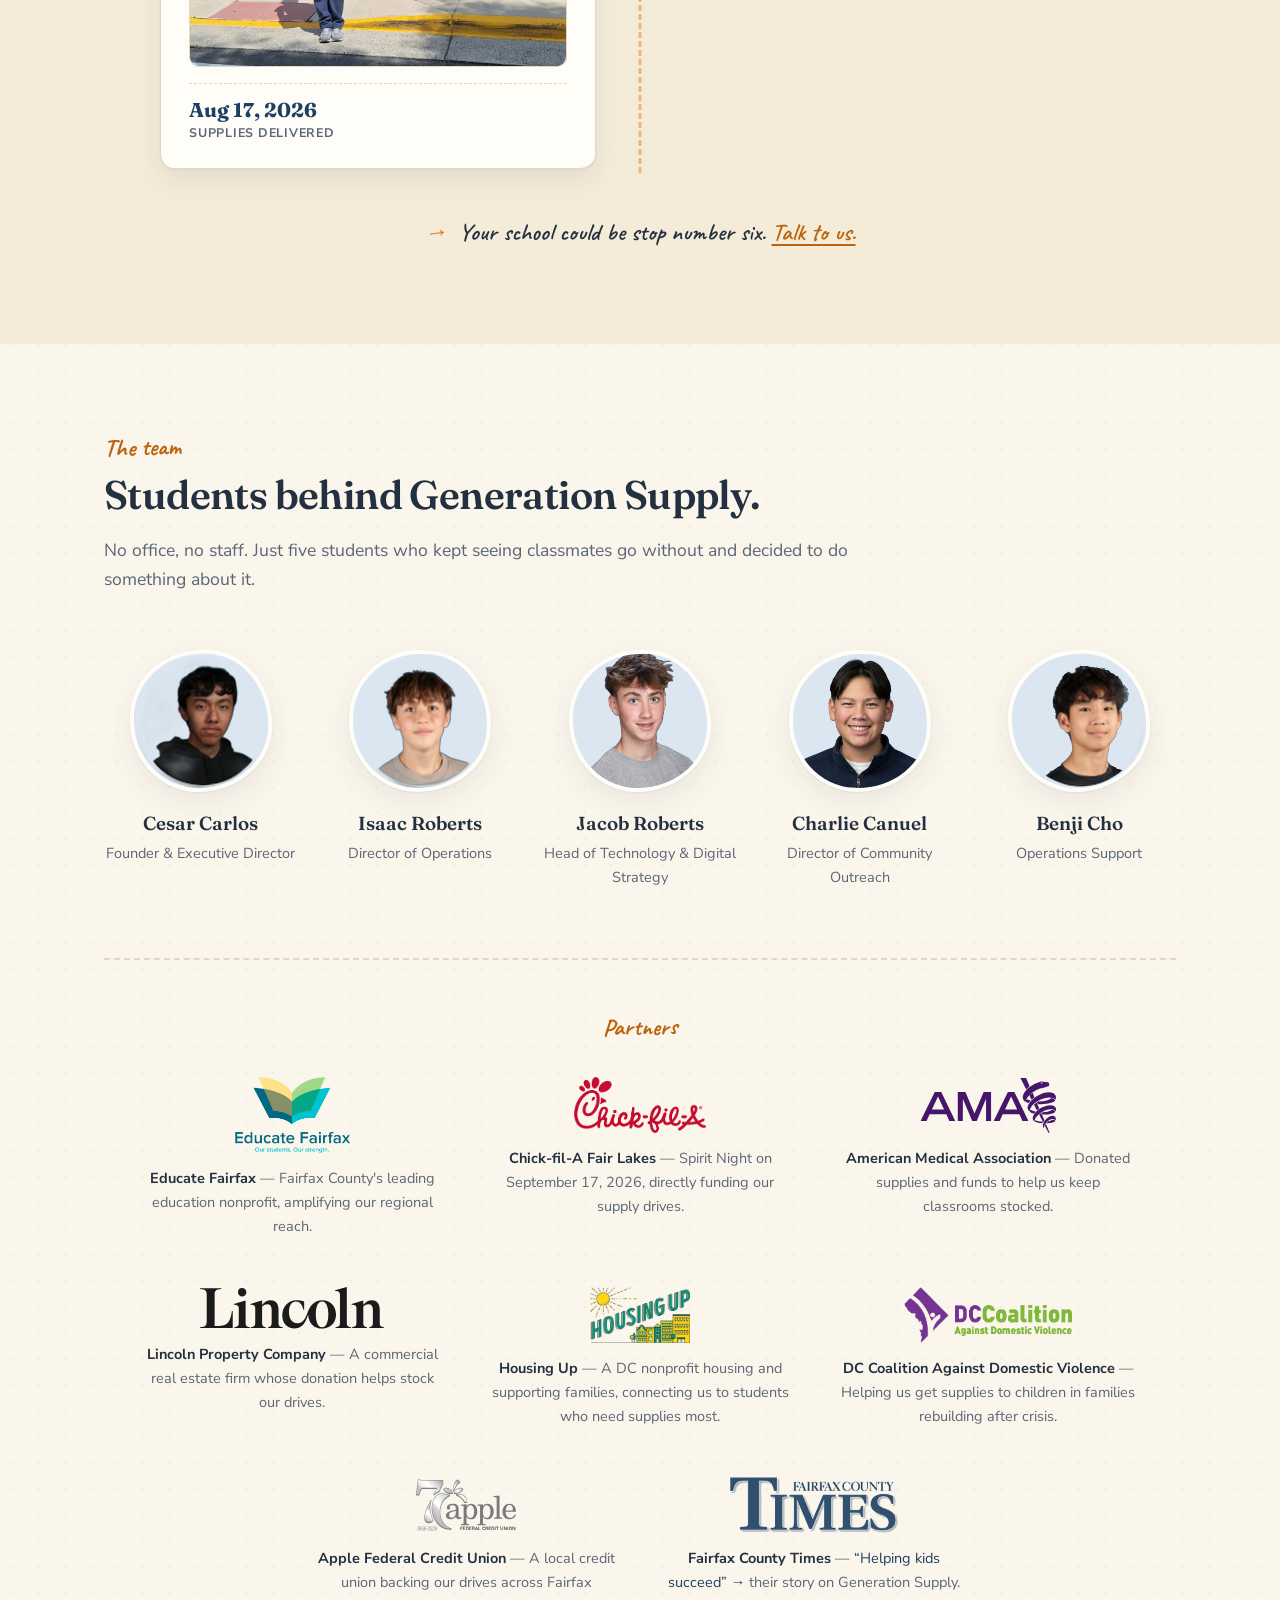
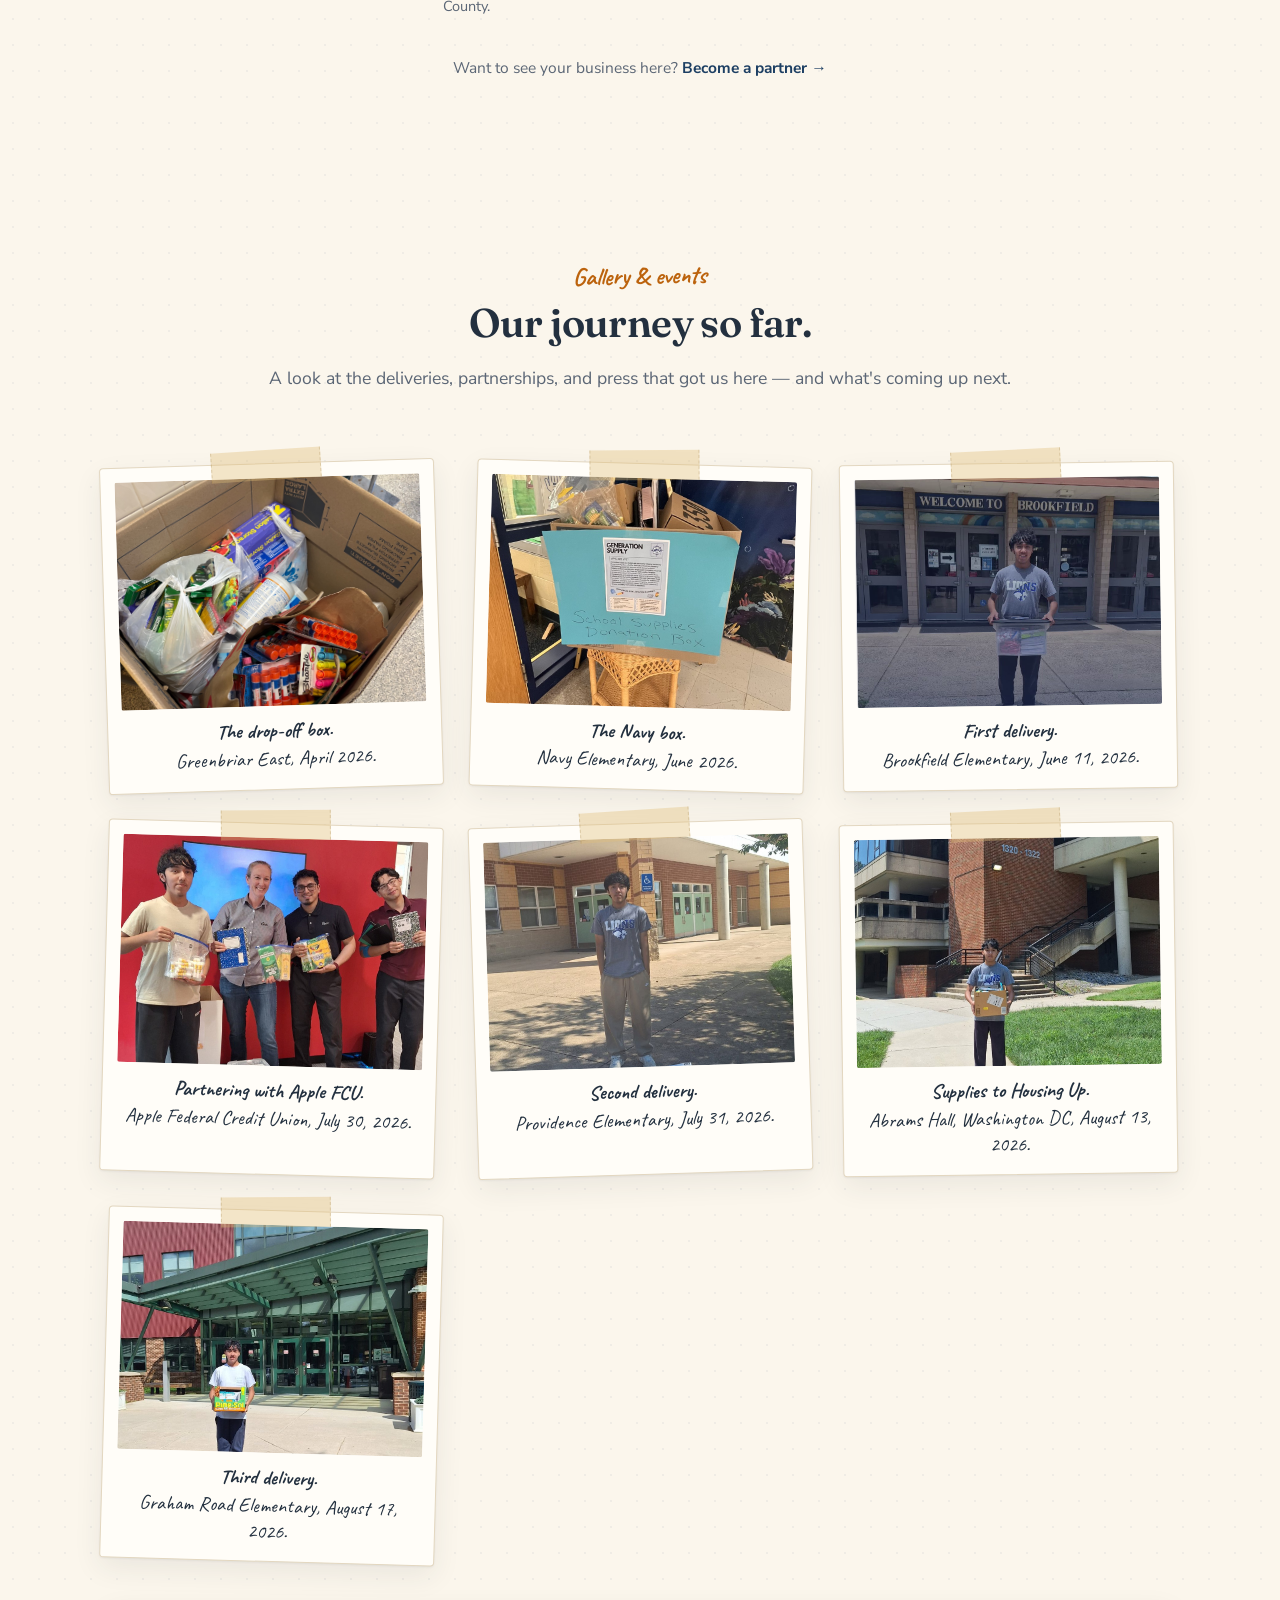
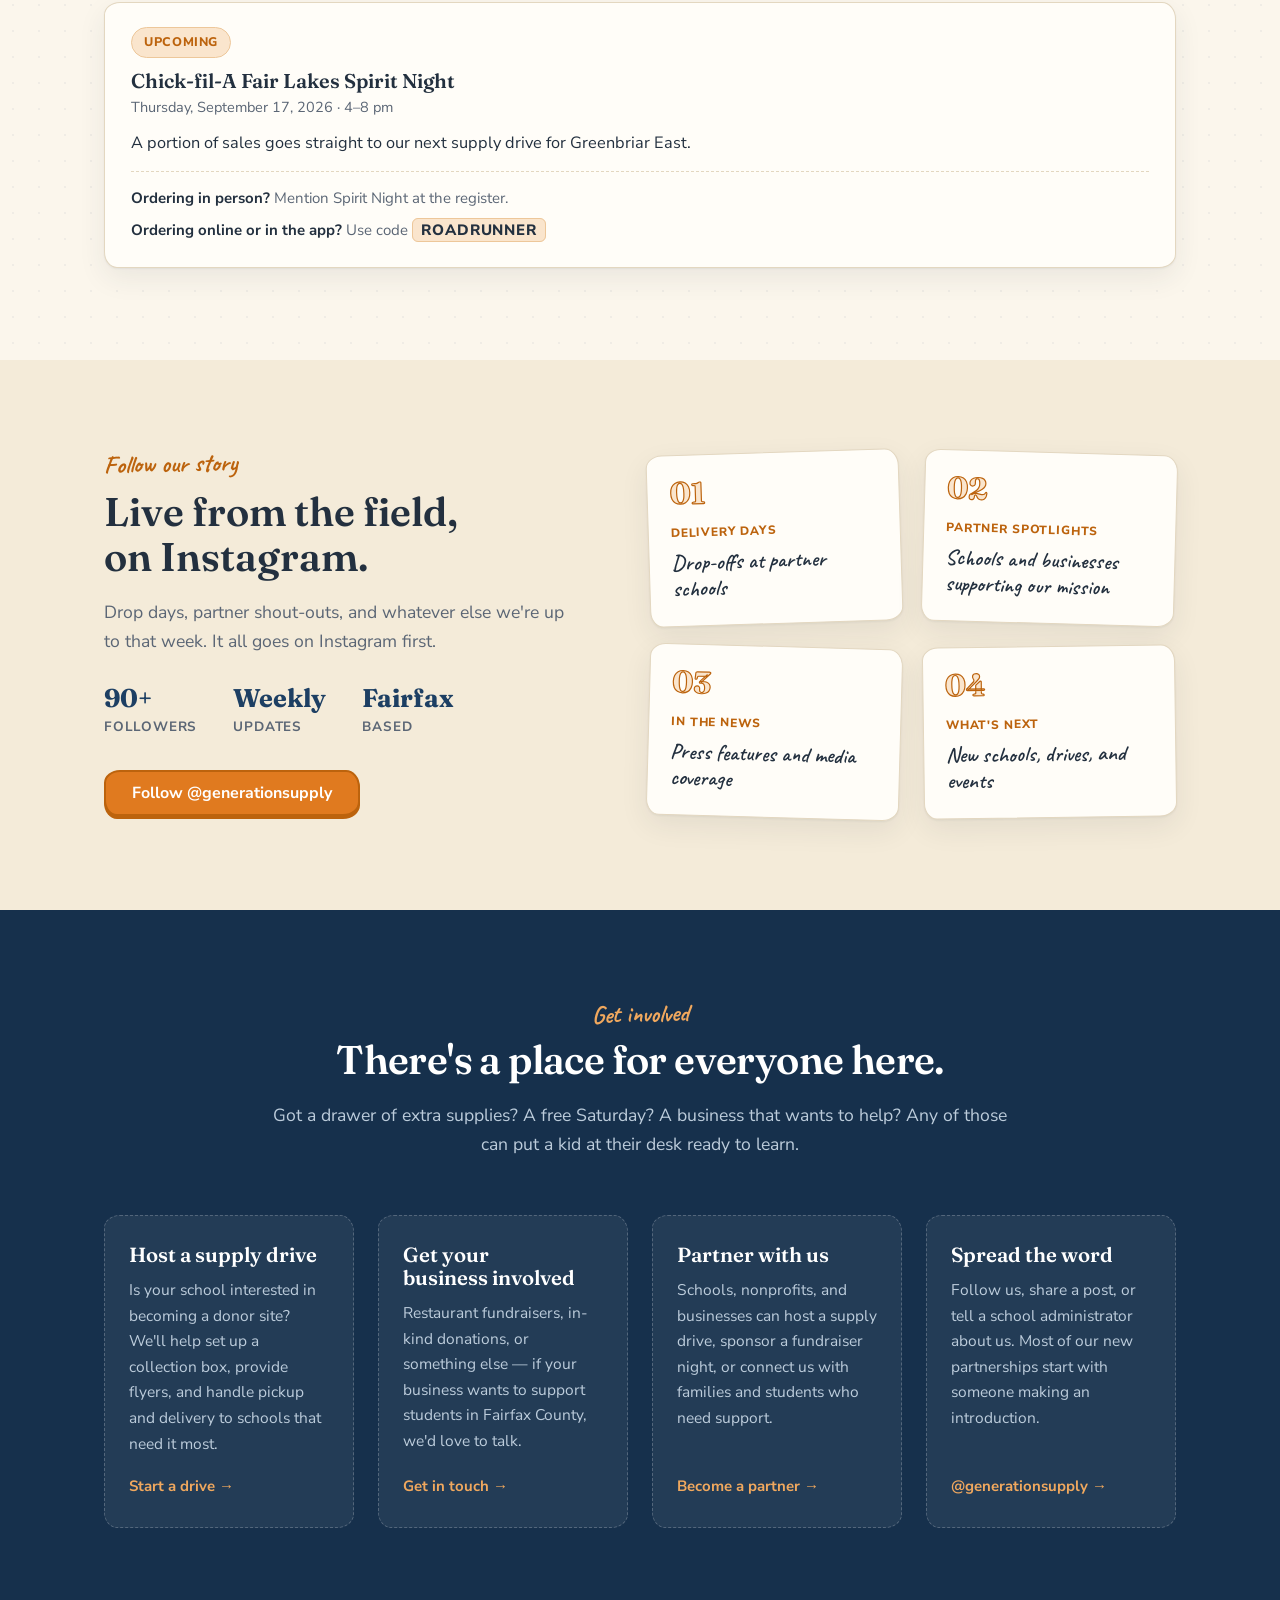
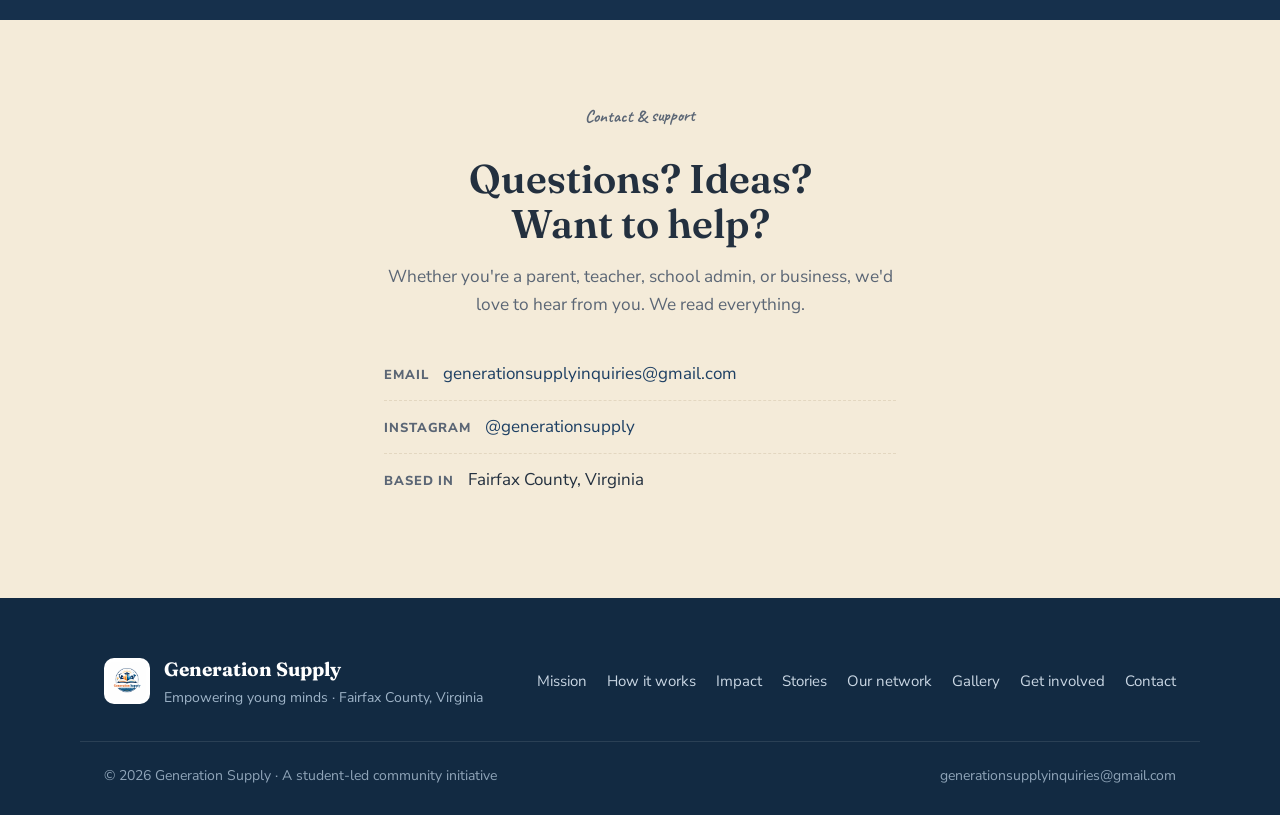
==== commit af733b91: "Remove the peer tutoring program card Co-Authored-By: Claude Opus 5 <noreply@anthropic.com> Claude-S" ====
--- a/index.html
+++ b/index.html
@@ -83,7 +83,7 @@
   <link rel="preconnect" href="https://fonts.gstatic.com" crossorigin />
   <link href="https://fonts.googleapis.com/css2?family=Fraunces:opsz,wght@9..144,500;9..144,600;9..144,700&family=Nunito+Sans:opsz,wght@6..12,400;6..12,600;6..12,700;6..12,800&family=Caveat:wght@500;600;700&display=swap" rel="stylesheet" />
 
-  <link rel="stylesheet" href="styles.css?v=18" />
+  <link rel="stylesheet" href="styles.css?v=19" />
 
   <!-- Decide before first paint whether the event banner shows, so it never flashes
        for someone who dismissed it or after the event has passed -->
@@ -409,12 +409,6 @@
             <p class="program-tag"><span class="chip">Launching August 2026</span></p>
             <h3>Student club chapters</h3>
             <p>Our first student-run club is confirmed at Fairfax High School for the 2026–27 school year, and we're writing the playbook so other high schools can copy it.</p>
-          </article>
-
-          <article class="program">
-            <p class="program-tag"><span class="chip">In development</span></p>
-            <h3>Free peer tutoring</h3>
-            <p>Free, student-led tutoring for the kids we already supply, because a glue stick can't teach fractions.</p>
           </article>
 
           <article class="program">
@@ -819,6 +813,6 @@
     </div>
   </footer>
 
-  <script src="script.js?v=18"></script>
+  <script src="script.js?v=19"></script>
 </body>
 </html>
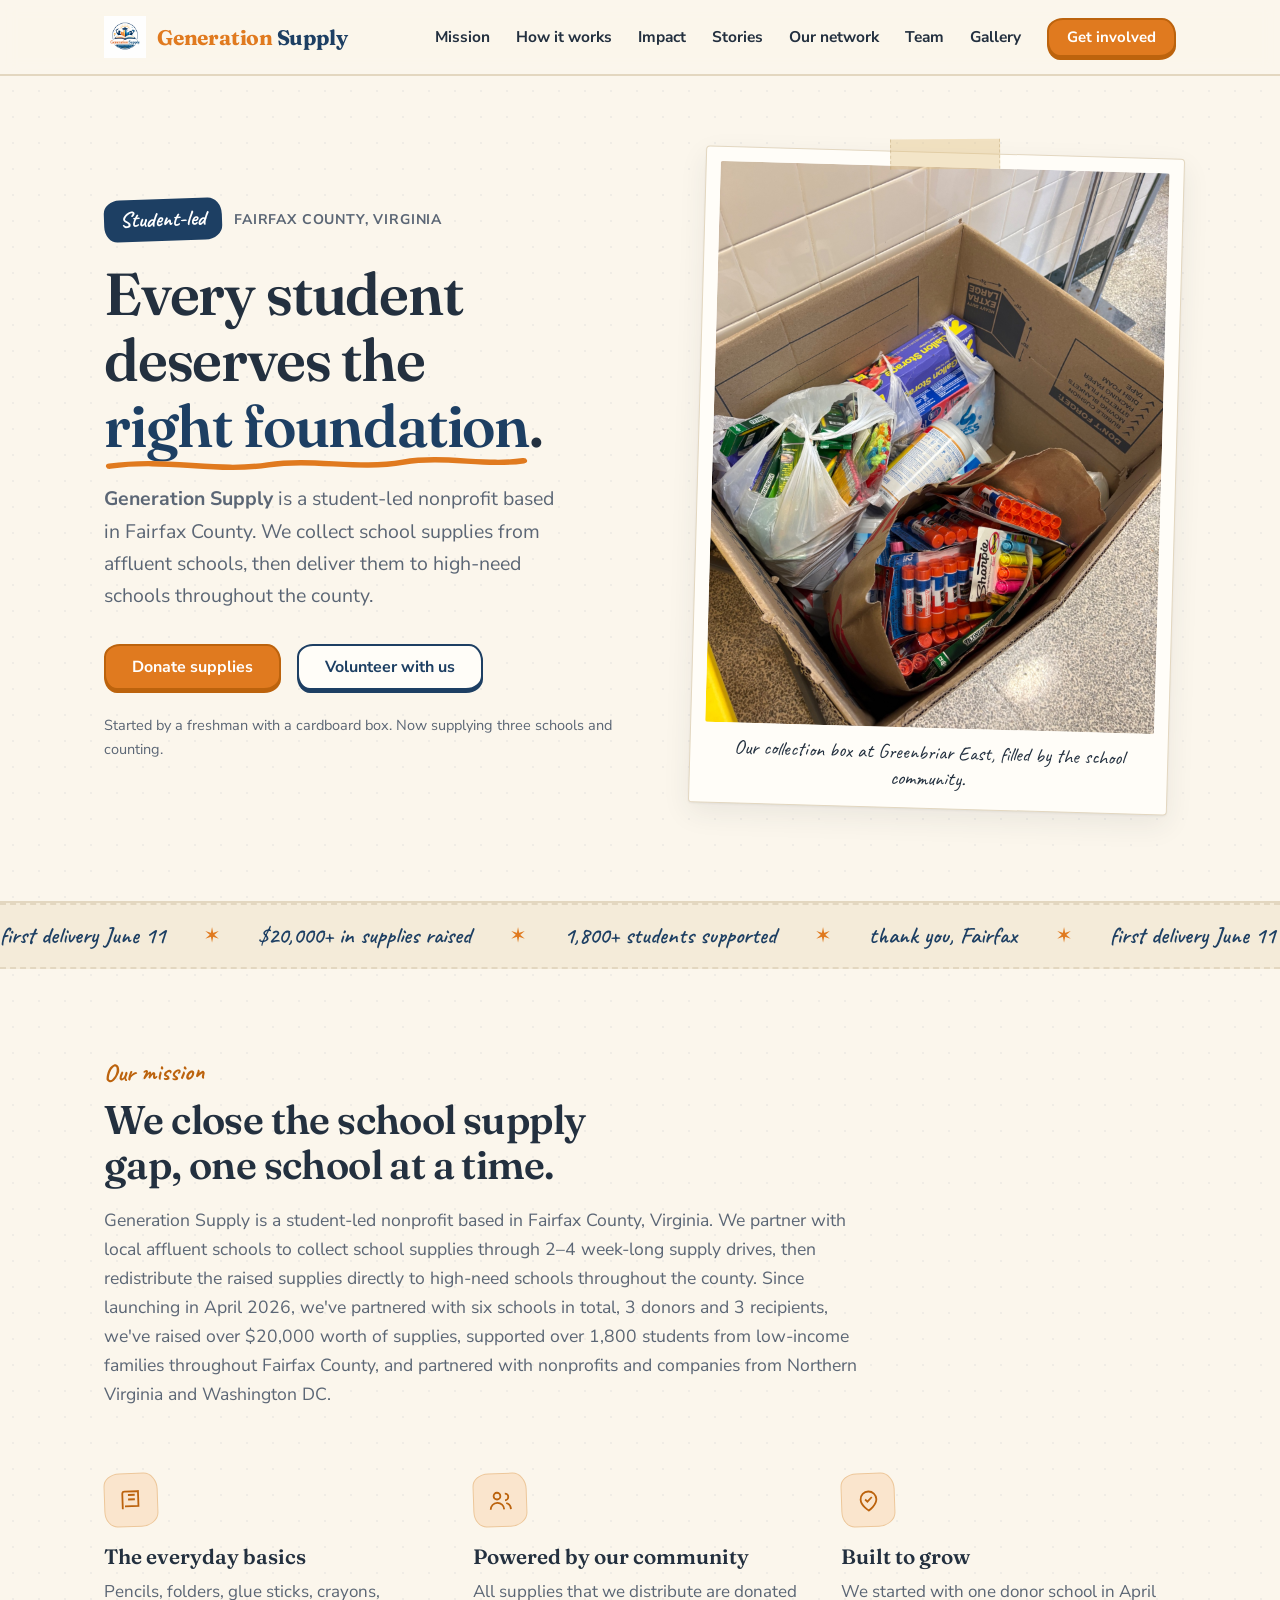
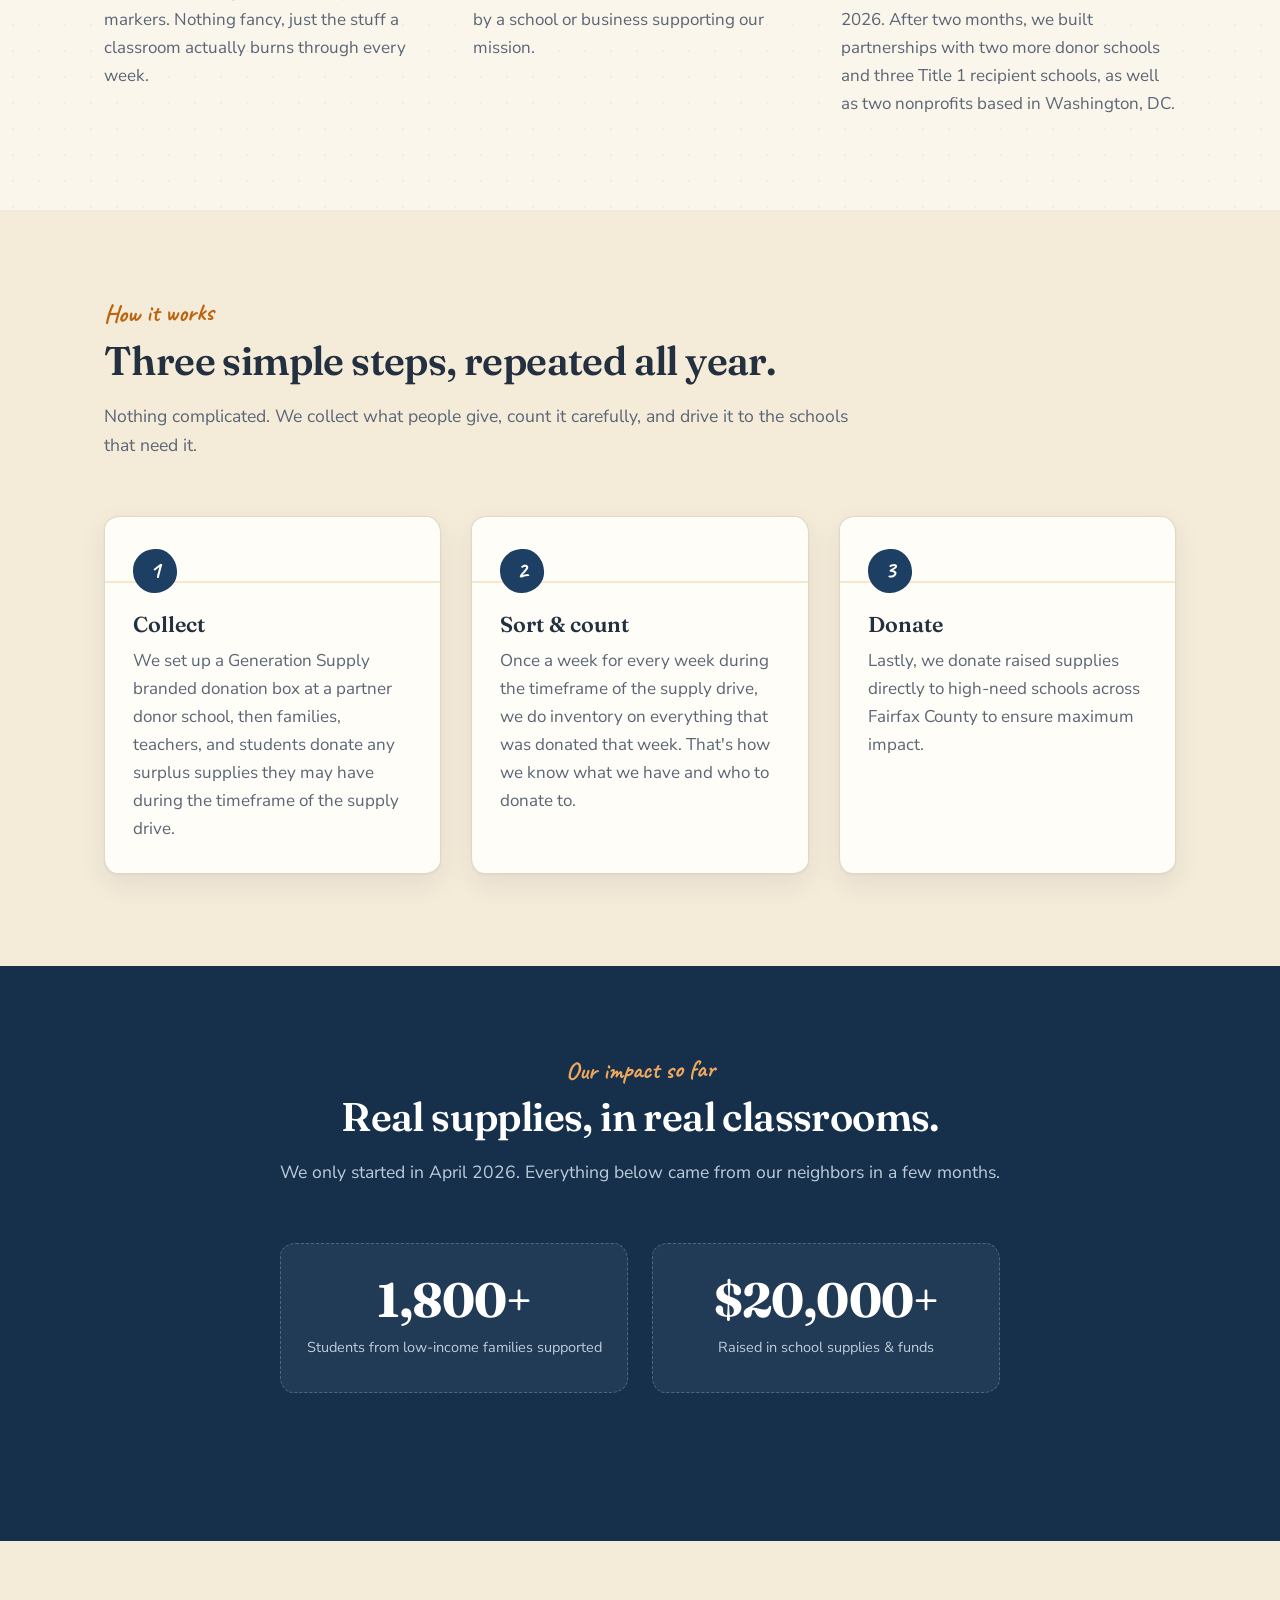
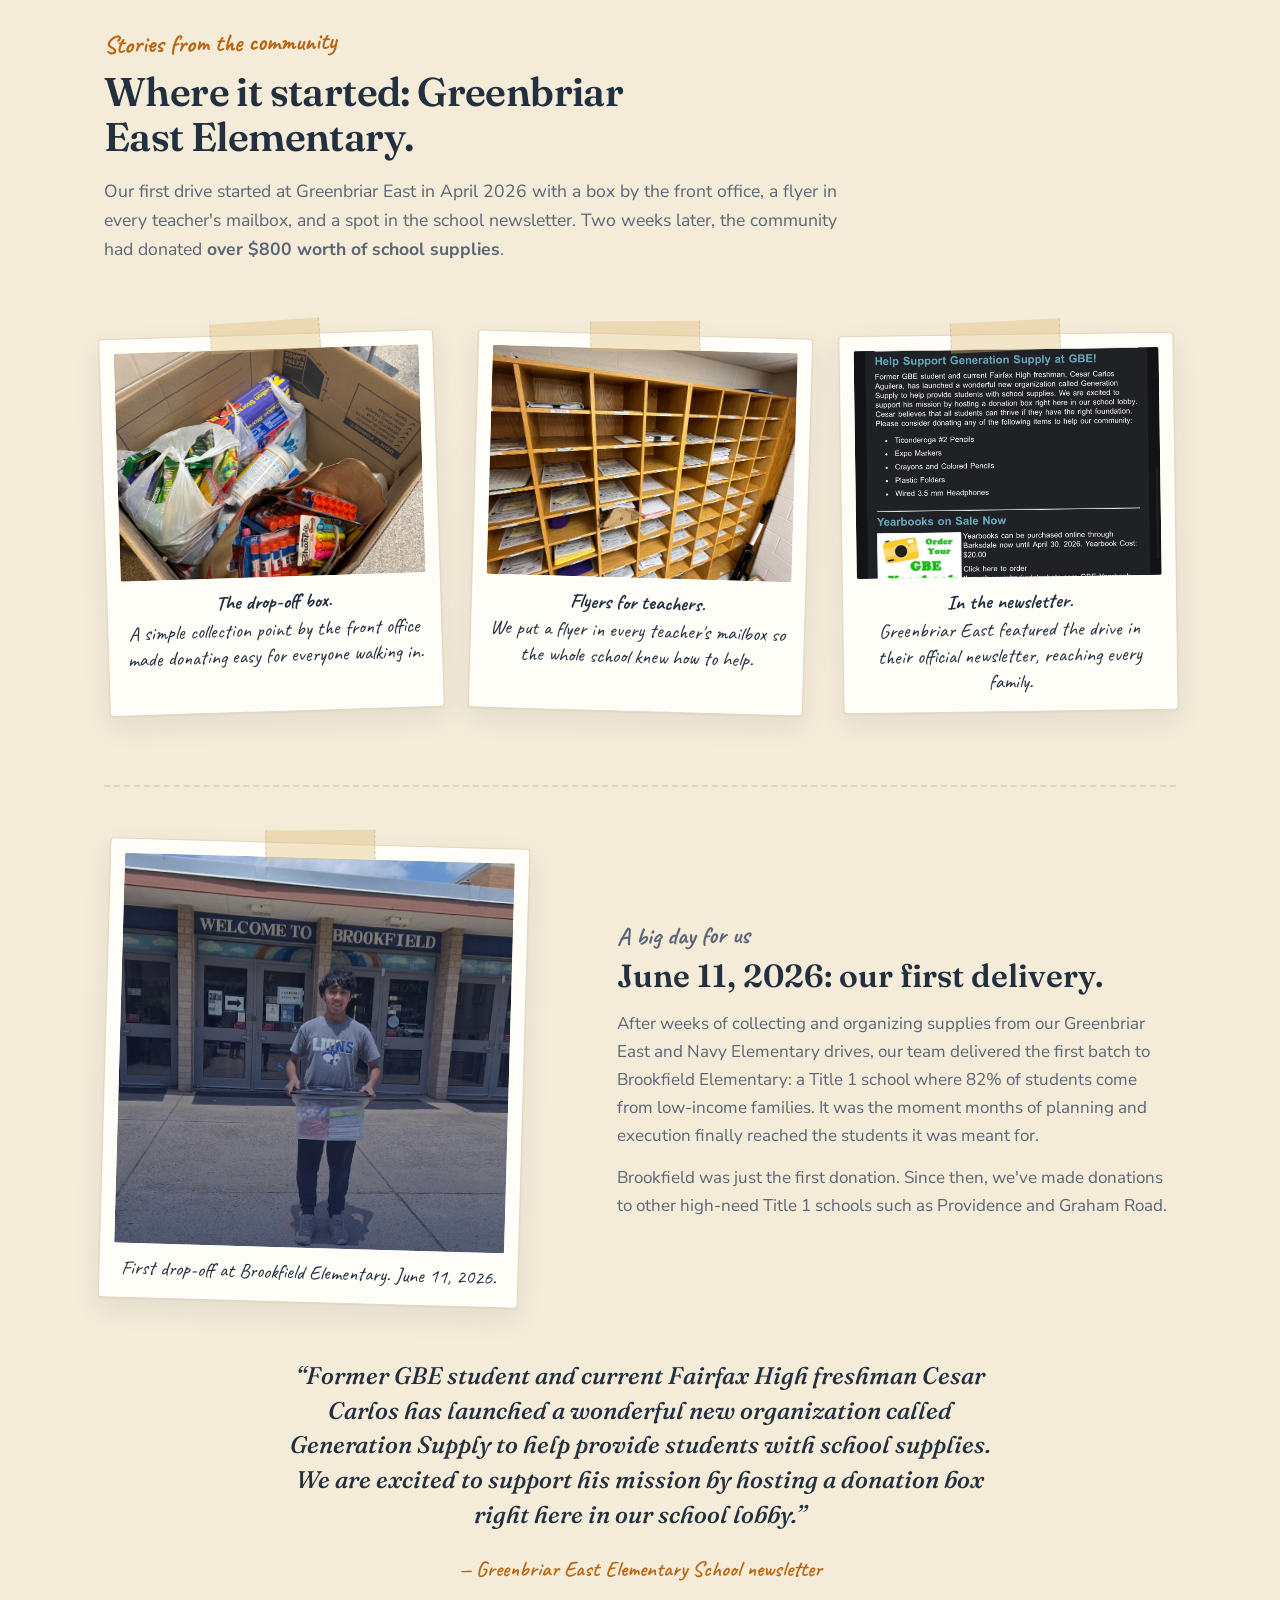
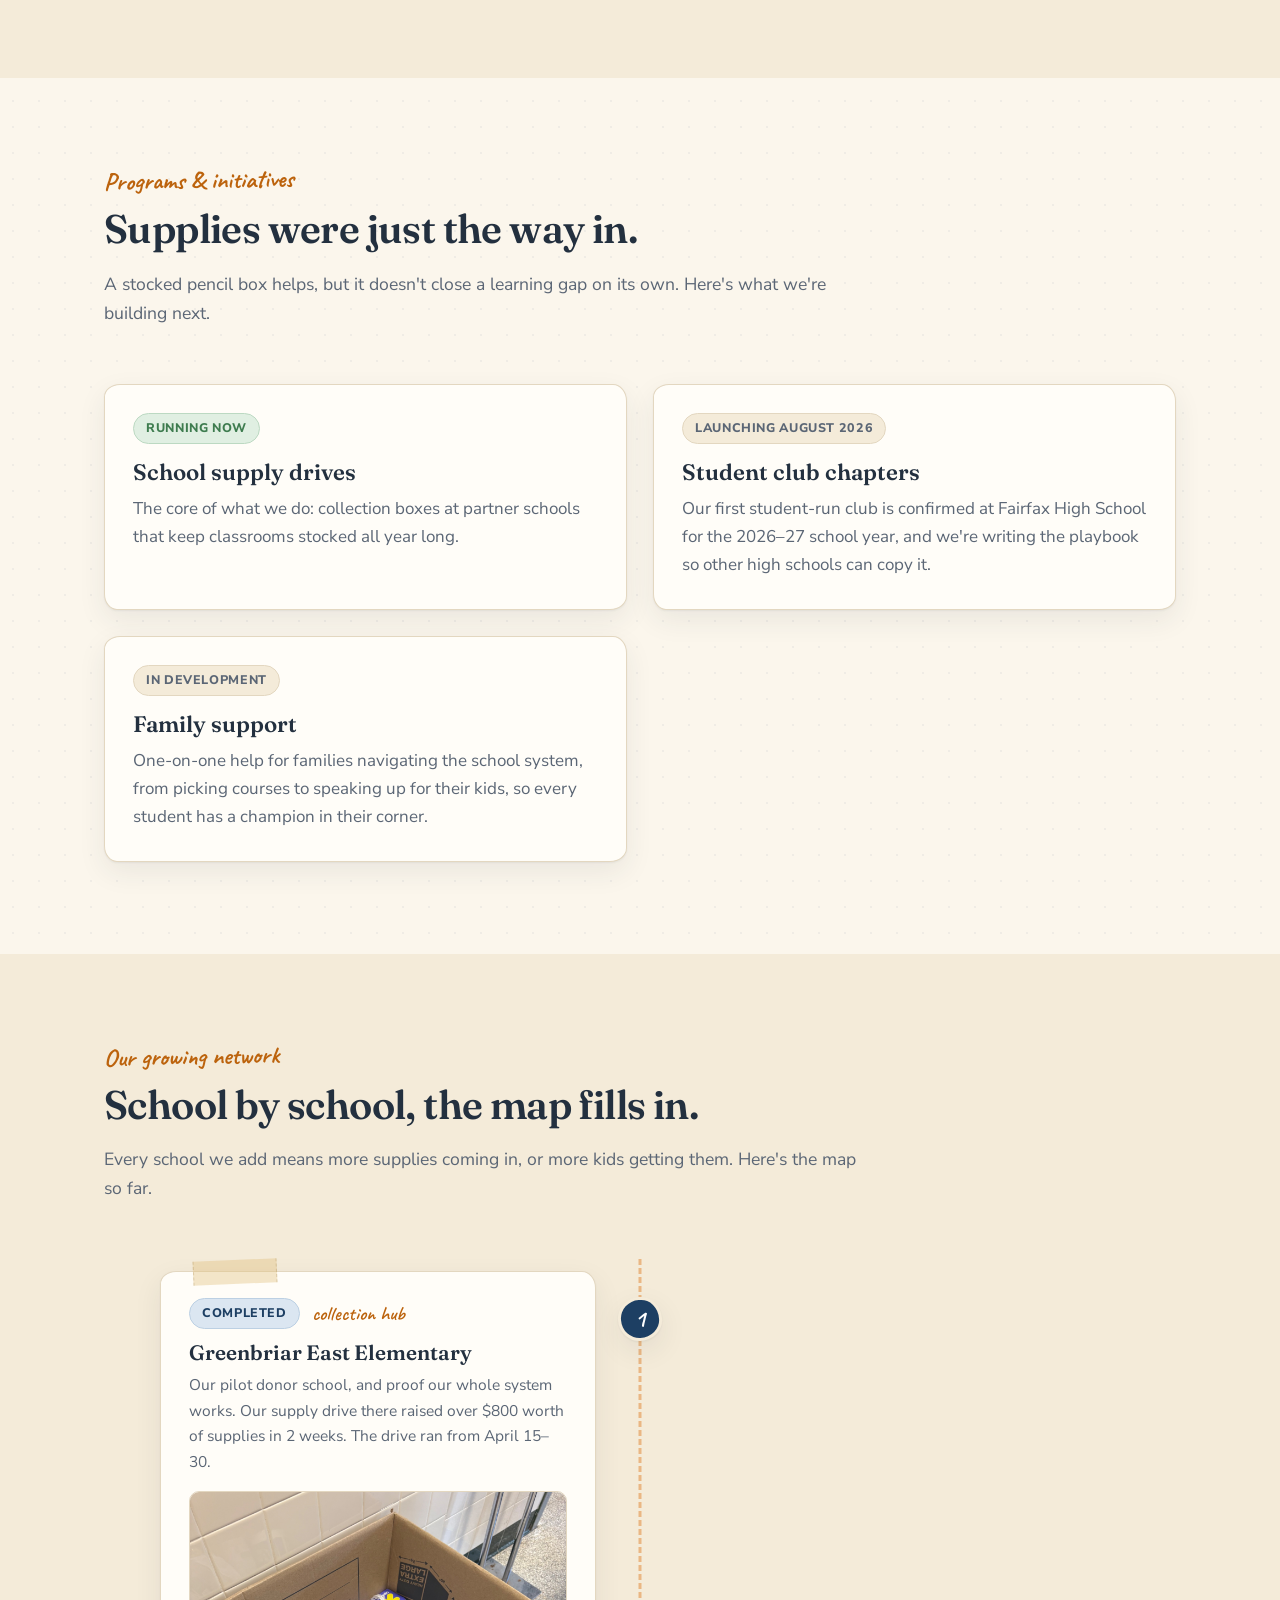
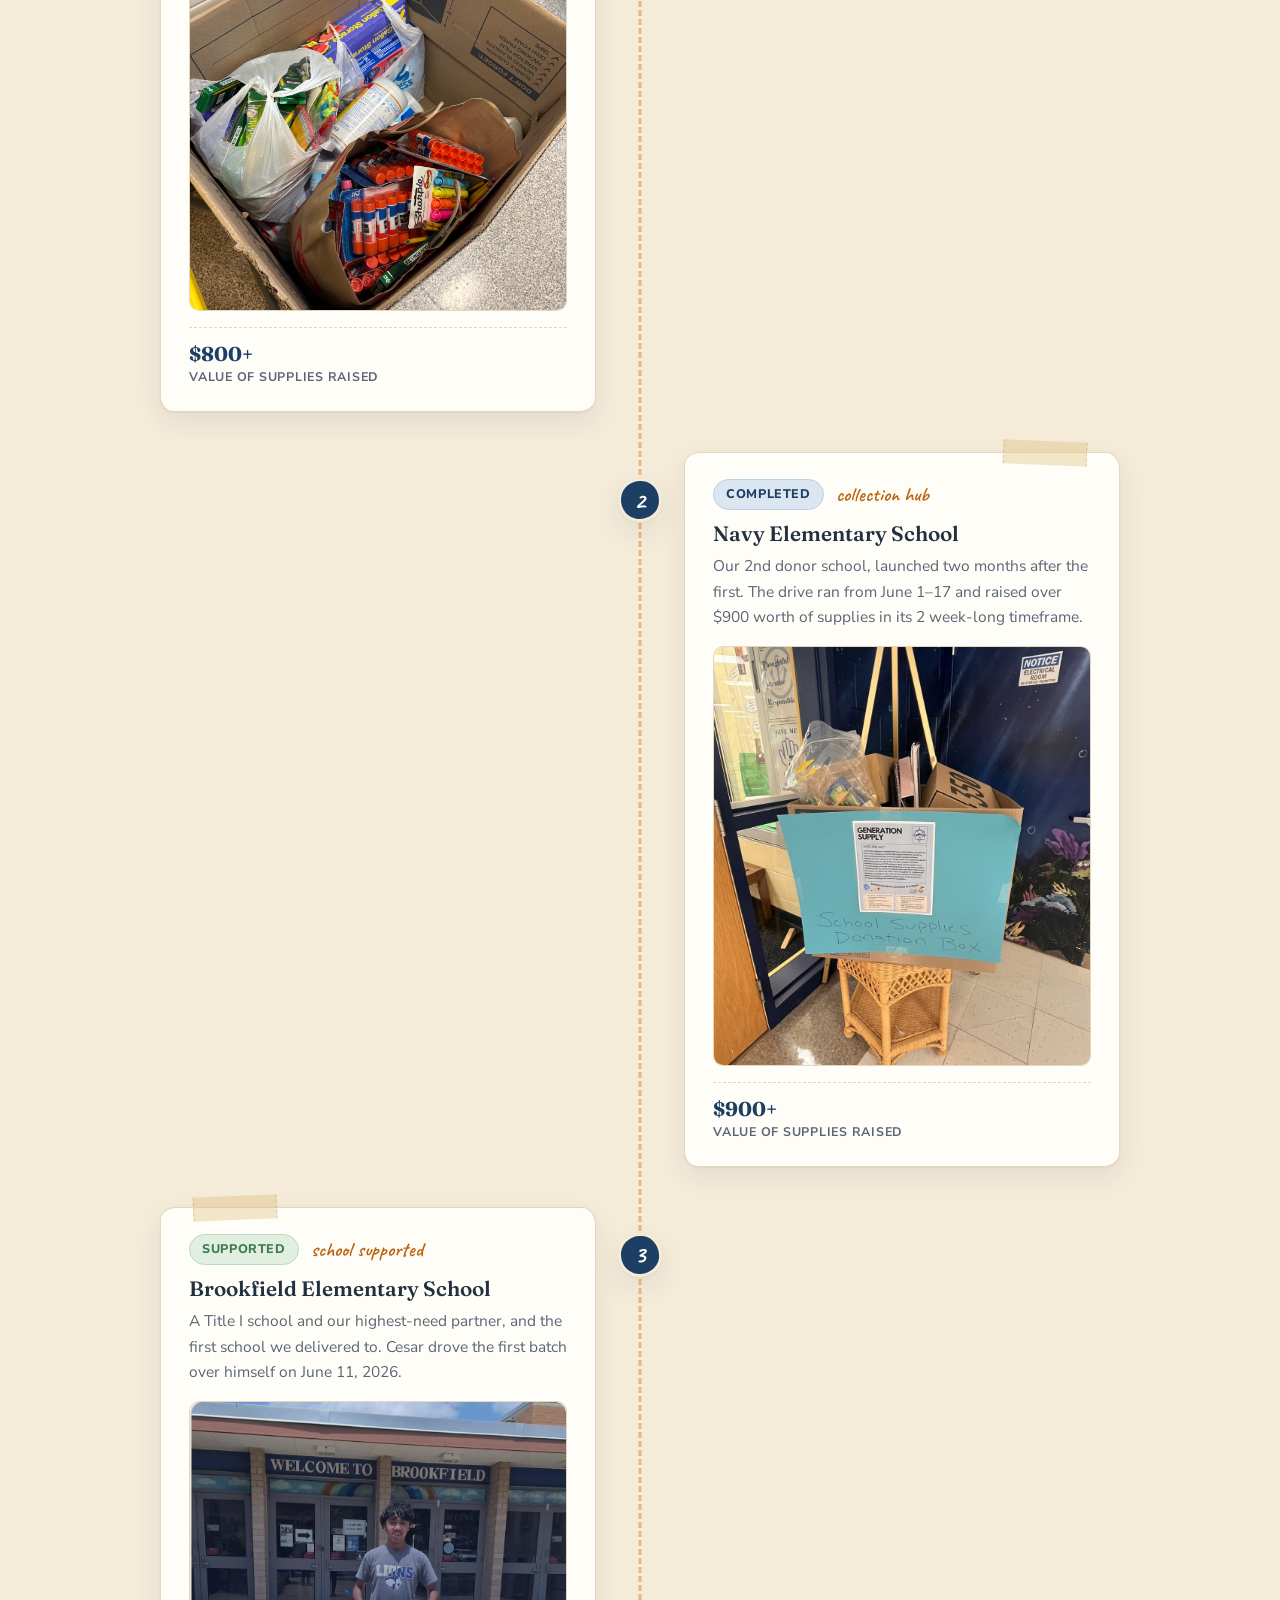
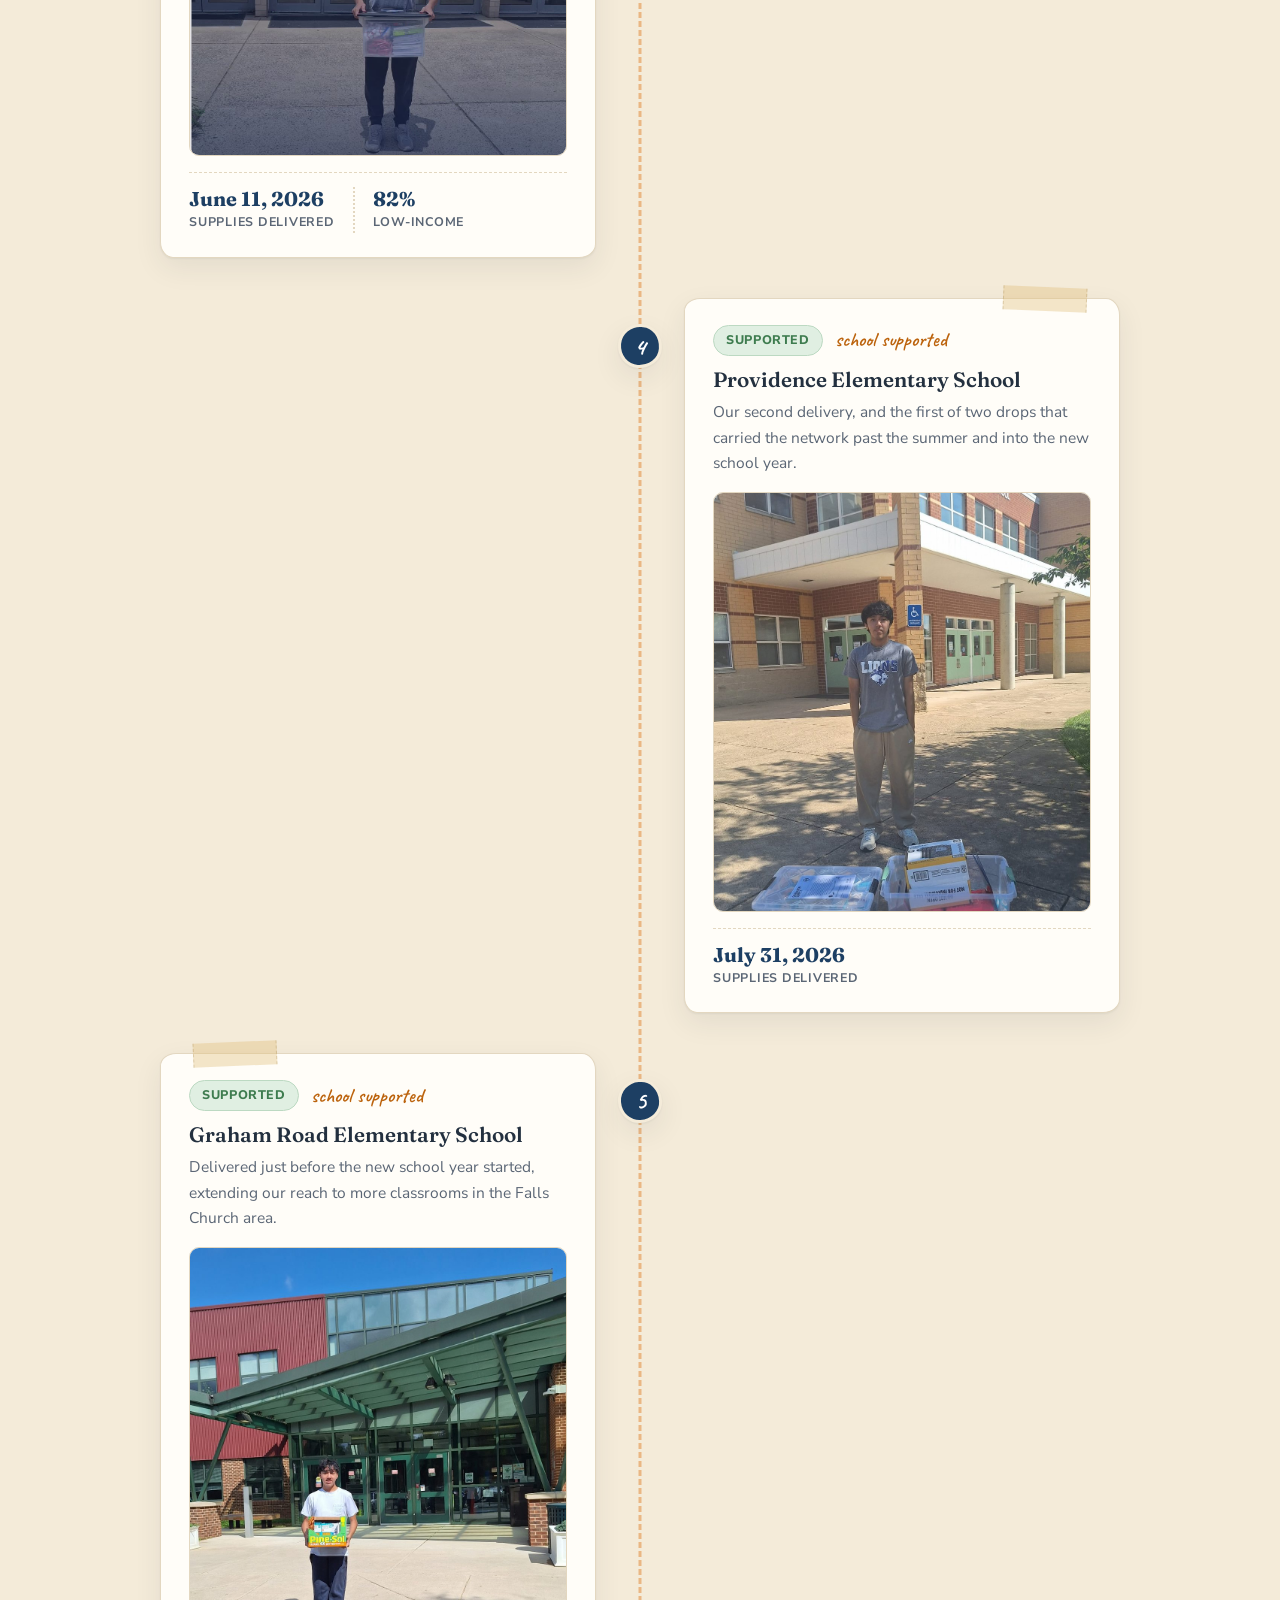
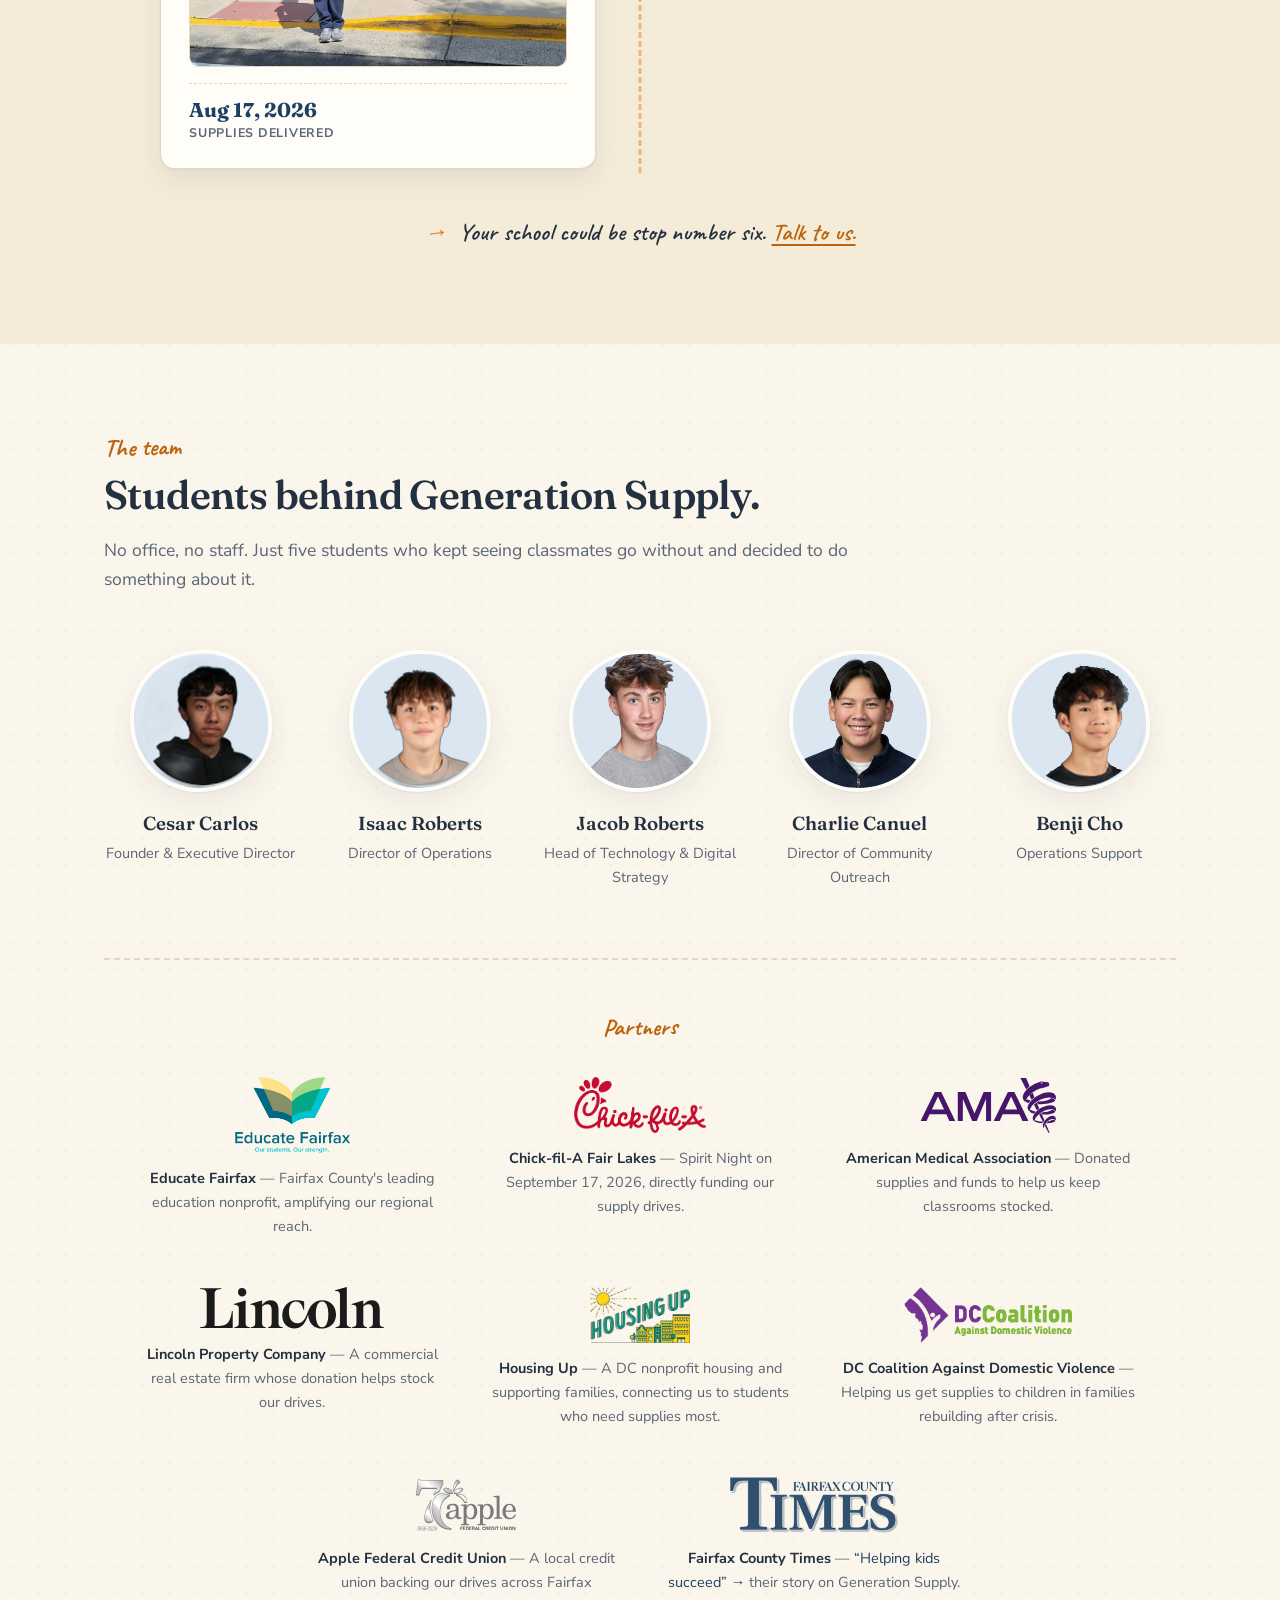
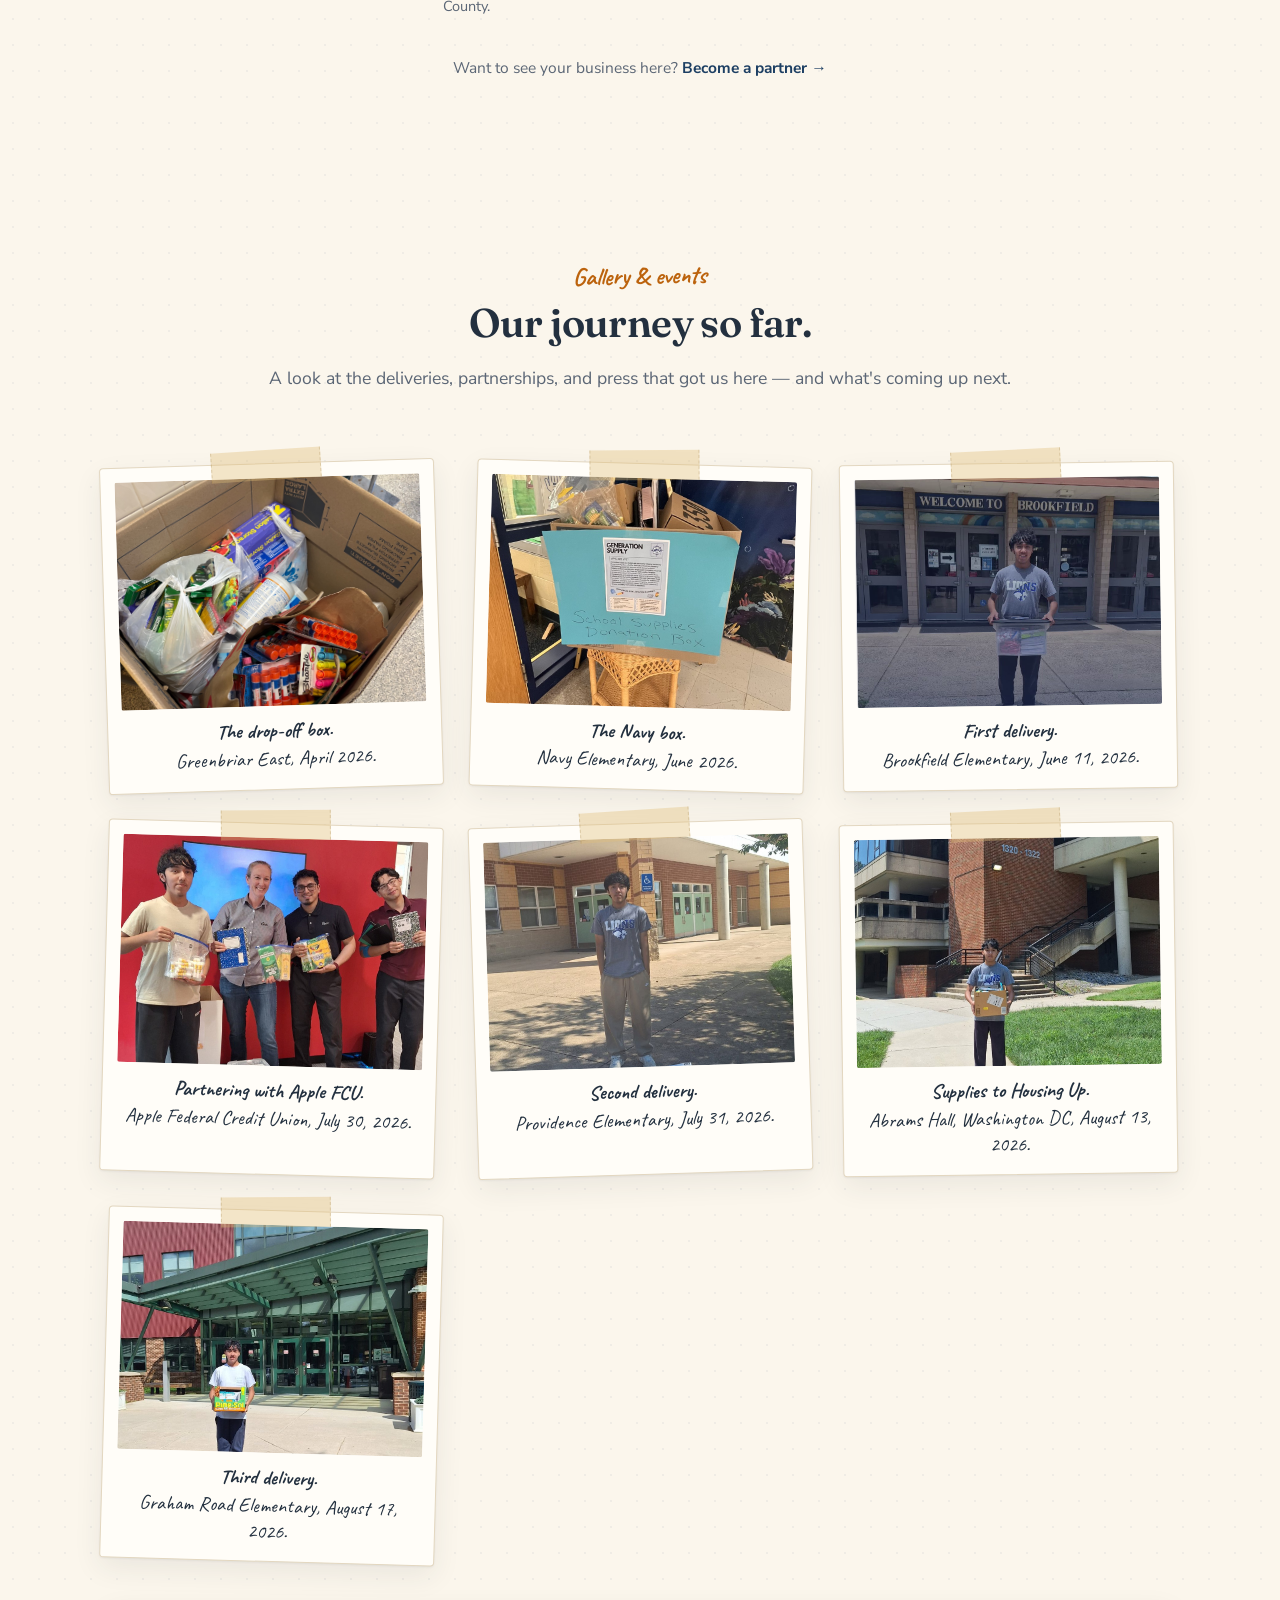
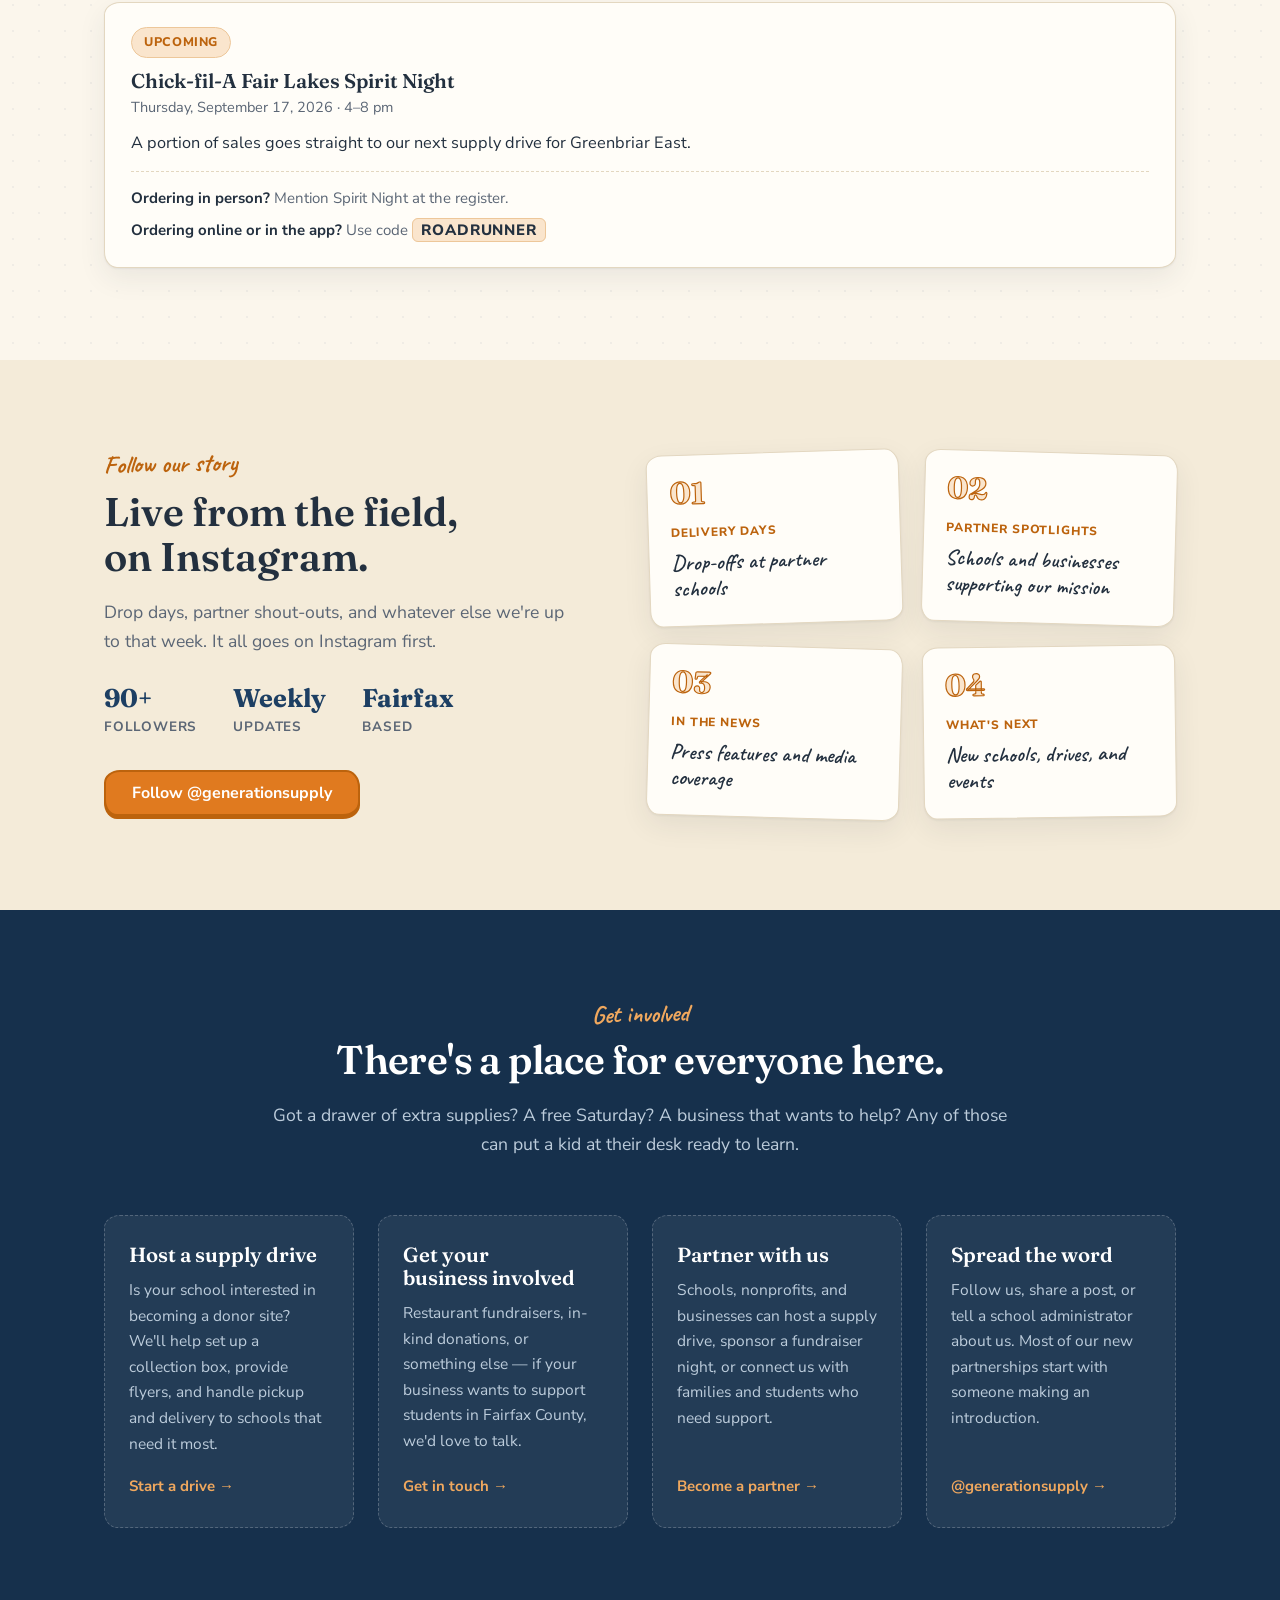
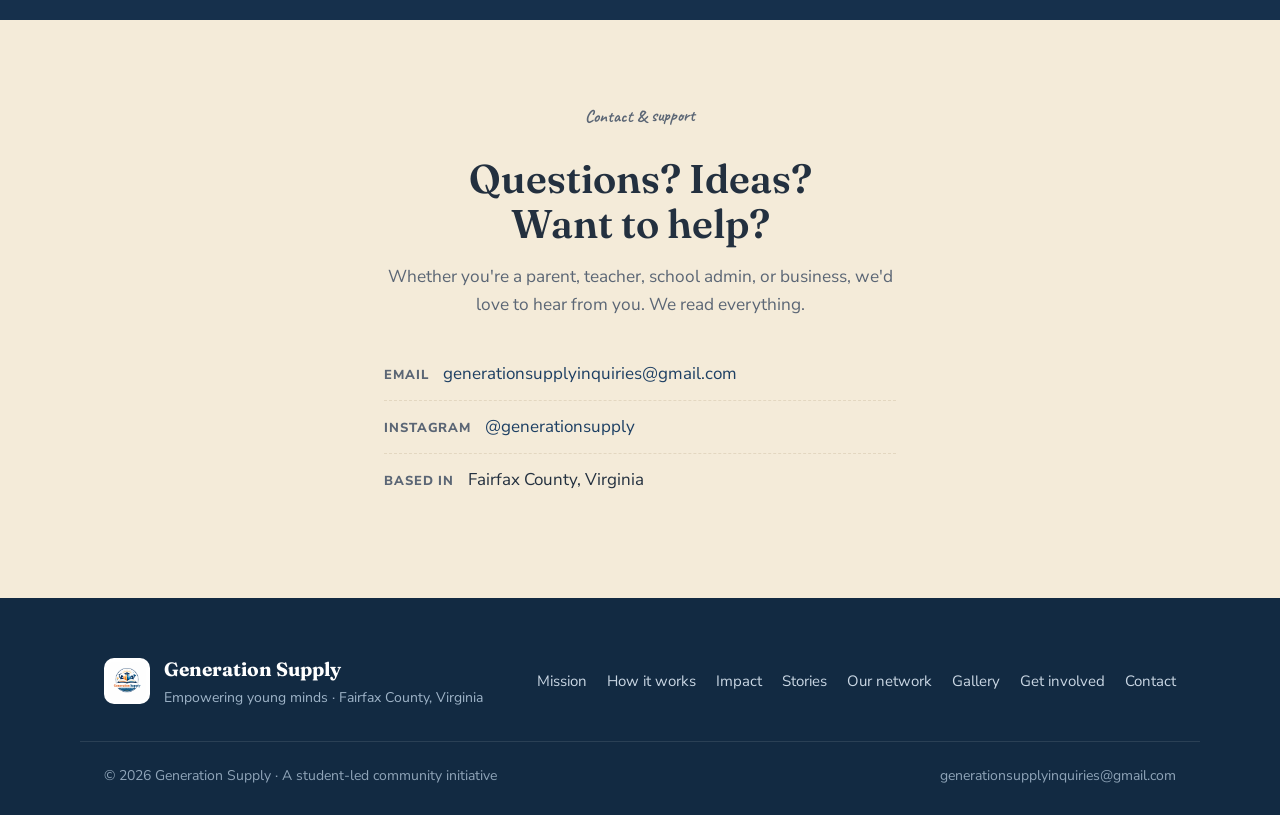
==== commit fb18bf64: "Update raised total to $20,000+ Ticker, impact counter, and mission copy.  Co-Authored-By: Claude Op" ====
--- a/index.html
+++ b/index.html
@@ -197,27 +197,27 @@
     <div class="ticker" aria-hidden="true">
       <div class="ticker-track">
         <span>first delivery June 11</span><span class="tick-dot">✶</span>
-        <span>$3,500+ in supplies raised</span><span class="tick-dot">✶</span>
+        <span>$20,000+ in supplies raised</span><span class="tick-dot">✶</span>
         <span>1,800+ students supported</span><span class="tick-dot">✶</span>
         <span>thank you, Fairfax</span><span class="tick-dot">✶</span>
         <span>first delivery June 11</span><span class="tick-dot">✶</span>
-        <span>$3,500+ in supplies raised</span><span class="tick-dot">✶</span>
+        <span>$20,000+ in supplies raised</span><span class="tick-dot">✶</span>
         <span>1,800+ students supported</span><span class="tick-dot">✶</span>
         <span>thank you, Fairfax</span><span class="tick-dot">✶</span>
         <span>first delivery June 11</span><span class="tick-dot">✶</span>
-        <span>$3,500+ in supplies raised</span><span class="tick-dot">✶</span>
+        <span>$20,000+ in supplies raised</span><span class="tick-dot">✶</span>
         <span>1,800+ students supported</span><span class="tick-dot">✶</span>
         <span>thank you, Fairfax</span><span class="tick-dot">✶</span>
         <span>first delivery June 11</span><span class="tick-dot">✶</span>
-        <span>$3,500+ in supplies raised</span><span class="tick-dot">✶</span>
+        <span>$20,000+ in supplies raised</span><span class="tick-dot">✶</span>
         <span>1,800+ students supported</span><span class="tick-dot">✶</span>
         <span>thank you, Fairfax</span><span class="tick-dot">✶</span>
         <span>first delivery June 11</span><span class="tick-dot">✶</span>
-        <span>$3,500+ in supplies raised</span><span class="tick-dot">✶</span>
+        <span>$20,000+ in supplies raised</span><span class="tick-dot">✶</span>
         <span>1,800+ students supported</span><span class="tick-dot">✶</span>
         <span>thank you, Fairfax</span><span class="tick-dot">✶</span>
         <span>first delivery June 11</span><span class="tick-dot">✶</span>
-        <span>$3,500+ in supplies raised</span><span class="tick-dot">✶</span>
+        <span>$20,000+ in supplies raised</span><span class="tick-dot">✶</span>
         <span>1,800+ students supported</span><span class="tick-dot">✶</span>
         <span>thank you, Fairfax</span><span class="tick-dot">✶</span>
       </div>
@@ -234,7 +234,7 @@
             with local affluent schools to collect school supplies through 2&ndash;4 week-long supply
             drives, then redistribute the raised supplies directly to high-need schools throughout the
             county. Since launching in April 2026, we've partnered with six schools in total, 3 donors
-            and 3 recipients, we've raised over $3,500 worth of supplies, supported over 1,800 students
+            and 3 recipients, we've raised over $20,000 worth of supplies, supported over 1,800 students
             from low-income families throughout Fairfax County, and partnered with nonprofits and
             companies from Northern Virginia and Washington DC.
           </p>
@@ -317,7 +317,7 @@
             <span class="stat-label">Students from low-income families supported</span>
           </div>
           <div class="stat">
-            <span class="stat-num" data-prefix="$" data-count="3500" data-suffix="+">0</span>
+            <span class="stat-num" data-prefix="$" data-count="20000" data-suffix="+">0</span>
             <span class="stat-label">Raised in school supplies &amp; funds</span>
           </div>
         </div>
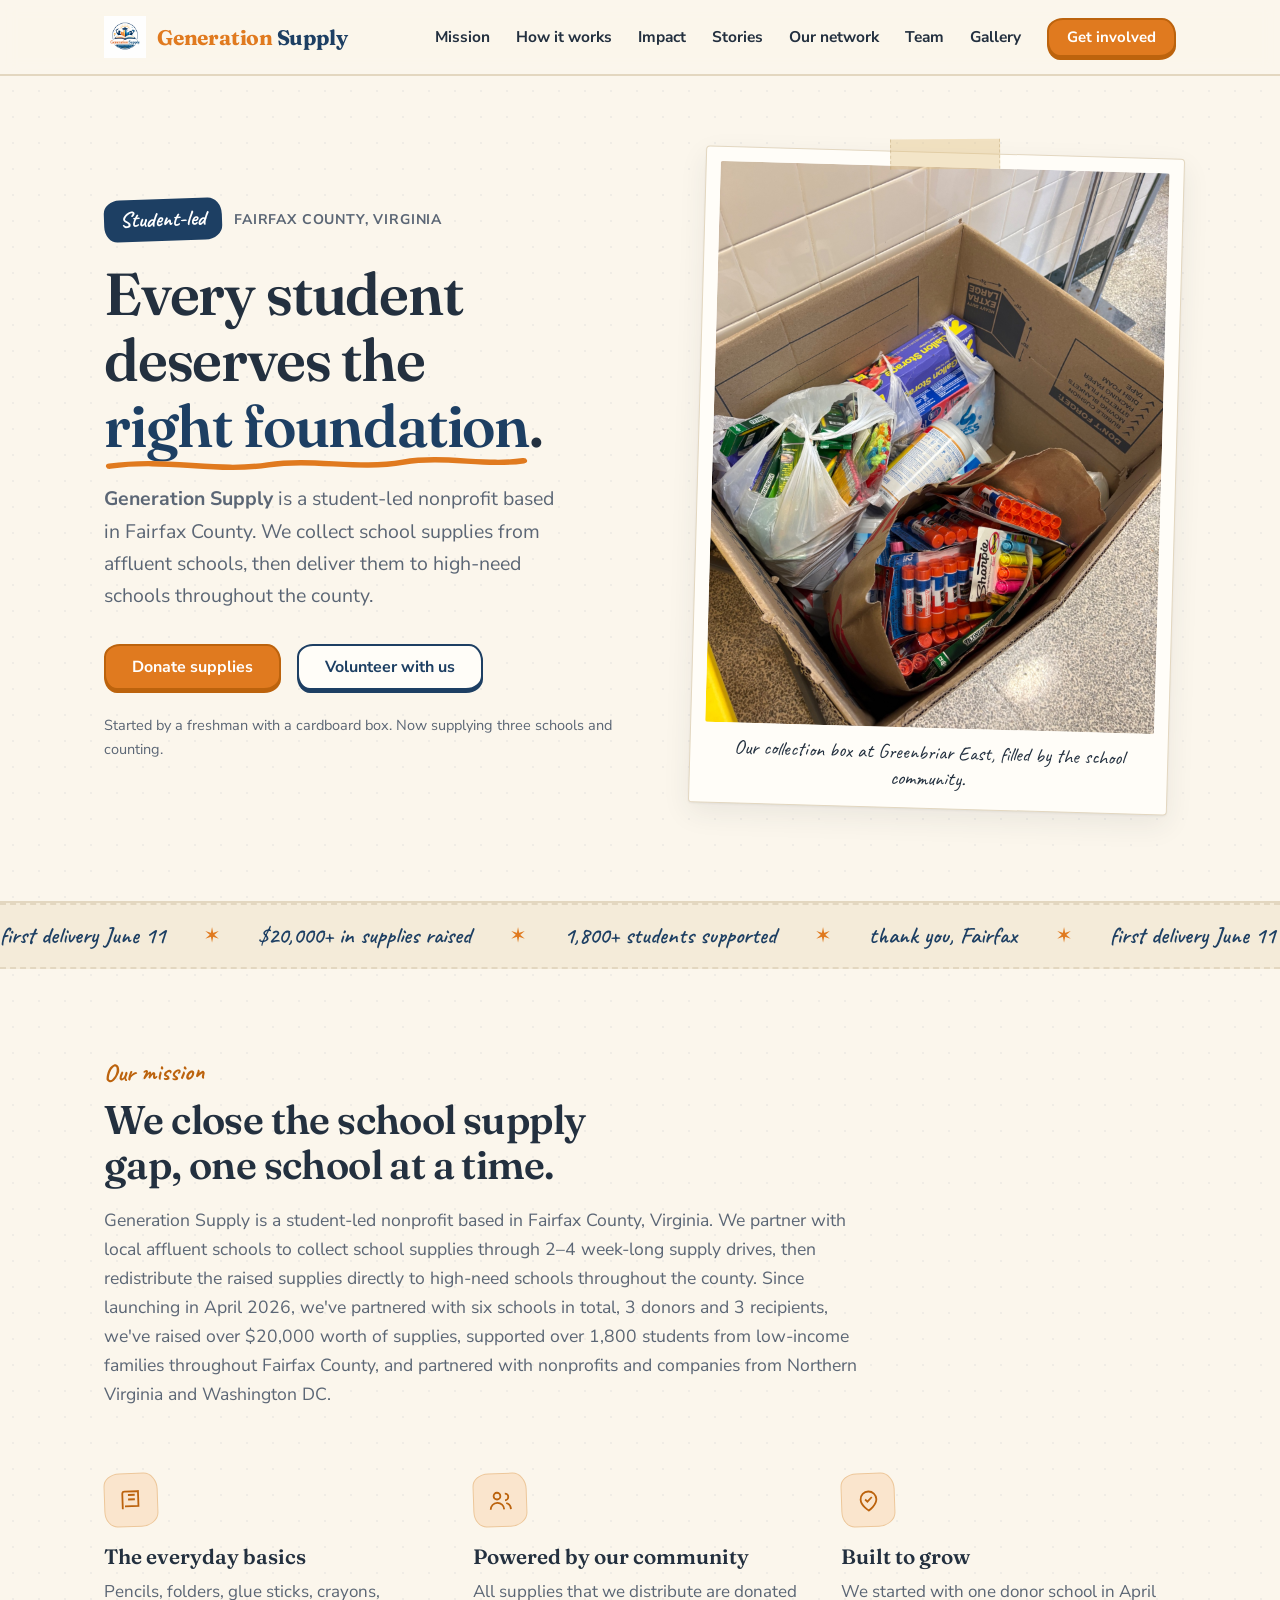
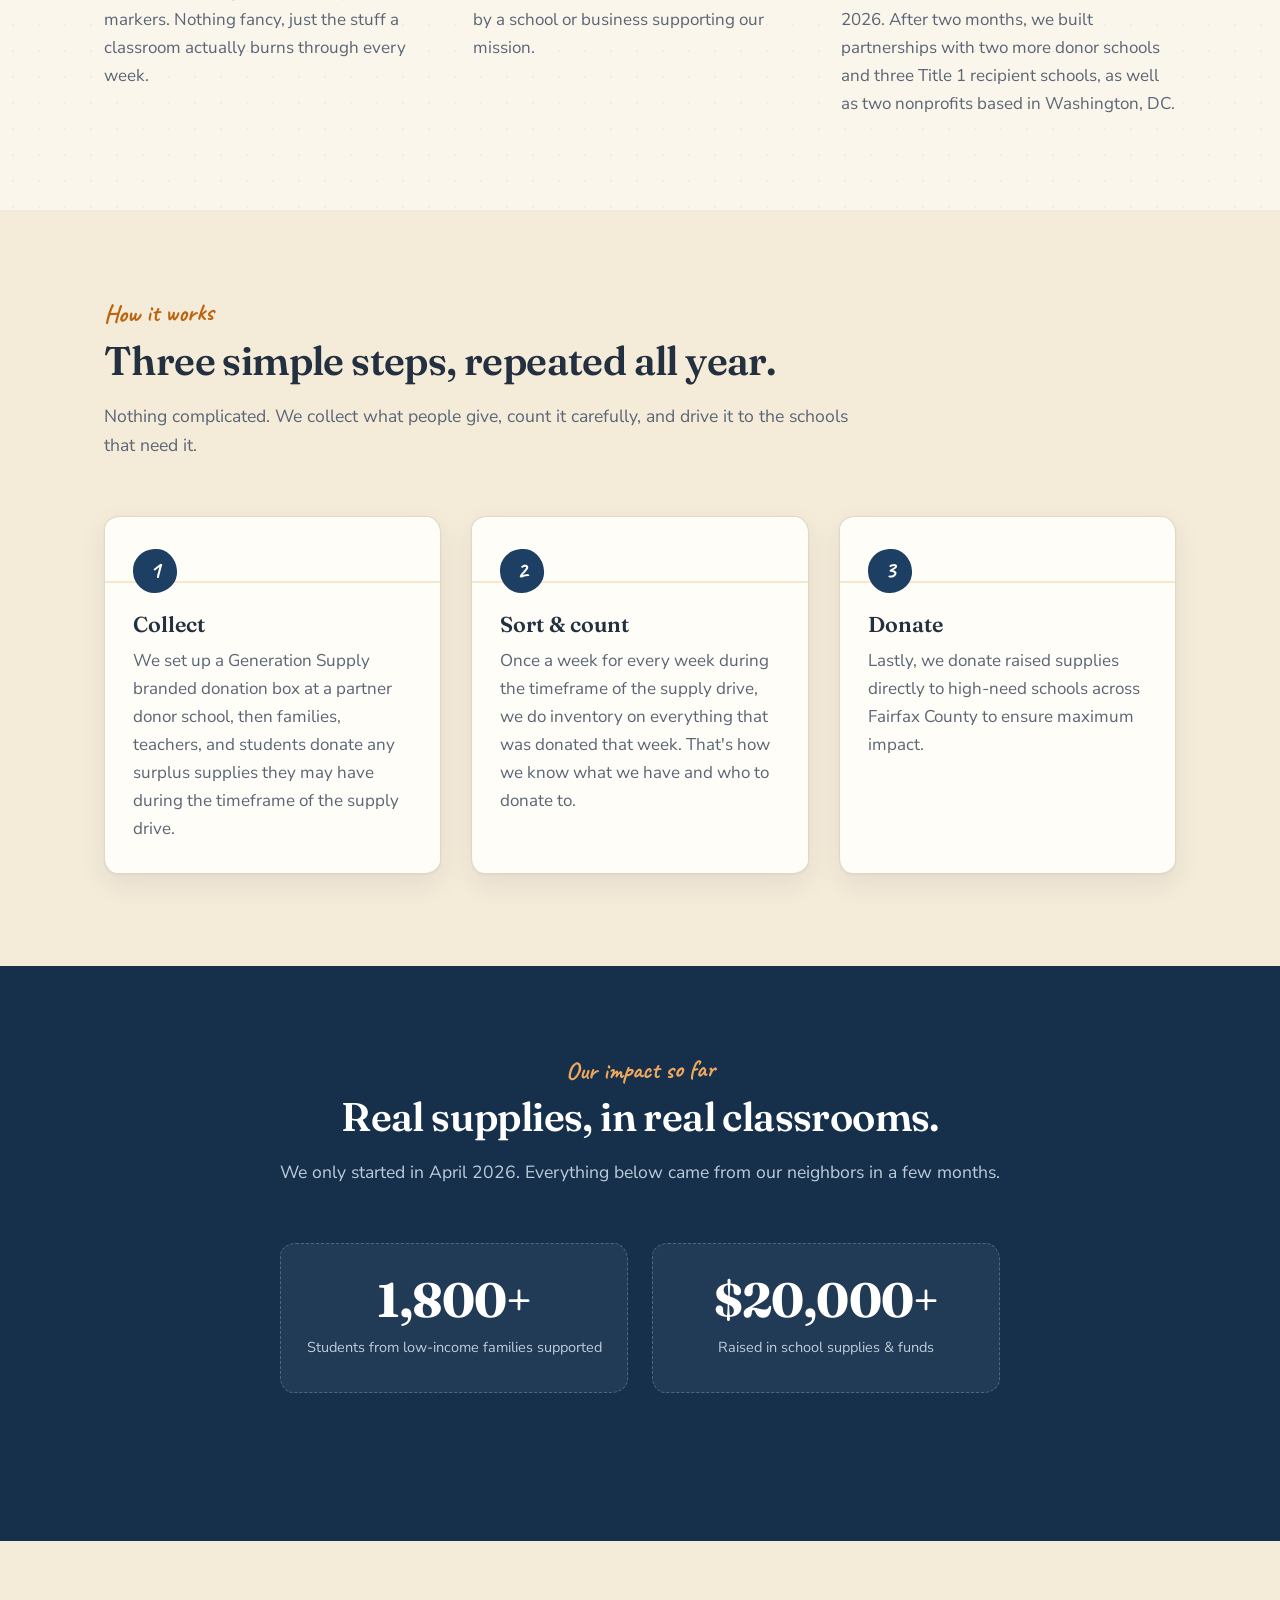
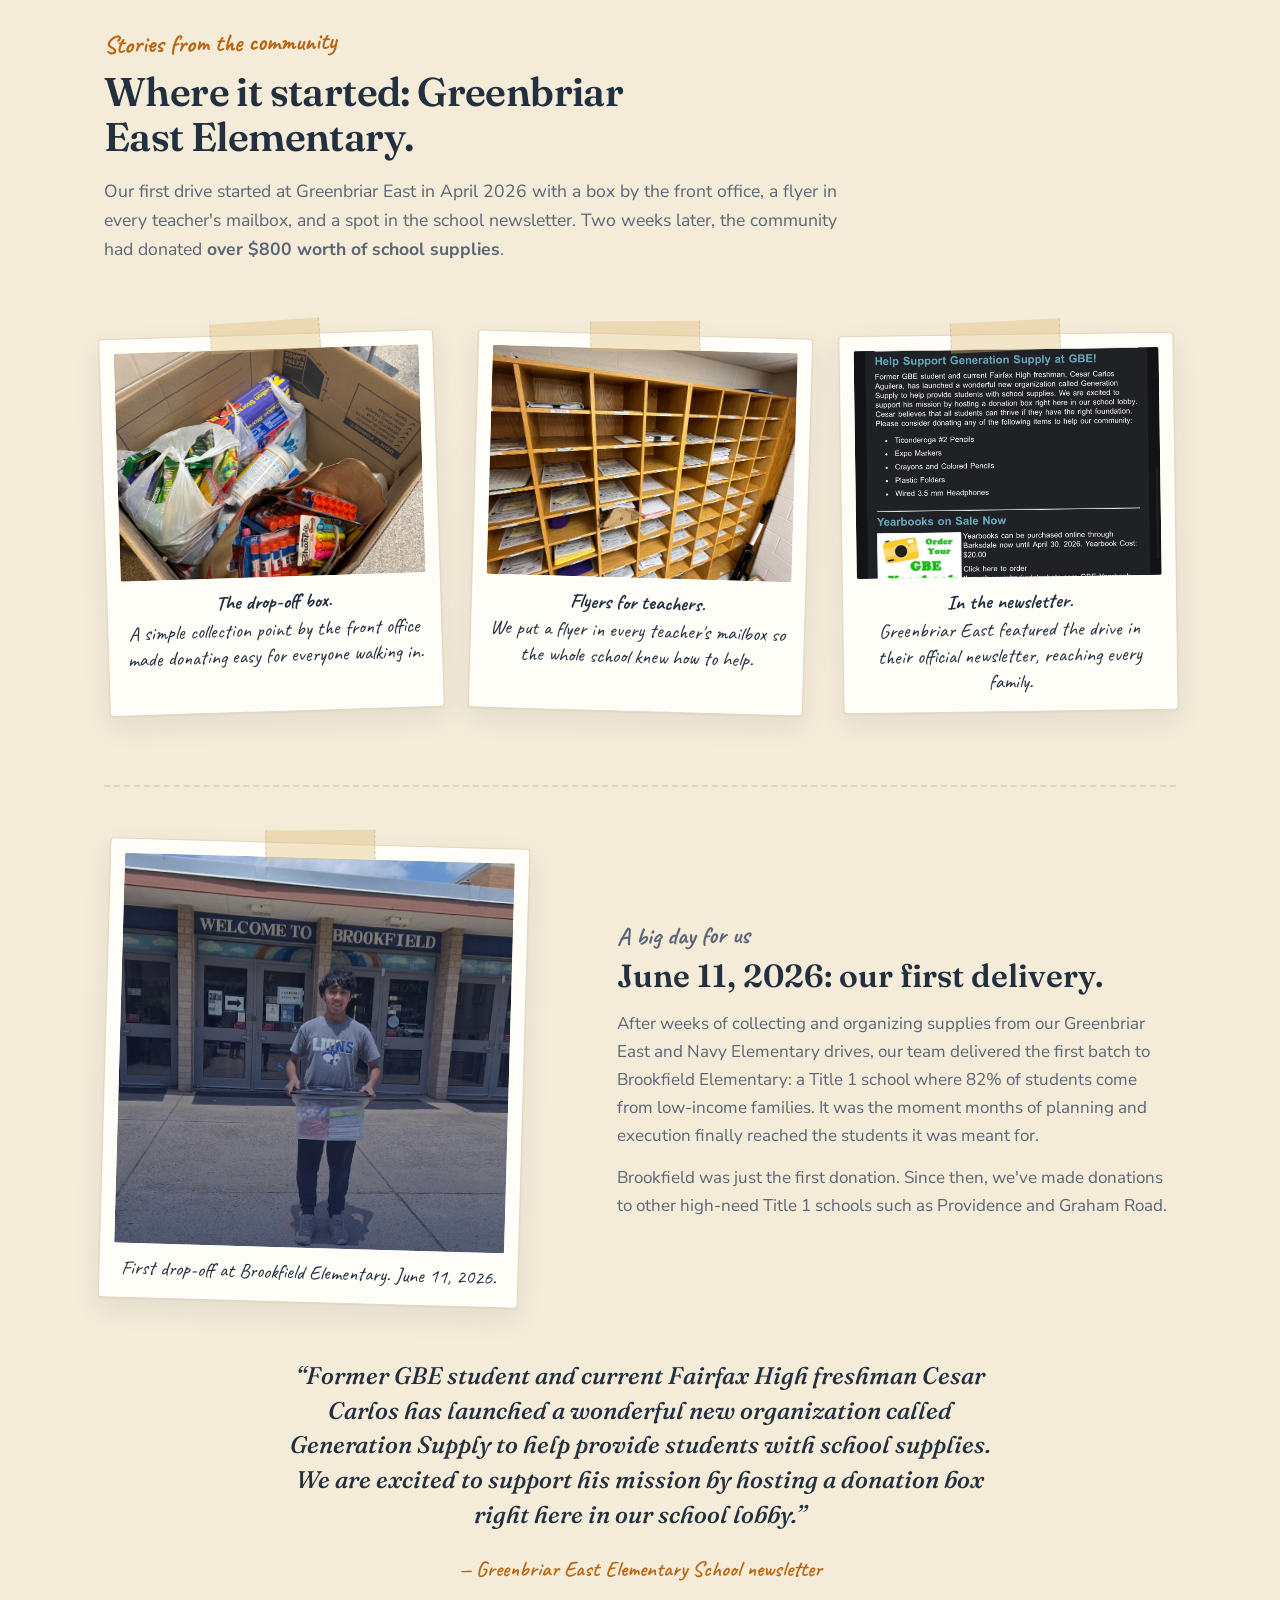
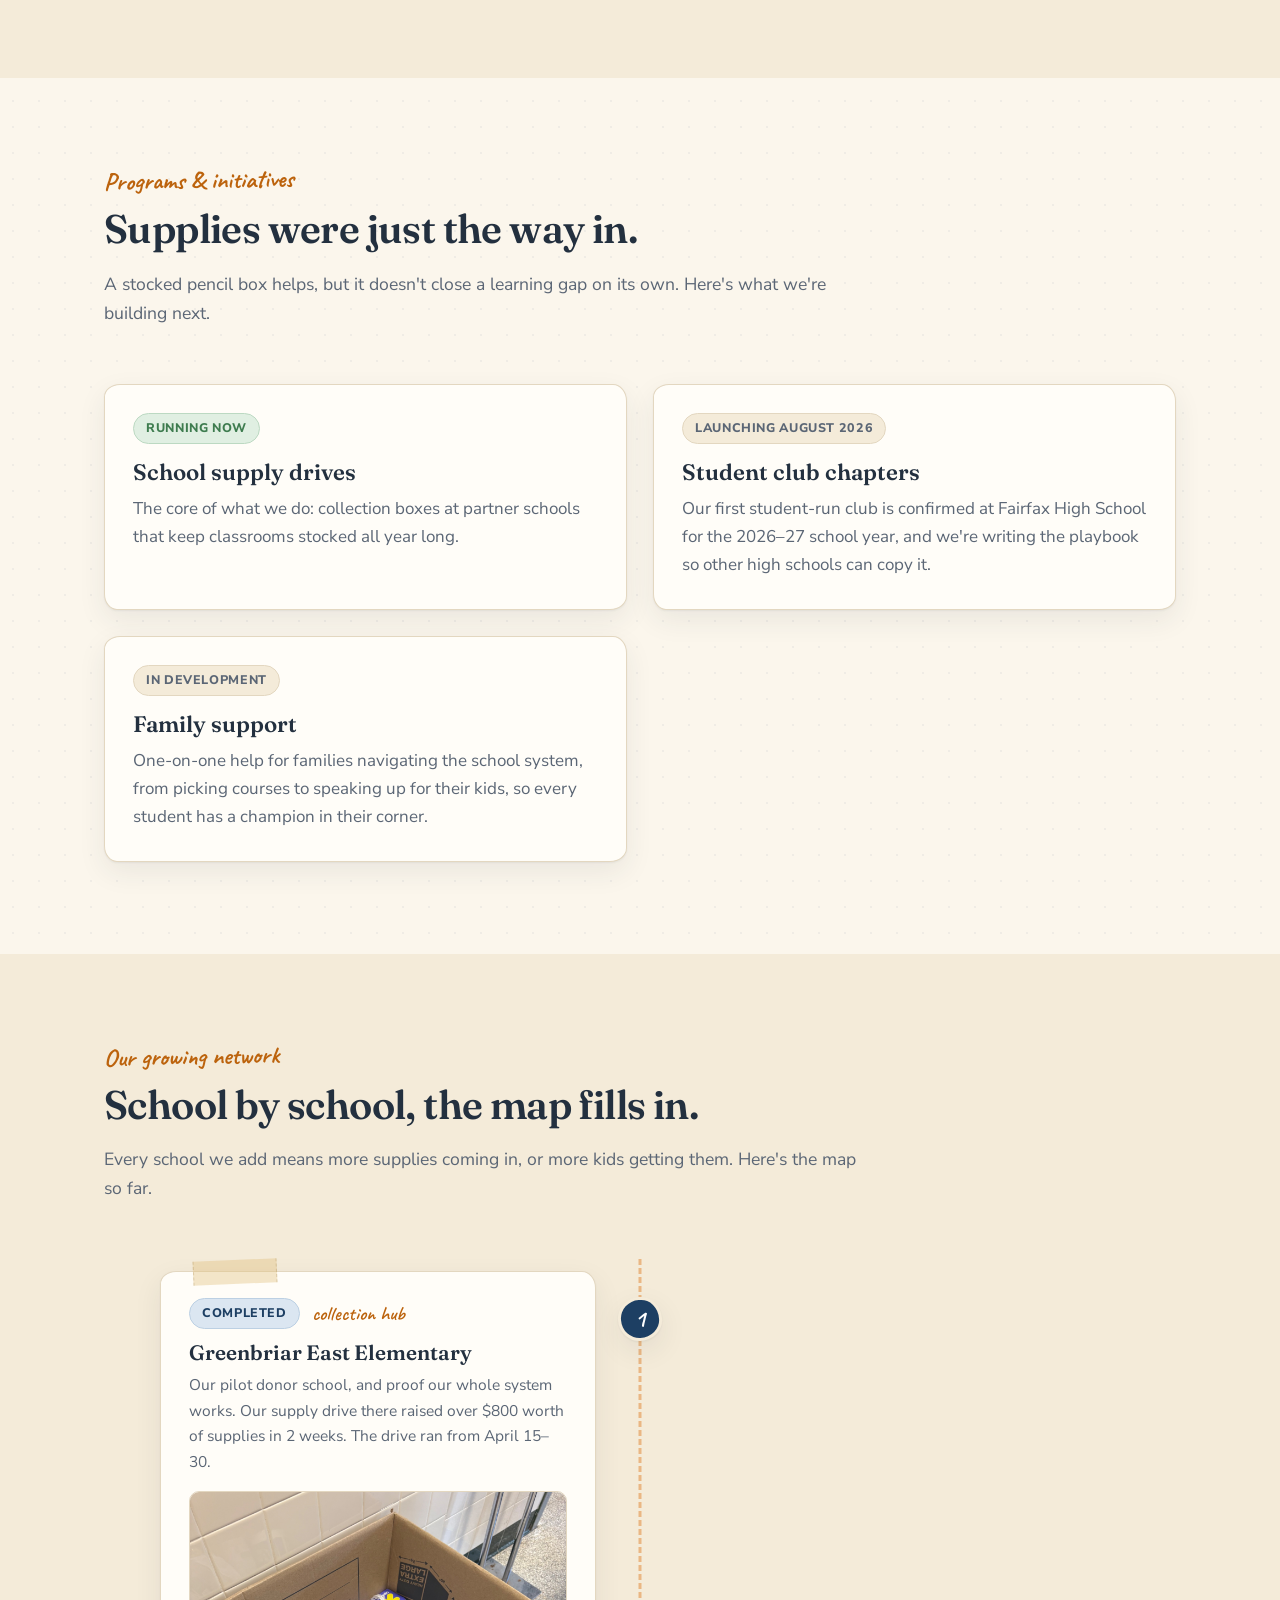
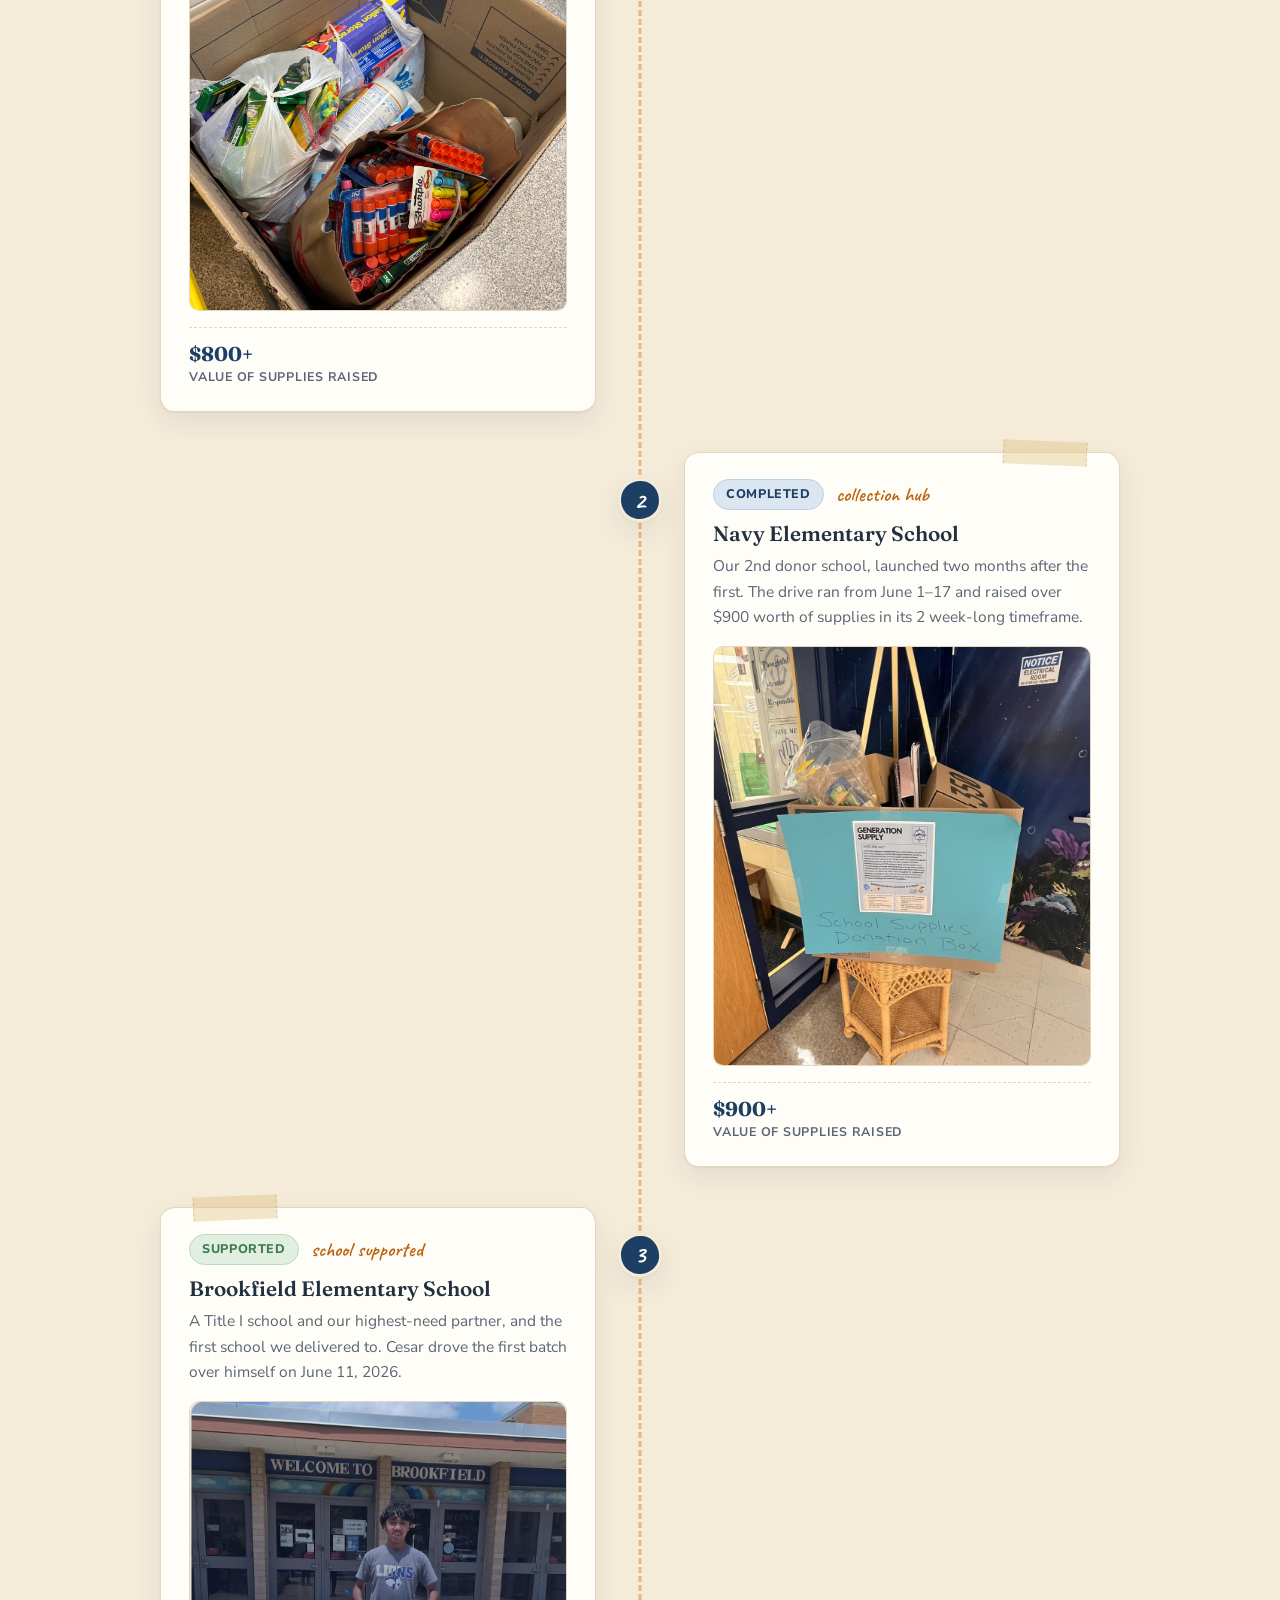
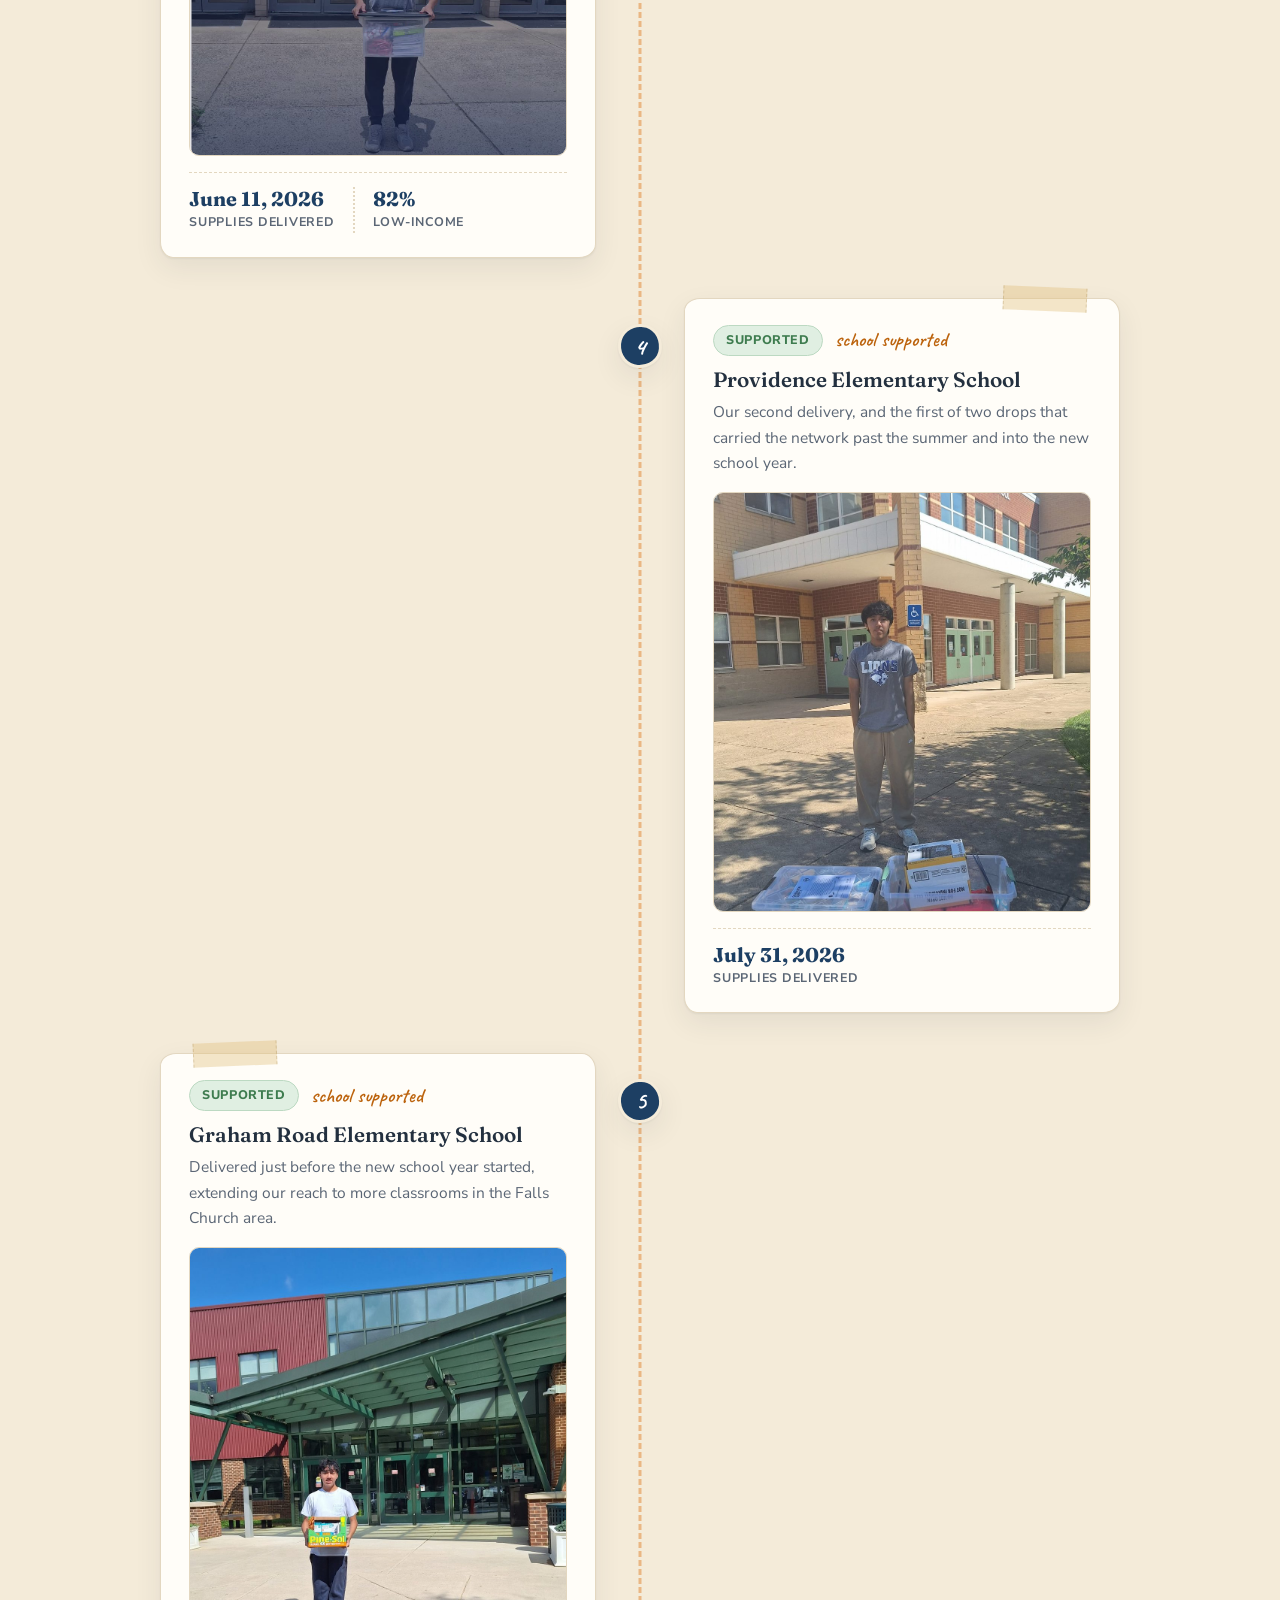
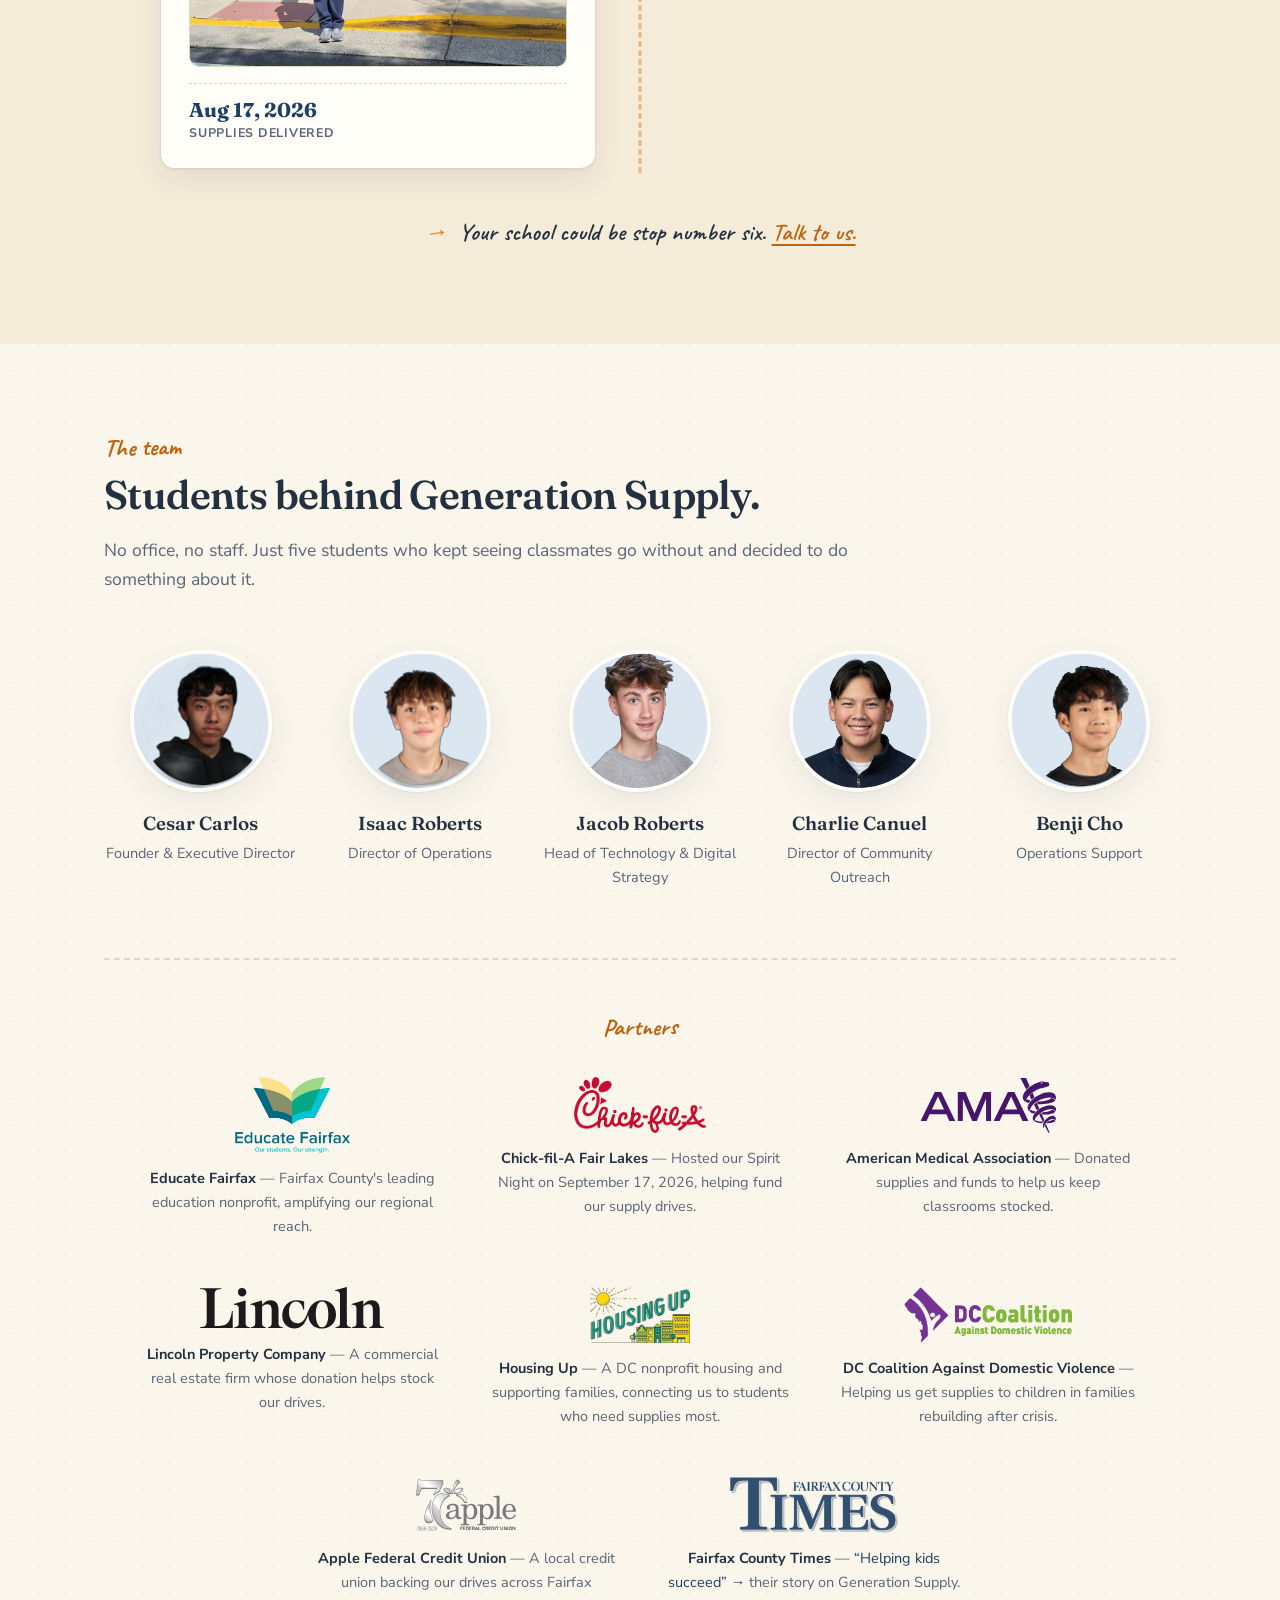
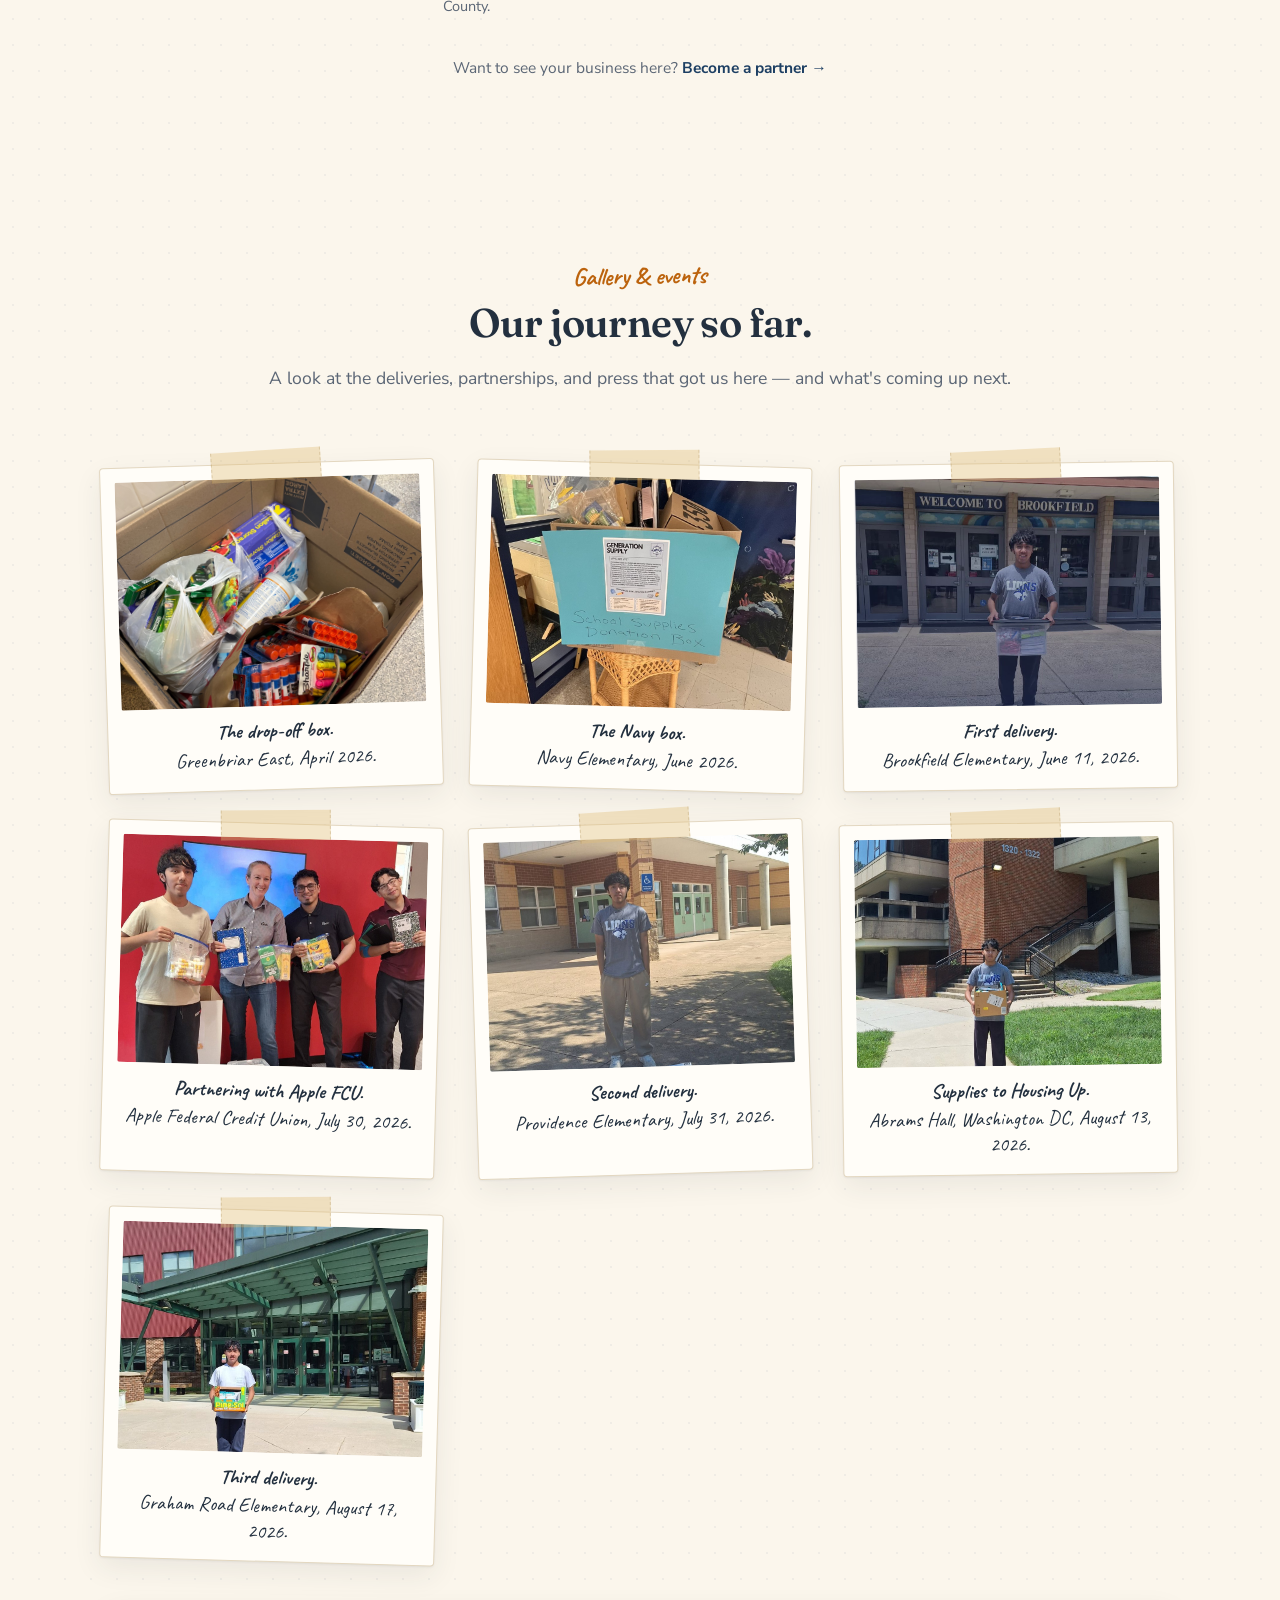
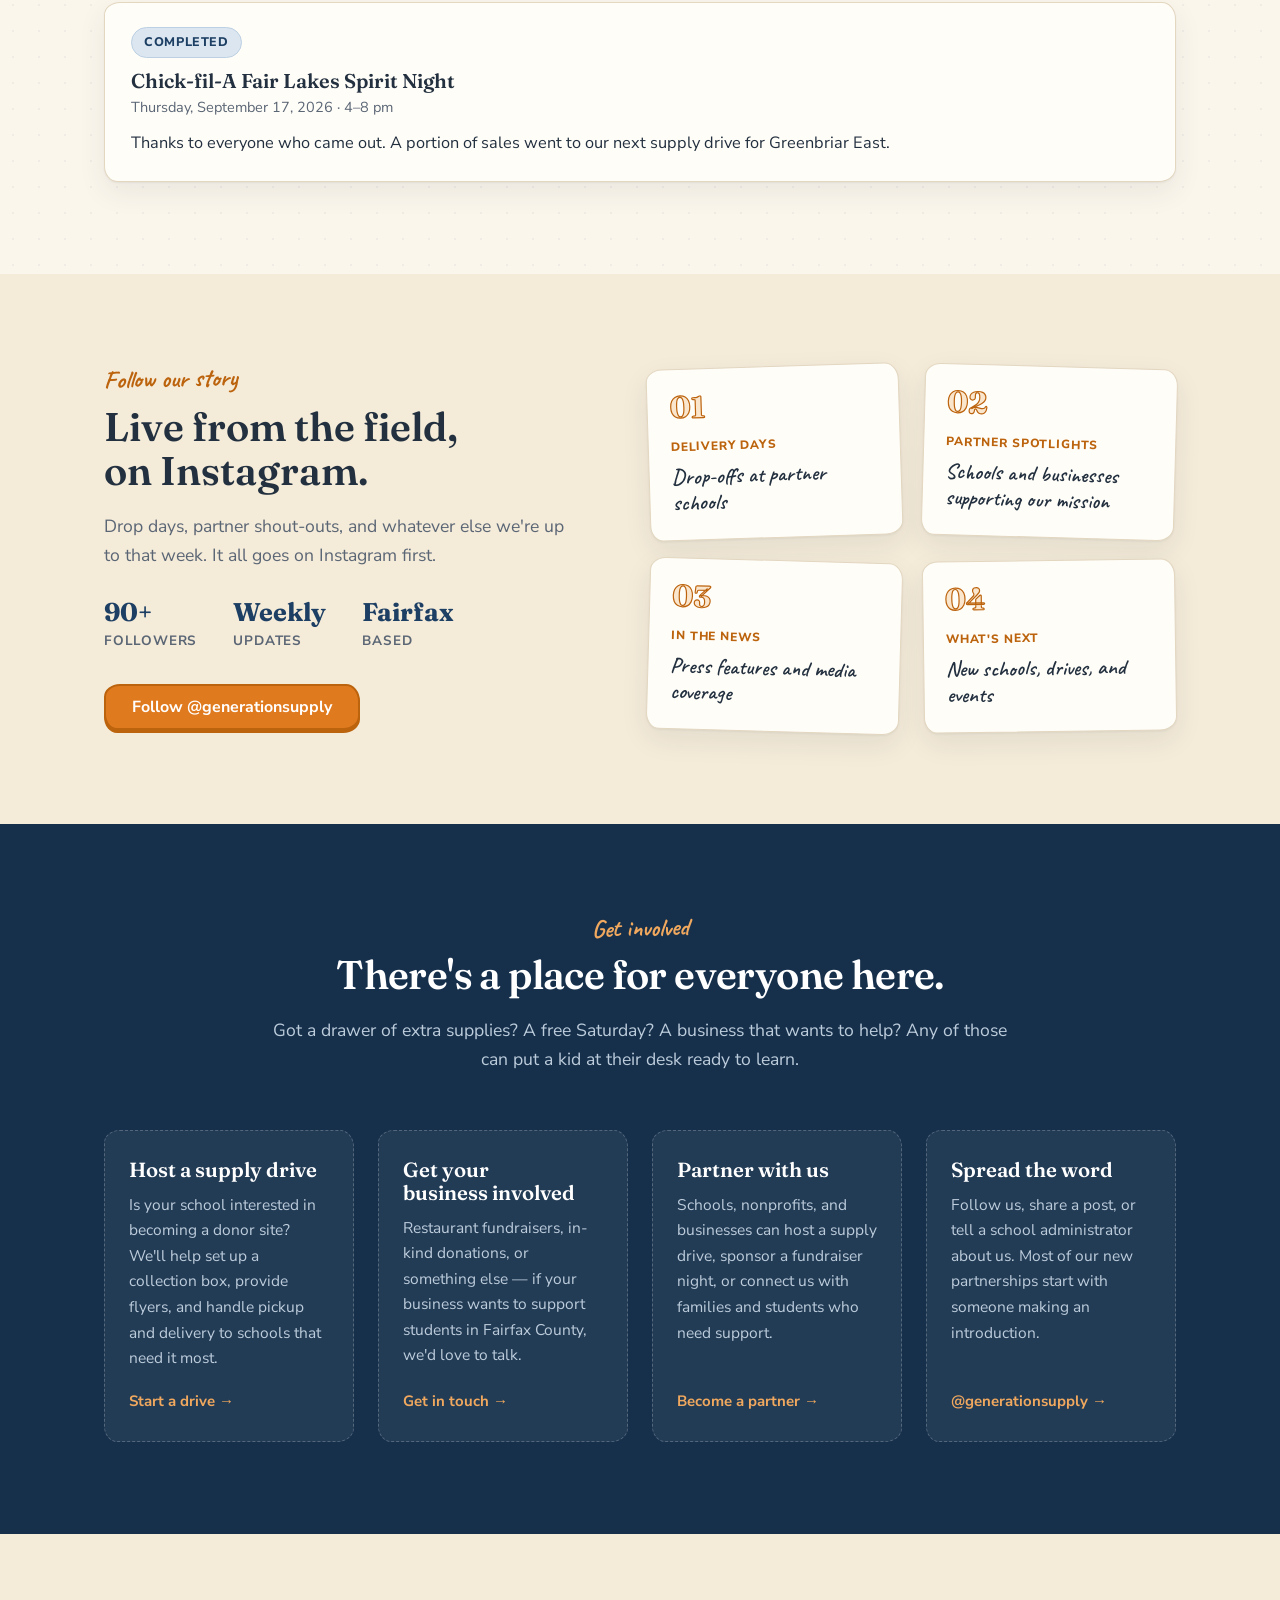
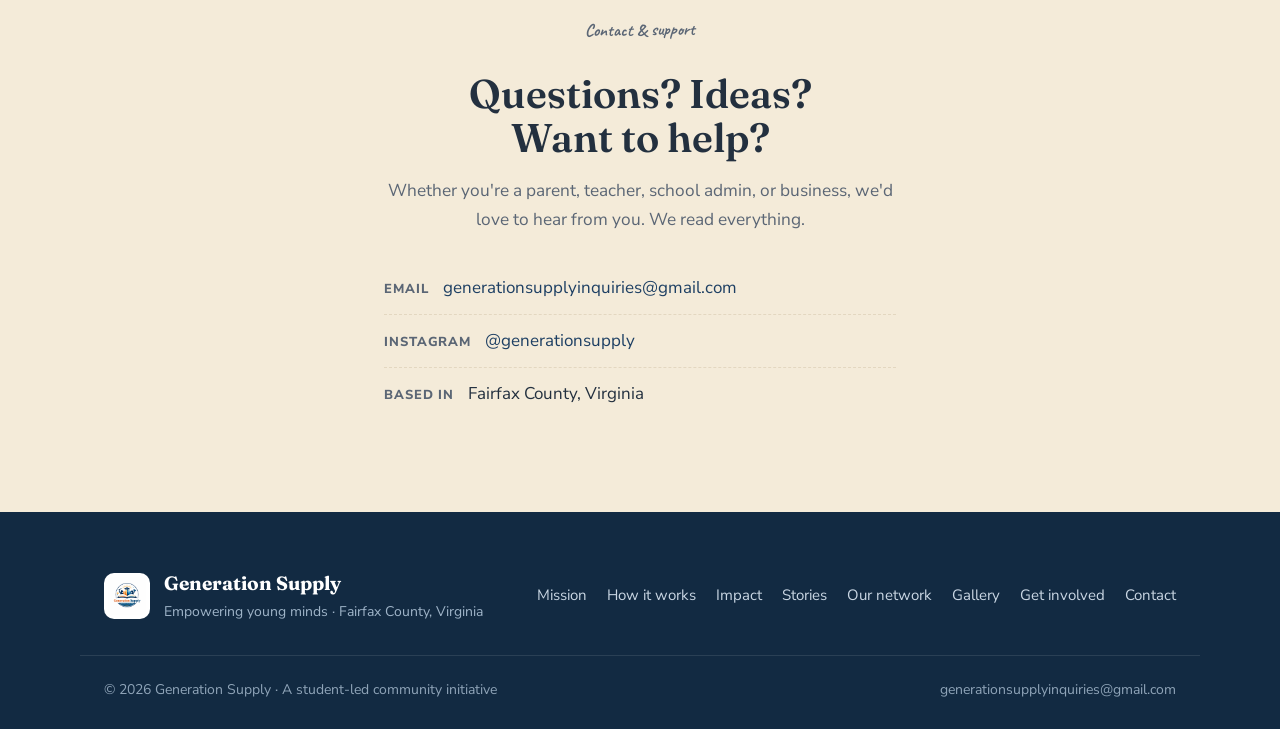
==== commit 08f74aab: "Mark the Chick-fil-A Spirit Night as completed The event was September 17. Swap the Upcoming chip fo" ====
--- a/index.html
+++ b/index.html
@@ -586,7 +586,7 @@
             </div>
             <div class="partner">
               <img src="assets/chick-fil-a.png?v=2" alt="Chick-fil-A Fair Lakes" />
-              <span><strong>Chick-fil-A Fair Lakes</strong> — Spirit Night on September 17, 2026, directly funding our supply drives.</span>
+              <span><strong>Chick-fil-A Fair Lakes</strong> — Hosted our Spirit Night on September 17, 2026, helping fund our supply drives.</span>
             </div>
             <div class="partner">
               <img src="assets/american-medical-association.svg" alt="American Medical Association" />
@@ -664,14 +664,10 @@
 
         <div class="hub-cards" style="margin-top: 40px;">
           <article class="hub-card" id="spirit-night">
-            <p class="hub-status"><span class="chip chip-soon">Upcoming</span></p>
+            <p class="hub-status"><span class="chip chip-done">Completed</span></p>
             <h3>Chick-fil-A Fair Lakes Spirit Night</h3>
             <p class="hub-meta">Thursday, September 17, 2026 &middot; 4&ndash;8 pm</p>
-            <p class="hub-raised">A portion of sales goes straight to our next supply drive for Greenbriar East.</p>
-            <ul class="hub-how">
-              <li><strong>Ordering in person?</strong> Mention Spirit Night at the register.</li>
-              <li><strong>Ordering online or in the app?</strong> Use code <strong class="hub-code">ROADRUNNER</strong></li>
-            </ul>
+            <p class="hub-raised">Thanks to everyone who came out. A portion of sales went to our next supply drive for Greenbriar East.</p>
           </article>
         </div>
       </div>
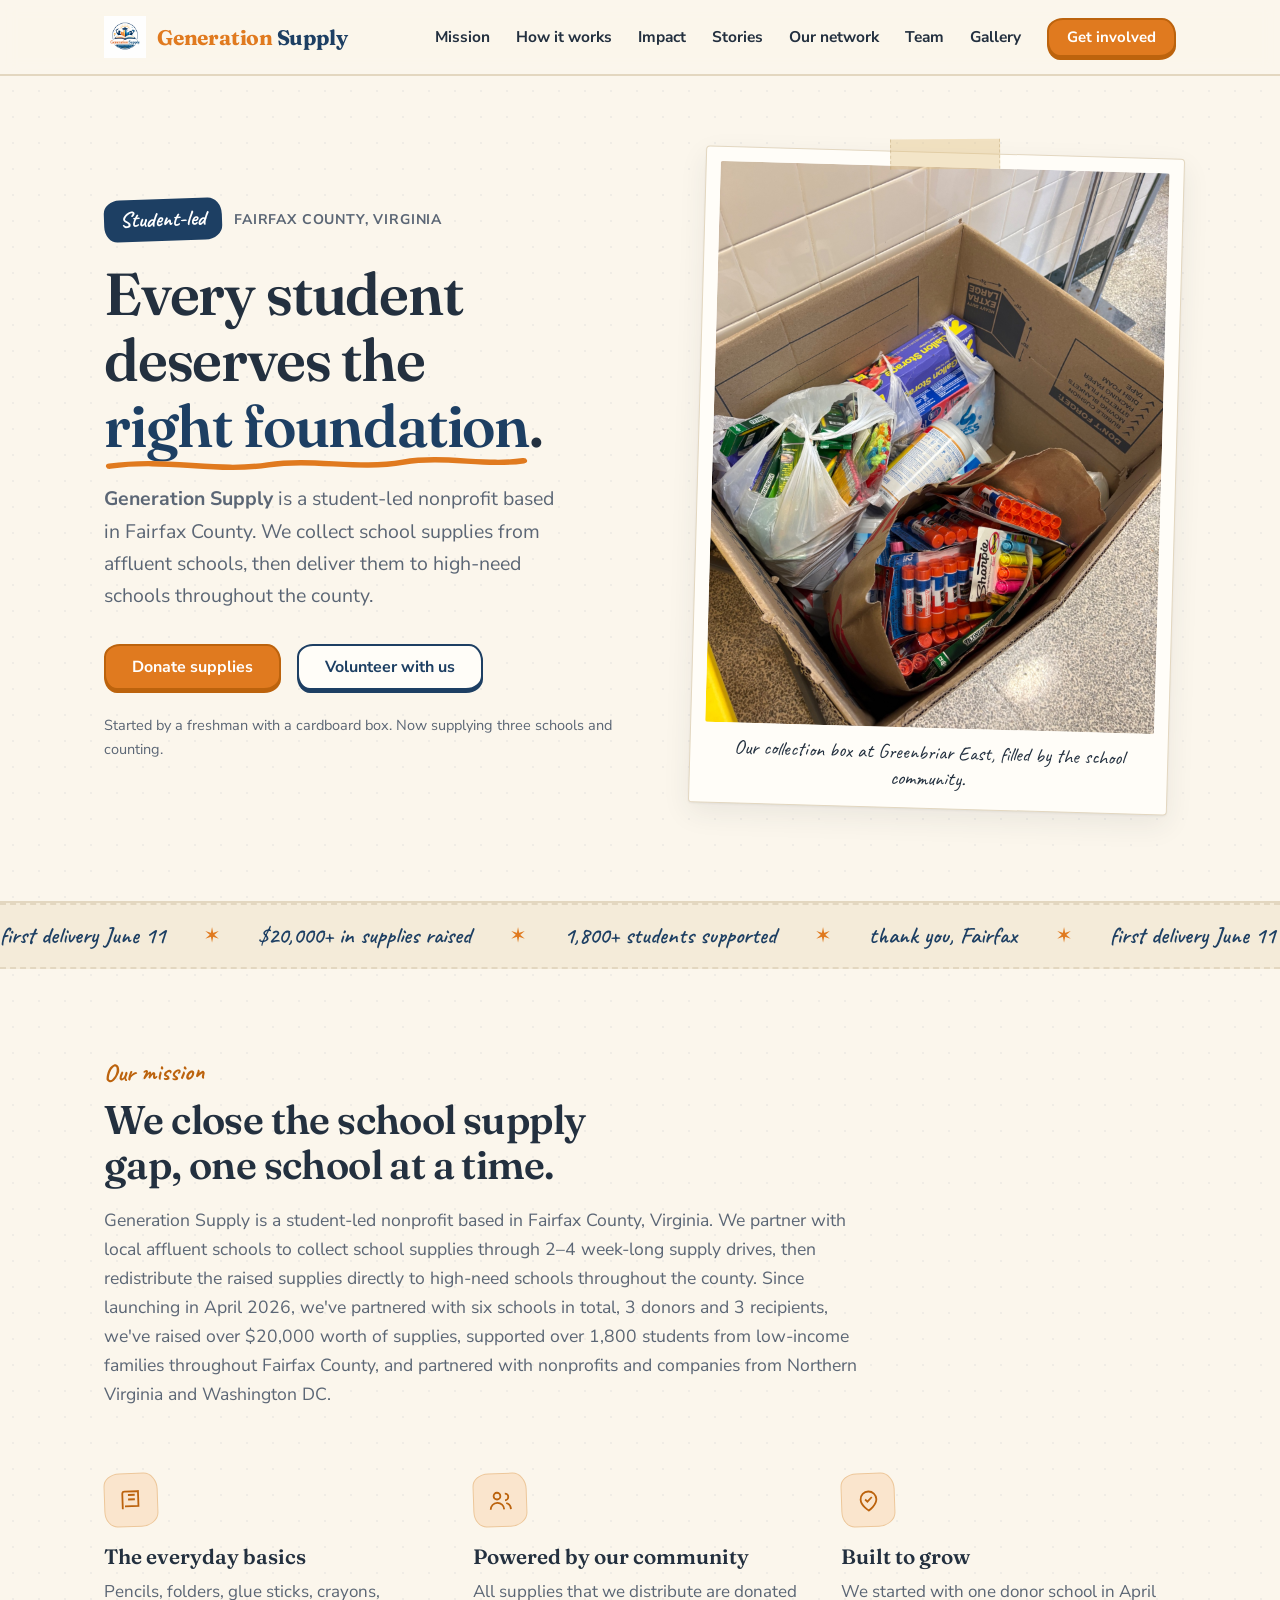
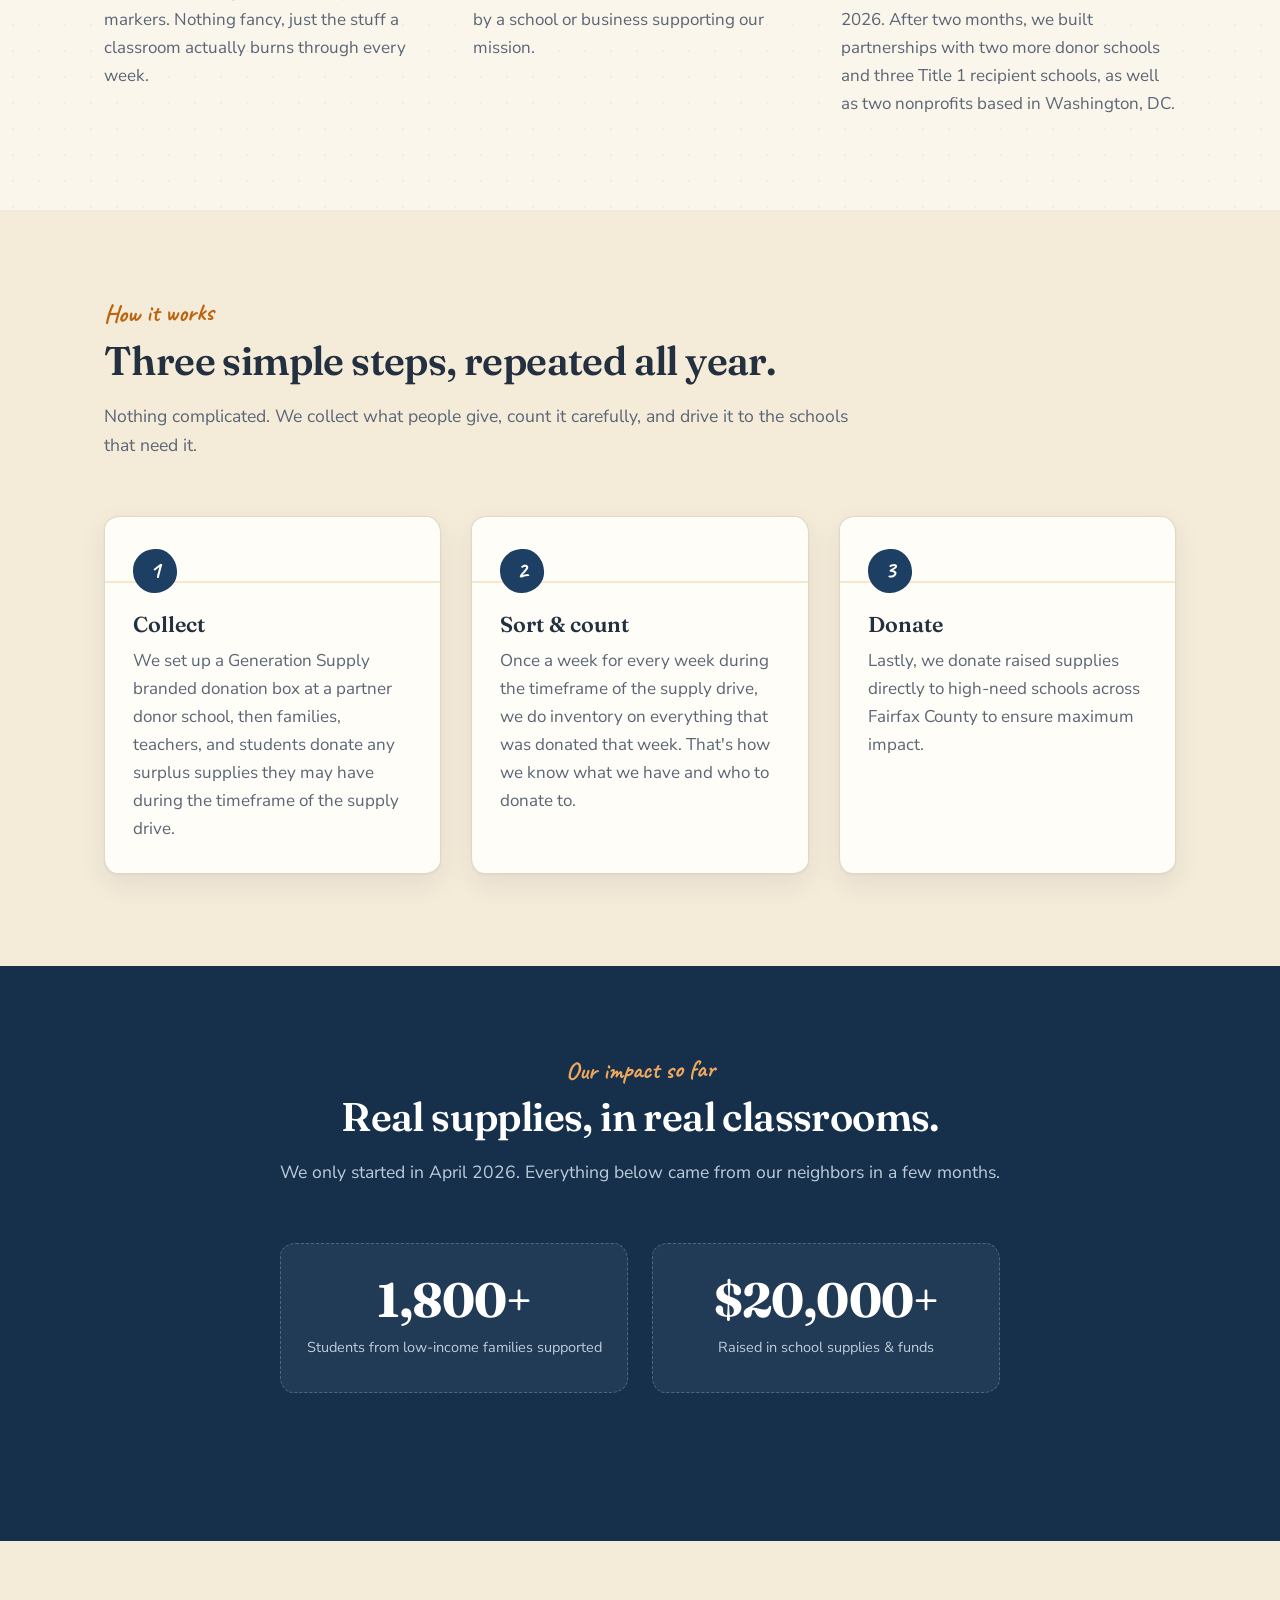
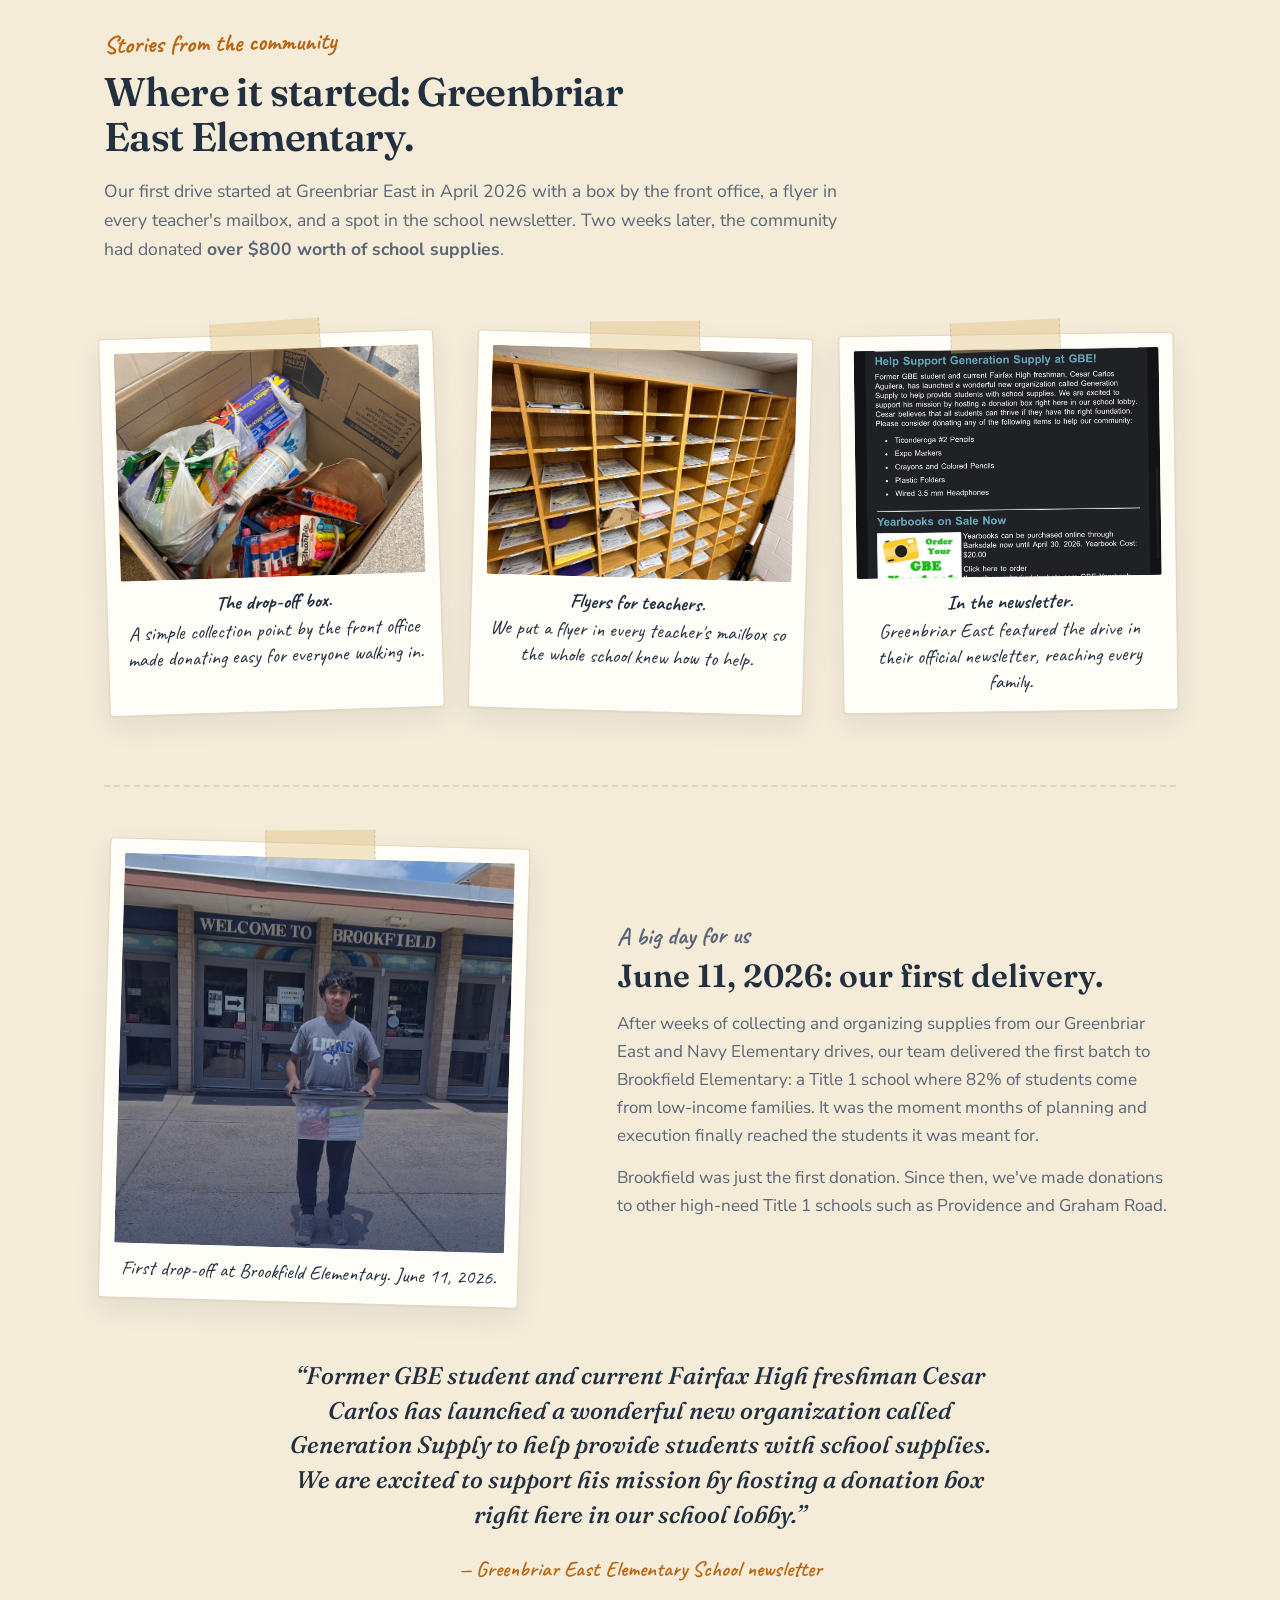
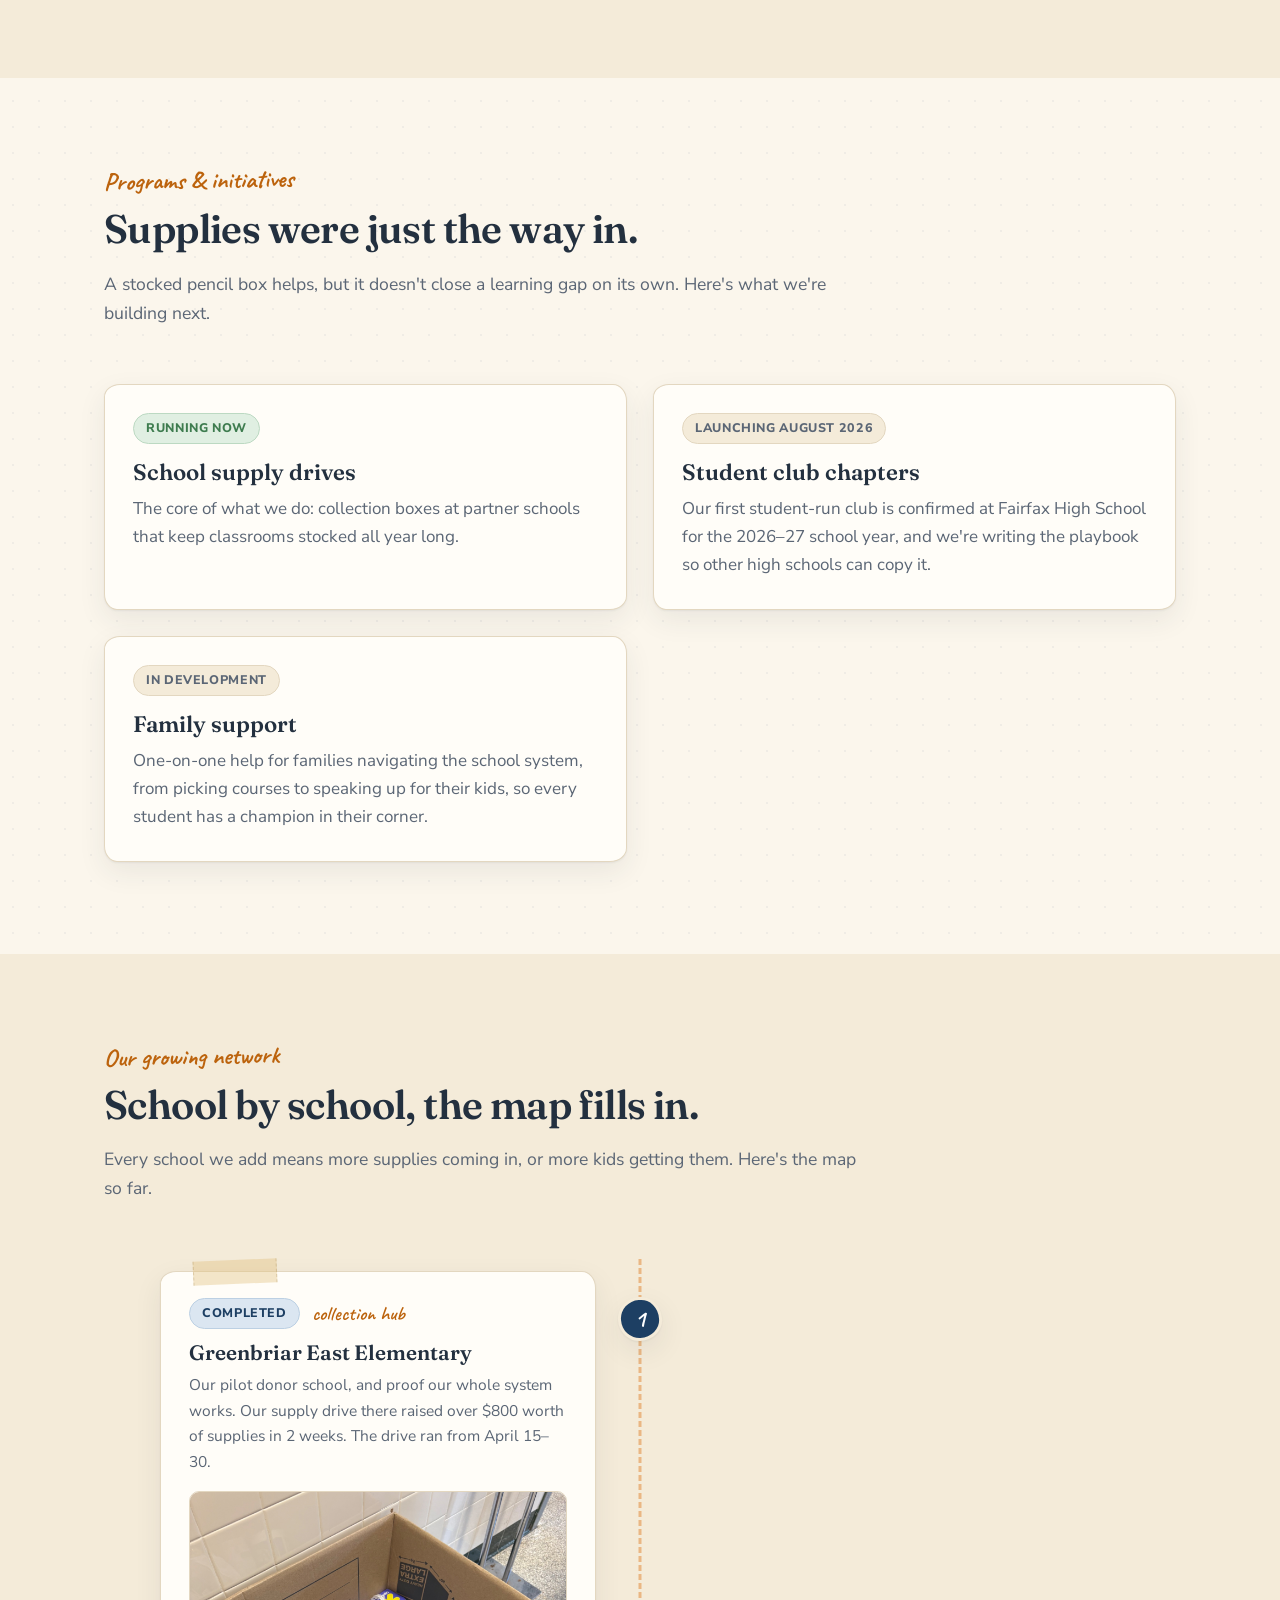
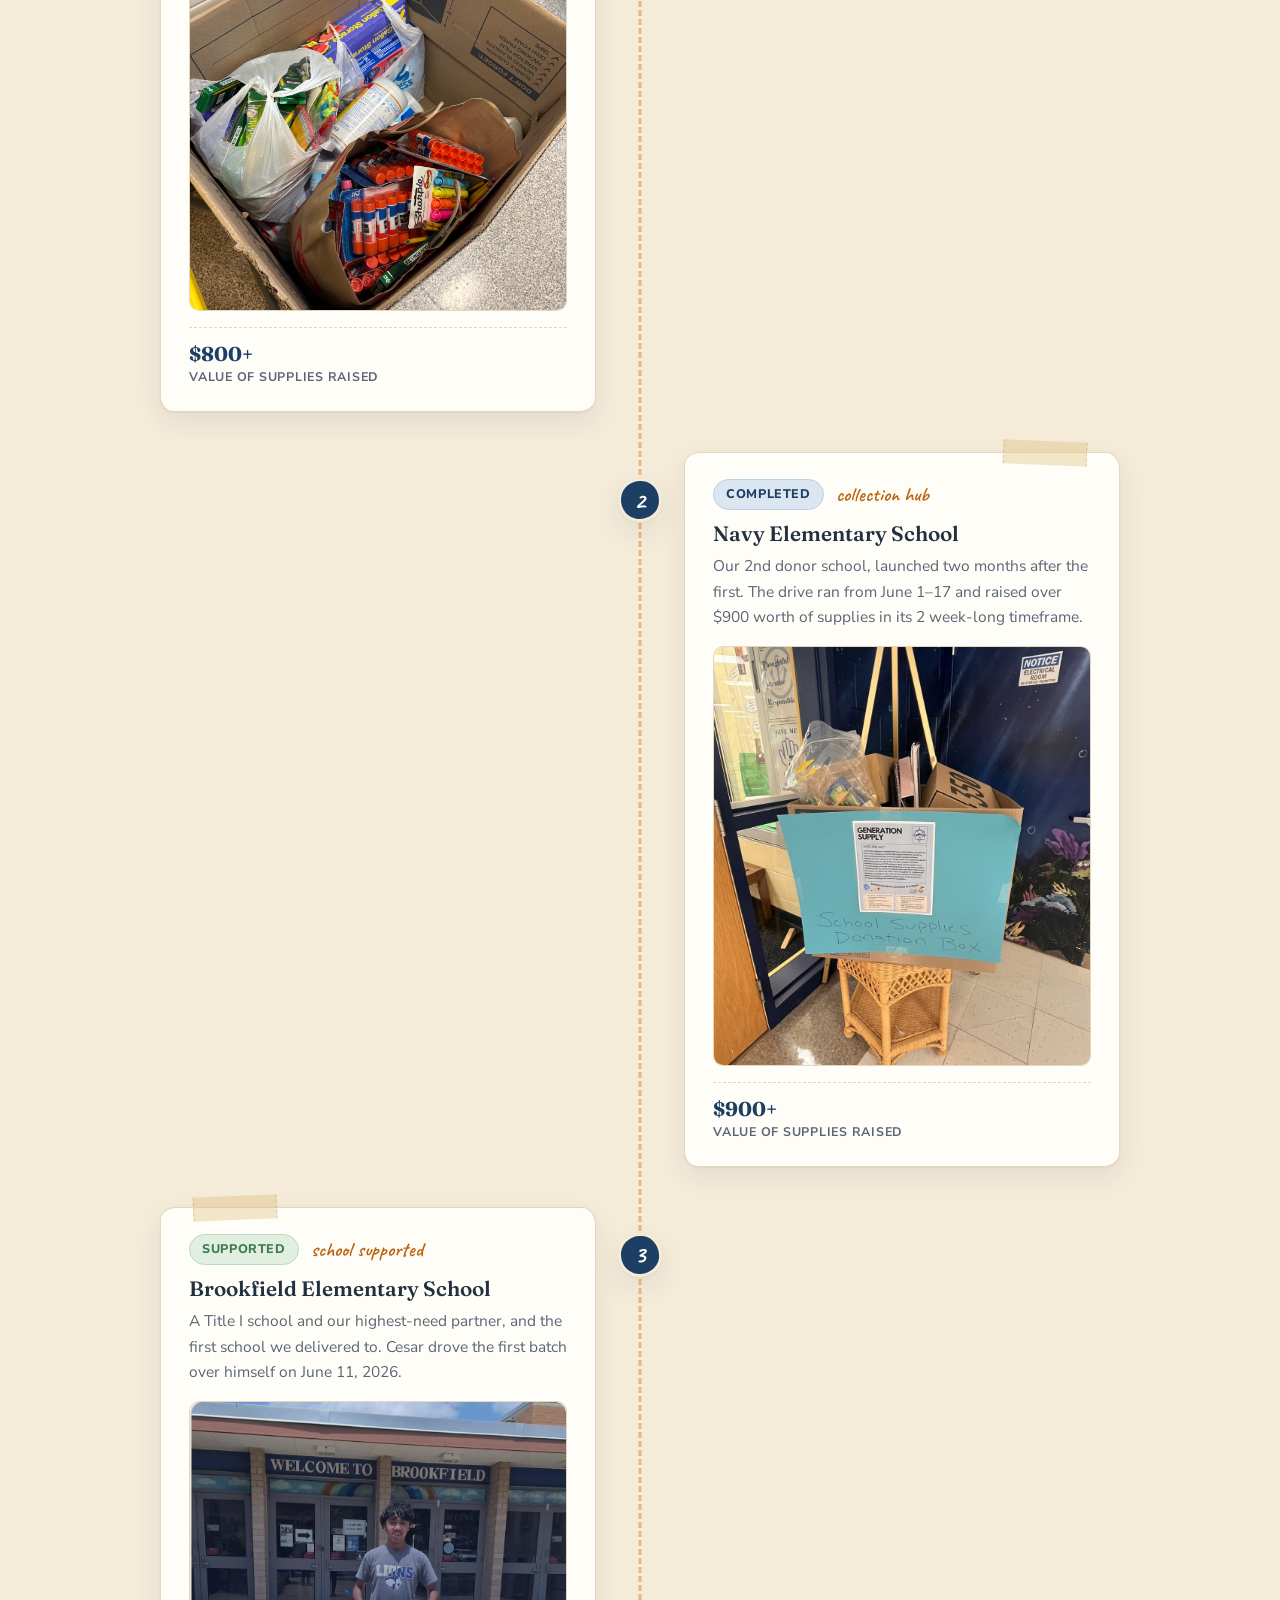
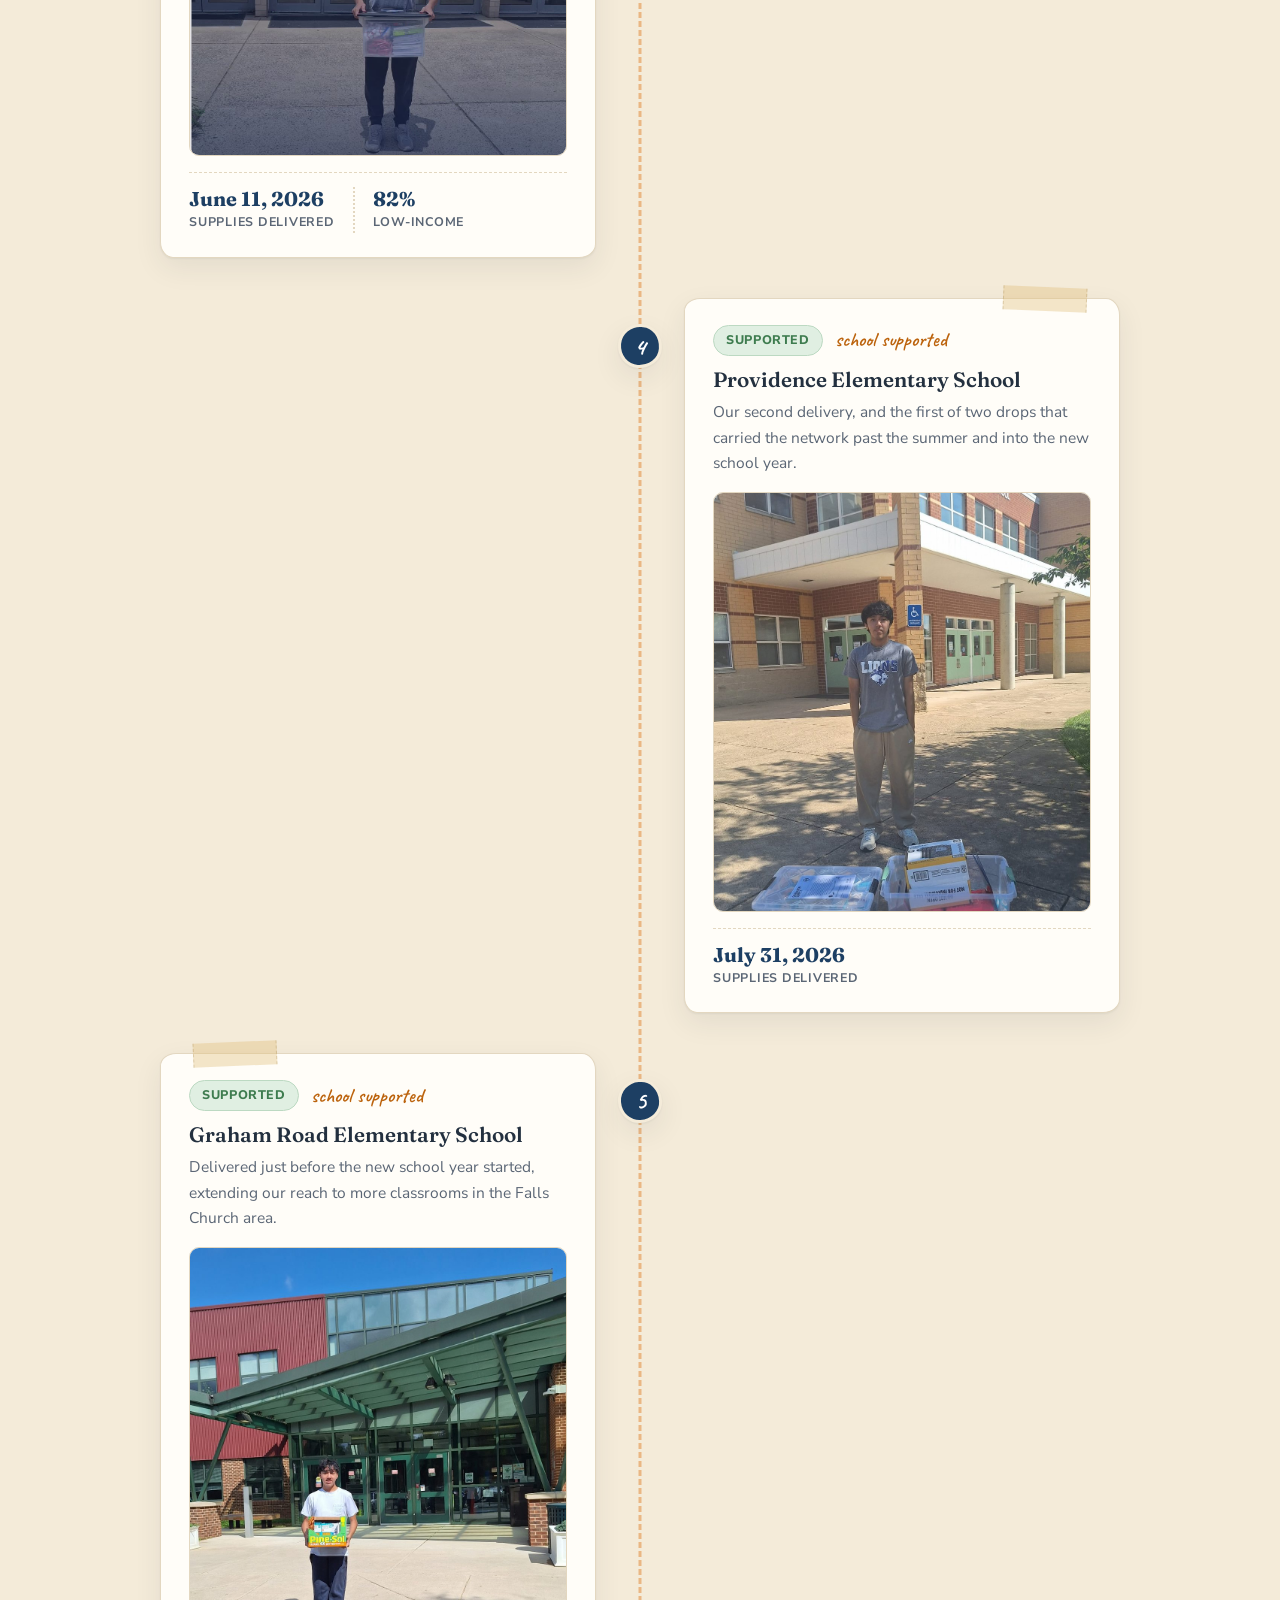
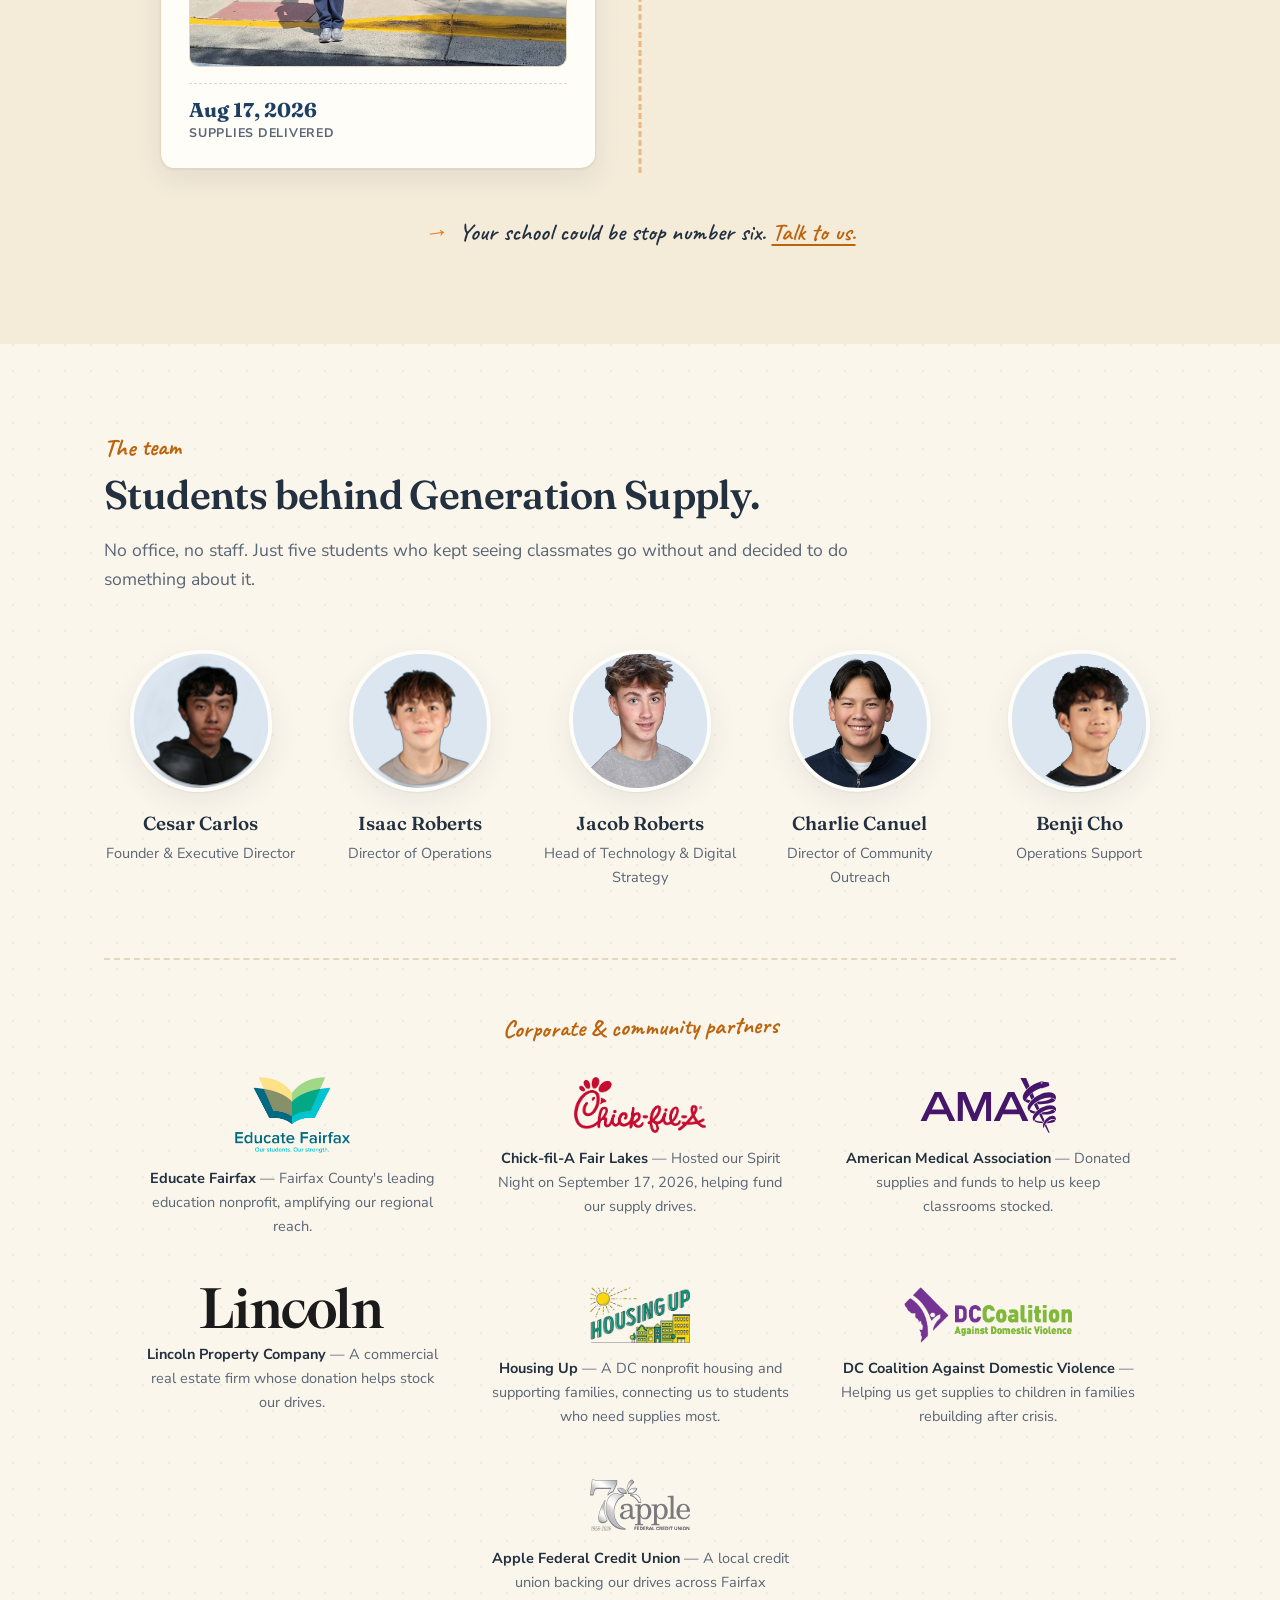
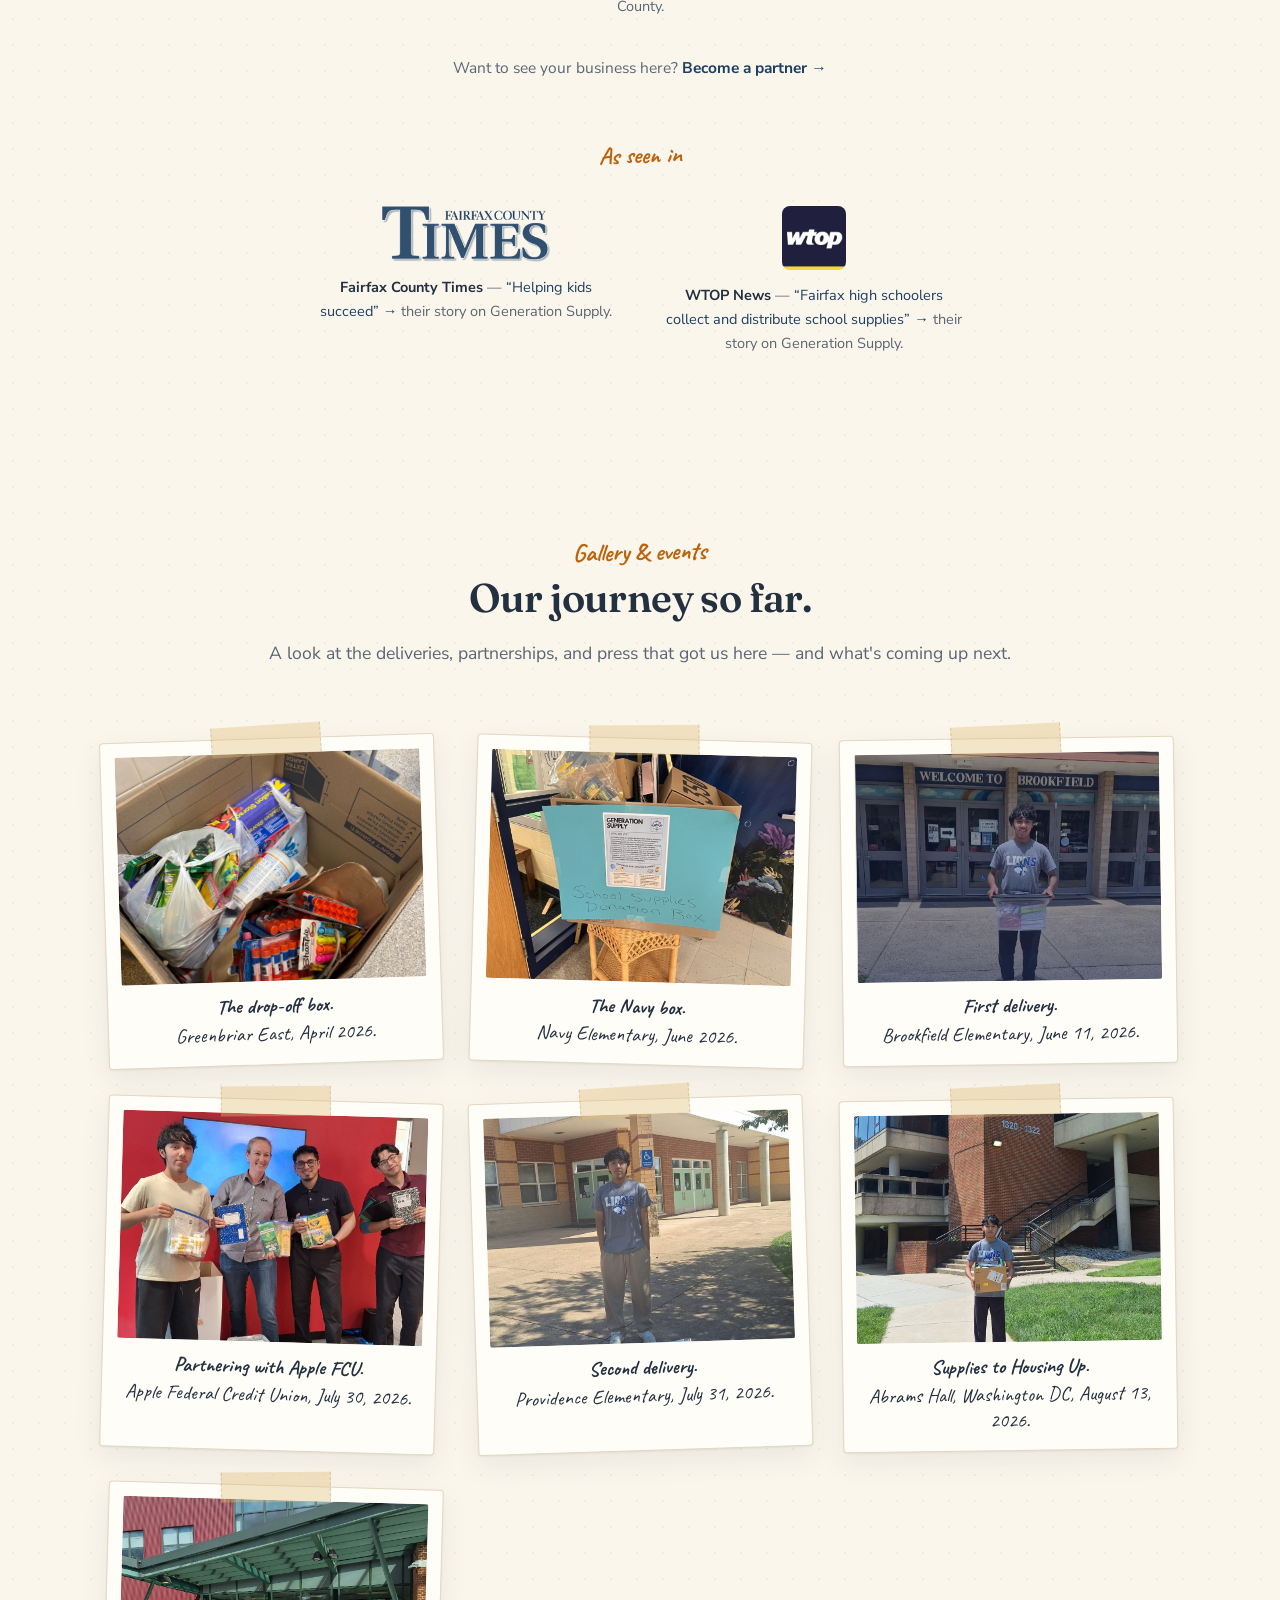
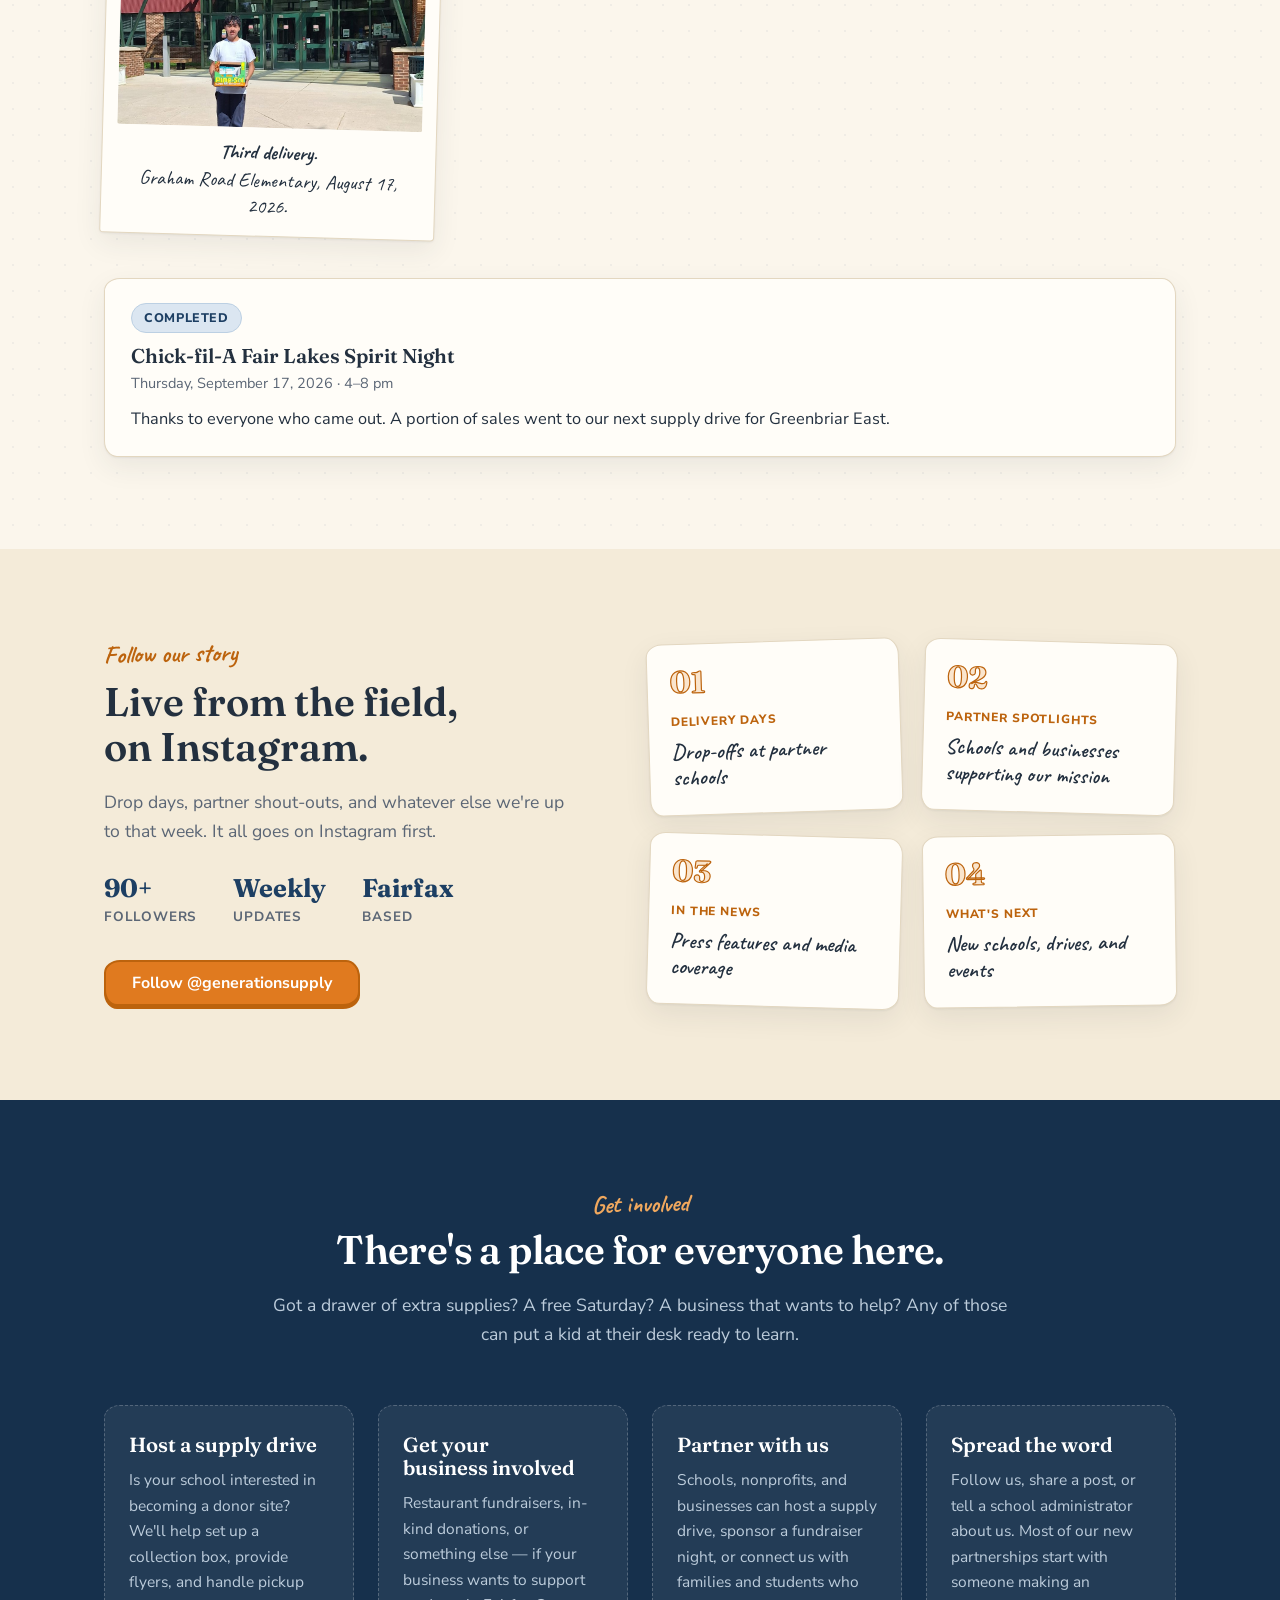
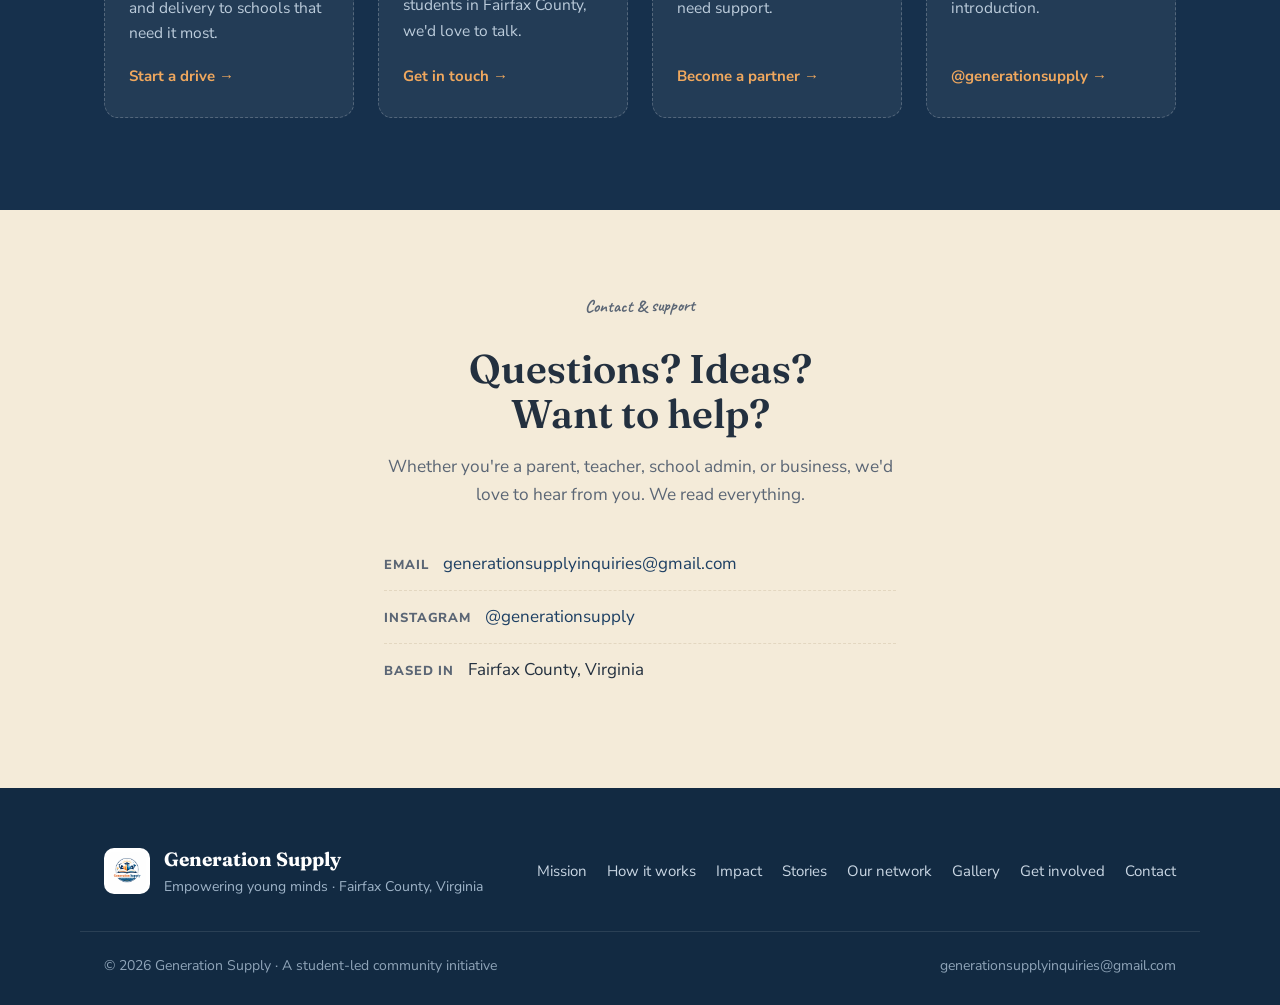
==== commit a6c8d204: "Split partners into partners and press, add WTOP, drop intro animation Co-Authored-By: Claude Opus 5" ====
--- a/index.html
+++ b/index.html
@@ -63,7 +63,8 @@
         },
         "sameAs": [
           "https://www.instagram.com/generationsupply",
-          "https://www.fairfaxtimes.com/articles/helping-kids-succeed/article_2a3df8d2-0830-4caa-8f2f-b1328328c92b.html"
+          "https://www.fairfaxtimes.com/articles/helping-kids-succeed/article_2a3df8d2-0830-4caa-8f2f-b1328328c92b.html",
+          "https://wtop.com/virginia/2026/10/fairfax-high-schoolers-launch-initiative-to-connect-supplies-with-students-in-need/"
         ]
       },
       {
@@ -83,7 +84,7 @@
   <link rel="preconnect" href="https://fonts.gstatic.com" crossorigin />
   <link href="https://fonts.googleapis.com/css2?family=Fraunces:opsz,wght@9..144,500;9..144,600;9..144,700&family=Nunito+Sans:opsz,wght@6..12,400;6..12,600;6..12,700;6..12,800&family=Caveat:wght@500;600;700&display=swap" rel="stylesheet" />
 
-  <link rel="stylesheet" href="styles.css?v=19" />
+  <link rel="stylesheet" href="styles.css?v=20" />
 
   <!-- Decide before first paint whether the event banner shows, so it never flashes
        for someone who dismissed it or after the event has passed -->
@@ -96,30 +97,8 @@
       if (hide) document.documentElement.classList.add("gs-promo-hide");
     })();
   </script>
-
-  <!-- Decide before first paint whether the intro plays, so repeat visits never flash it -->
-  <script>
-    (function () {
-      try {
-        if (sessionStorage.getItem("gs-intro-seen") === "1") {
-          document.documentElement.classList.add("gs-intro-skip");
-        }
-      } catch (e) { /* private mode: just play it */ }
-    })();
-  </script>
 </head>
 <body>
-  <!-- ============ INTRO CURTAIN ============ -->
-  <!-- Purely decorative: the real page is already in the DOM underneath. -->
-  <div class="gs-intro" id="gsIntro" role="presentation" aria-hidden="true">
-    <p class="gs-intro-words">
-      <span class="gs-intro-word">Collect<i>.</i></span>
-      <span class="gs-intro-word">Count<i>.</i></span>
-      <span class="gs-intro-word">Deliver<i>.</i></span>
-    </p>
-    <span class="gs-intro-hint">click anywhere to skip</span>
-  </div>
-
   <a class="skip-link" href="#main">Skip to content</a>
 
   <!-- ============ EVENT BANNER ============ -->
@@ -576,7 +555,7 @@
 
         <!-- Partners -->
         <div class="partners">
-          <p class="partners-title">Partners</p>
+          <p class="partners-title">Corporate &amp; community partners</p>
           <div class="partners-logos">
             <div class="partner">
               <a href="https://educatefairfax.org/" target="_blank" rel="noopener">
@@ -610,14 +589,24 @@
               </a>
               <span><strong>Apple Federal Credit Union</strong> — A local credit union backing our drives across Fairfax County.</span>
             </div>
+          </div>
+          <p class="partners-cta">Want to see your business here? <a href="#contact">Become a partner →</a></p>
+
+          <p class="partners-title partners-title-media">As seen in</p>
+          <div class="partners-logos">
             <div class="partner">
               <a href="https://www.fairfaxtimes.com/articles/helping-kids-succeed/article_2a3df8d2-0830-4caa-8f2f-b1328328c92b.html" target="_blank" rel="noopener">
                 <img src="assets/fairfax-county-times.png" alt="Fairfax County Times" />
               </a>
               <span><strong>Fairfax County Times</strong> — <a href="https://www.fairfaxtimes.com/articles/helping-kids-succeed/article_2a3df8d2-0830-4caa-8f2f-b1328328c92b.html" target="_blank" rel="noopener">“Helping kids succeed” →</a> their story on Generation Supply.</span>
             </div>
-          </div>
-          <p class="partners-cta">Want to see your business here? <a href="#contact">Become a partner →</a></p>
+            <div class="partner">
+              <a href="https://wtop.com/virginia/2026/10/fairfax-high-schoolers-launch-initiative-to-connect-supplies-with-students-in-need/" target="_blank" rel="noopener">
+                <img class="partner-logo-square" src="assets/wtop.png" alt="WTOP News" />
+              </a>
+              <span><strong>WTOP News</strong> — <a href="https://wtop.com/virginia/2026/10/fairfax-high-schoolers-launch-initiative-to-connect-supplies-with-students-in-need/" target="_blank" rel="noopener">“Fairfax high schoolers collect and distribute school supplies” →</a> their story on Generation Supply.</span>
+            </div>
+          </div>
         </div>
       </div>
     </section>
@@ -809,6 +798,6 @@
     </div>
   </footer>
 
-  <script src="script.js?v=19"></script>
+  <script src="script.js?v=20"></script>
 </body>
 </html>
--- a/styles.css
+++ b/styles.css
@@ -531,6 +531,8 @@
 .partner img { height: 56px; width: auto; object-fit: contain; }
 .partner img.partner-logo-lg { height: 76px; }
 .partner img.partner-logo-wordmark { height: 42px; }
+.partner img.partner-logo-square { height: 64px; border-radius: 8px; }
+.partners-title-media { margin-top: 56px; }
 .partner > a { display: block; line-height: 0; transition: transform .2s ease; }
 .partner > a:hover { transform: translateY(-3px); }
 .partner span { font-size: 14.5px; color: var(--muted); }
@@ -755,62 +757,6 @@
   .squiggle svg path { stroke-dashoffset: 0; }
 }
 
-/* ---------- Intro curtain ---------- */
-/* Three words, then the curtain lifts. The page underneath is fully rendered
-   the whole time, so crawlers and reduced-motion users never see this at all. */
-.gs-intro {
-  position: fixed; inset: 0; z-index: 9999;
-  display: grid; place-items: center; align-content: center;
-  background:
-    radial-gradient(115% 78% at 50% 40%,
-      #26527f 0%, #1b3e61 40%, #16304c 70%, #112742 100%);
-  /* Independent of JS: the curtain lifts on its own even if script.js fails */
-  animation: gsIntroLift .55s cubic-bezier(.4, 0, .2, 1) 2.55s forwards;
-}
-
-.gs-intro-words {
-  position: relative; margin: 0;
-  display: grid; place-items: center;
-  padding: 0 24px;
-}
-.gs-intro-word {
-  grid-area: 1 / 1;                     /* stack all three in one spot */
-  font-family: var(--serif); font-weight: 700;
-  font-size: clamp(2.5rem, 8.5vw, 5.75rem);
-  letter-spacing: -.02em; line-height: 1.1;
-  color: #f7f3ea; white-space: nowrap;
-  opacity: 0;
-  animation: gsIntroWord .85s cubic-bezier(.22, 1, .36, 1) both;
-}
-.gs-intro-word i { color: var(--orange); font-style: normal; }
-.gs-intro-word:nth-child(1) { animation-delay: .10s; }
-.gs-intro-word:nth-child(2) { animation-delay: .95s; }
-.gs-intro-word:nth-child(3) { animation-delay: 1.80s; }
-
-.gs-intro-hint {
-  position: absolute; left: 50%; bottom: 42px; transform: translateX(-50%);
-  font-family: var(--hand); font-size: 1.05rem; color: rgba(247, 243, 234, .42);
-  opacity: 0; animation: gsIntroHint .5s ease-out 1.5s forwards;
-}
-
-@keyframes gsIntroWord {
-  0%   { opacity: 0; transform: translateY(15px) scale(.985); filter: blur(11px); }
-  20%  { opacity: 1; transform: translateY(0)    scale(1);    filter: blur(0); }
-  72%  { opacity: 1; transform: translateY(0)    scale(1);    filter: blur(0); }
-  100% { opacity: 0; transform: translateY(-11px) scale(1.015); filter: blur(9px); }
-}
-@keyframes gsIntroHint { to { opacity: 1; } }
-@keyframes gsIntroLift { to { opacity: 0; visibility: hidden; } }
-
-/* Repeat visit this session, or the user skipped it */
-.gs-intro-skip .gs-intro,
-.gs-intro-done .gs-intro { display: none; }
-
-/* Never animate at people who asked us not to */
-@media (prefers-reduced-motion: reduce) {
-  .gs-intro { display: none; }
-}
-
 /* ---------- Timeline delivery photo ---------- */
 .stop-photo { margin: 16px 0 0; }
 .stop-photo img {
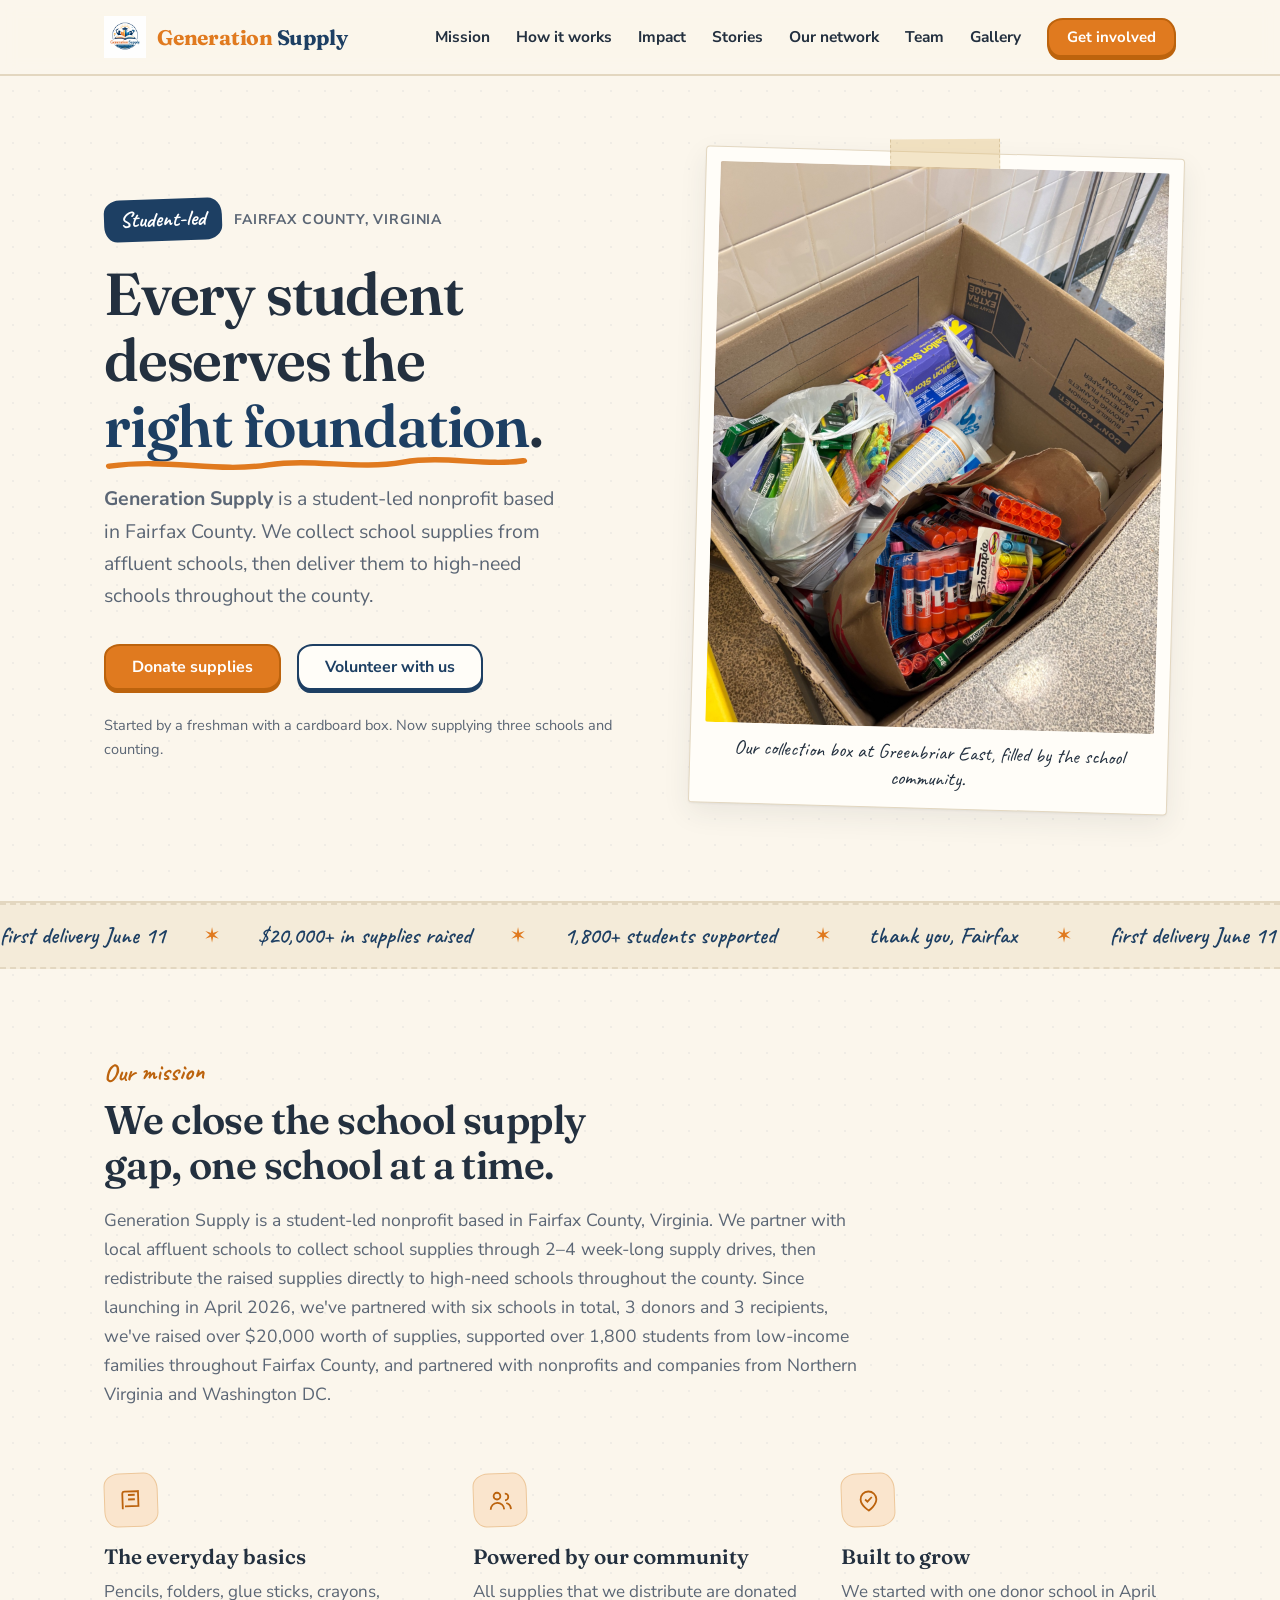
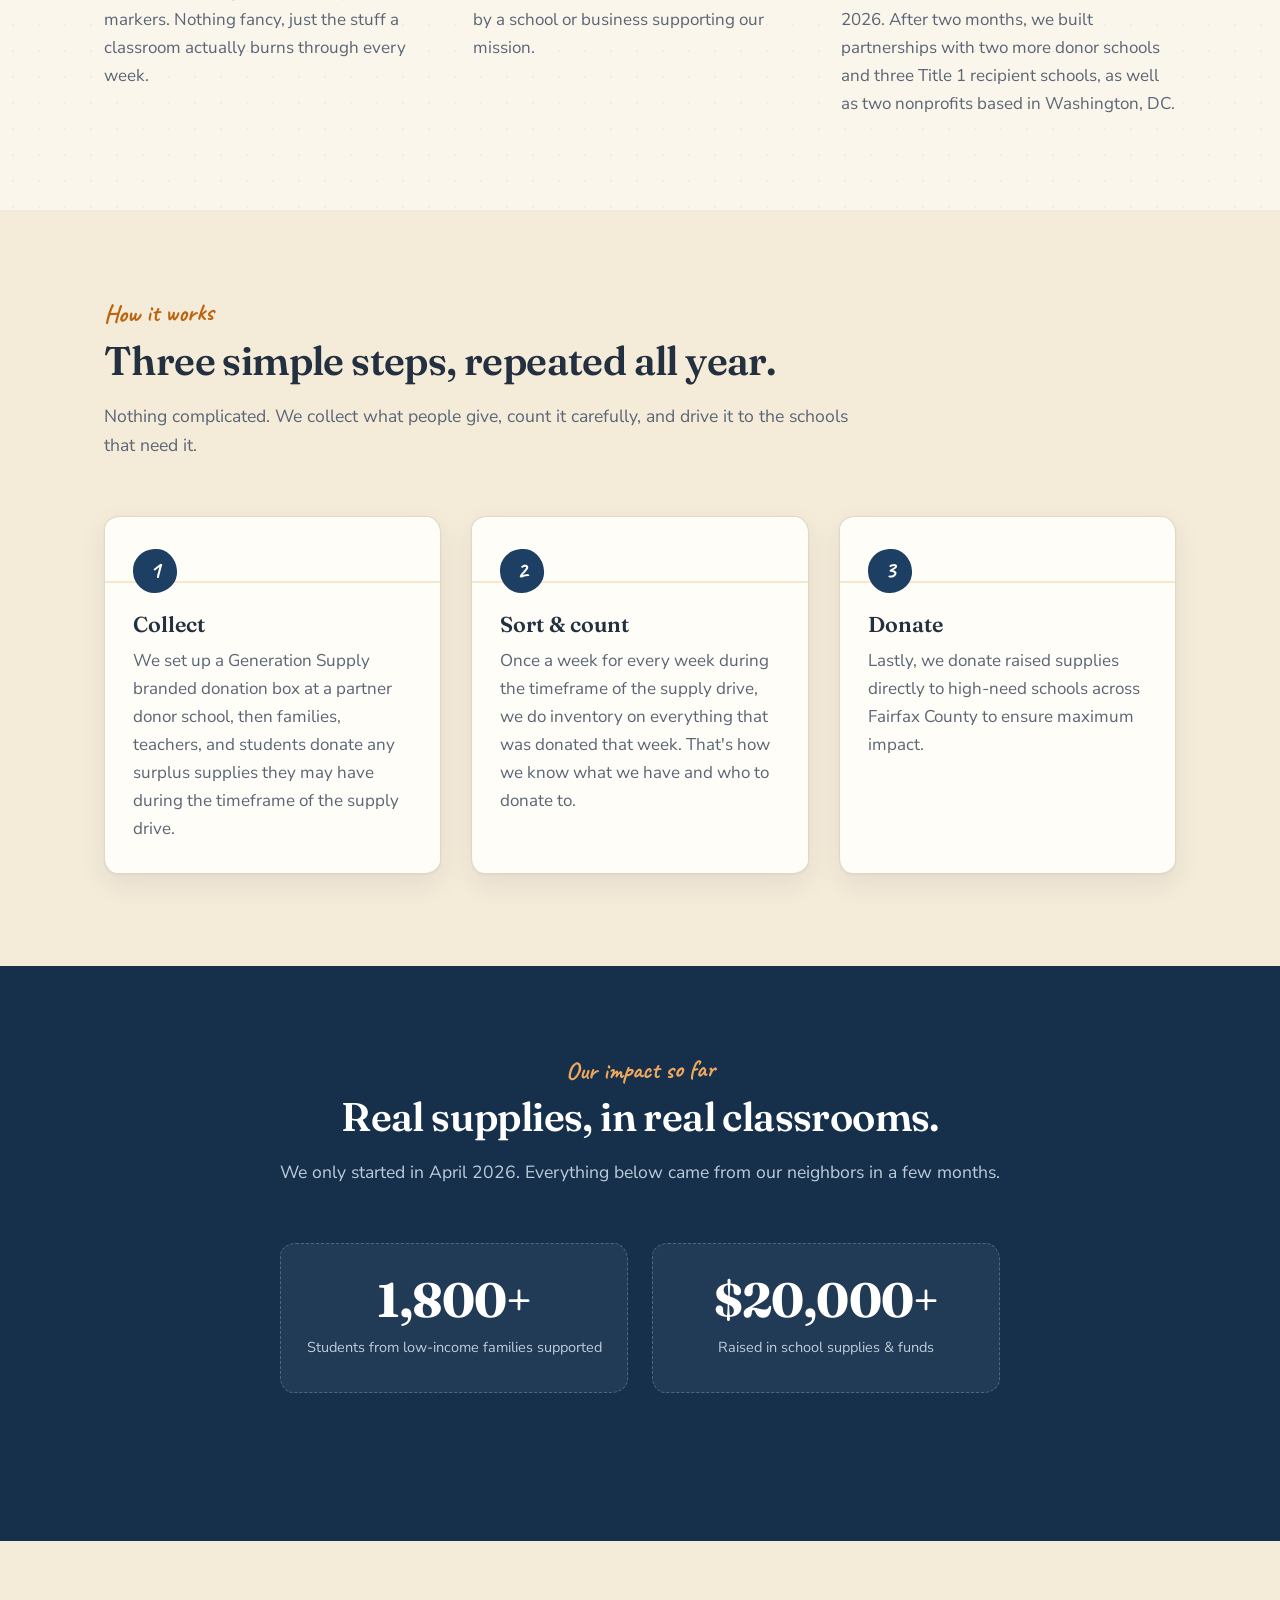
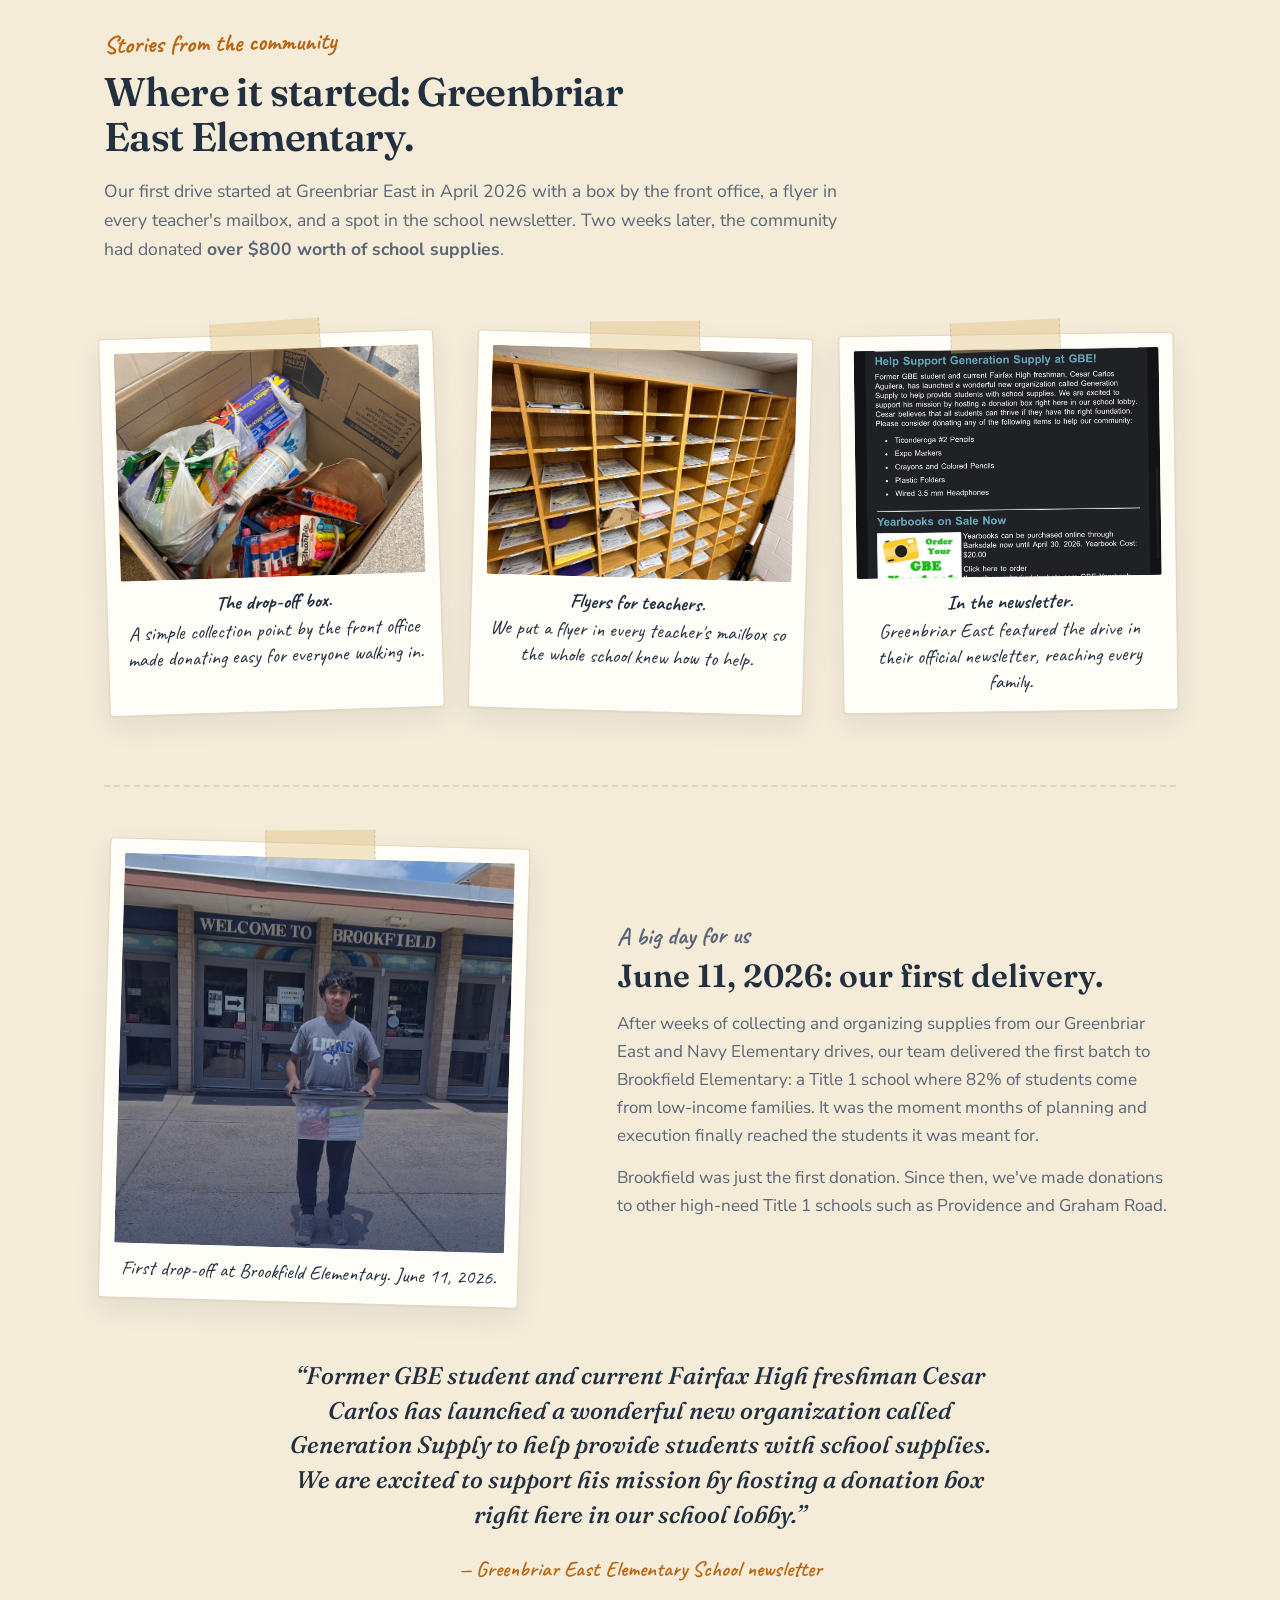
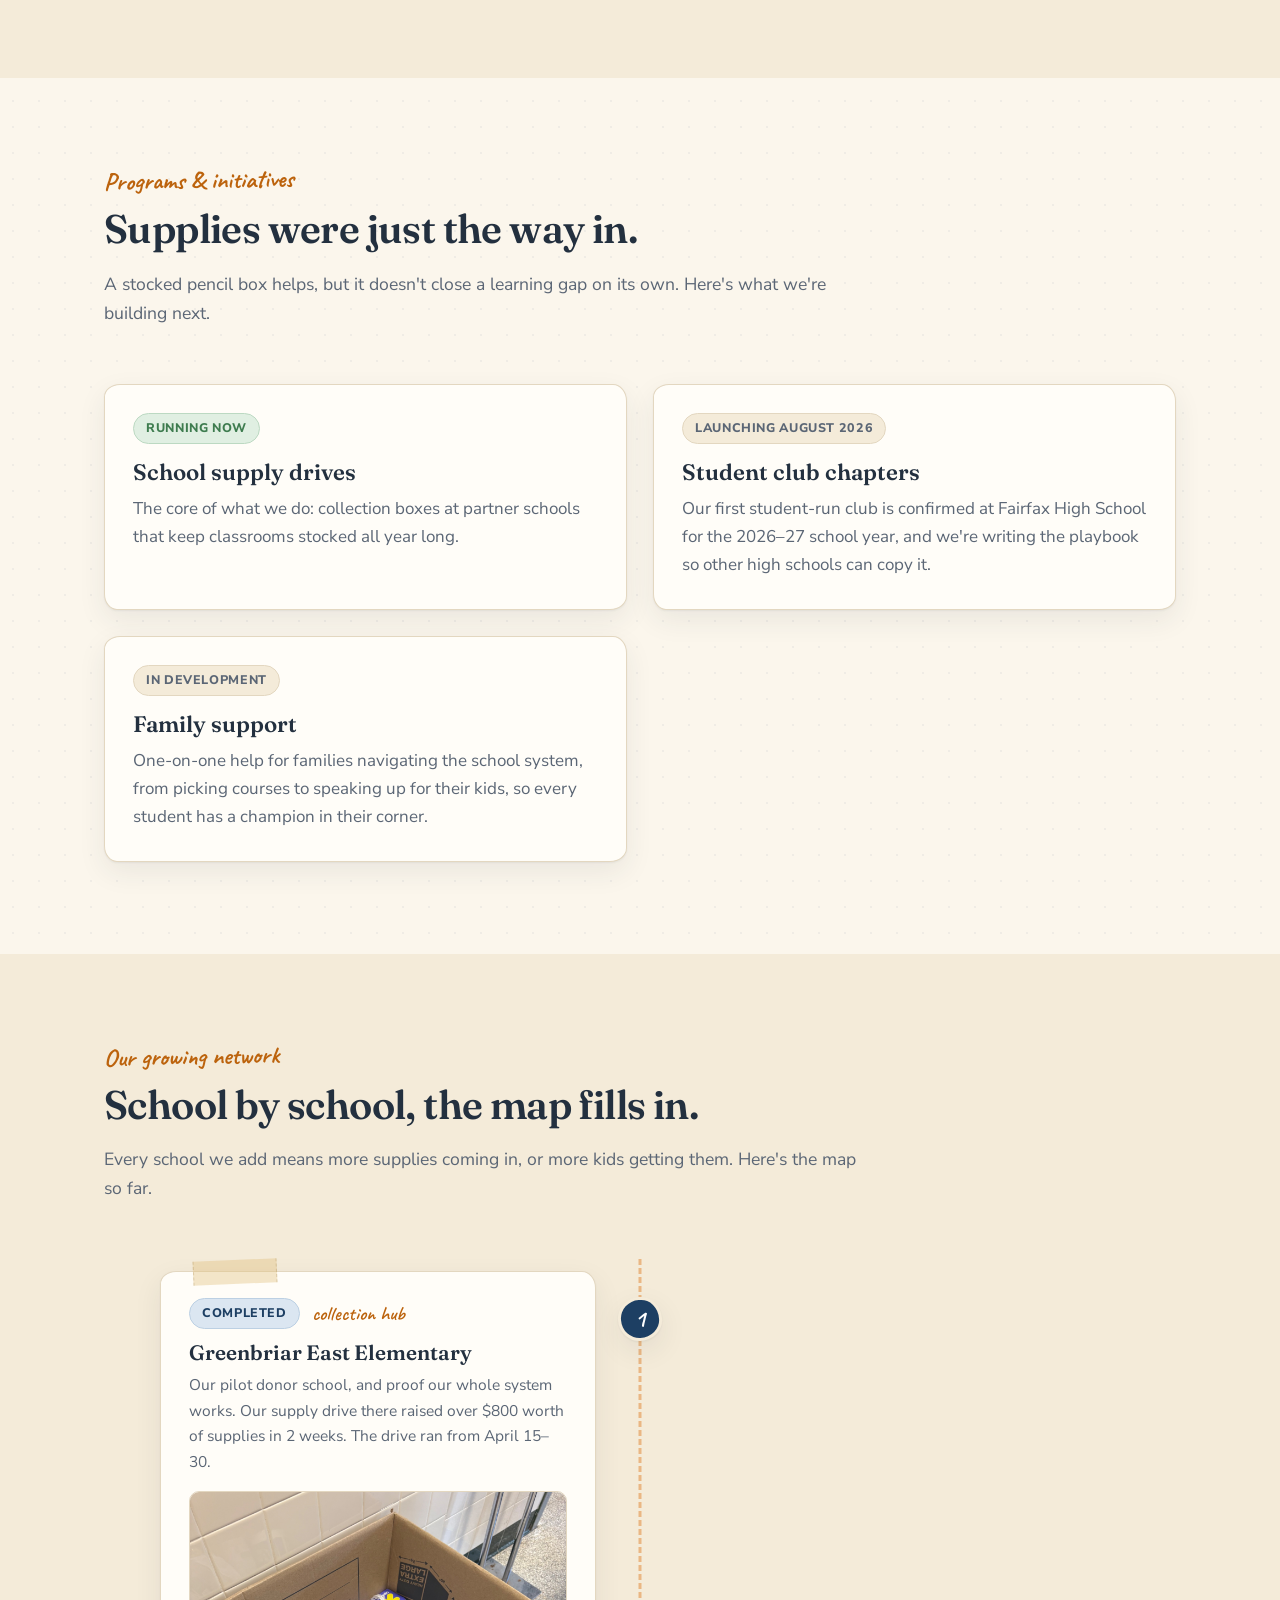
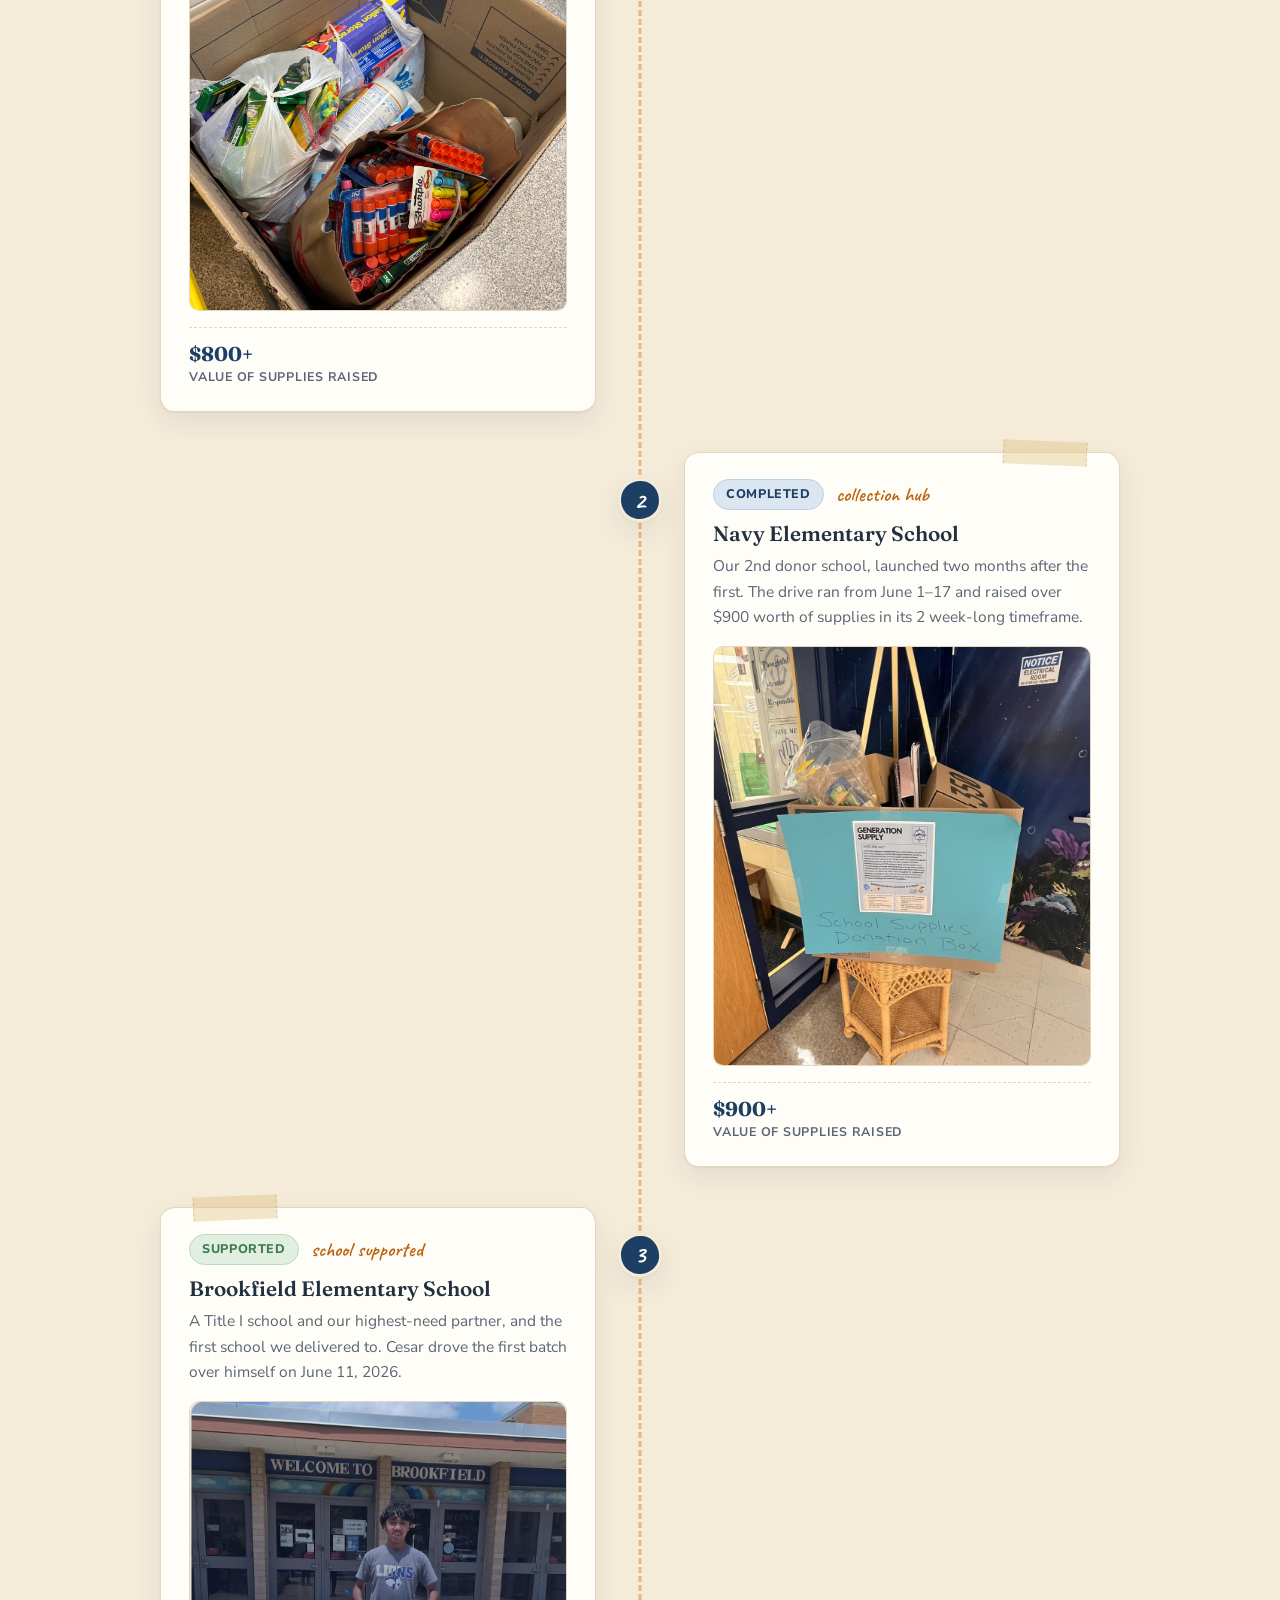
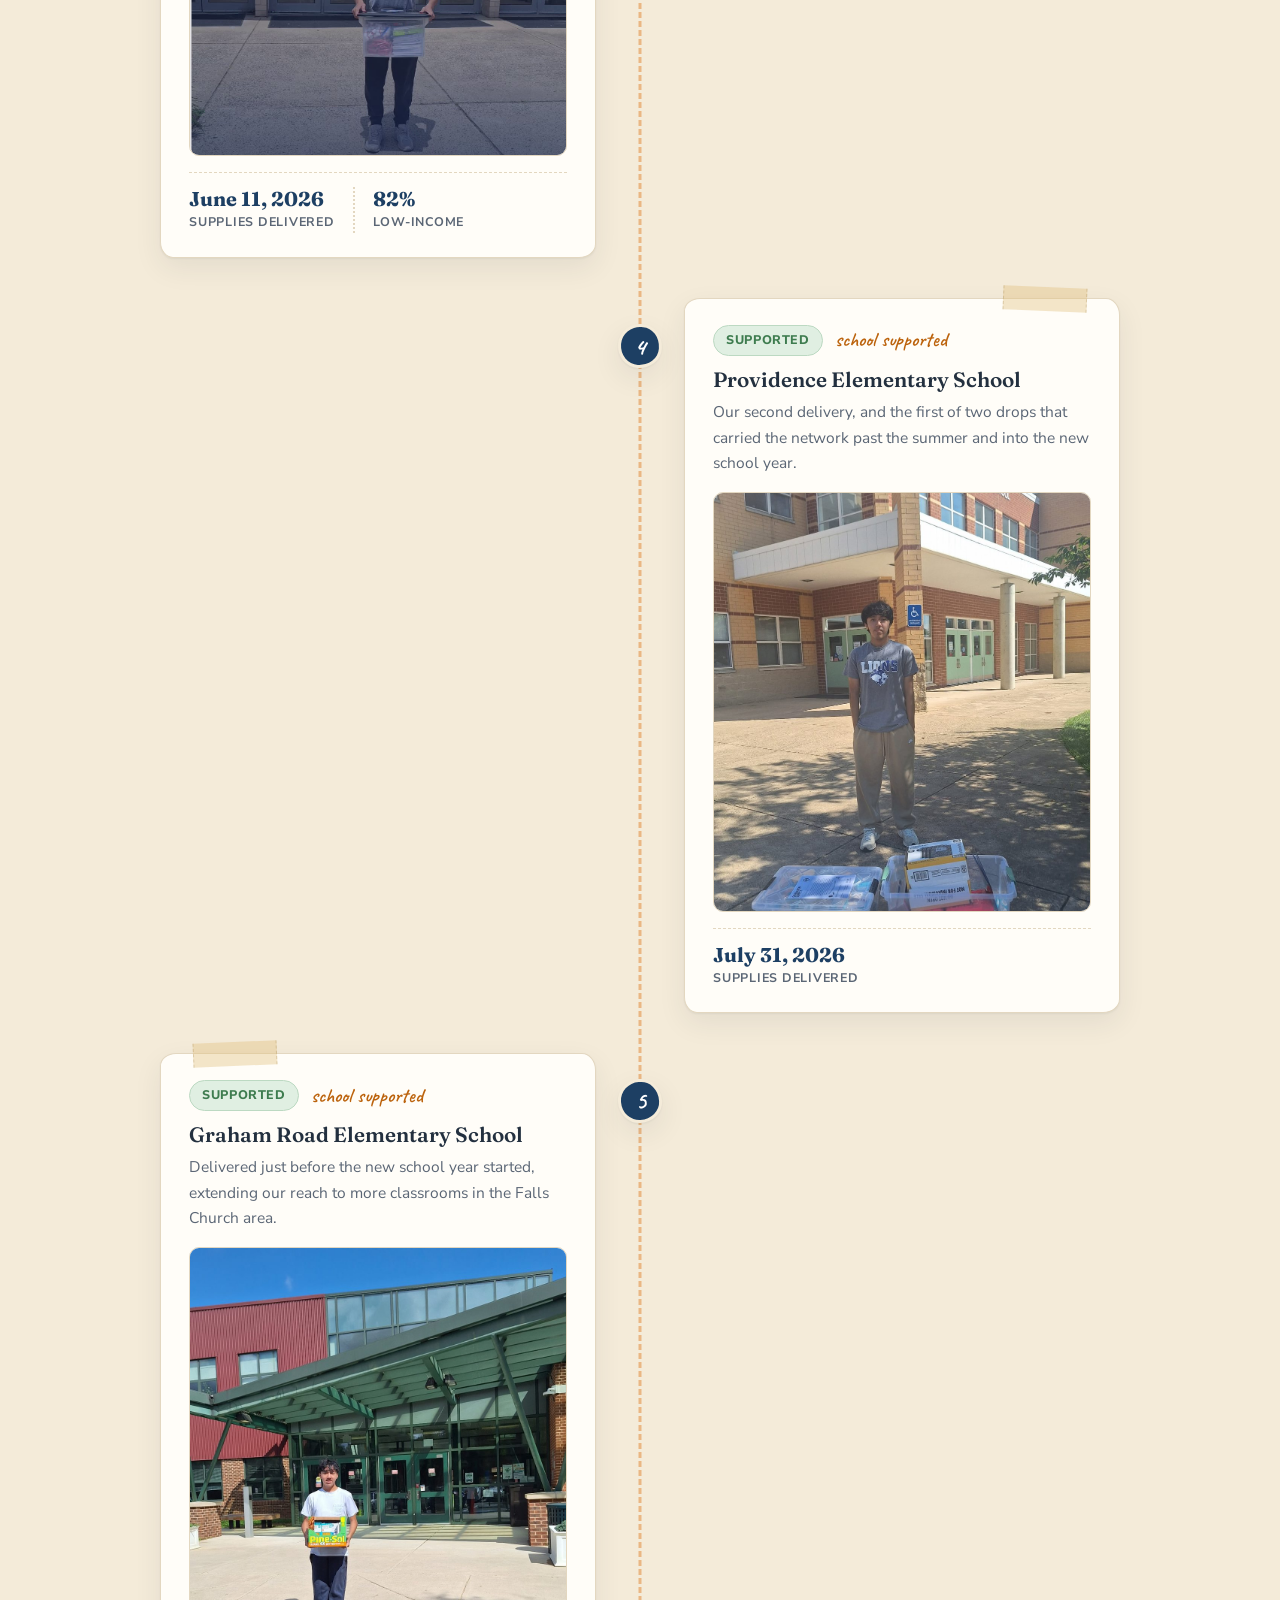
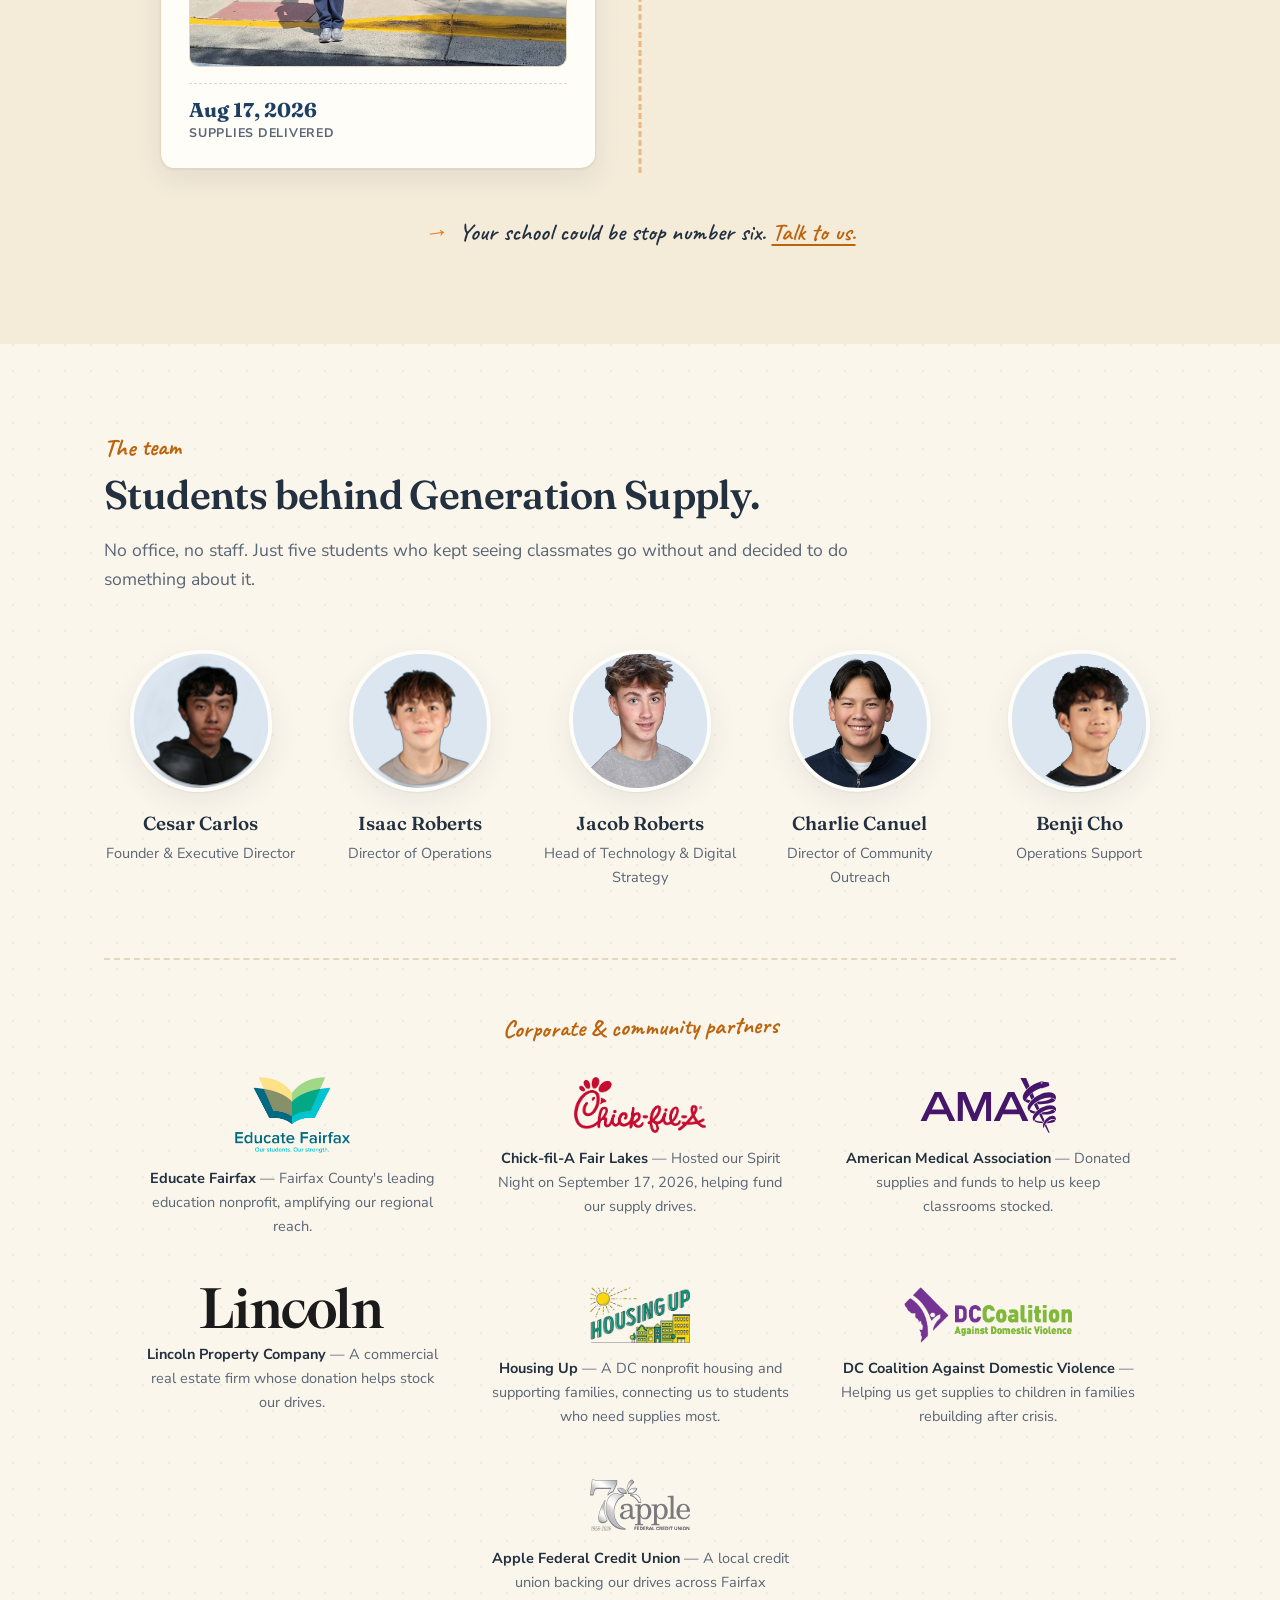
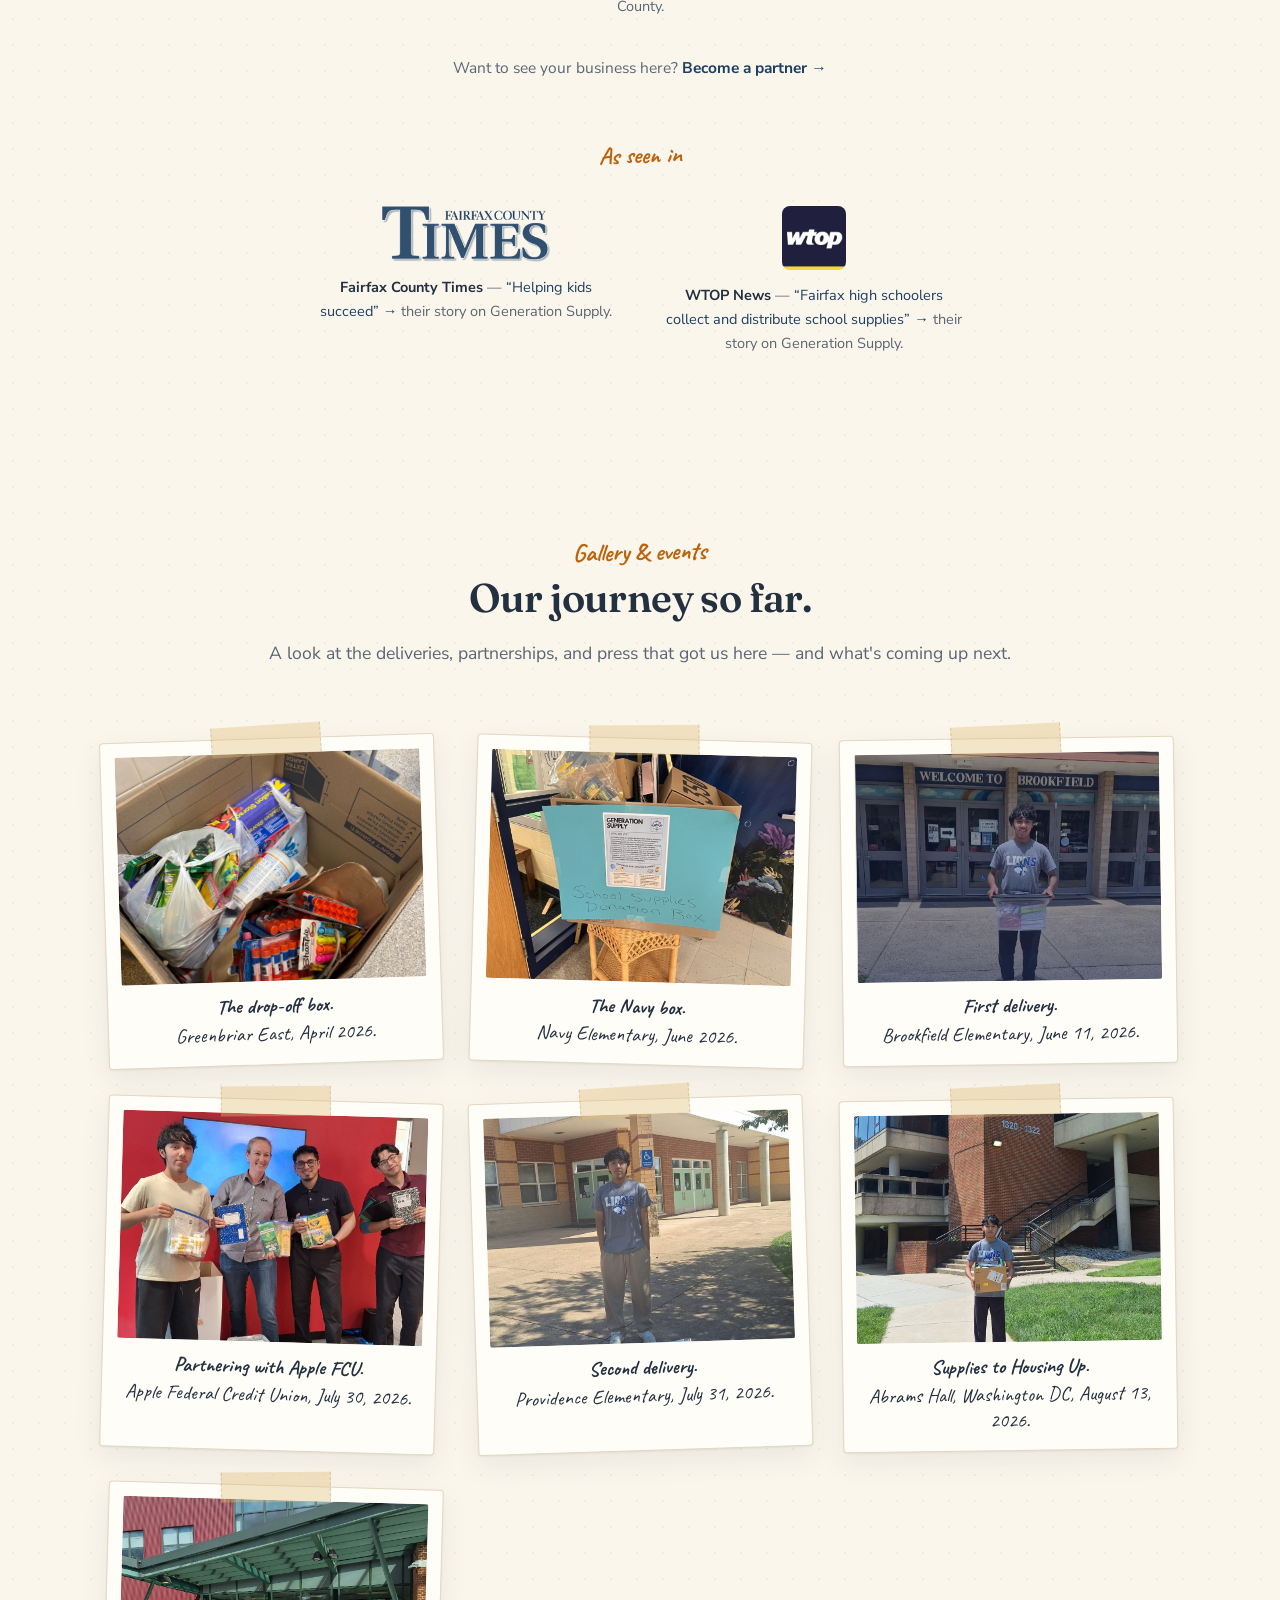
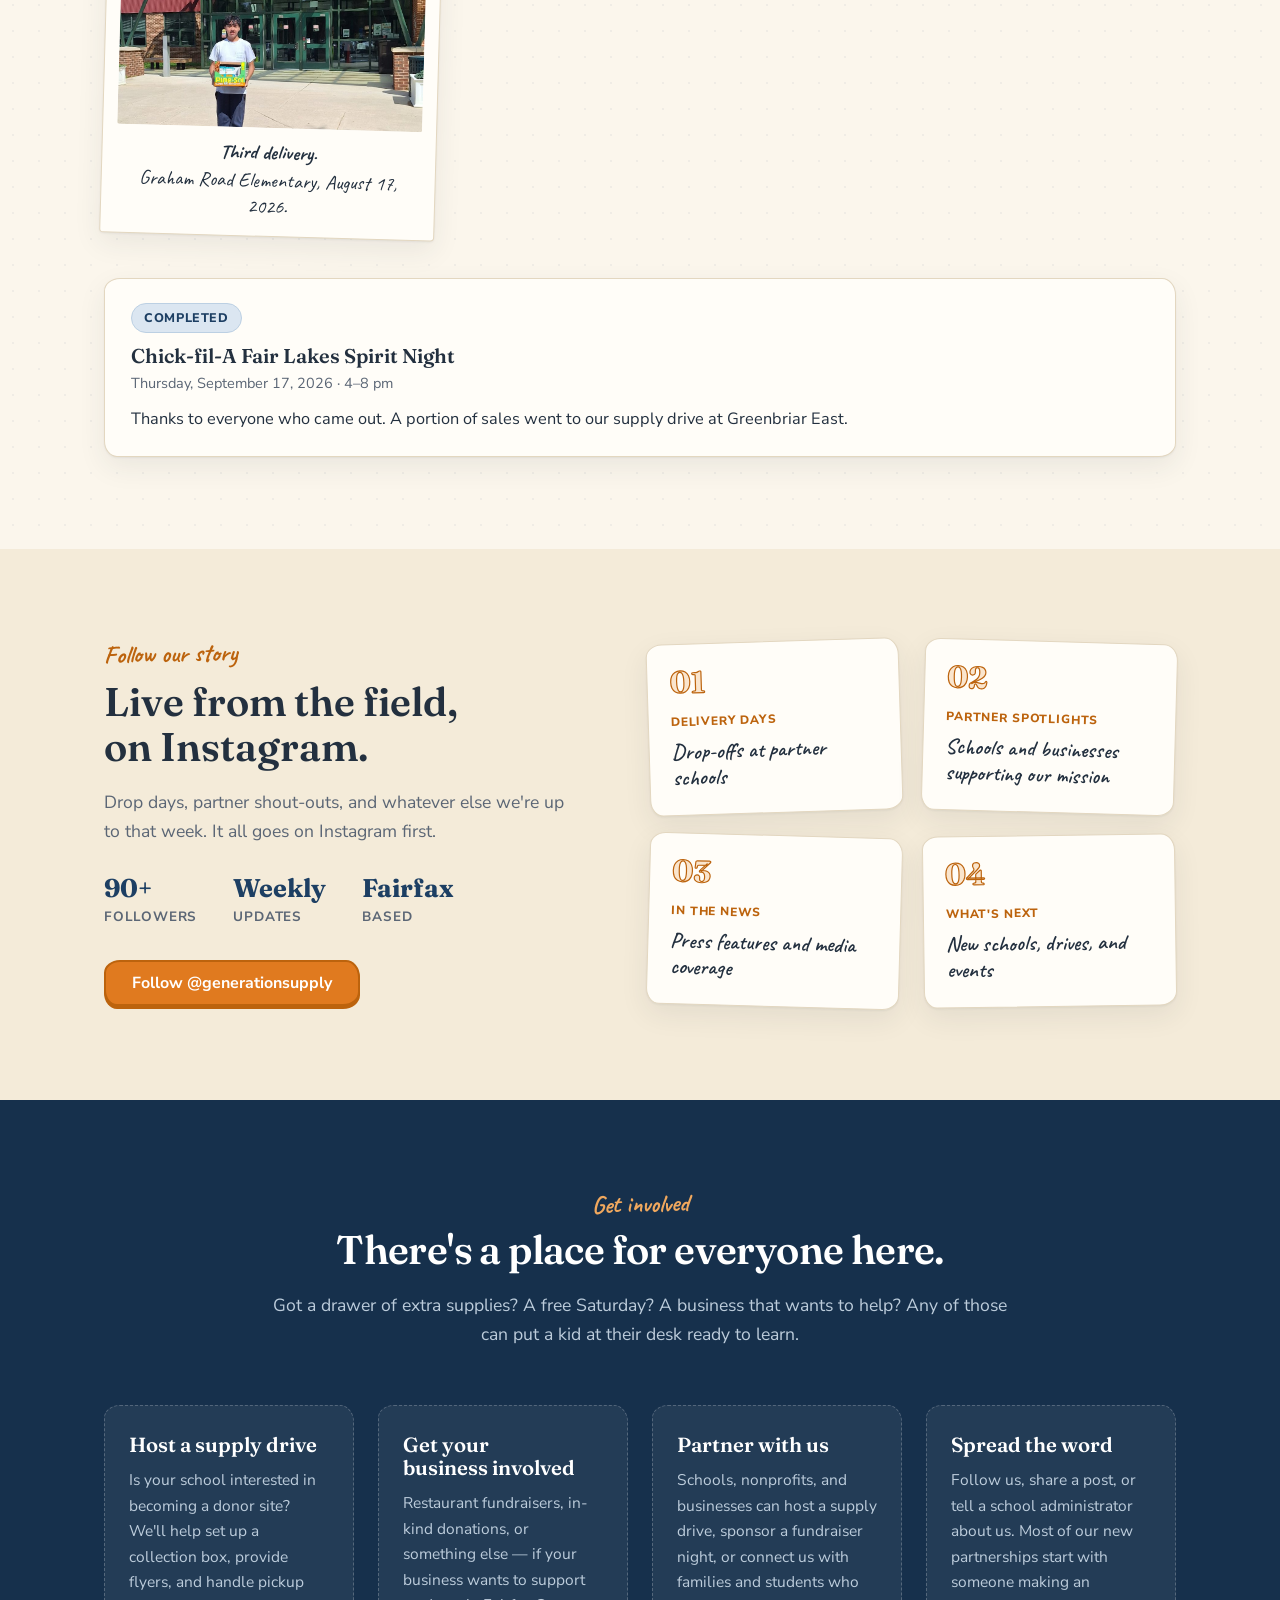
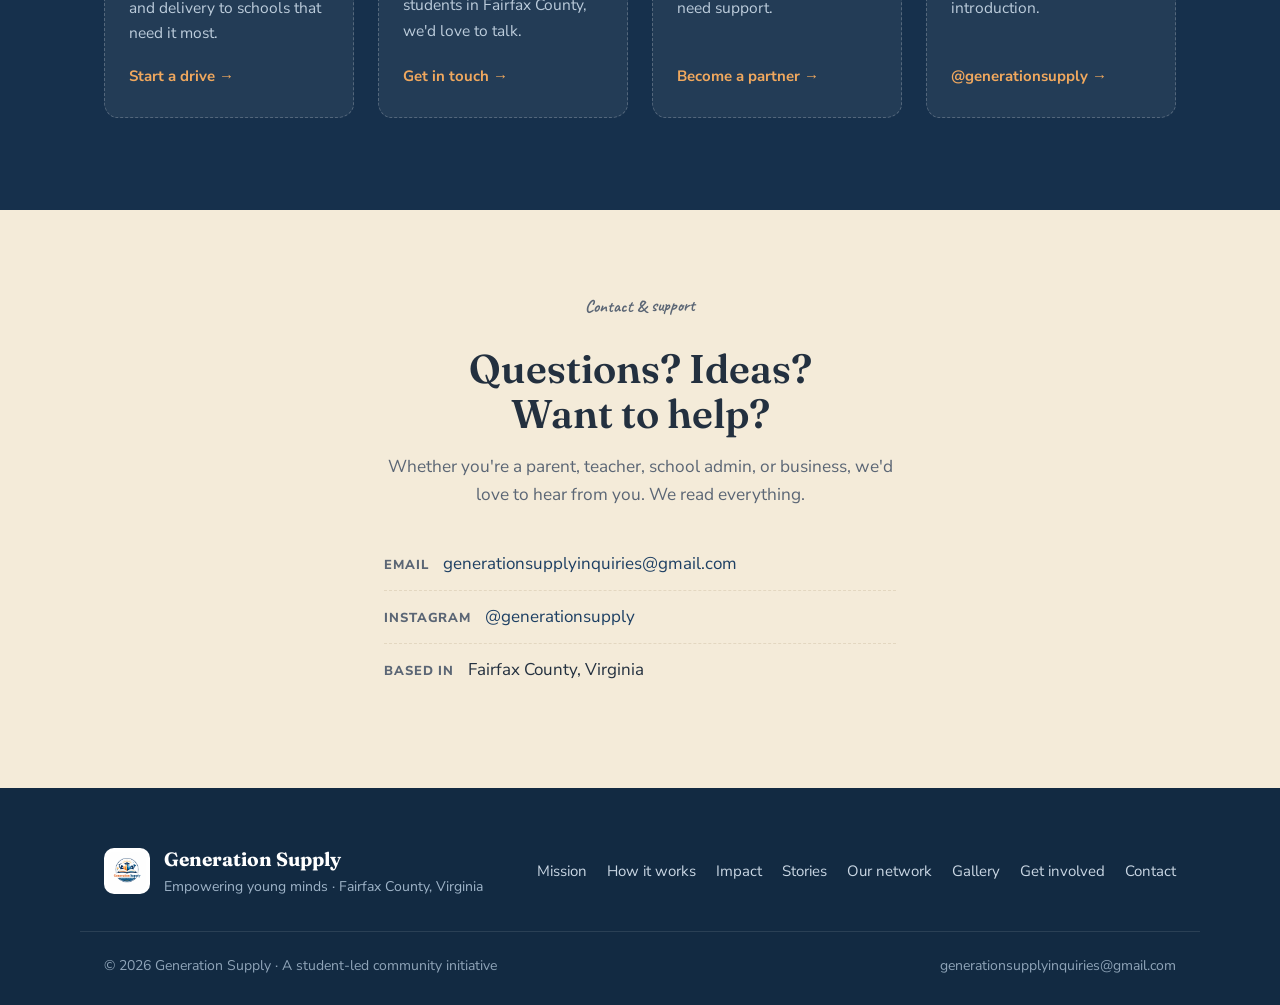
==== commit 8a80b569: "Reword Spirit Night blurb now that the Greenbriar East drive is done Co-Authored-By: Claude Opus 5.5" ====
--- a/index.html
+++ b/index.html
@@ -656,7 +656,7 @@
             <p class="hub-status"><span class="chip chip-done">Completed</span></p>
             <h3>Chick-fil-A Fair Lakes Spirit Night</h3>
             <p class="hub-meta">Thursday, September 17, 2026 &middot; 4&ndash;8 pm</p>
-            <p class="hub-raised">Thanks to everyone who came out. A portion of sales went to our next supply drive for Greenbriar East.</p>
+            <p class="hub-raised">Thanks to everyone who came out. A portion of sales went to our supply drive at Greenbriar East.</p>
           </article>
         </div>
       </div>
